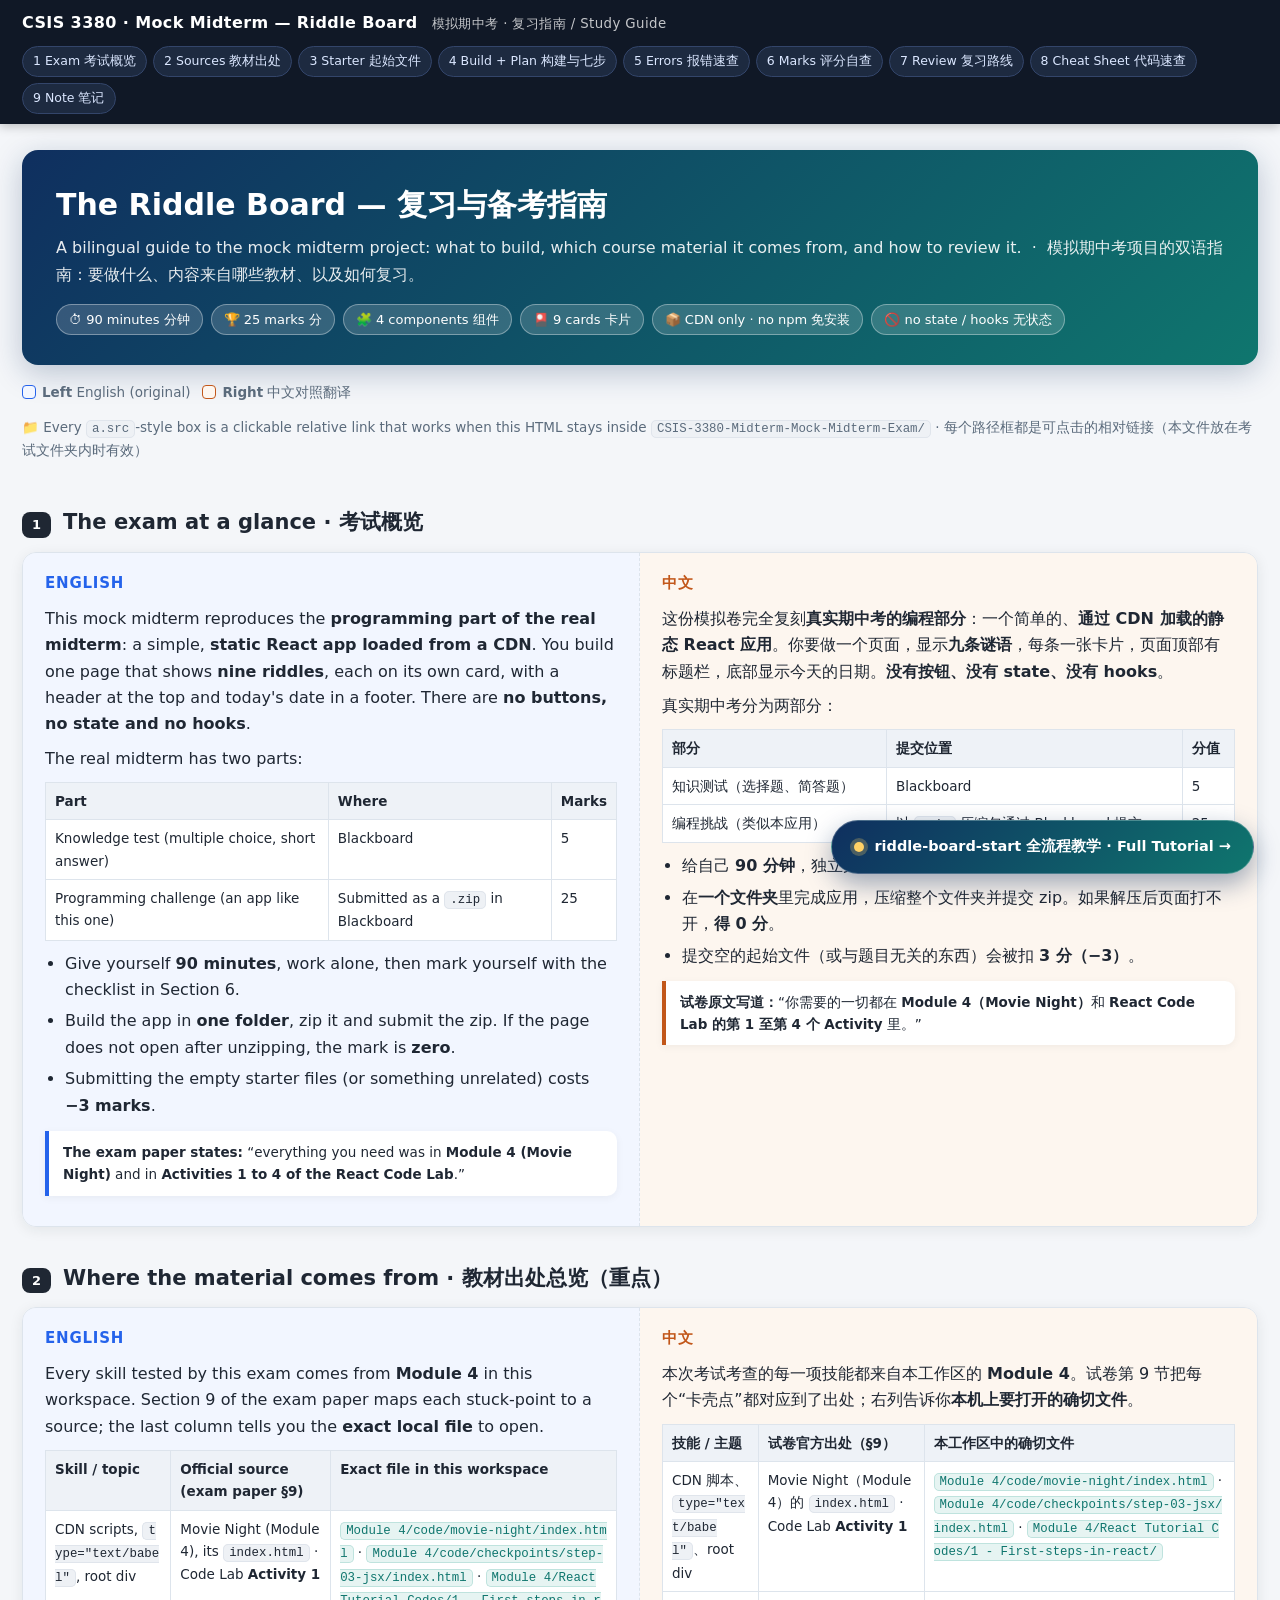
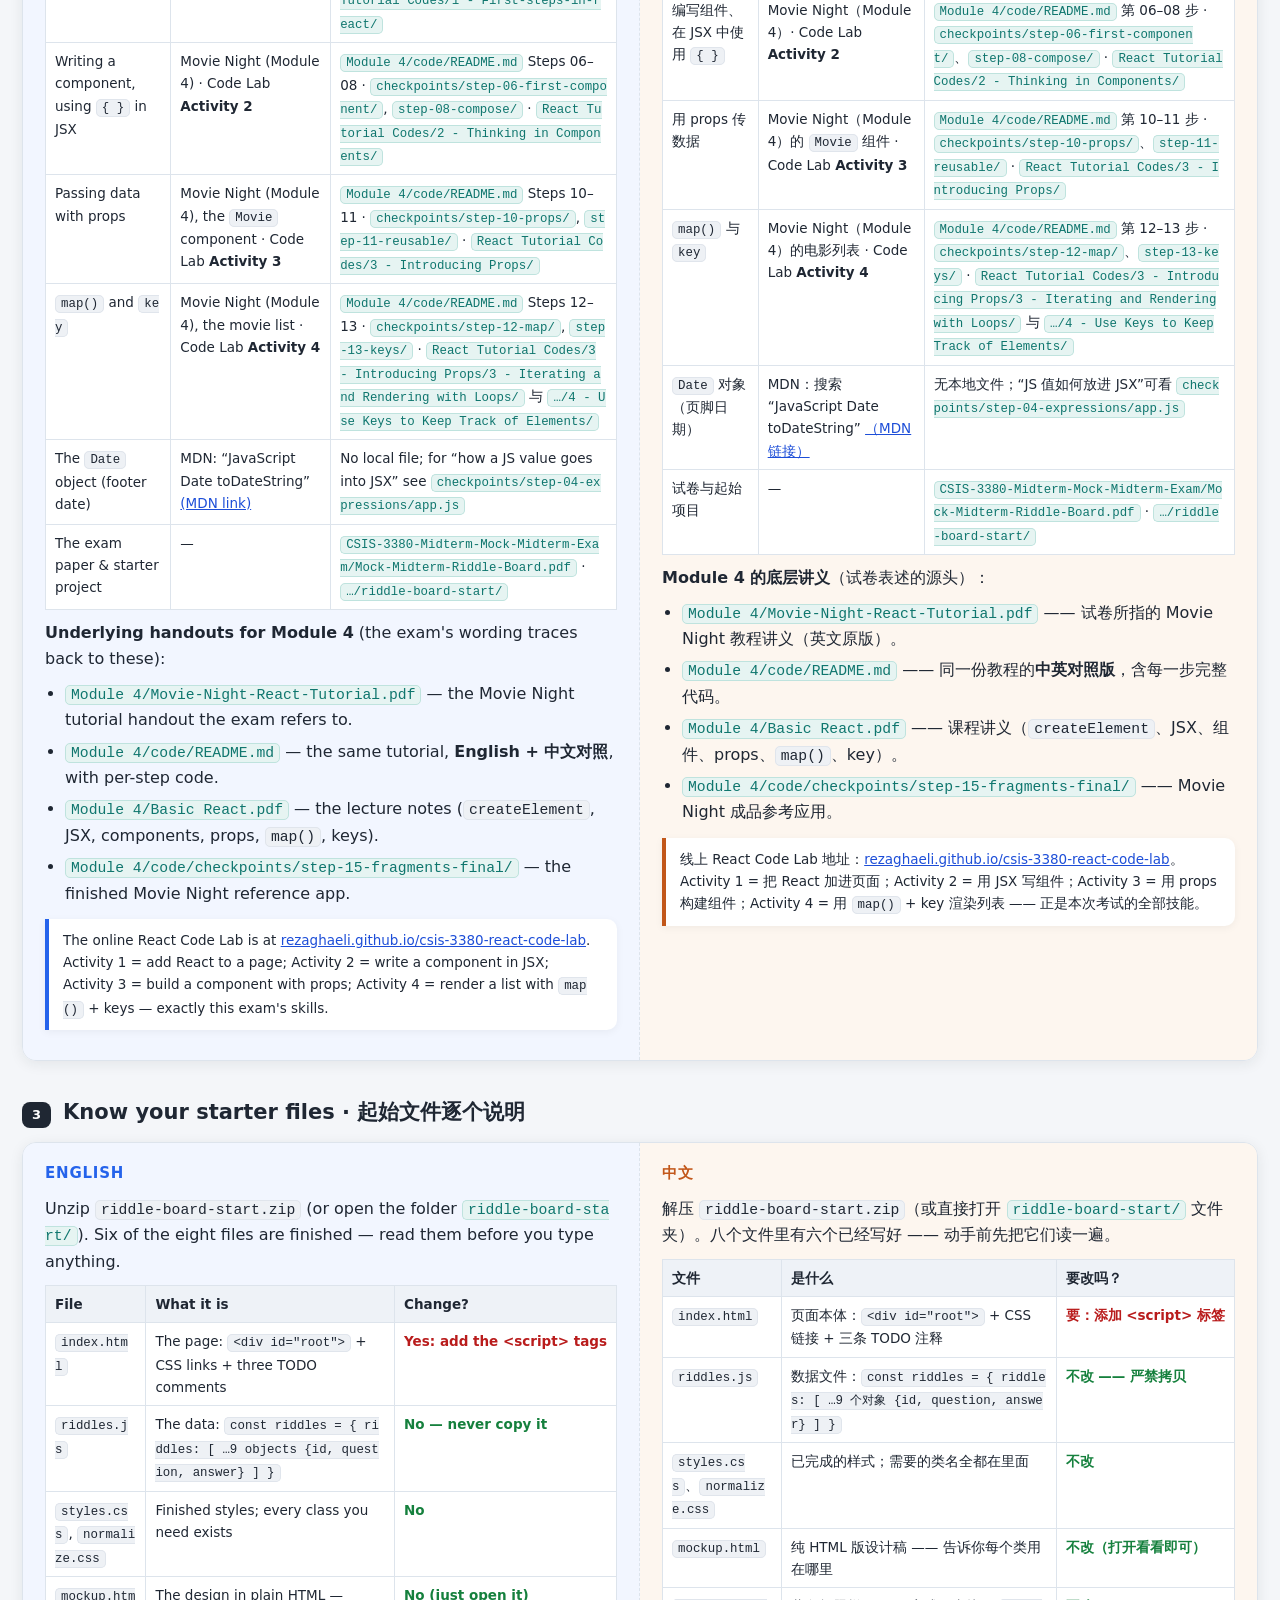
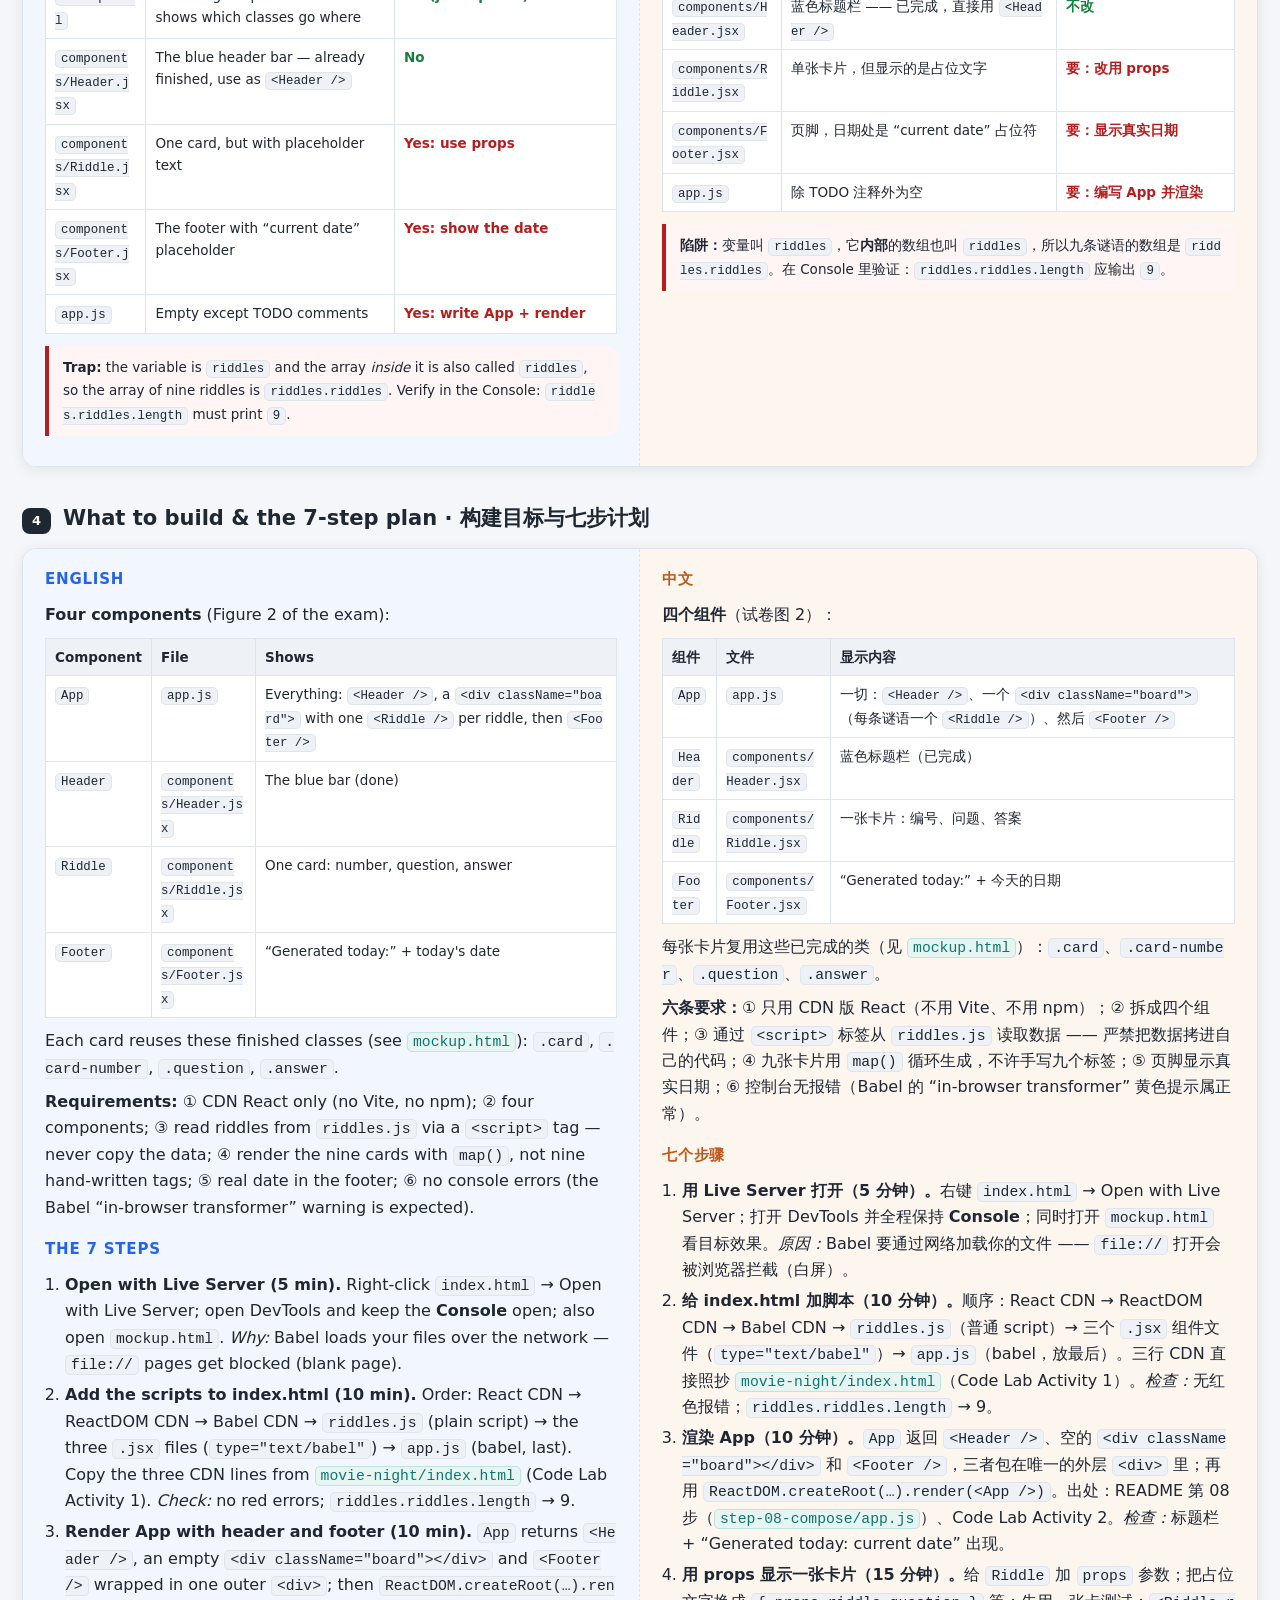
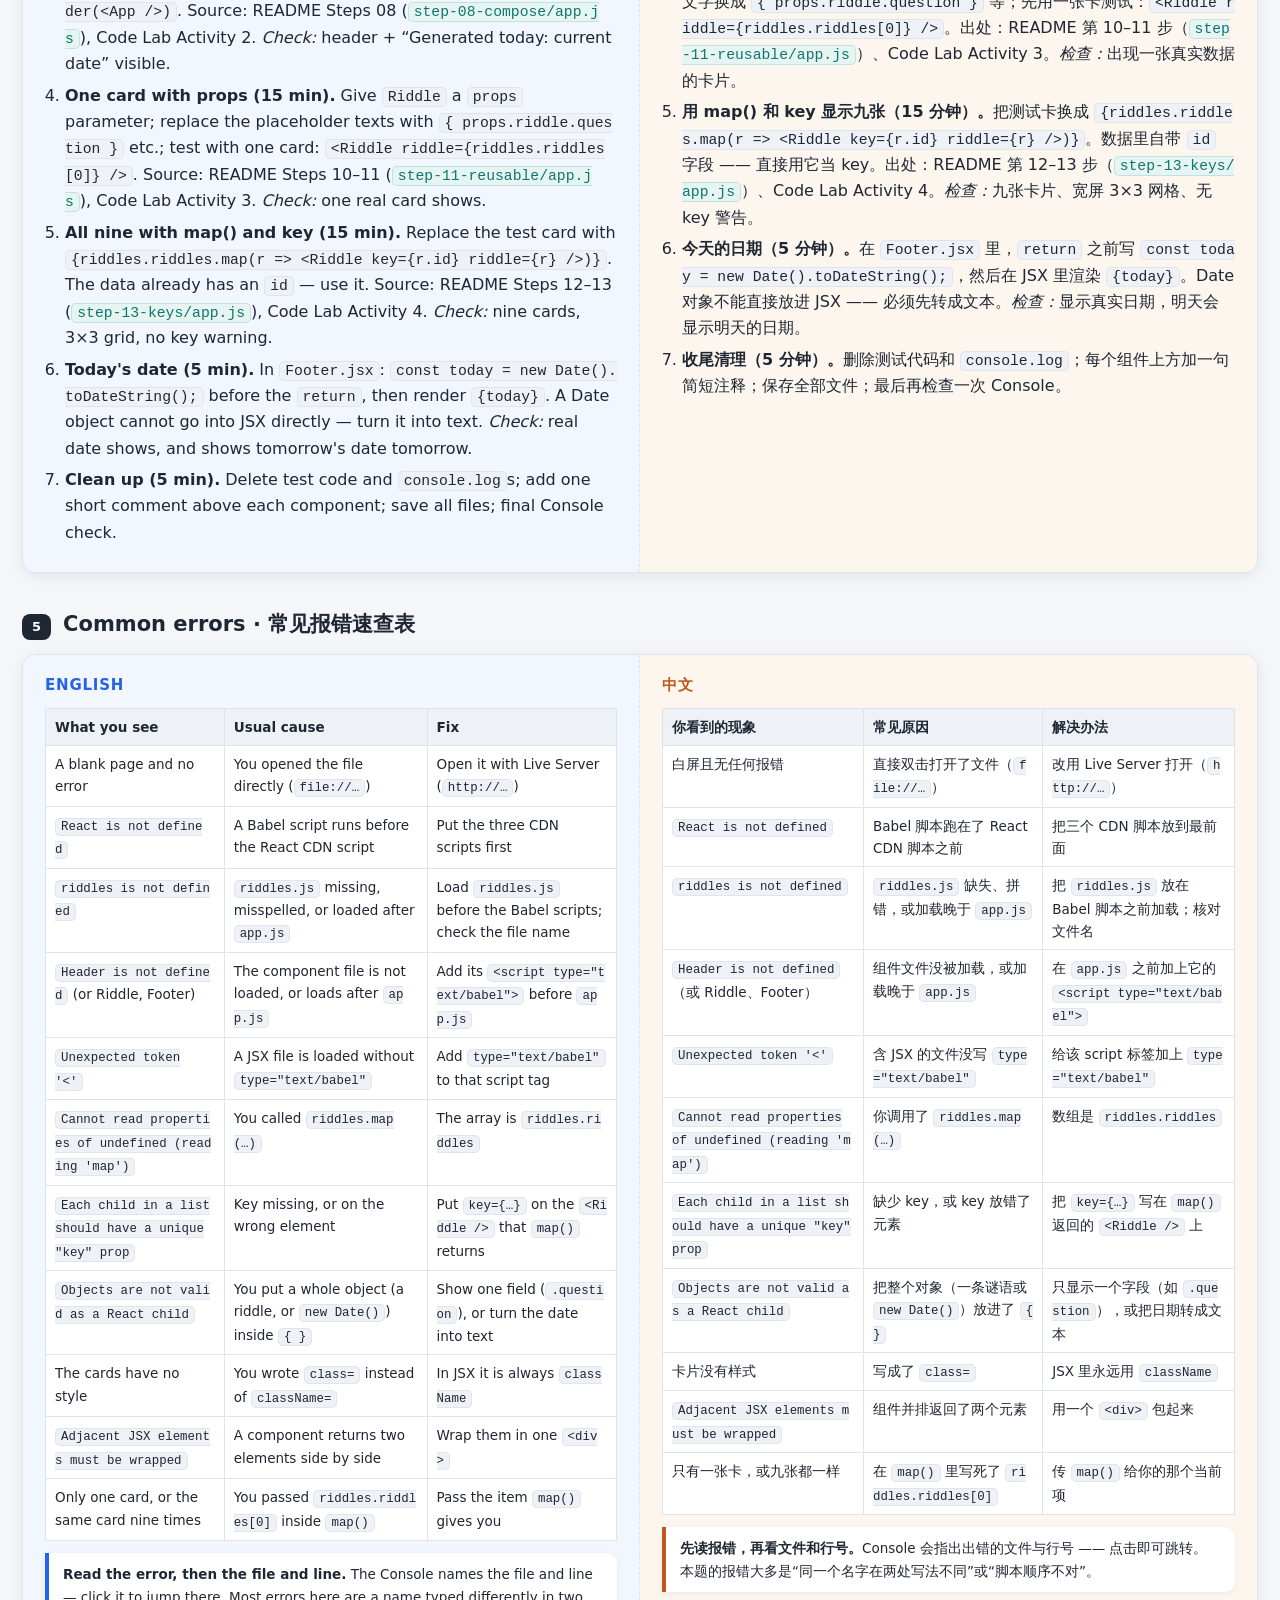
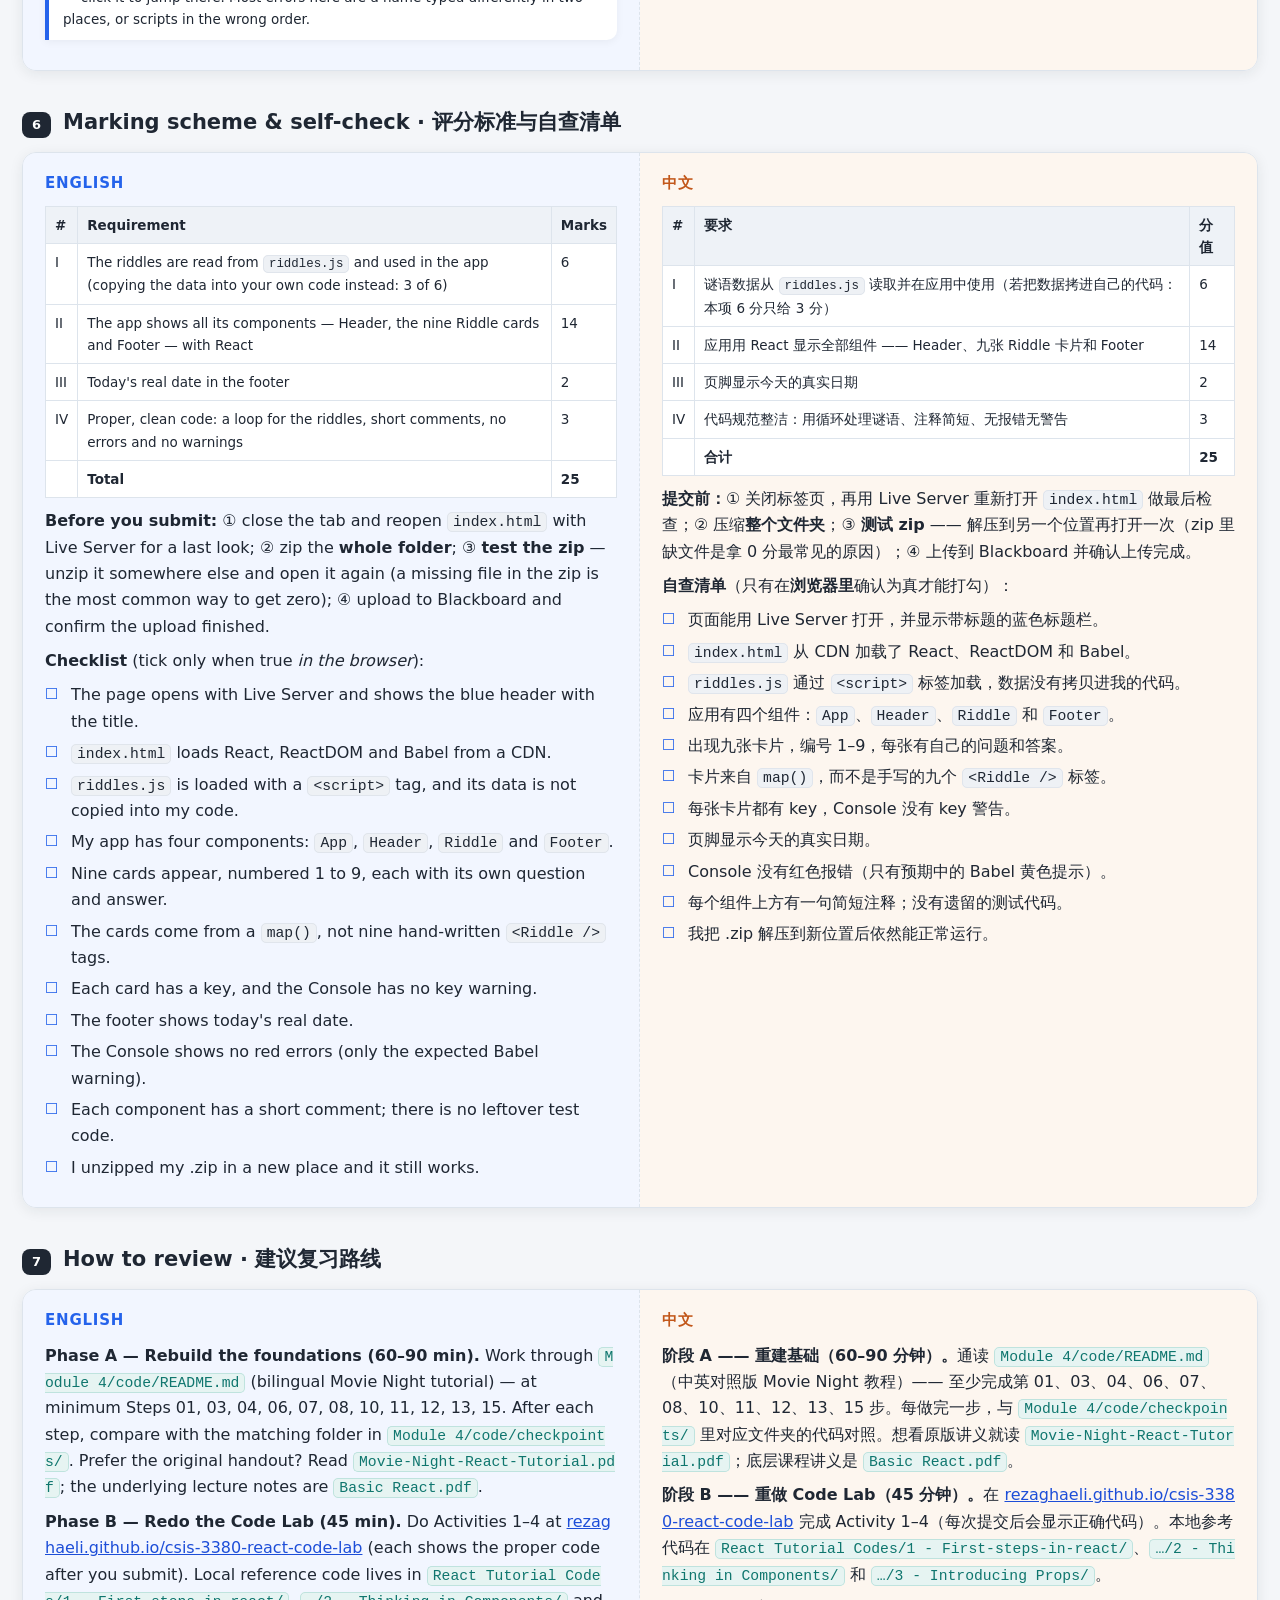
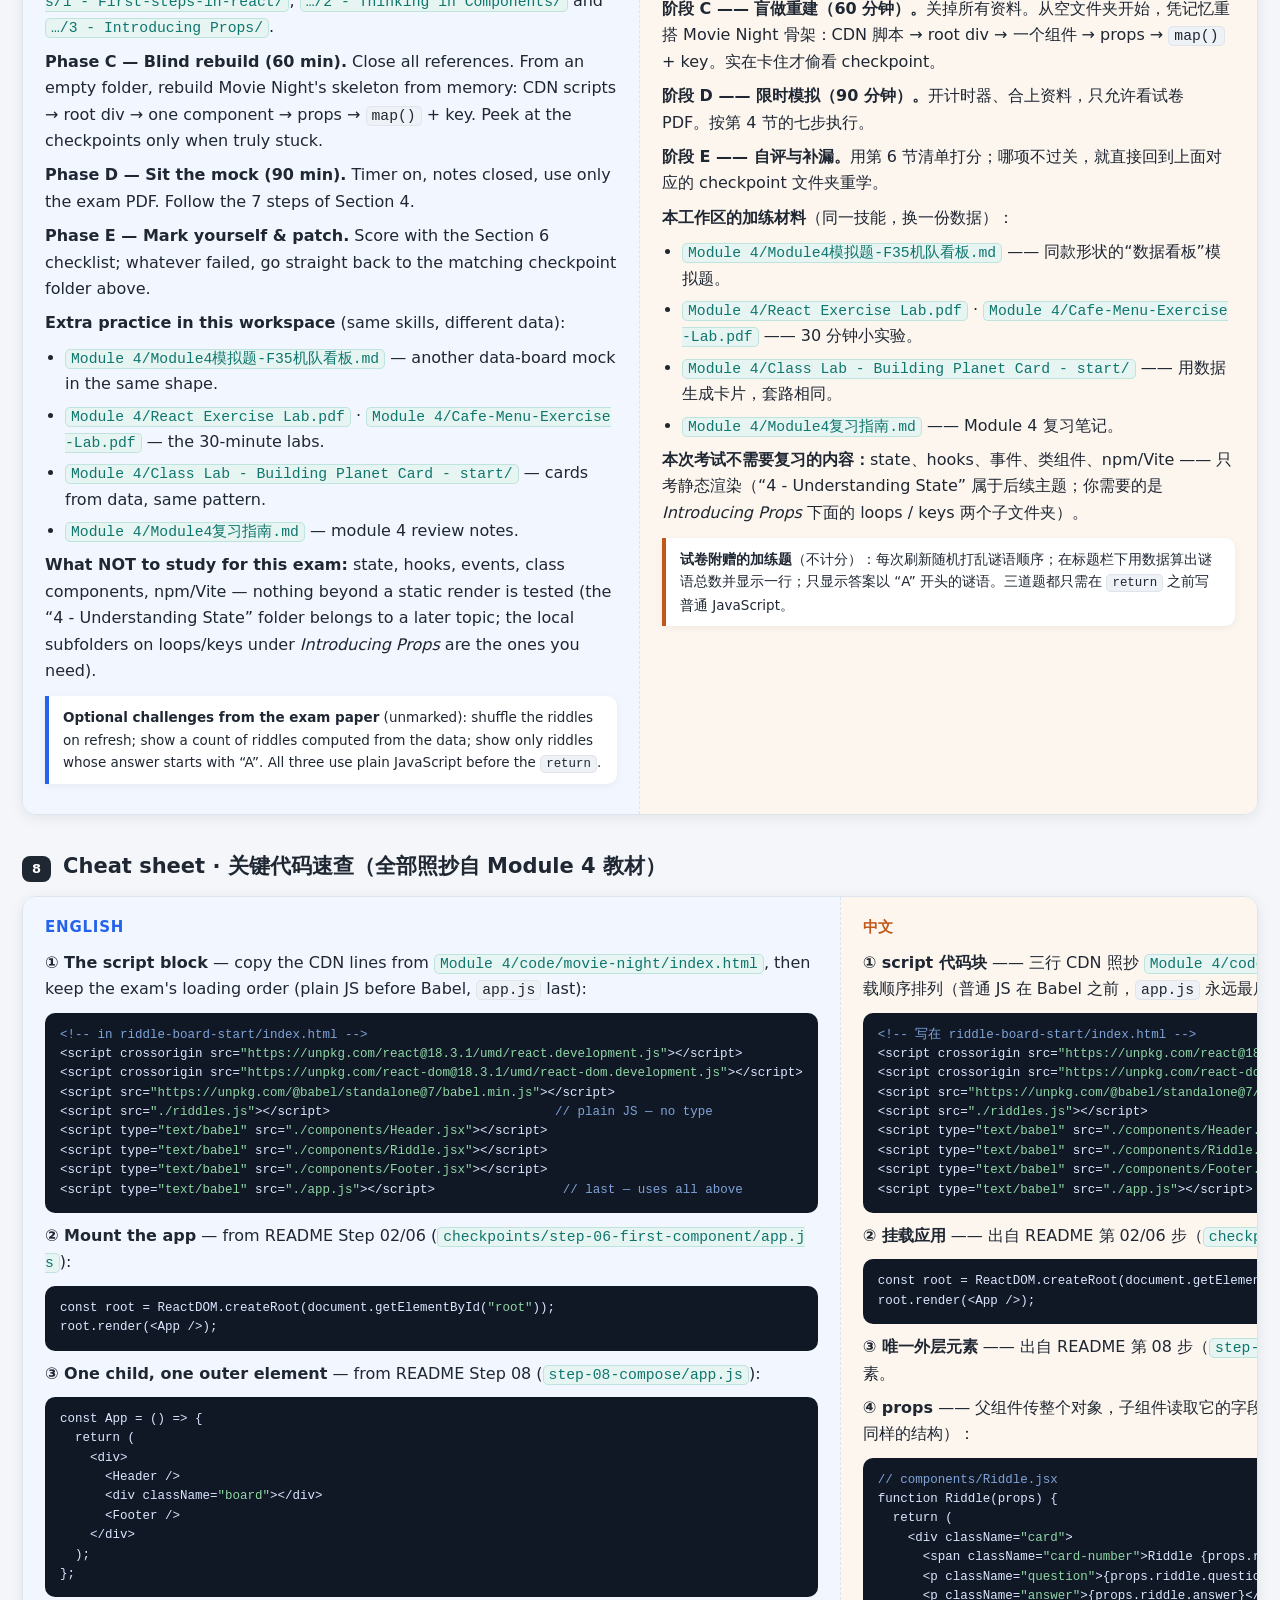
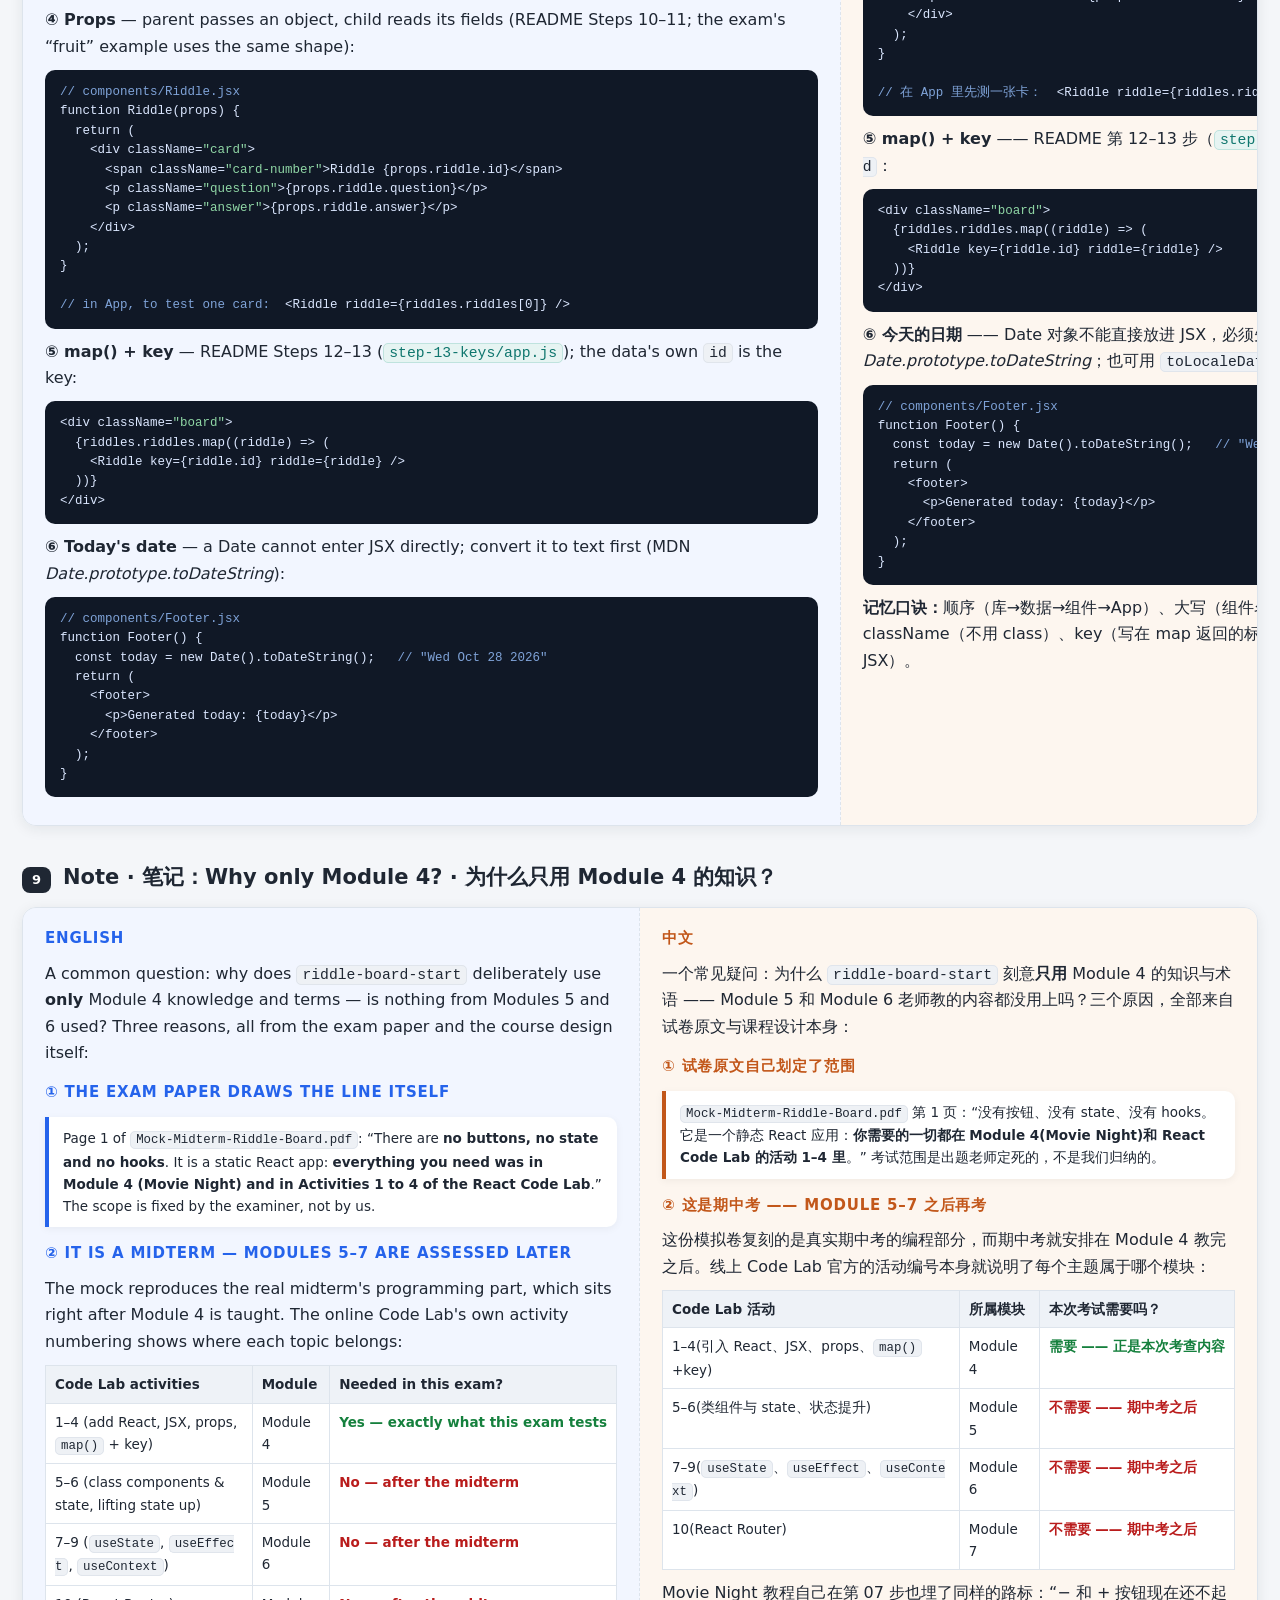
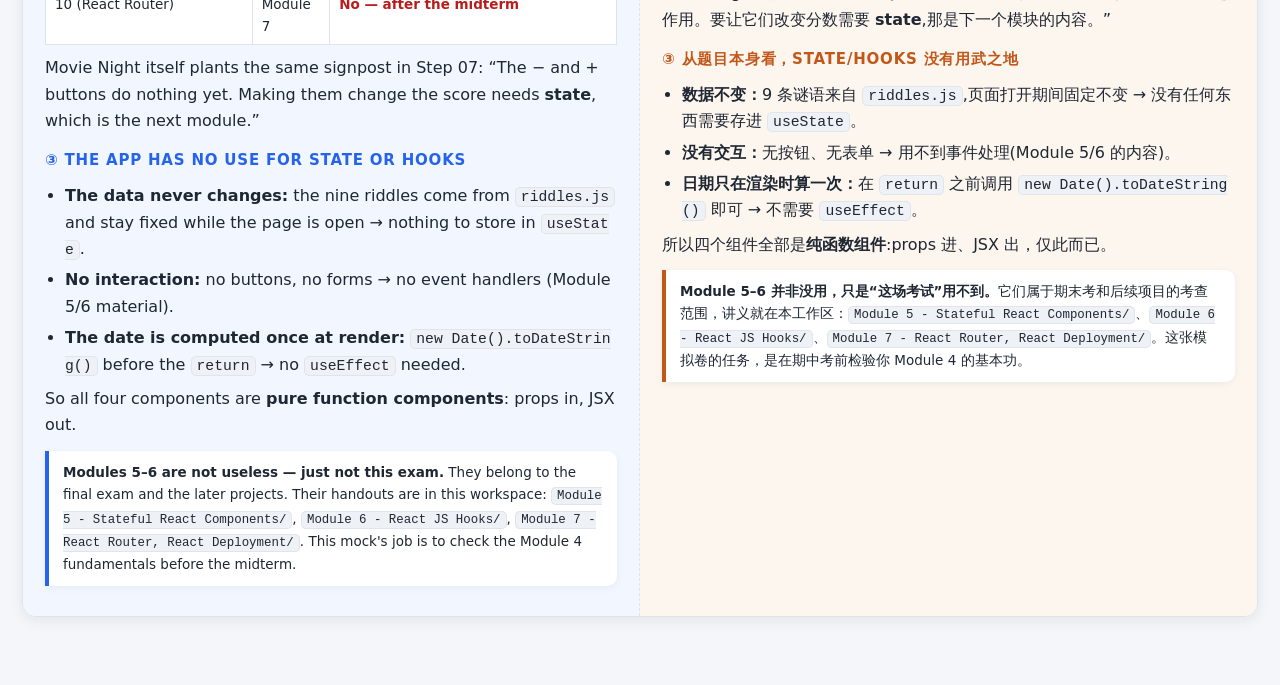
==== index.html @ f245076e "Add Riddle Board mock midterm study guide, step-by-step tutorial, exam paper and starter files" ====
<!DOCTYPE html>
<html lang="en">
<head>
<meta charset="UTF-8">
<meta name="viewport" content="width=device-width, initial-scale=1.0">
<title>Riddle Board 模拟期中考复习指南 · Mock Midterm Study Guide</title>
<style>
  :root{
    --ink:#1f2733; --muted:#5b6b7c; --bg:#f4f6f9; --card:#ffffff;
    --en:#2563eb; --en-bg:#f2f6ff; --zh:#c2571a; --zh-bg:#fdf6ef;
    --line:#dde4ec; --ok:#15803d; --warn:#b91c1c; --accent:#0f766e;
  }
  *{box-sizing:border-box}
  html{scroll-behavior:smooth}
  body{margin:0;font-family:"Segoe UI",system-ui,-apple-system,"PingFang SC","Microsoft YaHei",sans-serif;color:var(--ink);background:var(--bg);line-height:1.65}

  /* ---------- top bar ---------- */
  header.top{position:sticky;top:0;z-index:50;background:#101826;color:#fff;padding:10px 22px;display:flex;flex-wrap:wrap;gap:10px;align-items:center;box-shadow:0 2px 10px rgba(0,0,0,.25)}
  header.top .brand{font-weight:700;letter-spacing:.4px}
  header.top .brand small{opacity:.75;font-weight:400;margin-left:8px}
  nav.chips{display:flex;flex-wrap:wrap;gap:6px;margin-left:auto}
  nav.chips a{color:#dbe7ff;text-decoration:none;font-size:12.5px;padding:4px 10px;border-radius:99px;background:#1d2a40;border:1px solid #33456a}
  nav.chips a:hover{background:#2a3c5e}

  /* ---------- hero ---------- */
  .hero{max-width:1280px;margin:26px auto 0;padding:0 22px}
  .hero .box{background:linear-gradient(135deg,#0f2f5f,#0f766e);color:#fff;border-radius:16px;padding:30px 34px;box-shadow:0 8px 30px rgba(15,47,95,.25)}
  .hero h1{margin:0 0 6px;font-size:30px}
  .hero p.sub{margin:0;opacity:.9}
  .badges{margin-top:16px;display:flex;flex-wrap:wrap;gap:8px}
  .badges span{background:rgba(255,255,255,.16);border:1px solid rgba(255,255,255,.35);padding:4px 12px;border-radius:99px;font-size:13px}

  /* ---------- legend + toc note ---------- */
  .legend{max-width:1280px;margin:16px auto 0;padding:0 22px;display:flex;gap:12px;flex-wrap:wrap;align-items:center;color:var(--muted);font-size:13.5px}
  .legend .sw{display:inline-block;width:14px;height:14px;border-radius:4px;vertical-align:-2px;margin-right:6px;border:1px solid rgba(0,0,0,.12)}

  /* ---------- two-column rows ---------- */
  main{max-width:1280px;margin:0 auto;padding:10px 22px 60px}
  section{margin-top:34px}
  .sec-head{display:flex;align-items:baseline;gap:12px;margin-bottom:12px}
  .sec-head .no{background:var(--ink);color:#fff;border-radius:8px;padding:2px 10px;font-size:13px;font-weight:700}
  .sec-head h2{margin:0;font-size:21px}
  .duo{display:grid;grid-template-columns:1fr 1fr;border-radius:14px;overflow:hidden;box-shadow:0 3px 14px rgba(23,32,44,.08);border:1px solid var(--line)}
  .cell{padding:18px 22px;background:var(--card)}
  .cell.en{background:var(--en-bg);border-right:1px dashed var(--line)}
  .cell.zh{background:var(--zh-bg)}
  .cell h3{margin:0 0 10px;font-size:15px;text-transform:uppercase;letter-spacing:.8px}
  .cell.en h3{color:var(--en)} .cell.zh h3{color:var(--zh)}
  .cell p{margin:8px 0}
  .cell ul,.cell ol{margin:8px 0 8px 20px;padding:0}
  .cell li{margin:5px 0}
  @media (max-width:900px){ .duo{grid-template-columns:1fr} .cell.en{border-right:none;border-bottom:1px dashed var(--line)} }

  /* ---------- tables ---------- */
  table{width:100%;border-collapse:collapse;margin:10px 0;font-size:13.5px;background:#fff}
  th,td{border:1px solid var(--line);padding:7px 9px;text-align:left;vertical-align:top}
  th{background:#eef2f7;font-weight:700}
  td.yes{color:var(--warn);font-weight:600;white-space:nowrap}
  td.no{color:var(--ok);font-weight:600;white-space:nowrap}

  /* ---------- code ---------- */
  code{font-family:"SF Mono",Menlo,Consolas,monospace;font-size:.92em;background:#eef1f5;border:1px solid #e0e5ec;border-radius:5px;padding:1px 5px;word-break:break-all}
  pre{font-family:"SF Mono",Menlo,Consolas,monospace;font-size:12.5px;background:#101826;color:#dbe7ff;border-radius:10px;padding:13px 15px;overflow-x:auto;line-height:1.55;margin:10px 0}
  pre code{background:none;border:none;color:inherit;padding:0}
  pre .c{color:#7fa3d8} pre .k{color:#f2b134} pre .s{color:#8fd6a5}

  /* ---------- path links ---------- */
  a.src{font-family:"SF Mono",Menlo,Consolas,monospace;font-size:.92em;color:var(--accent);background:#e6f4f2;border:1px solid #bfe3de;border-radius:5px;padding:1px 5px;text-decoration:none;word-break:break-all}
  a.src:hover{background:#d3ebe7;text-decoration:underline}
  a.ext{color:#1d4ed8;text-decoration:underline;word-break:break-all}

  /* ---------- checklist ---------- */
  ul.check{list-style:none;margin-left:0}
  ul.check li{padding-left:26px;position:relative}
  ul.check li::before{content:"☐";position:absolute;left:0;color:var(--en);font-size:15px}

  /* ---------- tip / warn boxes ---------- */
  .note{border-left:4px solid var(--en);background:#fff;border-radius:0 10px 10px 0;padding:10px 14px;margin:12px 0;font-size:13.5px;box-shadow:0 2px 8px rgba(0,0,0,.05)}
  .note.zh-note{border-left-color:var(--zh)}
  .note b{color:inherit}
  .warnbox{border-left:4px solid var(--warn);background:#fff5f5;border-radius:0 10px 10px 0;padding:10px 14px;margin:12px 0;font-size:13.5px}

  /* ---------- footer ---------- */
  footer.page{max-width:1280px;margin:0 auto;padding:0 22px 40px;color:var(--muted);font-size:13px}

  /* ---------- floating tutorial button ---------- */
  .fab{position:fixed;right:26px;bottom:26px;z-index:99;display:flex;align-items:center;gap:10px;
       background:linear-gradient(135deg,#0f2f5f,#0f766e);color:#fff;text-decoration:none;
       padding:14px 22px;border-radius:999px;font-weight:700;font-size:14.5px;
       box-shadow:0 10px 26px rgba(15,47,95,.4);border:1px solid rgba(255,255,255,.25);
       transition:transform .15s ease, box-shadow .15s ease}
  .fab:hover{transform:translateY(-2px);box-shadow:0 14px 30px rgba(15,47,95,.5)}
  .fab .dot{width:10px;height:10px;border-radius:50%;background:#ffd166;box-shadow:0 0 0 4px rgba(255,209,102,.25);animation:pulse 1.8s infinite}
  @keyframes pulse{0%,100%{box-shadow:0 0 0 4px rgba(255,209,102,.25)}50%{box-shadow:0 0 0 8px rgba(255,209,102,.08)}}
  @media print{.fab{display:none}}

  /* ---------- print ---------- */
  @media print{
    header.top{position:static;background:#101826}
    .hero .box{box-shadow:none}
    section{break-inside:avoid-page}
    body{background:#fff}
    .duo{box-shadow:none}
  }
</style>
</head>
<body>

<header class="top">
  <div class="brand">CSIS 3380 · Mock Midterm — Riddle Board <small>模拟期中考 · 复习指南 / Study Guide</small></div>
  <nav class="chips">
    <a href="#s1">1 Exam 考试概览</a>
    <a href="#s2">2 Sources 教材出处</a>
    <a href="#s3">3 Starter 起始文件</a>
    <a href="#s4">4 Build + Plan 构建与七步</a>
    <a href="#s5">5 Errors 报错速查</a>
    <a href="#s6">6 Marks 评分自查</a>
    <a href="#s7">7 Review 复习路线</a>
    <a href="#s8">8 Cheat Sheet 代码速查</a>
    <a href="#s9">9 Note 笔记</a>
  </nav>
</header>

<div class="hero">
  <div class="box">
    <h1>The Riddle Board — 复习与备考指南</h1>
    <p class="sub">A bilingual guide to the mock midterm project: what to build, which course material it comes from, and how to review it. &nbsp;·&nbsp; 模拟期中考项目的双语指南：要做什么、内容来自哪些教材、以及如何复习。</p>
    <div class="badges">
      <span>⏱ 90 minutes 分钟</span><span>🏆 25 marks 分</span><span>🧩 4 components 组件</span><span>🎴 9 cards 卡片</span><span>📦 CDN only · no npm 免安装</span><span>🚫 no state / hooks 无状态</span>
    </div>
  </div>
</div>

<div class="legend">
  <span><span class="sw" style="background:var(--en-bg);border-color:var(--en)"></span><b>Left</b> English (original)</span>
  <span><span class="sw" style="background:var(--zh-bg);border-color:var(--zh)"></span><b>Right</b> 中文对照翻译</span>
  <span>📁 Every <code>a.src</code>-style box is a clickable relative link that works when this HTML stays inside <code>CSIS-3380-Midterm-Mock-Midterm-Exam/</code> · 每个路径框都是可点击的相对链接（本文件放在考试文件夹内时有效）</span>
</div>

<main>

<!-- ============ SECTION 1 ============ -->
<section id="s1">
  <div class="sec-head"><span class="no">1</span><h2>The exam at a glance · 考试概览</h2></div>
  <div class="duo">
    <div class="cell en">
      <h3>English</h3>
      <p>This mock midterm reproduces the <b>programming part of the real midterm</b>: a simple, <b>static React app loaded from a CDN</b>. You build one page that shows <b>nine riddles</b>, each on its own card, with a header at the top and today's date in a footer. There are <b>no buttons, no state and no hooks</b>.</p>
      <p>The real midterm has two parts:</p>
      <table>
        <tr><th>Part</th><th>Where</th><th>Marks</th></tr>
        <tr><td>Knowledge test (multiple choice, short answer)</td><td>Blackboard</td><td>5</td></tr>
        <tr><td>Programming challenge (an app like this one)</td><td>Submitted as a <code>.zip</code> in Blackboard</td><td>25</td></tr>
      </table>
      <ul>
        <li>Give yourself <b>90 minutes</b>, work alone, then mark yourself with the checklist in Section 6.</li>
        <li>Build the app in <b>one folder</b>, zip it and submit the zip. If the page does not open after unzipping, the mark is <b>zero</b>.</li>
        <li>Submitting the empty starter files (or something unrelated) costs <b>−3 marks</b>.</li>
      </ul>
      <div class="note"><b>The exam paper states:</b> “everything you need was in <b>Module 4 (Movie Night)</b> and in <b>Activities 1 to 4 of the React Code Lab</b>.”</div>
    </div>
    <div class="cell zh">
      <h3>中文</h3>
      <p>这份模拟卷完全复刻<b>真实期中考的编程部分</b>：一个简单的、<b>通过 CDN 加载的静态 React 应用</b>。你要做一个页面，显示<b>九条谜语</b>，每条一张卡片，页面顶部有标题栏，底部显示今天的日期。<b>没有按钮、没有 state、没有 hooks</b>。</p>
      <p>真实期中考分为两部分：</p>
      <table>
        <tr><th>部分</th><th>提交位置</th><th>分值</th></tr>
        <tr><td>知识测试（选择题、简答题）</td><td>Blackboard</td><td>5</td></tr>
        <tr><td>编程挑战（类似本应用）</td><td>以 <code>.zip</code> 压缩包通过 Blackboard 提交</td><td>25</td></tr>
      </table>
      <ul>
        <li>给自己 <b>90 分钟</b>，独立完成，然后按第 6 节的清单给自己打分。</li>
        <li>在<b>一个文件夹</b>里完成应用，压缩整个文件夹并提交 zip。如果解压后页面打不开，<b>得 0 分</b>。</li>
        <li>提交空的起始文件（或与题目无关的东西）会被扣 <b>3 分（−3）</b>。</li>
      </ul>
      <div class="note zh-note"><b>试卷原文写道：</b>“你需要的一切都在 <b>Module 4（Movie Night）</b>和 <b>React Code Lab 的第 1 至第 4 个 Activity</b> 里。”</div>
    </div>
  </div>
</section>

<!-- ============ SECTION 2 ============ -->
<section id="s2">
  <div class="sec-head"><span class="no">2</span><h2>Where the material comes from · 教材出处总览（重点）</h2></div>
  <div class="duo">
    <div class="cell en">
      <h3>English</h3>
      <p>Every skill tested by this exam comes from <b>Module 4</b> in this workspace. Section 9 of the exam paper maps each stuck-point to a source; the last column tells you the <b>exact local file</b> to open.</p>
      <table>
        <tr><th>Skill / topic</th><th>Official source (exam paper §9)</th><th>Exact file in this workspace</th></tr>
        <tr>
          <td>CDN scripts, <code>type="text/babel"</code>, root div</td>
          <td>Movie Night (Module 4), its <code>index.html</code> · Code Lab <b>Activity 1</b></td>
          <td><a class="src" href="../Module 4/code/movie-night/index.html">Module 4/code/movie-night/index.html</a> · <a class="src" href="../Module 4/code/checkpoints/step-03-jsx/index.html">Module 4/code/checkpoints/step-03-jsx/index.html</a> · <a class="src" href="../Module 4/React Tutorial Codes/1 - First-steps-in-react/">Module 4/React Tutorial Codes/1 - First-steps-in-react/</a></td>
        </tr>
        <tr>
          <td>Writing a component, using <code>{ }</code> in JSX</td>
          <td>Movie Night (Module 4) · Code Lab <b>Activity 2</b></td>
          <td><a class="src" href="../Module 4/code/README.md">Module 4/code/README.md</a> Steps 06–08 · <a class="src" href="../Module 4/code/checkpoints/step-06-first-component/">checkpoints/step-06-first-component/</a>, <a class="src" href="../Module 4/code/checkpoints/step-08-compose/">step-08-compose/</a> · <a class="src" href="../Module 4/React Tutorial Codes/2 - Thinking in Components/">React Tutorial Codes/2 - Thinking in Components/</a></td>
        </tr>
        <tr>
          <td>Passing data with props</td>
          <td>Movie Night (Module 4), the <code>Movie</code> component · Code Lab <b>Activity 3</b></td>
          <td><a class="src" href="../Module 4/code/README.md">Module 4/code/README.md</a> Steps 10–11 · <a class="src" href="../Module 4/code/checkpoints/step-10-props/">checkpoints/step-10-props/</a>, <a class="src" href="../Module 4/code/checkpoints/step-11-reusable/">step-11-reusable/</a> · <a class="src" href="../Module 4/React Tutorial Codes/3 - Introducing Props/">React Tutorial Codes/3 - Introducing Props/</a></td>
        </tr>
        <tr>
          <td><code>map()</code> and <code>key</code></td>
          <td>Movie Night (Module 4), the movie list · Code Lab <b>Activity 4</b></td>
          <td><a class="src" href="../Module 4/code/README.md">Module 4/code/README.md</a> Steps 12–13 · <a class="src" href="../Module 4/code/checkpoints/step-12-map/">checkpoints/step-12-map/</a>, <a class="src" href="../Module 4/code/checkpoints/step-13-keys/">step-13-keys/</a> · <a class="src" href="../Module 4/React Tutorial Codes/3 - Introducing Props/3 - Iterating and Rendering with Loops/scoreboard_final/">React Tutorial Codes/3 - Introducing Props/3 - Iterating and Rendering with Loops/</a> 与 <a class="src" href="../Module 4/React Tutorial Codes/3 - Introducing Props/4 - Use Keys to Keep Track of Elements/scoreboard_final/">…/4 - Use Keys to Keep Track of Elements/</a></td>
        </tr>
        <tr>
          <td>The <code>Date</code> object (footer date)</td>
          <td>MDN: “JavaScript Date toDateString” <a class="ext" href="https://developer.mozilla.org/en-US/docs/Web/JavaScript/Reference/Global_Objects/Date/toDateString">(MDN link)</a></td>
          <td>No local file; for “how a JS value goes into JSX” see <a class="src" href="../Module 4/code/checkpoints/step-04-expressions/app.js">checkpoints/step-04-expressions/app.js</a></td>
        </tr>
        <tr>
          <td>The exam paper &amp; starter project</td>
          <td>—</td>
          <td><a class="src" href="Mock-Midterm-Riddle-Board.pdf">CSIS-3380-Midterm-Mock-Midterm-Exam/Mock-Midterm-Riddle-Board.pdf</a> · <a class="src" href="riddle-board-start/index.html">…/riddle-board-start/</a></td>
        </tr>
      </table>
      <p><b>Underlying handouts for Module 4</b> (the exam's wording traces back to these):</p>
      <ul>
        <li><a class="src" href="../Module 4/Movie-Night-React-Tutorial.pdf">Module 4/Movie-Night-React-Tutorial.pdf</a> — the Movie Night tutorial handout the exam refers to.</li>
        <li><a class="src" href="../Module 4/code/README.md">Module 4/code/README.md</a> — the same tutorial, <b>English + 中文对照</b>, with per-step code.</li>
        <li><a class="src" href="../Module 4/Basic React.pdf">Module 4/Basic React.pdf</a> — the lecture notes (<code>createElement</code>, JSX, components, props, <code>map()</code>, keys).</li>
        <li><a class="src" href="../Module 4/code/checkpoints/step-15-fragments-final/index.html">Module 4/code/checkpoints/step-15-fragments-final/</a> — the finished Movie Night reference app.</li>
      </ul>
      <div class="note">The online React Code Lab is at <a class="ext" href="https://rezaghaeli.github.io/csis-3380-react-code-lab/">rezaghaeli.github.io/csis-3380-react-code-lab</a>. Activity 1 = add React to a page; Activity 2 = write a component in JSX; Activity 3 = build a component with props; Activity 4 = render a list with <code>map()</code> + keys — exactly this exam's skills.</div>
    </div>
    <div class="cell zh">
      <h3>中文</h3>
      <p>本次考试考查的每一项技能都来自本工作区的 <b>Module 4</b>。试卷第 9 节把每个“卡壳点”都对应到了出处；右列告诉你<b>本机上要打开的确切文件</b>。</p>
      <table>
        <tr><th>技能 / 主题</th><th>试卷官方出处（§9）</th><th>本工作区中的确切文件</th></tr>
        <tr>
          <td>CDN 脚本、<code>type="text/babel"</code>、root div</td>
          <td>Movie Night（Module 4）的 <code>index.html</code> · Code Lab <b>Activity 1</b></td>
          <td><a class="src" href="../Module 4/code/movie-night/index.html">Module 4/code/movie-night/index.html</a> · <a class="src" href="../Module 4/code/checkpoints/step-03-jsx/index.html">Module 4/code/checkpoints/step-03-jsx/index.html</a> · <a class="src" href="../Module 4/React Tutorial Codes/1 - First-steps-in-react/">Module 4/React Tutorial Codes/1 - First-steps-in-react/</a></td>
        </tr>
        <tr>
          <td>编写组件、在 JSX 中使用 <code>{ }</code></td>
          <td>Movie Night（Module 4）· Code Lab <b>Activity 2</b></td>
          <td><a class="src" href="../Module 4/code/README.md">Module 4/code/README.md</a> 第 06–08 步 · <a class="src" href="../Module 4/code/checkpoints/step-06-first-component/">checkpoints/step-06-first-component/</a>、<a class="src" href="../Module 4/code/checkpoints/step-08-compose/">step-08-compose/</a> · <a class="src" href="../Module 4/React Tutorial Codes/2 - Thinking in Components/">React Tutorial Codes/2 - Thinking in Components/</a></td>
        </tr>
        <tr>
          <td>用 props 传数据</td>
          <td>Movie Night（Module 4）的 <code>Movie</code> 组件 · Code Lab <b>Activity 3</b></td>
          <td><a class="src" href="../Module 4/code/README.md">Module 4/code/README.md</a> 第 10–11 步 · <a class="src" href="../Module 4/code/checkpoints/step-10-props/">checkpoints/step-10-props/</a>、<a class="src" href="../Module 4/code/checkpoints/step-11-reusable/">step-11-reusable/</a> · <a class="src" href="../Module 4/React Tutorial Codes/3 - Introducing Props/">React Tutorial Codes/3 - Introducing Props/</a></td>
        </tr>
        <tr>
          <td><code>map()</code> 与 <code>key</code></td>
          <td>Movie Night（Module 4）的电影列表 · Code Lab <b>Activity 4</b></td>
          <td><a class="src" href="../Module 4/code/README.md">Module 4/code/README.md</a> 第 12–13 步 · <a class="src" href="../Module 4/code/checkpoints/step-12-map/">checkpoints/step-12-map/</a>、<a class="src" href="../Module 4/code/checkpoints/step-13-keys/">step-13-keys/</a> · <a class="src" href="../Module 4/React Tutorial Codes/3 - Introducing Props/3 - Iterating and Rendering with Loops/scoreboard_final/">React Tutorial Codes/3 - Introducing Props/3 - Iterating and Rendering with Loops/</a> 与 <a class="src" href="../Module 4/React Tutorial Codes/3 - Introducing Props/4 - Use Keys to Keep Track of Elements/scoreboard_final/">…/4 - Use Keys to Keep Track of Elements/</a></td>
        </tr>
        <tr>
          <td><code>Date</code> 对象（页脚日期）</td>
          <td>MDN：搜索 “JavaScript Date toDateString” <a class="ext" href="https://developer.mozilla.org/en-US/docs/Web/JavaScript/Reference/Global_Objects/Date/toDateString">（MDN 链接）</a></td>
          <td>无本地文件；“JS 值如何放进 JSX”可看 <a class="src" href="../Module 4/code/checkpoints/step-04-expressions/app.js">checkpoints/step-04-expressions/app.js</a></td>
        </tr>
        <tr>
          <td>试卷与起始项目</td>
          <td>—</td>
          <td><a class="src" href="Mock-Midterm-Riddle-Board.pdf">CSIS-3380-Midterm-Mock-Midterm-Exam/Mock-Midterm-Riddle-Board.pdf</a> · <a class="src" href="riddle-board-start/index.html">…/riddle-board-start/</a></td>
        </tr>
      </table>
      <p><b>Module 4 的底层讲义</b>（试卷表述的源头）：</p>
      <ul>
        <li><a class="src" href="../Module 4/Movie-Night-React-Tutorial.pdf">Module 4/Movie-Night-React-Tutorial.pdf</a> —— 试卷所指的 Movie Night 教程讲义（英文原版）。</li>
        <li><a class="src" href="../Module 4/code/README.md">Module 4/code/README.md</a> —— 同一份教程的<b>中英对照版</b>，含每一步完整代码。</li>
        <li><a class="src" href="../Module 4/Basic React.pdf">Module 4/Basic React.pdf</a> —— 课程讲义（<code>createElement</code>、JSX、组件、props、<code>map()</code>、key）。</li>
        <li><a class="src" href="../Module 4/code/checkpoints/step-15-fragments-final/index.html">Module 4/code/checkpoints/step-15-fragments-final/</a> —— Movie Night 成品参考应用。</li>
      </ul>
      <div class="note zh-note">线上 React Code Lab 地址：<a class="ext" href="https://rezaghaeli.github.io/csis-3380-react-code-lab/">rezaghaeli.github.io/csis-3380-react-code-lab</a>。Activity 1 = 把 React 加进页面；Activity 2 = 用 JSX 写组件；Activity 3 = 用 props 构建组件；Activity 4 = 用 <code>map()</code> + key 渲染列表 —— 正是本次考试的全部技能。</div>
    </div>
  </div>
</section>

<!-- ============ SECTION 3 ============ -->
<section id="s3">
  <div class="sec-head"><span class="no">3</span><h2>Know your starter files · 起始文件逐个说明</h2></div>
  <div class="duo">
    <div class="cell en">
      <h3>English</h3>
      <p>Unzip <code>riddle-board-start.zip</code> (or open the folder <a class="src" href="riddle-board-start/index.html">riddle-board-start/</a>). Six of the eight files are finished — read them before you type anything.</p>
      <table>
        <tr><th>File</th><th>What it is</th><th>Change?</th></tr>
        <tr><td><code>index.html</code></td><td>The page: <code>&lt;div id="root"&gt;</code> + CSS links + three TODO comments</td><td class="yes">Yes: add the &lt;script&gt; tags</td></tr>
        <tr><td><code>riddles.js</code></td><td>The data: <code>const riddles = { riddles: [ …9 objects {id, question, answer} ] }</code></td><td class="no">No — never copy it</td></tr>
        <tr><td><code>styles.css</code>, <code>normalize.css</code></td><td>Finished styles; every class you need exists</td><td class="no">No</td></tr>
        <tr><td><code>mockup.html</code></td><td>The design in plain HTML — shows which classes go where</td><td class="no">No (just open it)</td></tr>
        <tr><td><code>components/Header.jsx</code></td><td>The blue header bar — already finished, use as <code>&lt;Header /&gt;</code></td><td class="no">No</td></tr>
        <tr><td><code>components/Riddle.jsx</code></td><td>One card, but with placeholder text</td><td class="yes">Yes: use props</td></tr>
        <tr><td><code>components/Footer.jsx</code></td><td>The footer with “current date” placeholder</td><td class="yes">Yes: show the date</td></tr>
        <tr><td><code>app.js</code></td><td>Empty except TODO comments</td><td class="yes">Yes: write App + render</td></tr>
      </table>
      <div class="warnbox"><b>Trap:</b> the variable is <code>riddles</code> and the array <em>inside</em> it is also called <code>riddles</code>, so the array of nine riddles is <code>riddles.riddles</code>. Verify in the Console: <code>riddles.riddles.length</code> must print <code>9</code>.</div>
    </div>
    <div class="cell zh">
      <h3>中文</h3>
      <p>解压 <code>riddle-board-start.zip</code>（或直接打开 <a class="src" href="riddle-board-start/index.html">riddle-board-start/</a> 文件夹）。八个文件里有六个已经写好 —— 动手前先把它们读一遍。</p>
      <table>
        <tr><th>文件</th><th>是什么</th><th>要改吗？</th></tr>
        <tr><td><code>index.html</code></td><td>页面本体：<code>&lt;div id="root"&gt;</code> + CSS 链接 + 三条 TODO 注释</td><td class="yes">要：添加 &lt;script&gt; 标签</td></tr>
        <tr><td><code>riddles.js</code></td><td>数据文件：<code>const riddles = { riddles: [ …9 个对象 {id, question, answer} ] }</code></td><td class="no">不改 —— 严禁拷贝</td></tr>
        <tr><td><code>styles.css</code>、<code>normalize.css</code></td><td>已完成的样式；需要的类名全都在里面</td><td class="no">不改</td></tr>
        <tr><td><code>mockup.html</code></td><td>纯 HTML 版设计稿 —— 告诉你每个类用在哪里</td><td class="no">不改（打开看看即可）</td></tr>
        <tr><td><code>components/Header.jsx</code></td><td>蓝色标题栏 —— 已完成，直接用 <code>&lt;Header /&gt;</code></td><td class="no">不改</td></tr>
        <tr><td><code>components/Riddle.jsx</code></td><td>单张卡片，但显示的是占位文字</td><td class="yes">要：改用 props</td></tr>
        <tr><td><code>components/Footer.jsx</code></td><td>页脚，日期处是 “current date” 占位符</td><td class="yes">要：显示真实日期</td></tr>
        <tr><td><code>app.js</code></td><td>除 TODO 注释外为空</td><td class="yes">要：编写 App 并渲染</td></tr>
      </table>
      <div class="warnbox"><b>陷阱：</b>变量叫 <code>riddles</code>，它<b>内部</b>的数组也叫 <code>riddles</code>，所以九条谜语的数组是 <code>riddles.riddles</code>。在 Console 里验证：<code>riddles.riddles.length</code> 应输出 <code>9</code>。</div>
    </div>
  </div>
</section>

<!-- ============ SECTION 4 ============ -->
<section id="s4">
  <div class="sec-head"><span class="no">4</span><h2>What to build &amp; the 7-step plan · 构建目标与七步计划</h2></div>
  <div class="duo">
    <div class="cell en">
      <h3>English</h3>
      <p><b>Four components</b> (Figure 2 of the exam):</p>
      <table>
        <tr><th>Component</th><th>File</th><th>Shows</th></tr>
        <tr><td><code>App</code></td><td><code>app.js</code></td><td>Everything: <code>&lt;Header /&gt;</code>, a <code>&lt;div className="board"&gt;</code> with one <code>&lt;Riddle /&gt;</code> per riddle, then <code>&lt;Footer /&gt;</code></td></tr>
        <tr><td><code>Header</code></td><td><code>components/Header.jsx</code></td><td>The blue bar (done)</td></tr>
        <tr><td><code>Riddle</code></td><td><code>components/Riddle.jsx</code></td><td>One card: number, question, answer</td></tr>
        <tr><td><code>Footer</code></td><td><code>components/Footer.jsx</code></td><td>“Generated today:” + today's date</td></tr>
      </table>
      <p>Each card reuses these finished classes (see <a class="src" href="riddle-board-start/mockup.html">mockup.html</a>): <code>.card</code>, <code>.card-number</code>, <code>.question</code>, <code>.answer</code>.</p>
      <p><b>Requirements:</b> ① CDN React only (no Vite, no npm); ② four components; ③ read riddles from <code>riddles.js</code> via a <code>&lt;script&gt;</code> tag — never copy the data; ④ render the nine cards with <code>map()</code>, not nine hand-written tags; ⑤ real date in the footer; ⑥ no console errors (the Babel “in-browser transformer” warning is expected).</p>
      <h3 style="margin-top:16px">The 7 steps</h3>
      <ol>
        <li><b>Open with Live Server (5 min).</b> Right-click <code>index.html</code> → Open with Live Server; open DevTools and keep the <b>Console</b> open; also open <code>mockup.html</code>. <em>Why:</em> Babel loads your files over the network — <code>file://</code> pages get blocked (blank page).</li>
        <li><b>Add the scripts to index.html (10 min).</b> Order: React CDN → ReactDOM CDN → Babel CDN → <code>riddles.js</code> (plain script) → the three <code>.jsx</code> files (<code>type="text/babel"</code>) → <code>app.js</code> (babel, last). Copy the three CDN lines from <a class="src" href="../Module 4/code/movie-night/index.html">movie-night/index.html</a> (Code Lab Activity 1). <em>Check:</em> no red errors; <code>riddles.riddles.length</code> → 9.</li>
        <li><b>Render App with header and footer (10 min).</b> <code>App</code> returns <code>&lt;Header /&gt;</code>, an empty <code>&lt;div className="board"&gt;&lt;/div&gt;</code> and <code>&lt;Footer /&gt;</code> wrapped in one outer <code>&lt;div&gt;</code>; then <code>ReactDOM.createRoot(…).render(&lt;App /&gt;)</code>. Source: README Steps 08 (<a class="src" href="../Module 4/code/checkpoints/step-08-compose/app.js">step-08-compose/app.js</a>), Code Lab Activity 2. <em>Check:</em> header + “Generated today: current date” visible.</li>
        <li><b>One card with props (15 min).</b> Give <code>Riddle</code> a <code>props</code> parameter; replace the placeholder texts with <code>{ props.riddle.question }</code> etc.; test with one card: <code>&lt;Riddle riddle={riddles.riddles[0]} /&gt;</code>. Source: README Steps 10–11 (<a class="src" href="../Module 4/code/checkpoints/step-11-reusable/app.js">step-11-reusable/app.js</a>), Code Lab Activity 3. <em>Check:</em> one real card shows.</li>
        <li><b>All nine with map() and key (15 min).</b> Replace the test card with <code>{riddles.riddles.map(r =&gt; &lt;Riddle key={r.id} riddle={r} /&gt;)}</code>. The data already has an <code>id</code> — use it. Source: README Steps 12–13 (<a class="src" href="../Module 4/code/checkpoints/step-13-keys/app.js">step-13-keys/app.js</a>), Code Lab Activity 4. <em>Check:</em> nine cards, 3×3 grid, no key warning.</li>
        <li><b>Today's date (5 min).</b> In <code>Footer.jsx</code>: <code>const today = new Date().toDateString();</code> before the <code>return</code>, then render <code>{today}</code>. A Date object cannot go into JSX directly — turn it into text. <em>Check:</em> real date shows, and shows tomorrow's date tomorrow.</li>
        <li><b>Clean up (5 min).</b> Delete test code and <code>console.log</code>s; add one short comment above each component; save all files; final Console check.</li>
      </ol>
    </div>
    <div class="cell zh">
      <h3>中文</h3>
      <p><b>四个组件</b>（试卷图 2）：</p>
      <table>
        <tr><th>组件</th><th>文件</th><th>显示内容</th></tr>
        <tr><td><code>App</code></td><td><code>app.js</code></td><td>一切：<code>&lt;Header /&gt;</code>、一个 <code>&lt;div className="board"&gt;</code>（每条谜语一个 <code>&lt;Riddle /&gt;</code>）、然后 <code>&lt;Footer /&gt;</code></td></tr>
        <tr><td><code>Header</code></td><td><code>components/Header.jsx</code></td><td>蓝色标题栏（已完成）</td></tr>
        <tr><td><code>Riddle</code></td><td><code>components/Riddle.jsx</code></td><td>一张卡片：编号、问题、答案</td></tr>
        <tr><td><code>Footer</code></td><td><code>components/Footer.jsx</code></td><td>“Generated today:” + 今天的日期</td></tr>
      </table>
      <p>每张卡片复用这些已完成的类（见 <a class="src" href="riddle-board-start/mockup.html">mockup.html</a>）：<code>.card</code>、<code>.card-number</code>、<code>.question</code>、<code>.answer</code>。</p>
      <p><b>六条要求：</b>① 只用 CDN 版 React（不用 Vite、不用 npm）；② 拆成四个组件；③ 通过 <code>&lt;script&gt;</code> 标签从 <code>riddles.js</code> 读取数据 —— 严禁把数据拷进自己的代码；④ 九张卡片用 <code>map()</code> 循环生成，不许手写九个标签；⑤ 页脚显示真实日期；⑥ 控制台无报错（Babel 的 “in-browser transformer” 黄色提示属正常）。</p>
      <h3 style="margin-top:16px">七个步骤</h3>
      <ol>
        <li><b>用 Live Server 打开（5 分钟）。</b>右键 <code>index.html</code> → Open with Live Server；打开 DevTools 并全程保持 <b>Console</b>；同时打开 <code>mockup.html</code> 看目标效果。<em>原因：</em>Babel 要通过网络加载你的文件 —— <code>file://</code> 打开会被浏览器拦截（白屏）。</li>
        <li><b>给 index.html 加脚本（10 分钟）。</b>顺序：React CDN → ReactDOM CDN → Babel CDN → <code>riddles.js</code>（普通 script）→ 三个 <code>.jsx</code> 组件文件（<code>type="text/babel"</code>）→ <code>app.js</code>（babel，放最后）。三行 CDN 直接照抄 <a class="src" href="../Module 4/code/movie-night/index.html">movie-night/index.html</a>（Code Lab Activity 1）。<em>检查：</em>无红色报错；<code>riddles.riddles.length</code> → 9。</li>
        <li><b>渲染 App（10 分钟）。</b><code>App</code> 返回 <code>&lt;Header /&gt;</code>、空的 <code>&lt;div className="board"&gt;&lt;/div&gt;</code> 和 <code>&lt;Footer /&gt;</code>，三者包在唯一的外层 <code>&lt;div&gt;</code> 里；再用 <code>ReactDOM.createRoot(…).render(&lt;App /&gt;)</code>。出处：README 第 08 步（<a class="src" href="../Module 4/code/checkpoints/step-08-compose/app.js">step-08-compose/app.js</a>）、Code Lab Activity 2。<em>检查：</em>标题栏 + “Generated today: current date” 出现。</li>
        <li><b>用 props 显示一张卡片（15 分钟）。</b>给 <code>Riddle</code> 加 <code>props</code> 参数；把占位文字换成 <code>{ props.riddle.question }</code> 等；先用一张卡测试：<code>&lt;Riddle riddle={riddles.riddles[0]} /&gt;</code>。出处：README 第 10–11 步（<a class="src" href="../Module 4/code/checkpoints/step-11-reusable/app.js">step-11-reusable/app.js</a>）、Code Lab Activity 3。<em>检查：</em>出现一张真实数据的卡片。</li>
        <li><b>用 map() 和 key 显示九张（15 分钟）。</b>把测试卡换成 <code>{riddles.riddles.map(r =&gt; &lt;Riddle key={r.id} riddle={r} /&gt;)}</code>。数据里自带 <code>id</code> 字段 —— 直接用它当 key。出处：README 第 12–13 步（<a class="src" href="../Module 4/code/checkpoints/step-13-keys/app.js">step-13-keys/app.js</a>）、Code Lab Activity 4。<em>检查：</em>九张卡片、宽屏 3×3 网格、无 key 警告。</li>
        <li><b>今天的日期（5 分钟）。</b>在 <code>Footer.jsx</code> 里，<code>return</code> 之前写 <code>const today = new Date().toDateString();</code>，然后在 JSX 里渲染 <code>{today}</code>。Date 对象不能直接放进 JSX —— 必须先转成文本。<em>检查：</em>显示真实日期，明天会显示明天的日期。</li>
        <li><b>收尾清理（5 分钟）。</b>删除测试代码和 <code>console.log</code>；每个组件上方加一句简短注释；保存全部文件；最后再检查一次 Console。</li>
      </ol>
    </div>
  </div>
</section>

<!-- ============ SECTION 5 ============ -->
<section id="s5">
  <div class="sec-head"><span class="no">5</span><h2>Common errors · 常见报错速查表</h2></div>
  <div class="duo">
    <div class="cell en">
      <h3>English</h3>
      <table>
        <tr><th>What you see</th><th>Usual cause</th><th>Fix</th></tr>
        <tr><td>A blank page and no error</td><td>You opened the file directly (<code>file://…</code>)</td><td>Open it with Live Server (<code>http://…</code>)</td></tr>
        <tr><td><code>React is not defined</code></td><td>A Babel script runs before the React CDN script</td><td>Put the three CDN scripts first</td></tr>
        <tr><td><code>riddles is not defined</code></td><td><code>riddles.js</code> missing, misspelled, or loaded after <code>app.js</code></td><td>Load <code>riddles.js</code> before the Babel scripts; check the file name</td></tr>
        <tr><td><code>Header is not defined</code> (or Riddle, Footer)</td><td>The component file is not loaded, or loads after <code>app.js</code></td><td>Add its <code>&lt;script type="text/babel"&gt;</code> before <code>app.js</code></td></tr>
        <tr><td><code>Unexpected token '&lt;'</code></td><td>A JSX file is loaded without <code>type="text/babel"</code></td><td>Add <code>type="text/babel"</code> to that script tag</td></tr>
        <tr><td><code>Cannot read properties of undefined (reading 'map')</code></td><td>You called <code>riddles.map(…)</code></td><td>The array is <code>riddles.riddles</code></td></tr>
        <tr><td><code>Each child in a list should have a unique "key" prop</code></td><td>Key missing, or on the wrong element</td><td>Put <code>key={…}</code> on the <code>&lt;Riddle /&gt;</code> that <code>map()</code> returns</td></tr>
        <tr><td><code>Objects are not valid as a React child</code></td><td>You put a whole object (a riddle, or <code>new Date()</code>) inside <code>{ }</code></td><td>Show one field (<code>.question</code>), or turn the date into text</td></tr>
        <tr><td>The cards have no style</td><td>You wrote <code>class=</code> instead of <code>className=</code></td><td>In JSX it is always <code>className</code></td></tr>
        <tr><td><code>Adjacent JSX elements must be wrapped</code></td><td>A component returns two elements side by side</td><td>Wrap them in one <code>&lt;div&gt;</code></td></tr>
        <tr><td>Only one card, or the same card nine times</td><td>You passed <code>riddles.riddles[0]</code> inside <code>map()</code></td><td>Pass the item <code>map()</code> gives you</td></tr>
      </table>
      <div class="note"><b>Read the error, then the file and line.</b> The Console names the file and line — click it to jump there. Most errors here are a name typed differently in two places, or scripts in the wrong order.</div>
    </div>
    <div class="cell zh">
      <h3>中文</h3>
      <table>
        <tr><th>你看到的现象</th><th>常见原因</th><th>解决办法</th></tr>
        <tr><td>白屏且无任何报错</td><td>直接双击打开了文件（<code>file://…</code>）</td><td>改用 Live Server 打开（<code>http://…</code>）</td></tr>
        <tr><td><code>React is not defined</code></td><td>Babel 脚本跑在了 React CDN 脚本之前</td><td>把三个 CDN 脚本放到最前面</td></tr>
        <tr><td><code>riddles is not defined</code></td><td><code>riddles.js</code> 缺失、拼错，或加载晚于 <code>app.js</code></td><td>把 <code>riddles.js</code> 放在 Babel 脚本之前加载；核对文件名</td></tr>
        <tr><td><code>Header is not defined</code>（或 Riddle、Footer）</td><td>组件文件没被加载，或加载晚于 <code>app.js</code></td><td>在 <code>app.js</code> 之前加上它的 <code>&lt;script type="text/babel"&gt;</code></td></tr>
        <tr><td><code>Unexpected token '&lt;'</code></td><td>含 JSX 的文件没写 <code>type="text/babel"</code></td><td>给该 script 标签加上 <code>type="text/babel"</code></td></tr>
        <tr><td><code>Cannot read properties of undefined (reading 'map')</code></td><td>你调用了 <code>riddles.map(…)</code></td><td>数组是 <code>riddles.riddles</code></td></tr>
        <tr><td><code>Each child in a list should have a unique "key" prop</code></td><td>缺少 key，或 key 放错了元素</td><td>把 <code>key={…}</code> 写在 <code>map()</code> 返回的 <code>&lt;Riddle /&gt;</code> 上</td></tr>
        <tr><td><code>Objects are not valid as a React child</code></td><td>把整个对象（一条谜语或 <code>new Date()</code>）放进了 <code>{ }</code></td><td>只显示一个字段（如 <code>.question</code>），或把日期转成文本</td></tr>
        <tr><td>卡片没有样式</td><td>写成了 <code>class=</code></td><td>JSX 里永远用 <code>className</code></td></tr>
        <tr><td><code>Adjacent JSX elements must be wrapped</code></td><td>组件并排返回了两个元素</td><td>用一个 <code>&lt;div&gt;</code> 包起来</td></tr>
        <tr><td>只有一张卡，或九张都一样</td><td>在 <code>map()</code> 里写死了 <code>riddles.riddles[0]</code></td><td>传 <code>map()</code> 给你的那个当前项</td></tr>
      </table>
      <div class="note zh-note"><b>先读报错，再看文件和行号。</b>Console 会指出出错的文件与行号 —— 点击即可跳转。本题的报错大多是“同一个名字在两处写法不同”或“脚本顺序不对”。</div>
    </div>
  </div>
</section>

<!-- ============ SECTION 6 ============ -->
<section id="s6">
  <div class="sec-head"><span class="no">6</span><h2>Marking scheme &amp; self-check · 评分标准与自查清单</h2></div>
  <div class="duo">
    <div class="cell en">
      <h3>English</h3>
      <table>
        <tr><th>#</th><th>Requirement</th><th>Marks</th></tr>
        <tr><td>I</td><td>The riddles are read from <code>riddles.js</code> and used in the app (copying the data into your own code instead: 3 of 6)</td><td>6</td></tr>
        <tr><td>II</td><td>The app shows all its components — Header, the nine Riddle cards and Footer — with React</td><td>14</td></tr>
        <tr><td>III</td><td>Today's real date in the footer</td><td>2</td></tr>
        <tr><td>IV</td><td>Proper, clean code: a loop for the riddles, short comments, no errors and no warnings</td><td>3</td></tr>
        <tr><td></td><td><b>Total</b></td><td><b>25</b></td></tr>
      </table>
      <p><b>Before you submit:</b> ① close the tab and reopen <code>index.html</code> with Live Server for a last look; ② zip the <b>whole folder</b>; ③ <b>test the zip</b> — unzip it somewhere else and open it again (a missing file in the zip is the most common way to get zero); ④ upload to Blackboard and confirm the upload finished.</p>
      <p><b>Checklist</b> (tick only when true <em>in the browser</em>):</p>
      <ul class="check">
        <li>The page opens with Live Server and shows the blue header with the title.</li>
        <li><code>index.html</code> loads React, ReactDOM and Babel from a CDN.</li>
        <li><code>riddles.js</code> is loaded with a <code>&lt;script&gt;</code> tag, and its data is not copied into my code.</li>
        <li>My app has four components: <code>App</code>, <code>Header</code>, <code>Riddle</code> and <code>Footer</code>.</li>
        <li>Nine cards appear, numbered 1 to 9, each with its own question and answer.</li>
        <li>The cards come from a <code>map()</code>, not nine hand-written <code>&lt;Riddle /&gt;</code> tags.</li>
        <li>Each card has a key, and the Console has no key warning.</li>
        <li>The footer shows today's real date.</li>
        <li>The Console shows no red errors (only the expected Babel warning).</li>
        <li>Each component has a short comment; there is no leftover test code.</li>
        <li>I unzipped my .zip in a new place and it still works.</li>
      </ul>
    </div>
    <div class="cell zh">
      <h3>中文</h3>
      <table>
        <tr><th>#</th><th>要求</th><th>分值</th></tr>
        <tr><td>I</td><td>谜语数据从 <code>riddles.js</code> 读取并在应用中使用（若把数据拷进自己的代码：本项 6 分只给 3 分）</td><td>6</td></tr>
        <tr><td>II</td><td>应用用 React 显示全部组件 —— Header、九张 Riddle 卡片和 Footer</td><td>14</td></tr>
        <tr><td>III</td><td>页脚显示今天的真实日期</td><td>2</td></tr>
        <tr><td>IV</td><td>代码规范整洁：用循环处理谜语、注释简短、无报错无警告</td><td>3</td></tr>
        <tr><td></td><td><b>合计</b></td><td><b>25</b></td></tr>
      </table>
      <p><b>提交前：</b>① 关闭标签页，再用 Live Server 重新打开 <code>index.html</code> 做最后检查；② 压缩<b>整个文件夹</b>；③ <b>测试 zip</b> —— 解压到另一个位置再打开一次（zip 里缺文件是拿 0 分最常见的原因）；④ 上传到 Blackboard 并确认上传完成。</p>
      <p><b>自查清单</b>（只有在<b>浏览器里</b>确认为真才能打勾）：</p>
      <ul class="check">
        <li>页面能用 Live Server 打开，并显示带标题的蓝色标题栏。</li>
        <li><code>index.html</code> 从 CDN 加载了 React、ReactDOM 和 Babel。</li>
        <li><code>riddles.js</code> 通过 <code>&lt;script&gt;</code> 标签加载，数据没有拷贝进我的代码。</li>
        <li>应用有四个组件：<code>App</code>、<code>Header</code>、<code>Riddle</code> 和 <code>Footer</code>。</li>
        <li>出现九张卡片，编号 1–9，每张有自己的问题和答案。</li>
        <li>卡片来自 <code>map()</code>，而不是手写的九个 <code>&lt;Riddle /&gt;</code> 标签。</li>
        <li>每张卡片都有 key，Console 没有 key 警告。</li>
        <li>页脚显示今天的真实日期。</li>
        <li>Console 没有红色报错（只有预期中的 Babel 黄色提示）。</li>
        <li>每个组件上方有一句简短注释；没有遗留的测试代码。</li>
        <li>我把 .zip 解压到新位置后依然能正常运行。</li>
      </ul>
    </div>
  </div>
</section>

<!-- ============ SECTION 7 ============ -->
<section id="s7">
  <div class="sec-head"><span class="no">7</span><h2>How to review · 建议复习路线</h2></div>
  <div class="duo">
    <div class="cell en">
      <h3>English</h3>
      <p><b>Phase A — Rebuild the foundations (60–90 min).</b> Work through <a class="src" href="../Module 4/code/README.md">Module 4/code/README.md</a> (bilingual Movie Night tutorial) — at minimum Steps 01, 03, 04, 06, 07, 08, 10, 11, 12, 13, 15. After each step, compare with the matching folder in <a class="src" href="../Module 4/code/checkpoints/step-15-fragments-final/">Module 4/code/checkpoints/</a>. Prefer the original handout? Read <a class="src" href="../Module 4/Movie-Night-React-Tutorial.pdf">Movie-Night-React-Tutorial.pdf</a>; the underlying lecture notes are <a class="src" href="../Module 4/Basic React.pdf">Basic React.pdf</a>.</p>
      <p><b>Phase B — Redo the Code Lab (45 min).</b> Do Activities 1–4 at <a class="ext" href="https://rezaghaeli.github.io/csis-3380-react-code-lab/">rezaghaeli.github.io/csis-3380-react-code-lab</a> (each shows the proper code after you submit). Local reference code lives in <a class="src" href="../Module 4/React Tutorial Codes/1 - First-steps-in-react/">React Tutorial Codes/1 - First-steps-in-react/</a>, <a class="src" href="../Module 4/React Tutorial Codes/2 - Thinking in Components/">…/2 - Thinking in Components/</a> and <a class="src" href="../Module 4/React Tutorial Codes/3 - Introducing Props/">…/3 - Introducing Props/</a>.</p>
      <p><b>Phase C — Blind rebuild (60 min).</b> Close all references. From an empty folder, rebuild Movie Night's skeleton from memory: CDN scripts → root div → one component → props → <code>map()</code> + key. Peek at the checkpoints only when truly stuck.</p>
      <p><b>Phase D — Sit the mock (90 min).</b> Timer on, notes closed, use only the exam PDF. Follow the 7 steps of Section 4.</p>
      <p><b>Phase E — Mark yourself &amp; patch.</b> Score with the Section 6 checklist; whatever failed, go straight back to the matching checkpoint folder above.</p>
      <p><b>Extra practice in this workspace</b> (same skills, different data):</p>
      <ul>
        <li><a class="src" href="../Module 4/Module4模拟题-F35机队看板.md">Module 4/Module4模拟题-F35机队看板.md</a> — another data-board mock in the same shape.</li>
        <li><a class="src" href="../Module 4/React Exercise Lab.pdf">Module 4/React Exercise Lab.pdf</a> · <a class="src" href="../Module 4/Cafe-Menu-Exercise-Lab.pdf">Module 4/Cafe-Menu-Exercise-Lab.pdf</a> — the 30-minute labs.</li>
        <li><a class="src" href="../Module 4/Class Lab - Building Planet Card - start/">Module 4/Class Lab - Building Planet Card - start/</a> — cards from data, same pattern.</li>
        <li><a class="src" href="../Module 4/Module4复习指南.md">Module 4/Module4复习指南.md</a> — module 4 review notes.</li>
      </ul>
      <p><b>What NOT to study for this exam:</b> state, hooks, events, class components, npm/Vite — nothing beyond a static render is tested (the “4 - Understanding State” folder belongs to a later topic; the local subfolders on loops/keys under <em>Introducing Props</em> are the ones you need).</p>
      <div class="note"><b>Optional challenges from the exam paper</b> (unmarked): shuffle the riddles on refresh; show a count of riddles computed from the data; show only riddles whose answer starts with “A”. All three use plain JavaScript before the <code>return</code>.</div>
    </div>
    <div class="cell zh">
      <h3>中文</h3>
      <p><b>阶段 A —— 重建基础（60–90 分钟）。</b>通读 <a class="src" href="../Module 4/code/README.md">Module 4/code/README.md</a>（中英对照版 Movie Night 教程）—— 至少完成第 01、03、04、06、07、08、10、11、12、13、15 步。每做完一步，与 <a class="src" href="../Module 4/code/checkpoints/step-15-fragments-final/">Module 4/code/checkpoints/</a> 里对应文件夹的代码对照。想看原版讲义就读 <a class="src" href="../Module 4/Movie-Night-React-Tutorial.pdf">Movie-Night-React-Tutorial.pdf</a>；底层课程讲义是 <a class="src" href="../Module 4/Basic React.pdf">Basic React.pdf</a>。</p>
      <p><b>阶段 B —— 重做 Code Lab（45 分钟）。</b>在 <a class="ext" href="https://rezaghaeli.github.io/csis-3380-react-code-lab/">rezaghaeli.github.io/csis-3380-react-code-lab</a> 完成 Activity 1–4（每次提交后会显示正确代码）。本地参考代码在 <a class="src" href="../Module 4/React Tutorial Codes/1 - First-steps-in-react/">React Tutorial Codes/1 - First-steps-in-react/</a>、<a class="src" href="../Module 4/React Tutorial Codes/2 - Thinking in Components/">…/2 - Thinking in Components/</a> 和 <a class="src" href="../Module 4/React Tutorial Codes/3 - Introducing Props/">…/3 - Introducing Props/</a>。</p>
      <p><b>阶段 C —— 盲做重建（60 分钟）。</b>关掉所有资料。从空文件夹开始，凭记忆重搭 Movie Night 骨架：CDN 脚本 → root div → 一个组件 → props → <code>map()</code> + key。实在卡住才偷看 checkpoint。</p>
      <p><b>阶段 D —— 限时模拟（90 分钟）。</b>开计时器、合上资料，只允许看试卷 PDF。按第 4 节的七步执行。</p>
      <p><b>阶段 E —— 自评与补漏。</b>用第 6 节清单打分；哪项不过关，就直接回到上面对应的 checkpoint 文件夹重学。</p>
      <p><b>本工作区的加练材料</b>（同一技能，换一份数据）：</p>
      <ul>
        <li><a class="src" href="../Module 4/Module4模拟题-F35机队看板.md">Module 4/Module4模拟题-F35机队看板.md</a> —— 同款形状的“数据看板”模拟题。</li>
        <li><a class="src" href="../Module 4/React Exercise Lab.pdf">Module 4/React Exercise Lab.pdf</a> · <a class="src" href="../Module 4/Cafe-Menu-Exercise-Lab.pdf">Module 4/Cafe-Menu-Exercise-Lab.pdf</a> —— 30 分钟小实验。</li>
        <li><a class="src" href="../Module 4/Class Lab - Building Planet Card - start/">Module 4/Class Lab - Building Planet Card - start/</a> —— 用数据生成卡片，套路相同。</li>
        <li><a class="src" href="../Module 4/Module4复习指南.md">Module 4/Module4复习指南.md</a> —— Module 4 复习笔记。</li>
      </ul>
      <p><b>本次考试不需要复习的内容：</b>state、hooks、事件、类组件、npm/Vite —— 只考静态渲染（“4 - Understanding State” 属于后续主题；你需要的是 <em>Introducing Props</em> 下面的 loops / keys 两个子文件夹）。</p>
      <div class="note zh-note"><b>试卷附赠的加练题</b>（不计分）：每次刷新随机打乱谜语顺序；在标题栏下用数据算出谜语总数并显示一行；只显示答案以 “A” 开头的谜语。三道题都只需在 <code>return</code> 之前写普通 JavaScript。</div>
    </div>
  </div>
</section>

<!-- ============ SECTION 8 ============ -->
<section id="s8">
  <div class="sec-head"><span class="no">8</span><h2>Cheat sheet · 关键代码速查（全部照抄自 Module 4 教材）</h2></div>
  <div class="duo">
    <div class="cell en">
      <h3>English</h3>
      <p><b>① The script block</b> — copy the CDN lines from <a class="src" href="../Module 4/code/movie-night/index.html">Module 4/code/movie-night/index.html</a>, then keep the exam's loading order (plain JS before Babel, <code>app.js</code> last):</p>
      <pre><span class="c">&lt;!-- in riddle-board-start/index.html --&gt;</span>
&lt;script crossorigin src=<span class="s">"https://unpkg.com/react@18.3.1/umd/react.development.js"</span>&gt;&lt;/script&gt;
&lt;script crossorigin src=<span class="s">"https://unpkg.com/react-dom@18.3.1/umd/react-dom.development.js"</span>&gt;&lt;/script&gt;
&lt;script src=<span class="s">"https://unpkg.com/@babel/standalone@7/babel.min.js"</span>&gt;&lt;/script&gt;
&lt;script src=<span class="s">"./riddles.js"</span>&gt;&lt;/script&gt;                              <span class="c">// plain JS — no type</span>
&lt;script type=<span class="s">"text/babel"</span> src=<span class="s">"./components/Header.jsx"</span>&gt;&lt;/script&gt;
&lt;script type=<span class="s">"text/babel"</span> src=<span class="s">"./components/Riddle.jsx"</span>&gt;&lt;/script&gt;
&lt;script type=<span class="s">"text/babel"</span> src=<span class="s">"./components/Footer.jsx"</span>&gt;&lt;/script&gt;
&lt;script type=<span class="s">"text/babel"</span> src=<span class="s">"./app.js"</span>&gt;&lt;/script&gt;                 <span class="c">// last — uses all above</span></pre>
      <p><b>② Mount the app</b> — from README Step 02/06 (<a class="src" href="../Module 4/code/checkpoints/step-06-first-component/app.js">checkpoints/step-06-first-component/app.js</a>):</p>
      <pre>const root = ReactDOM.createRoot(document.getElementById(<span class="s">"root"</span>));
root.render(&lt;App /&gt;);</pre>
      <p><b>③ One child, one outer element</b> — from README Step 08 (<a class="src" href="../Module 4/code/checkpoints/step-08-compose/app.js">step-08-compose/app.js</a>):</p>
      <pre>const App = () =&gt; {
  return (
    &lt;div&gt;
      &lt;Header /&gt;
      &lt;div className=<span class="s">"board"</span>&gt;&lt;/div&gt;
      &lt;Footer /&gt;
    &lt;/div&gt;
  );
};</pre>
      <p><b>④ Props</b> — parent passes an object, child reads its fields (README Steps 10–11; the exam's “fruit” example uses the same shape):</p>
      <pre><span class="c">// components/Riddle.jsx</span>
function Riddle(props) {
  return (
    &lt;div className=<span class="s">"card"</span>&gt;
      &lt;span className=<span class="s">"card-number"</span>&gt;Riddle {props.riddle.id}&lt;/span&gt;
      &lt;p className=<span class="s">"question"</span>&gt;{props.riddle.question}&lt;/p&gt;
      &lt;p className=<span class="s">"answer"</span>&gt;{props.riddle.answer}&lt;/p&gt;
    &lt;/div&gt;
  );
}

<span class="c">// in App, to test one card:</span>  &lt;Riddle riddle={riddles.riddles[0]} /&gt;</pre>
      <p><b>⑤ map() + key</b> — README Steps 12–13 (<a class="src" href="../Module 4/code/checkpoints/step-13-keys/app.js">step-13-keys/app.js</a>); the data's own <code>id</code> is the key:</p>
      <pre>&lt;div className=<span class="s">"board"</span>&gt;
  {riddles.riddles.map((riddle) =&gt; (
    &lt;Riddle key={riddle.id} riddle={riddle} /&gt;
  ))}
&lt;/div&gt;</pre>
      <p><b>⑥ Today's date</b> — a Date cannot enter JSX directly; convert it to text first (MDN <em>Date.prototype.toDateString</em>):</p>
      <pre><span class="c">// components/Footer.jsx</span>
function Footer() {
  const today = new Date().toDateString();   <span class="c">// "Wed Oct 28 2026"</span>
  return (
    &lt;footer&gt;
      &lt;p&gt;Generated today: {today}&lt;/p&gt;
    &lt;/footer&gt;
  );
}</pre>
    </div>
    <div class="cell zh">
      <h3>中文</h3>
      <p><b>① script 代码块</b> —— 三行 CDN 照抄 <a class="src" href="../Module 4/code/movie-night/index.html">Module 4/code/movie-night/index.html</a>，然后按考试规定的加载顺序排列（普通 JS 在 Babel 之前，<code>app.js</code> 永远最后）：</p>
      <pre><span class="c">&lt;!-- 写在 riddle-board-start/index.html --&gt;</span>
&lt;script crossorigin src=<span class="s">"https://unpkg.com/react@18.3.1/umd/react.development.js"</span>&gt;&lt;/script&gt;
&lt;script crossorigin src=<span class="s">"https://unpkg.com/react-dom@18.3.1/umd/react-dom.development.js"</span>&gt;&lt;/script&gt;
&lt;script src=<span class="s">"https://unpkg.com/@babel/standalone@7/babel.min.js"</span>&gt;&lt;/script&gt;
&lt;script src=<span class="s">"./riddles.js"</span>&gt;&lt;/script&gt;                              <span class="c">// 普通 JS —— 不加 type</span>
&lt;script type=<span class="s">"text/babel"</span> src=<span class="s">"./components/Header.jsx"</span>&gt;&lt;/script&gt;
&lt;script type=<span class="s">"text/babel"</span> src=<span class="s">"./components/Riddle.jsx"</span>&gt;&lt;/script&gt;
&lt;script type=<span class="s">"text/babel"</span> src=<span class="s">"./components/Footer.jsx"</span>&gt;&lt;/script&gt;
&lt;script type=<span class="s">"text/babel"</span> src=<span class="s">"./app.js"</span>&gt;&lt;/script&gt;                 <span class="c">// 最后 —— 它用到上面所有文件</span></pre>
      <p><b>② 挂载应用</b> —— 出自 README 第 02/06 步（<a class="src" href="../Module 4/code/checkpoints/step-06-first-component/app.js">checkpoints/step-06-first-component/app.js</a>）：</p>
      <pre>const root = ReactDOM.createRoot(document.getElementById(<span class="s">"root"</span>));
root.render(&lt;App /&gt;);</pre>
      <p><b>③ 唯一外层元素</b> —— 出自 README 第 08 步（<a class="src" href="../Module 4/code/checkpoints/step-08-compose/app.js">step-08-compose/app.js</a>）：组件必须返回一个外层元素。</p>
      <p><b>④ props</b> —— 父组件传整个对象，子组件读取它的字段（README 第 10–11 步；试卷里的“水果”示例是同样的结构）：</p>
      <pre><span class="c">// components/Riddle.jsx</span>
function Riddle(props) {
  return (
    &lt;div className=<span class="s">"card"</span>&gt;
      &lt;span className=<span class="s">"card-number"</span>&gt;Riddle {props.riddle.id}&lt;/span&gt;
      &lt;p className=<span class="s">"question"</span>&gt;{props.riddle.question}&lt;/p&gt;
      &lt;p className=<span class="s">"answer"</span>&gt;{props.riddle.answer}&lt;/p&gt;
    &lt;/div&gt;
  );
}

<span class="c">// 在 App 里先测一张卡：</span>  &lt;Riddle riddle={riddles.riddles[0]} /&gt;</pre>
      <p><b>⑤ map() + key</b> —— README 第 12–13 步（<a class="src" href="../Module 4/code/checkpoints/step-13-keys/app.js">step-13-keys/app.js</a>）；key 直接用数据自带的 <code>id</code>：</p>
      <pre>&lt;div className=<span class="s">"board"</span>&gt;
  {riddles.riddles.map((riddle) =&gt; (
    &lt;Riddle key={riddle.id} riddle={riddle} /&gt;
  ))}
&lt;/div&gt;</pre>
      <p><b>⑥ 今天的日期</b> —— Date 对象不能直接放进 JSX，必须先转成文本（MDN <em>Date.prototype.toDateString</em>；也可用 <code>toLocaleDateString()</code> 得到 "10/28/2026" 风格）：</p>
      <pre><span class="c">// components/Footer.jsx</span>
function Footer() {
  const today = new Date().toDateString();   <span class="c">// "Wed Oct 28 2026"</span>
  return (
    &lt;footer&gt;
      &lt;p&gt;Generated today: {today}&lt;/p&gt;
    &lt;/footer&gt;
  );
}</pre>
      <p><b>记忆口诀：</b>顺序（库→数据→组件→App）、大写（组件名首字母大写）、一层（返回唯一外层元素）、className（不用 class）、key（写在 map 返回的标签上）、文本（对象和日期都要先变成文本再进 JSX）。</p>
    </div>
  </div>
</section>

<!-- ============ SECTION 9 ============ -->
<section id="s9">
  <div class="sec-head"><span class="no">9</span><h2>Note · 笔记：Why only Module 4? · 为什么只用 Module 4 的知识？</h2></div>
  <div class="duo">
    <div class="cell en">
      <h3>English</h3>
      <p>A common question: why does <code>riddle-board-start</code> deliberately use <b>only</b> Module 4 knowledge and terms — is nothing from Modules 5 and 6 used? Three reasons, all from the exam paper and the course design itself:</p>
      <h3 style="margin-top:14px">① The exam paper draws the line itself</h3>
      <div class="note">Page 1 of <code>Mock-Midterm-Riddle-Board.pdf</code>: “There are <b>no buttons, no state and no hooks</b>. It is a static React app: <b>everything you need was in Module 4 (Movie Night) and in Activities 1 to 4 of the React Code Lab</b>.” The scope is fixed by the examiner, not by us.</div>
      <h3 style="margin-top:14px">② It is a midterm — Modules 5–7 are assessed later</h3>
      <p>The mock reproduces the real midterm's programming part, which sits right after Module 4 is taught. The online Code Lab's own activity numbering shows where each topic belongs:</p>
      <table>
        <tr><th>Code Lab activities</th><th>Module</th><th>Needed in this exam?</th></tr>
        <tr><td>1–4 (add React, JSX, props, <code>map()</code> + key)</td><td>Module 4</td><td class="no">Yes — exactly what this exam tests</td></tr>
        <tr><td>5–6 (class components &amp; state, lifting state up)</td><td>Module 5</td><td class="yes">No — after the midterm</td></tr>
        <tr><td>7–9 (<code>useState</code>, <code>useEffect</code>, <code>useContext</code>)</td><td>Module 6</td><td class="yes">No — after the midterm</td></tr>
        <tr><td>10 (React Router)</td><td>Module 7</td><td class="yes">No — after the midterm</td></tr>
      </table>
      <p>Movie Night itself plants the same signpost in Step 07: “The − and + buttons do nothing yet. Making them change the score needs <b>state</b>, which is the next module.”</p>
      <h3 style="margin-top:14px">③ The app has no use for state or hooks</h3>
      <ul>
        <li><b>The data never changes:</b> the nine riddles come from <code>riddles.js</code> and stay fixed while the page is open → nothing to store in <code>useState</code>.</li>
        <li><b>No interaction:</b> no buttons, no forms → no event handlers (Module 5/6 material).</li>
        <li><b>The date is computed once at render:</b> <code>new Date().toDateString()</code> before the <code>return</code> → no <code>useEffect</code> needed.</li>
      </ul>
      <p>So all four components are <b>pure function components</b>: props in, JSX out.</p>
      <div class="note"><b>Modules 5–6 are not useless — just not this exam.</b> They belong to the final exam and the later projects. Their handouts are in this workspace: <code>Module 5 - Stateful React Components/</code>, <code>Module 6 - React JS Hooks/</code>, <code>Module 7 - React Router, React Deployment/</code>. This mock's job is to check the Module 4 fundamentals before the midterm.</div>
    </div>
    <div class="cell zh">
      <h3>中文</h3>
      <p>一个常见疑问：为什么 <code>riddle-board-start</code> 刻意<b>只用</b> Module 4 的知识与术语 —— Module 5 和 Module 6 老师教的内容都没用上吗？三个原因，全部来自试卷原文与课程设计本身：</p>
      <h3 style="margin-top:14px">① 试卷原文自己划定了范围</h3>
      <div class="note zh-note"><code>Mock-Midterm-Riddle-Board.pdf</code> 第 1 页：“没有按钮、没有 state、没有 hooks。它是一个静态 React 应用：<b>你需要的一切都在 Module 4(Movie Night)和 React Code Lab 的活动 1–4 里</b>。” 考试范围是出题老师定死的，不是我们归纳的。</div>
      <h3 style="margin-top:14px">② 这是期中考 —— Module 5–7 之后再考</h3>
      <p>这份模拟卷复刻的是真实期中考的编程部分，而期中考就安排在 Module 4 教完之后。线上 Code Lab 官方的活动编号本身就说明了每个主题属于哪个模块：</p>
      <table>
        <tr><th>Code Lab 活动</th><th>所属模块</th><th>本次考试需要吗？</th></tr>
        <tr><td>1–4(引入 React、JSX、props、<code>map()</code>+key)</td><td>Module 4</td><td class="no">需要 —— 正是本次考查内容</td></tr>
        <tr><td>5–6(类组件与 state、状态提升)</td><td>Module 5</td><td class="yes">不需要 —— 期中考之后</td></tr>
        <tr><td>7–9(<code>useState</code>、<code>useEffect</code>、<code>useContext</code>)</td><td>Module 6</td><td class="yes">不需要 —— 期中考之后</td></tr>
        <tr><td>10(React Router)</td><td>Module 7</td><td class="yes">不需要 —— 期中考之后</td></tr>
      </table>
      <p>Movie Night 教程自己在第 07 步也埋了同样的路标：“− 和 + 按钮现在还不起作用。要让它们改变分数需要 <b>state</b>,那是下一个模块的内容。”</p>
      <h3 style="margin-top:14px">③ 从题目本身看，state/hooks 没有用武之地</h3>
      <ul>
        <li><b>数据不变：</b>9 条谜语来自 <code>riddles.js</code>,页面打开期间固定不变 → 没有任何东西需要存进 <code>useState</code>。</li>
        <li><b>没有交互：</b>无按钮、无表单 → 用不到事件处理(Module 5/6 的内容)。</li>
        <li><b>日期只在渲染时算一次：</b>在 <code>return</code> 之前调用 <code>new Date().toDateString()</code> 即可 → 不需要 <code>useEffect</code>。</li>
      </ul>
      <p>所以四个组件全部是<b>纯函数组件</b>:props 进、JSX 出，仅此而已。</p>
      <div class="note zh-note"><b>Module 5–6 并非没用，只是“这场考试”用不到。</b>它们属于期末考和后续项目的考查范围，讲义就在本工作区：<code>Module 5 - Stateful React Components/</code>、<code>Module 6 - React JS Hooks/</code>、<code>Module 7 - React Router, React Deployment/</code>。这张模拟卷的任务，是在期中考前检验你 Module 4 的基本功。</div>
    </div>
  </div>
</section>

</main>

<footer class="page">
  <p>Source of this guide · 本指南依据：<code>CSIS-3380-Midterm-Mock-Midterm-Exam/Mock-Midterm-Riddle-Board.pdf</code>（exam rules, steps, errors, marking — 试卷原文）、<code>riddle-board-start/</code>（starter files — 起始文件实测）、<code>Module 4/code/README.md</code> 与 <code>Module 4/code/checkpoints/</code>（Movie Night 教程及分步代码）、<code>Module 4/React Tutorial Codes/</code>（React Code Lab 本地参考）、线上 <a class="ext" href="https://rezaghaeli.github.io/csis-3380-react-code-lab/">csis-3380-react-code-lab</a>（Activity 1–4）。</p>
</footer>

<a class="fab" href="Riddle-Board-Tutorial.html" title="Open the step-by-step tutorial · 打开全流程教学">
  <span class="dot"></span>riddle-board-start 全流程教学 · Full Tutorial →
</a>

</body>
</html>
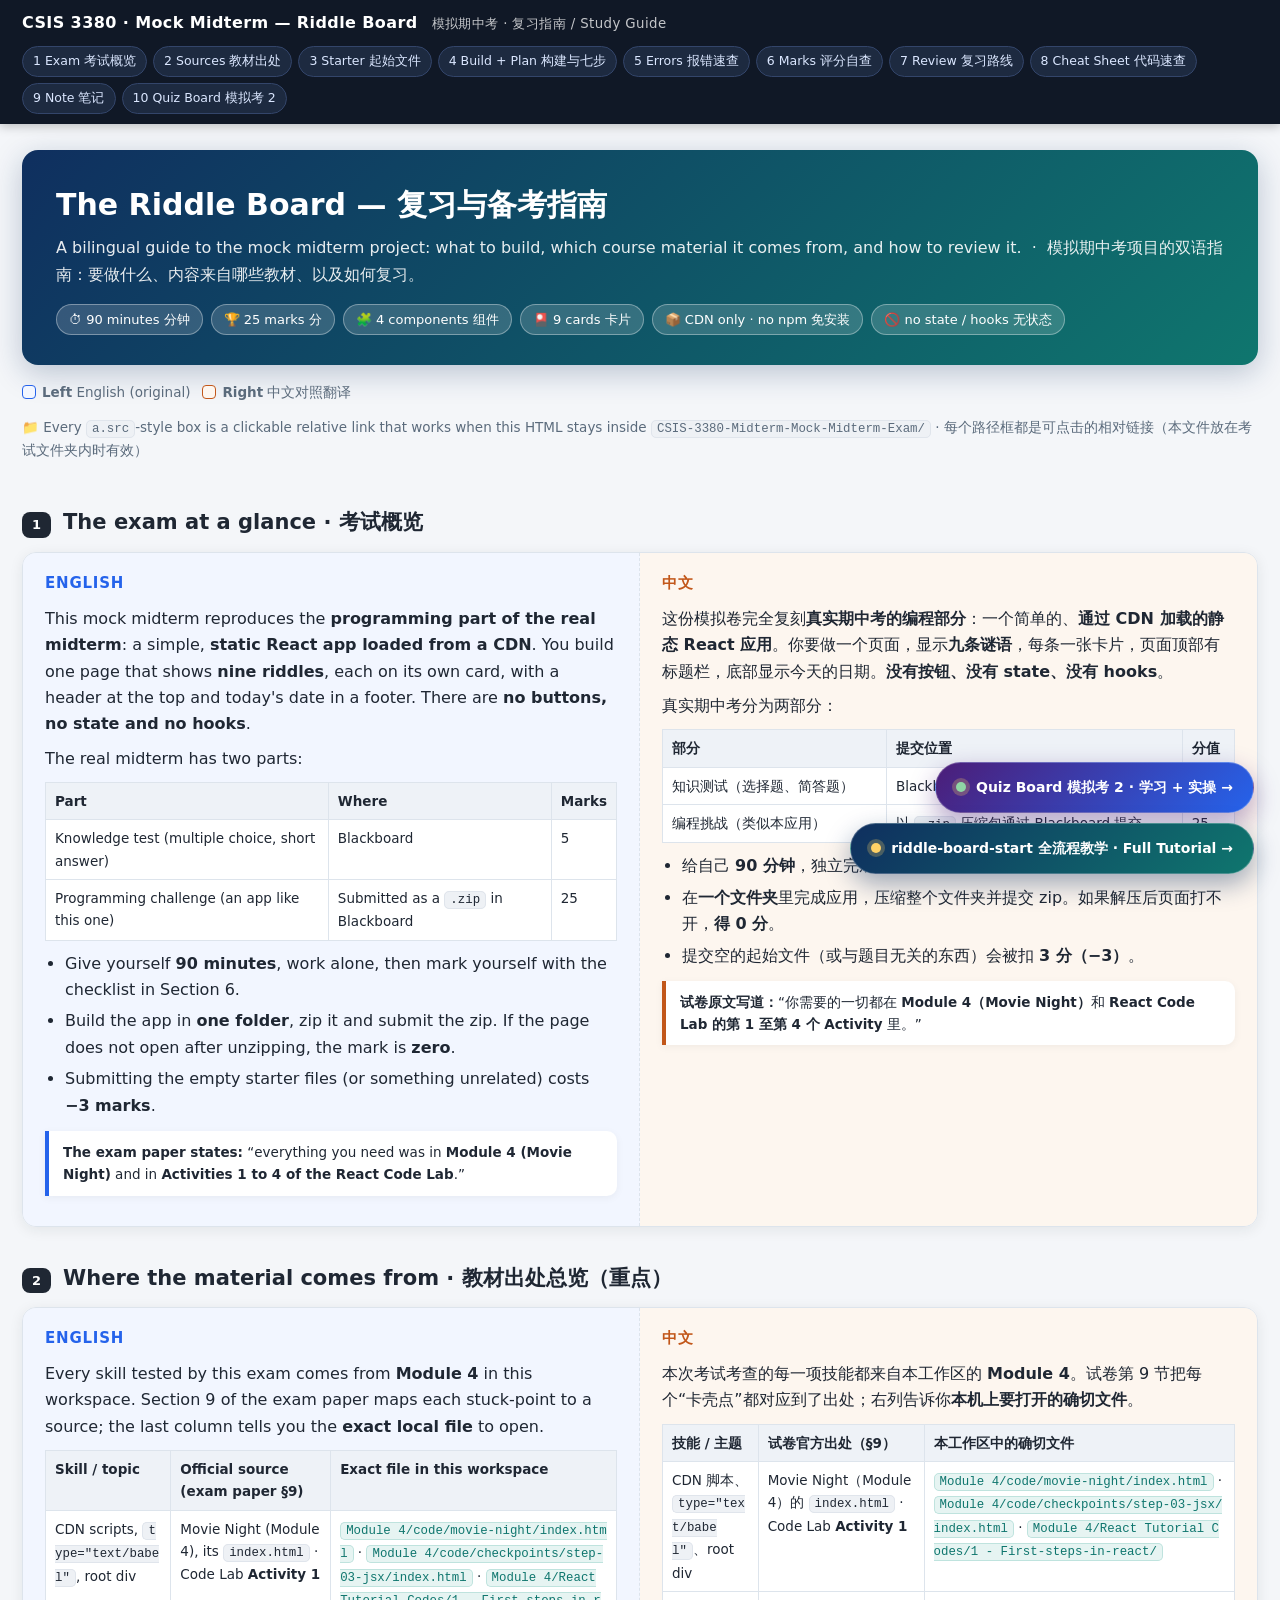
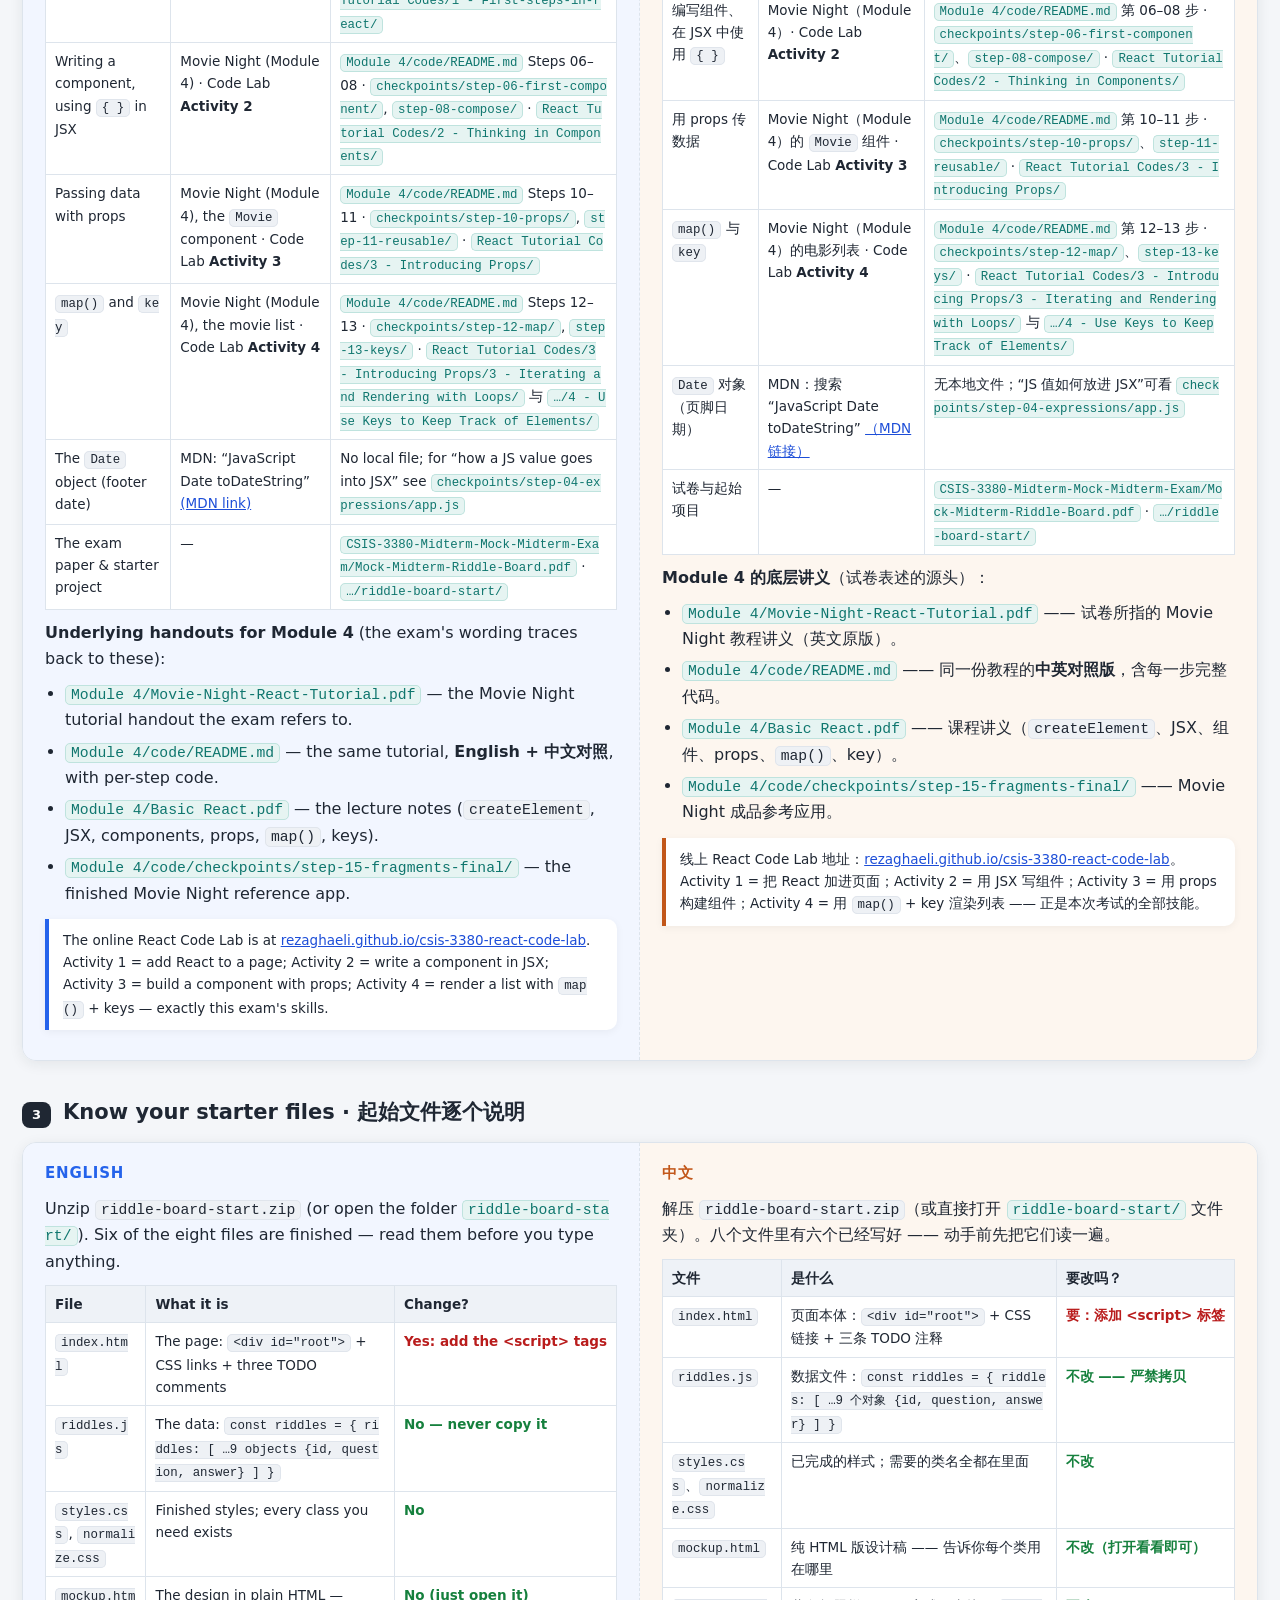
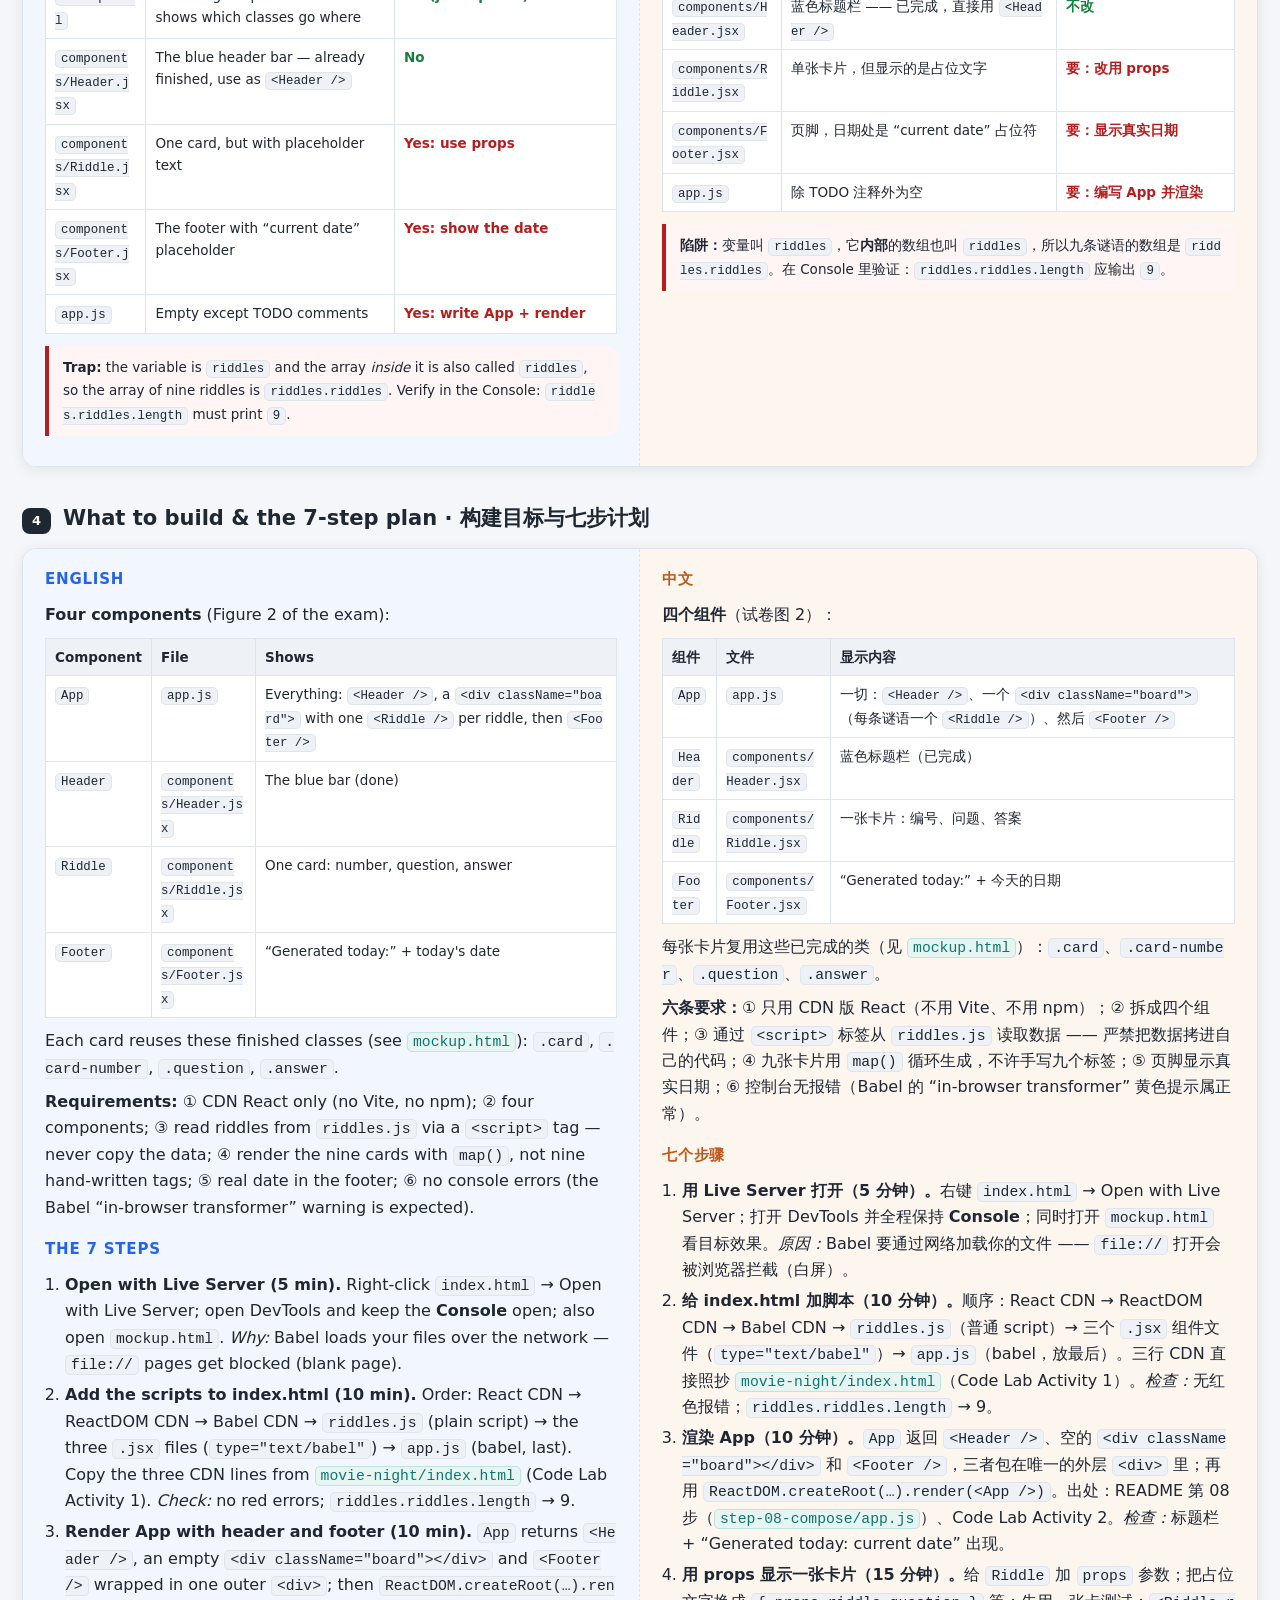
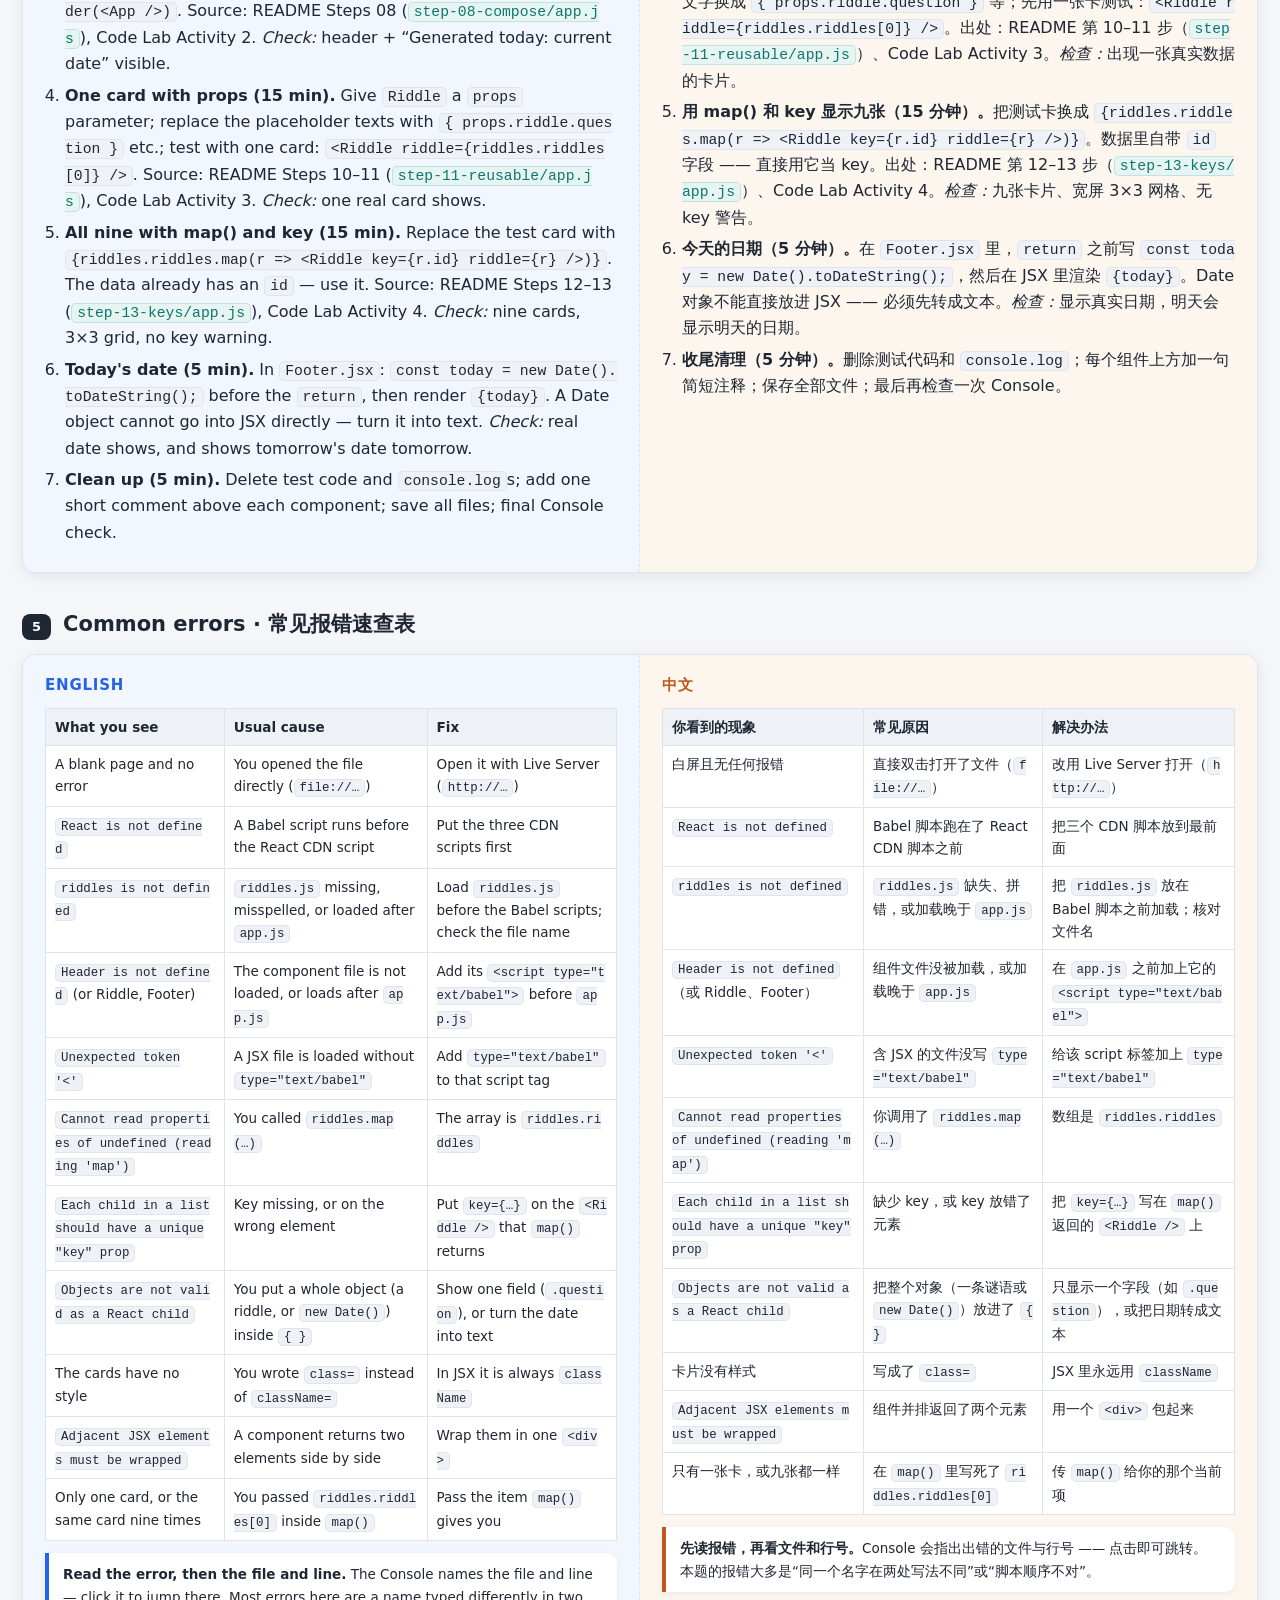
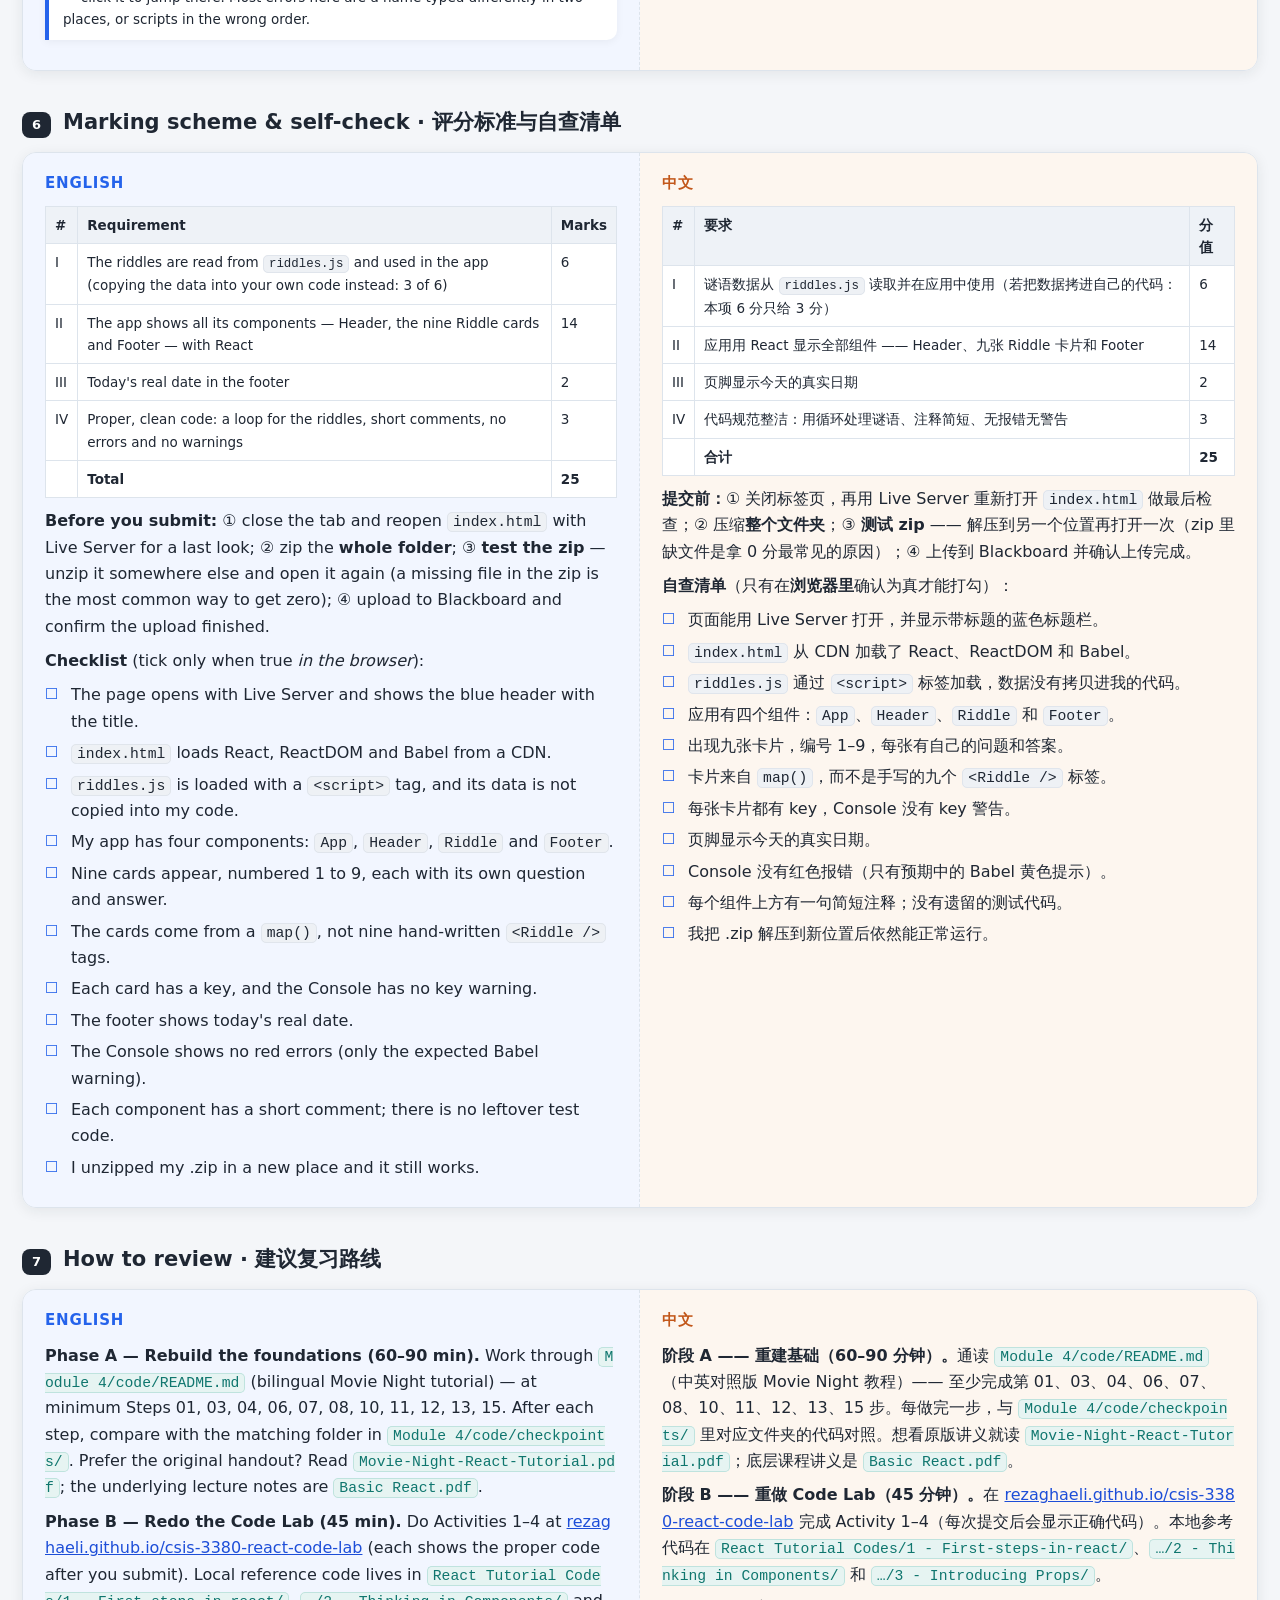
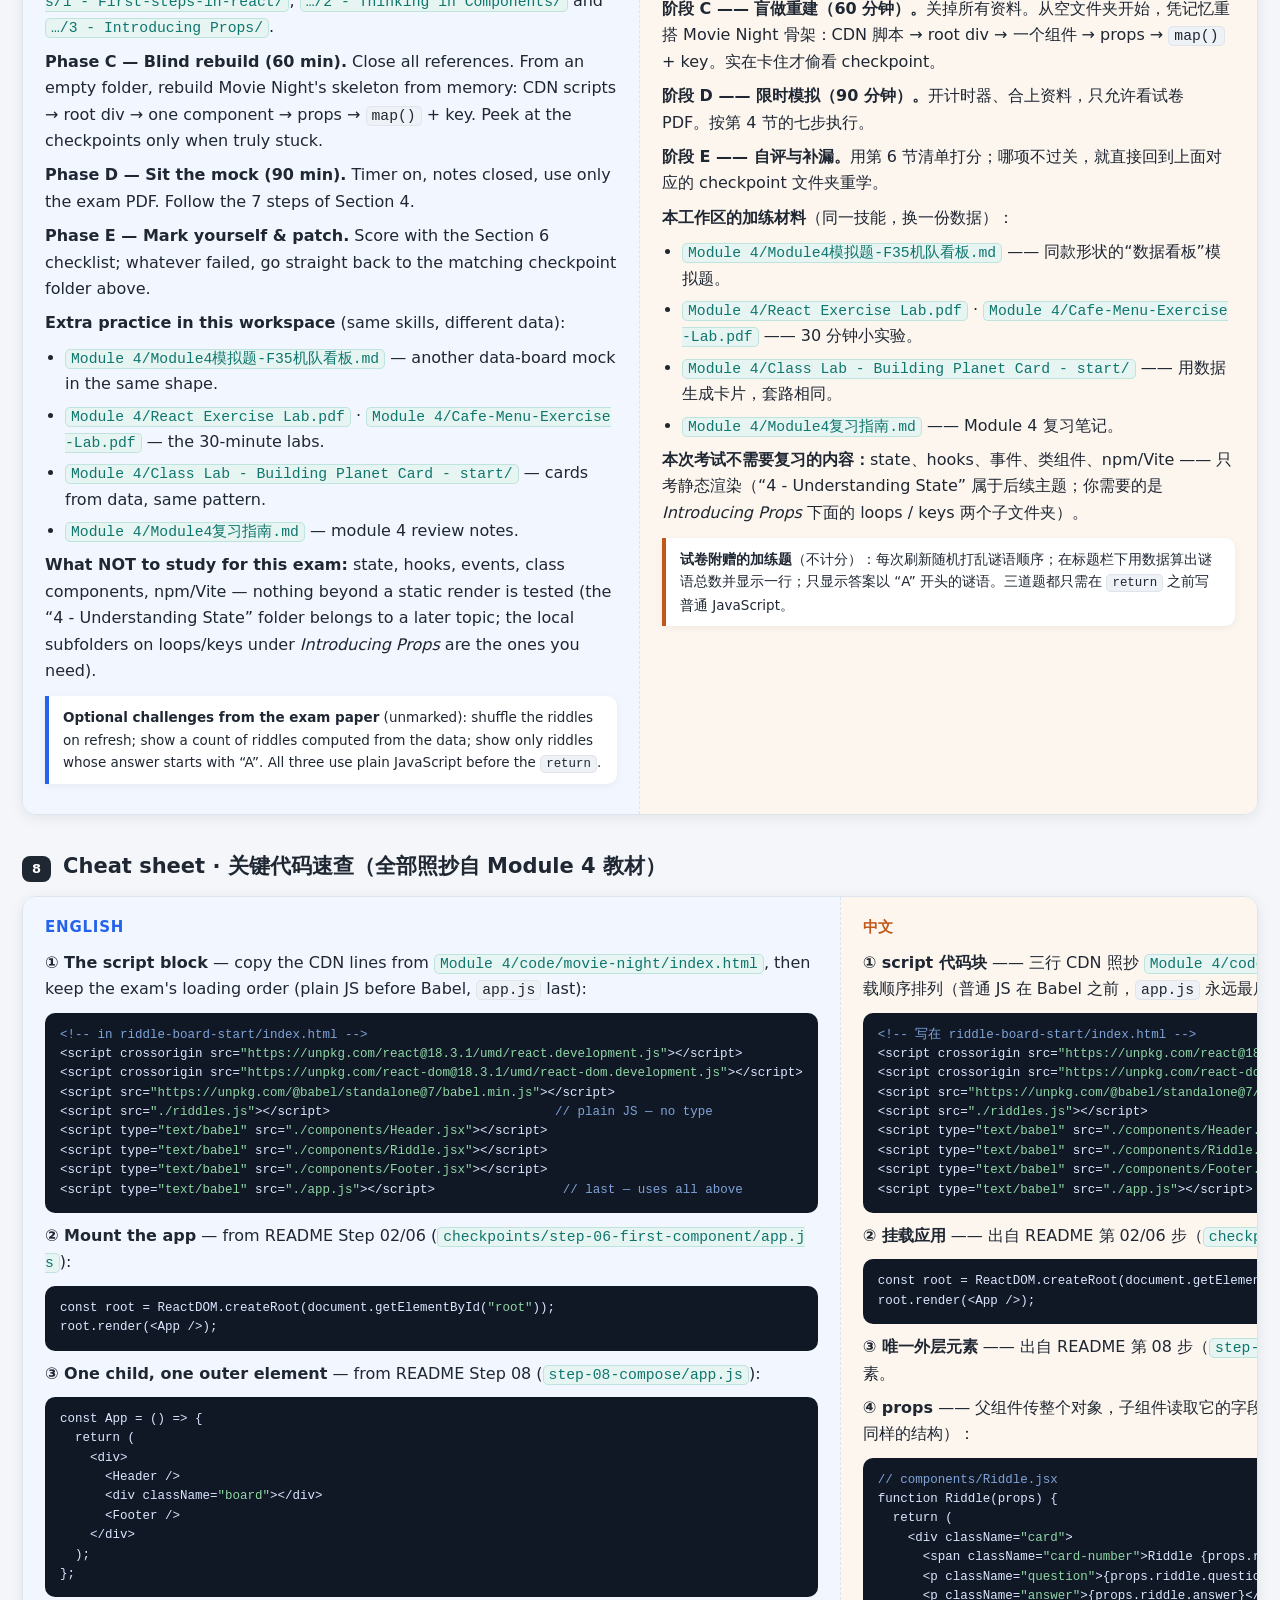
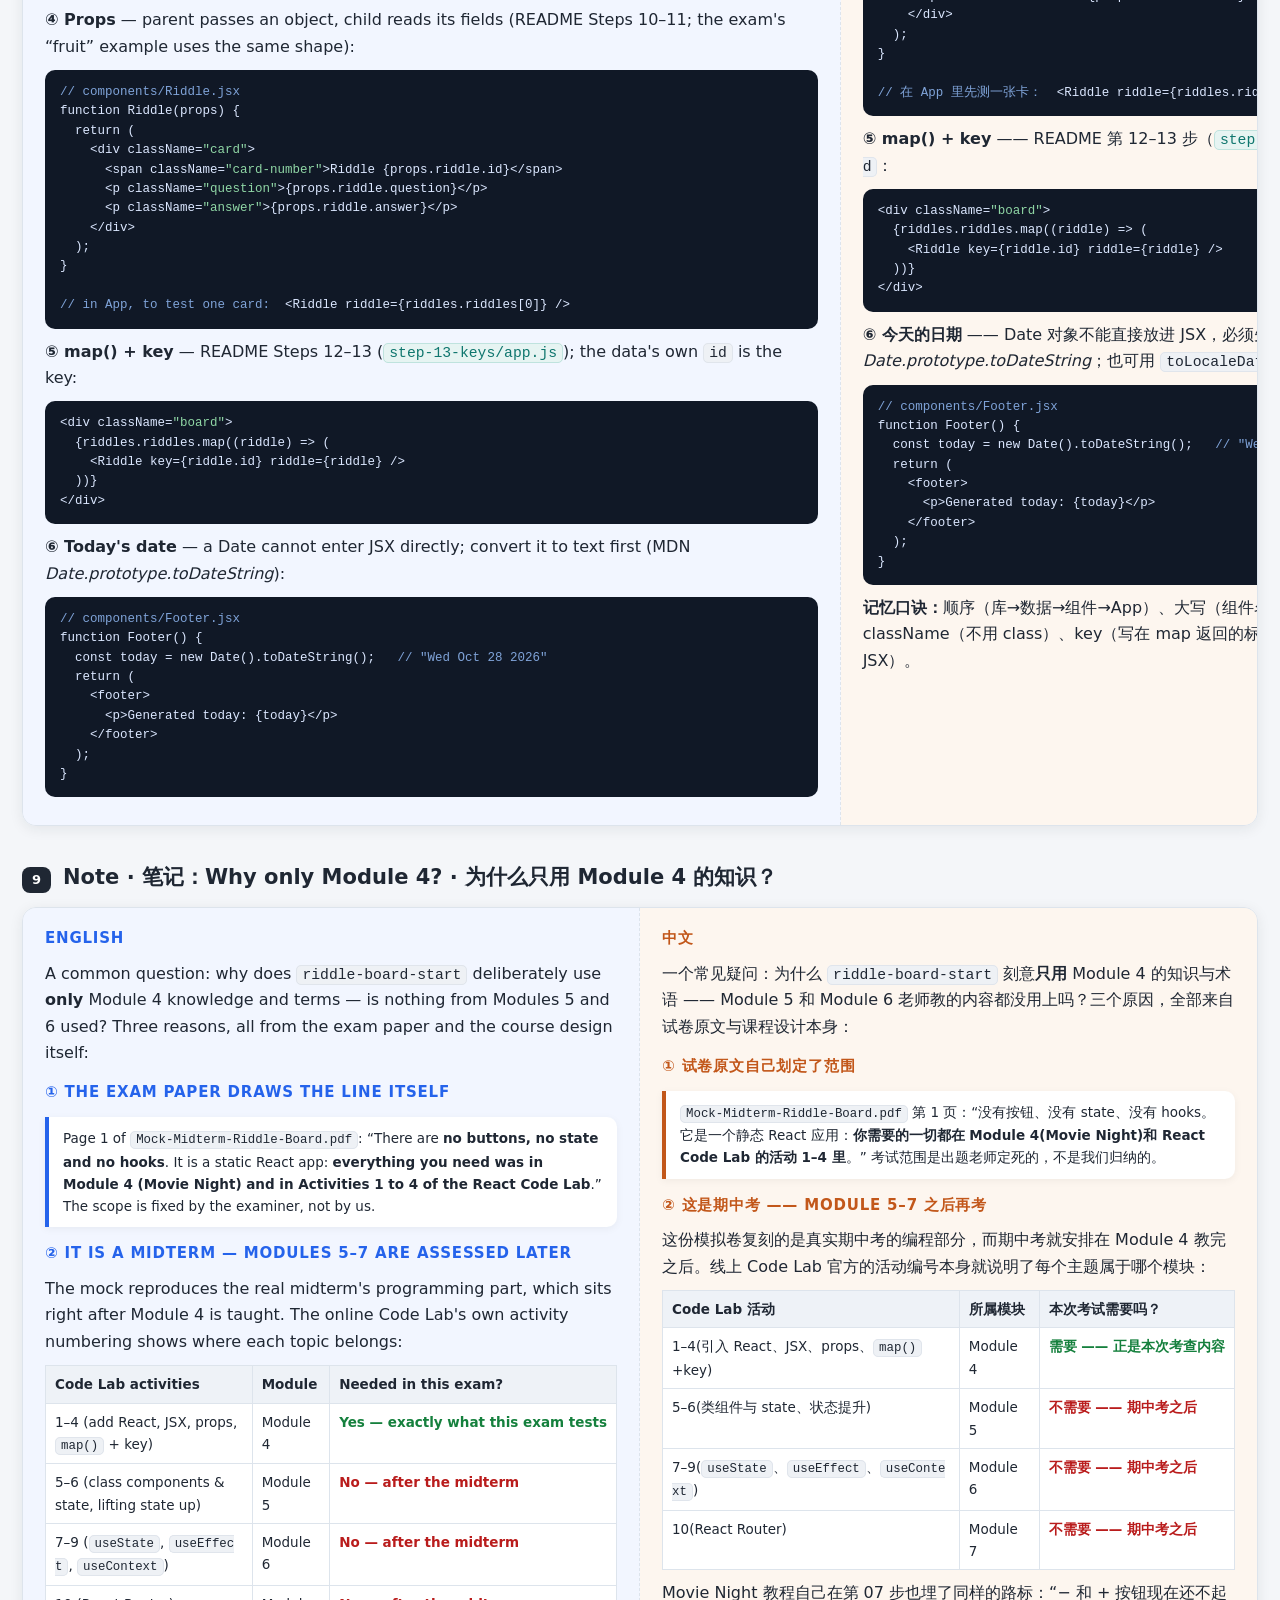
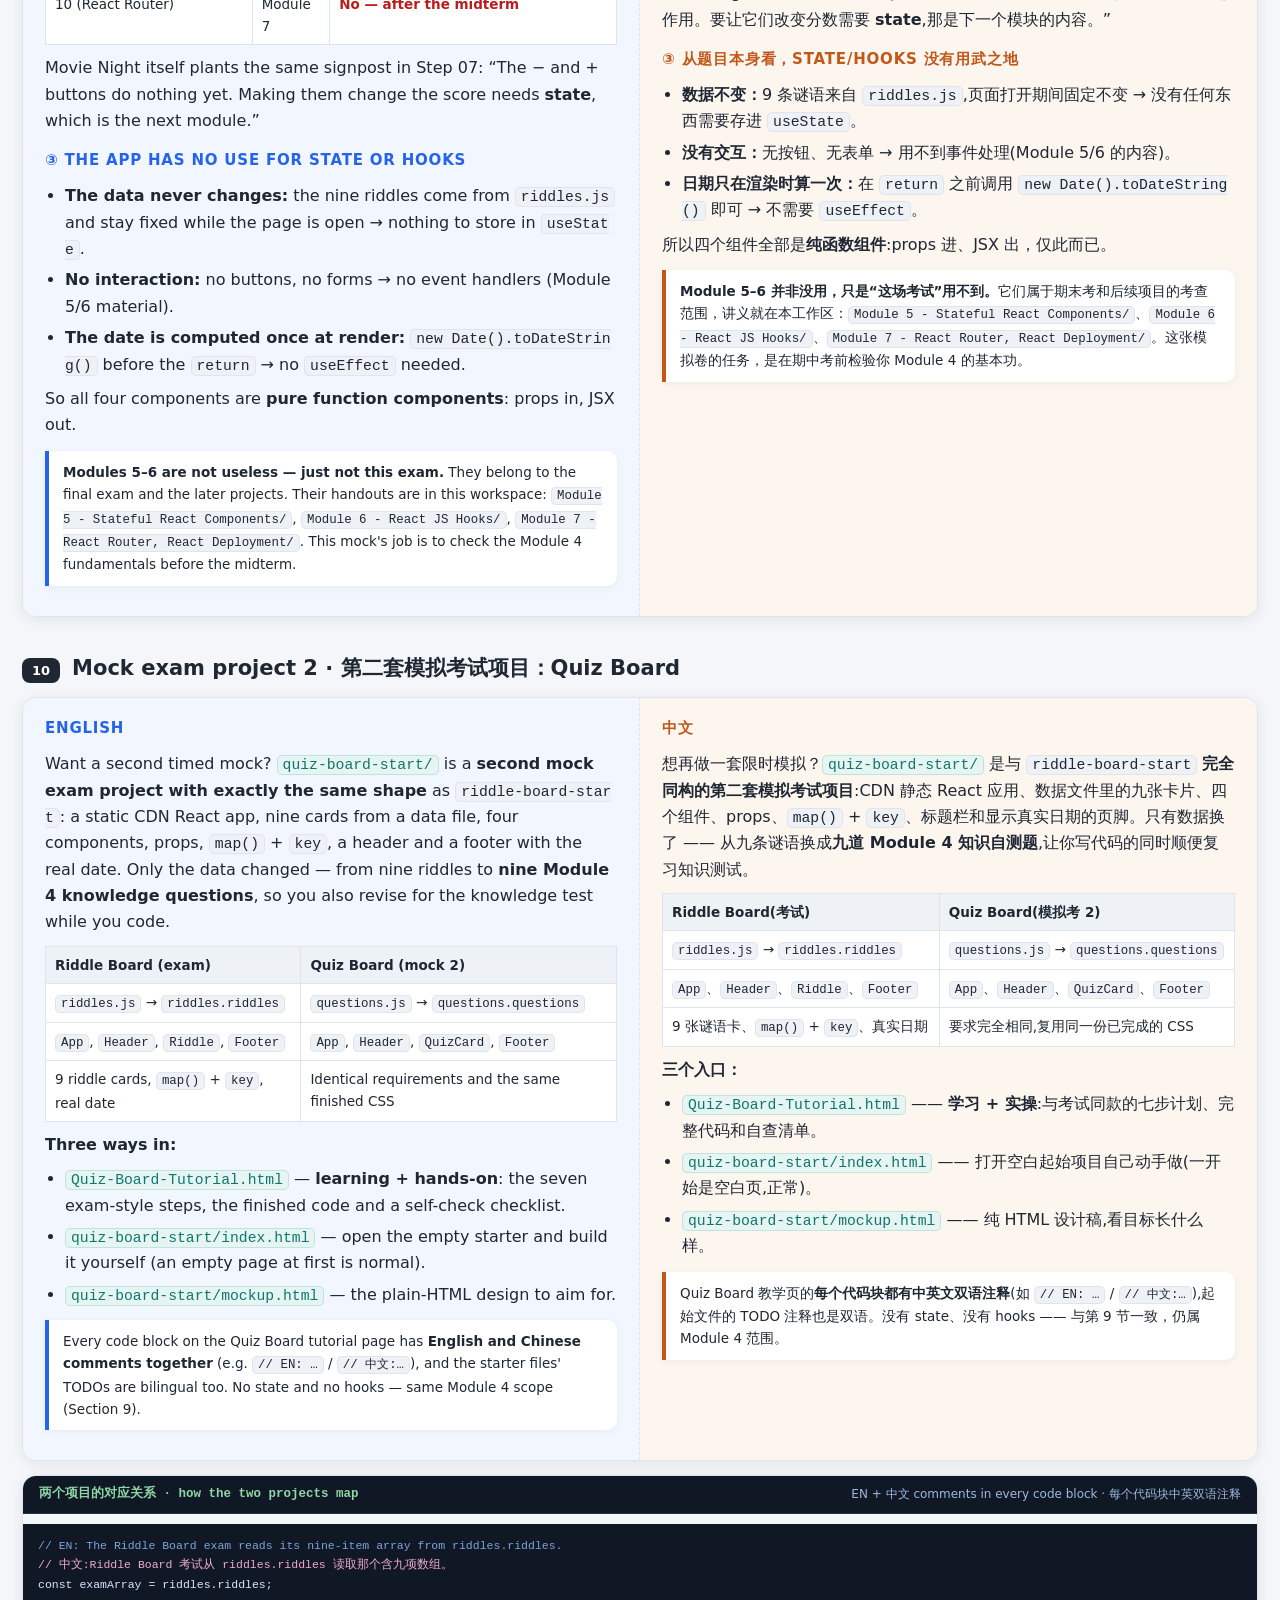
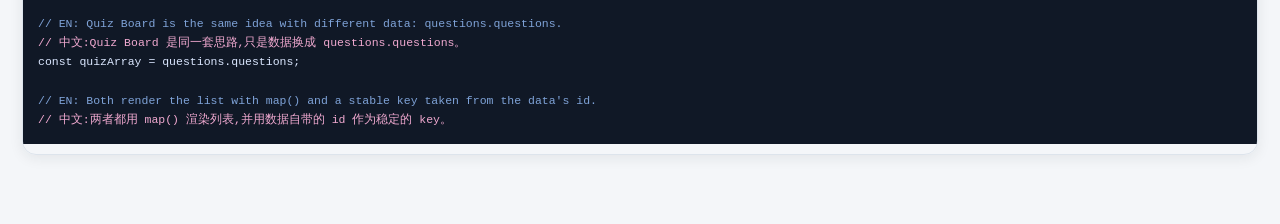
==== commit 710a6225: "Add Quiz Board mock exam 2: starter project, bilingual-comment tutorial and guide section" ====
--- a/index.html
+++ b/index.html
@@ -62,7 +62,12 @@
   code{font-family:"SF Mono",Menlo,Consolas,monospace;font-size:.92em;background:#eef1f5;border:1px solid #e0e5ec;border-radius:5px;padding:1px 5px;word-break:break-all}
   pre{font-family:"SF Mono",Menlo,Consolas,monospace;font-size:12.5px;background:#101826;color:#dbe7ff;border-radius:10px;padding:13px 15px;overflow-x:auto;line-height:1.55;margin:10px 0}
   pre code{background:none;border:none;color:inherit;padding:0}
-  pre .c{color:#7fa3d8} pre .k{color:#f2b134} pre .s{color:#8fd6a5}
+  pre .c{color:#7fa3d8} pre .z{color:#f0a9d0} pre .k{color:#f2b134} pre .s{color:#8fd6a5}
+  .codecard{margin-top:14px;border-radius:14px;overflow:hidden;border:1px solid var(--line);box-shadow:0 3px 14px rgba(23,32,44,.08)}
+  .codecard .cc-head{display:flex;gap:12px;align-items:center;justify-content:space-between;flex-wrap:wrap;background:#101826;color:#cdd9ec;padding:8px 16px;font-size:12.5px;border-bottom:1px solid #24324a}
+  .codecard .cc-head .file{font-family:"SF Mono",Menlo,Consolas,monospace;color:#8fd6a5;font-weight:700}
+  .codecard .cc-head .src{color:#9db8dd;font-size:12px}
+  .codecard pre{border-radius:0}
 
   /* ---------- path links ---------- */
   a.src{font-family:"SF Mono",Menlo,Consolas,monospace;font-size:.92em;color:var(--accent);background:#e6f4f2;border:1px solid #bfe3de;border-radius:5px;padding:1px 5px;text-decoration:none;word-break:break-all}
@@ -83,16 +88,20 @@
   /* ---------- footer ---------- */
   footer.page{max-width:1280px;margin:0 auto;padding:0 22px 40px;color:var(--muted);font-size:13px}
 
-  /* ---------- floating tutorial button ---------- */
-  .fab{position:fixed;right:26px;bottom:26px;z-index:99;display:flex;align-items:center;gap:10px;
+  /* ---------- floating tutorial buttons ---------- */
+  .fabs{position:fixed;right:26px;bottom:26px;z-index:99;display:flex;flex-direction:column;align-items:flex-end;gap:10px}
+  .fab{display:flex;align-items:center;gap:10px;
        background:linear-gradient(135deg,#0f2f5f,#0f766e);color:#fff;text-decoration:none;
-       padding:14px 22px;border-radius:999px;font-weight:700;font-size:14.5px;
+       padding:13px 20px;border-radius:999px;font-weight:700;font-size:14px;
        box-shadow:0 10px 26px rgba(15,47,95,.4);border:1px solid rgba(255,255,255,.25);
        transition:transform .15s ease, box-shadow .15s ease}
+  .fab.alt{background:linear-gradient(135deg,#4c1d78,#2563eb);box-shadow:0 10px 26px rgba(76,29,120,.4)}
   .fab:hover{transform:translateY(-2px);box-shadow:0 14px 30px rgba(15,47,95,.5)}
+  .fab.alt:hover{box-shadow:0 14px 30px rgba(76,29,120,.5)}
   .fab .dot{width:10px;height:10px;border-radius:50%;background:#ffd166;box-shadow:0 0 0 4px rgba(255,209,102,.25);animation:pulse 1.8s infinite}
+  .fab.alt .dot{background:#8fd6a5}
   @keyframes pulse{0%,100%{box-shadow:0 0 0 4px rgba(255,209,102,.25)}50%{box-shadow:0 0 0 8px rgba(255,209,102,.08)}}
-  @media print{.fab{display:none}}
+  @media print{.fabs{display:none}}
 
   /* ---------- print ---------- */
   @media print{
@@ -118,6 +127,7 @@
     <a href="#s7">7 Review 复习路线</a>
     <a href="#s8">8 Cheat Sheet 代码速查</a>
     <a href="#s9">9 Note 笔记</a>
+    <a href="#s10">10 Quiz Board 模拟考 2</a>
   </nav>
 </header>
 
@@ -674,15 +684,77 @@
   </div>
 </section>
 
+<!-- ============ SECTION 10 ============ -->
+<section id="s10">
+  <div class="sec-head"><span class="no">10</span><h2>Mock exam project 2 · 第二套模拟考试项目：Quiz Board</h2></div>
+  <div class="duo">
+    <div class="cell en">
+      <h3>English</h3>
+      <p>Want a second timed mock? <a class="src" href="quiz-board-start/index.html">quiz-board-start/</a> is a <b>second mock exam project with exactly the same shape</b> as <code>riddle-board-start</code>: a static CDN React app, nine cards from a data file, four components, props, <code>map()</code> + <code>key</code>, a header and a footer with the real date. Only the data changed — from nine riddles to <b>nine Module 4 knowledge questions</b>, so you also revise for the knowledge test while you code.</p>
+      <table>
+        <tr><th>Riddle Board (exam)</th><th>Quiz Board (mock 2)</th></tr>
+        <tr><td><code>riddles.js</code> → <code>riddles.riddles</code></td><td><code>questions.js</code> → <code>questions.questions</code></td></tr>
+        <tr><td><code>App</code>, <code>Header</code>, <code>Riddle</code>, <code>Footer</code></td><td><code>App</code>, <code>Header</code>, <code>QuizCard</code>, <code>Footer</code></td></tr>
+        <tr><td>9 riddle cards, <code>map()</code> + <code>key</code>, real date</td><td>Identical requirements and the same finished CSS</td></tr>
+      </table>
+      <p><b>Three ways in:</b></p>
+      <ul>
+        <li><a class="src" href="Quiz-Board-Tutorial.html">Quiz-Board-Tutorial.html</a> — <b>learning + hands-on</b>: the seven exam-style steps, the finished code and a self-check checklist.</li>
+        <li><a class="src" href="quiz-board-start/index.html">quiz-board-start/index.html</a> — open the empty starter and build it yourself (an empty page at first is normal).</li>
+        <li><a class="src" href="quiz-board-start/mockup.html">quiz-board-start/mockup.html</a> — the plain-HTML design to aim for.</li>
+      </ul>
+      <div class="note">Every code block on the Quiz Board tutorial page has <b>English and Chinese comments together</b> (e.g. <code>// EN: …</code> / <code>// 中文:…</code>), and the starter files' TODOs are bilingual too. No state and no hooks — same Module 4 scope (Section 9).</div>
+    </div>
+    <div class="cell zh">
+      <h3>中文</h3>
+      <p>想再做一套限时模拟？<a class="src" href="quiz-board-start/index.html">quiz-board-start/</a> 是与 <code>riddle-board-start</code> <b>完全同构的第二套模拟考试项目</b>:CDN 静态 React 应用、数据文件里的九张卡片、四个组件、props、<code>map()</code> + <code>key</code>、标题栏和显示真实日期的页脚。只有数据换了 —— 从九条谜语换成<b>九道 Module 4 知识自测题</b>,让你写代码的同时顺便复习知识测试。</p>
+      <table>
+        <tr><th>Riddle Board(考试)</th><th>Quiz Board(模拟考 2)</th></tr>
+        <tr><td><code>riddles.js</code> → <code>riddles.riddles</code></td><td><code>questions.js</code> → <code>questions.questions</code></td></tr>
+        <tr><td><code>App</code>、<code>Header</code>、<code>Riddle</code>、<code>Footer</code></td><td><code>App</code>、<code>Header</code>、<code>QuizCard</code>、<code>Footer</code></td></tr>
+        <tr><td>9 张谜语卡、<code>map()</code> + <code>key</code>、真实日期</td><td>要求完全相同,复用同一份已完成的 CSS</td></tr>
+      </table>
+      <p><b>三个入口：</b></p>
+      <ul>
+        <li><a class="src" href="Quiz-Board-Tutorial.html">Quiz-Board-Tutorial.html</a> —— <b>学习 + 实操</b>:与考试同款的七步计划、完整代码和自查清单。</li>
+        <li><a class="src" href="quiz-board-start/index.html">quiz-board-start/index.html</a> —— 打开空白起始项目自己动手做(一开始是空白页,正常)。</li>
+        <li><a class="src" href="quiz-board-start/mockup.html">quiz-board-start/mockup.html</a> —— 纯 HTML 设计稿,看目标长什么样。</li>
+      </ul>
+      <div class="note zh-note">Quiz Board 教学页的<b>每个代码块都有中英文双语注释</b>(如 <code>// EN: …</code> / <code>// 中文:…</code>),起始文件的 TODO 注释也是双语。没有 state、没有 hooks —— 与第 9 节一致，仍属 Module 4 范围。</div>
+    </div>
+  </div>
+  <div class="codecard">
+    <div class="cc-head">
+      <span class="file">两个项目的对应关系 · how the two projects map</span>
+      <span class="src">EN + 中文 comments in every code block · 每个代码块中英双语注释</span>
+    </div>
+    <pre><code><span class="c">// EN: The Riddle Board exam reads its nine-item array from riddles.riddles.</span>
+<span class="z">// 中文:Riddle Board 考试从 riddles.riddles 读取那个含九项数组。</span>
+const examArray = riddles.riddles;
+
+<span class="c">// EN: Quiz Board is the same idea with different data: questions.questions.</span>
+<span class="z">// 中文:Quiz Board 是同一套思路,只是数据换成 questions.questions。</span>
+const quizArray = questions.questions;
+
+<span class="c">// EN: Both render the list with map() and a stable key taken from the data's id.</span>
+<span class="z">// 中文:两者都用 map() 渲染列表,并用数据自带的 id 作为稳定的 key。</span></code></pre>
+  </div>
+</section>
+
 </main>
 
 <footer class="page">
   <p>Source of this guide · 本指南依据：<code>CSIS-3380-Midterm-Mock-Midterm-Exam/Mock-Midterm-Riddle-Board.pdf</code>（exam rules, steps, errors, marking — 试卷原文）、<code>riddle-board-start/</code>（starter files — 起始文件实测）、<code>Module 4/code/README.md</code> 与 <code>Module 4/code/checkpoints/</code>（Movie Night 教程及分步代码）、<code>Module 4/React Tutorial Codes/</code>（React Code Lab 本地参考）、线上 <a class="ext" href="https://rezaghaeli.github.io/csis-3380-react-code-lab/">csis-3380-react-code-lab</a>（Activity 1–4）。</p>
 </footer>
 
-<a class="fab" href="Riddle-Board-Tutorial.html" title="Open the step-by-step tutorial · 打开全流程教学">
-  <span class="dot"></span>riddle-board-start 全流程教学 · Full Tutorial →
-</a>
+<div class="fabs">
+  <a class="fab alt" href="Quiz-Board-Tutorial.html" title="Quiz Board mock exam 2: learn and practice · 模拟考 2:学习与实操">
+    <span class="dot"></span>Quiz Board 模拟考 2 · 学习 + 实操 →
+  </a>
+  <a class="fab" href="Riddle-Board-Tutorial.html" title="Open the step-by-step tutorial · 打开全流程教学">
+    <span class="dot"></span>riddle-board-start 全流程教学 · Full Tutorial →
+  </a>
+</div>
 
 </body>
 </html>
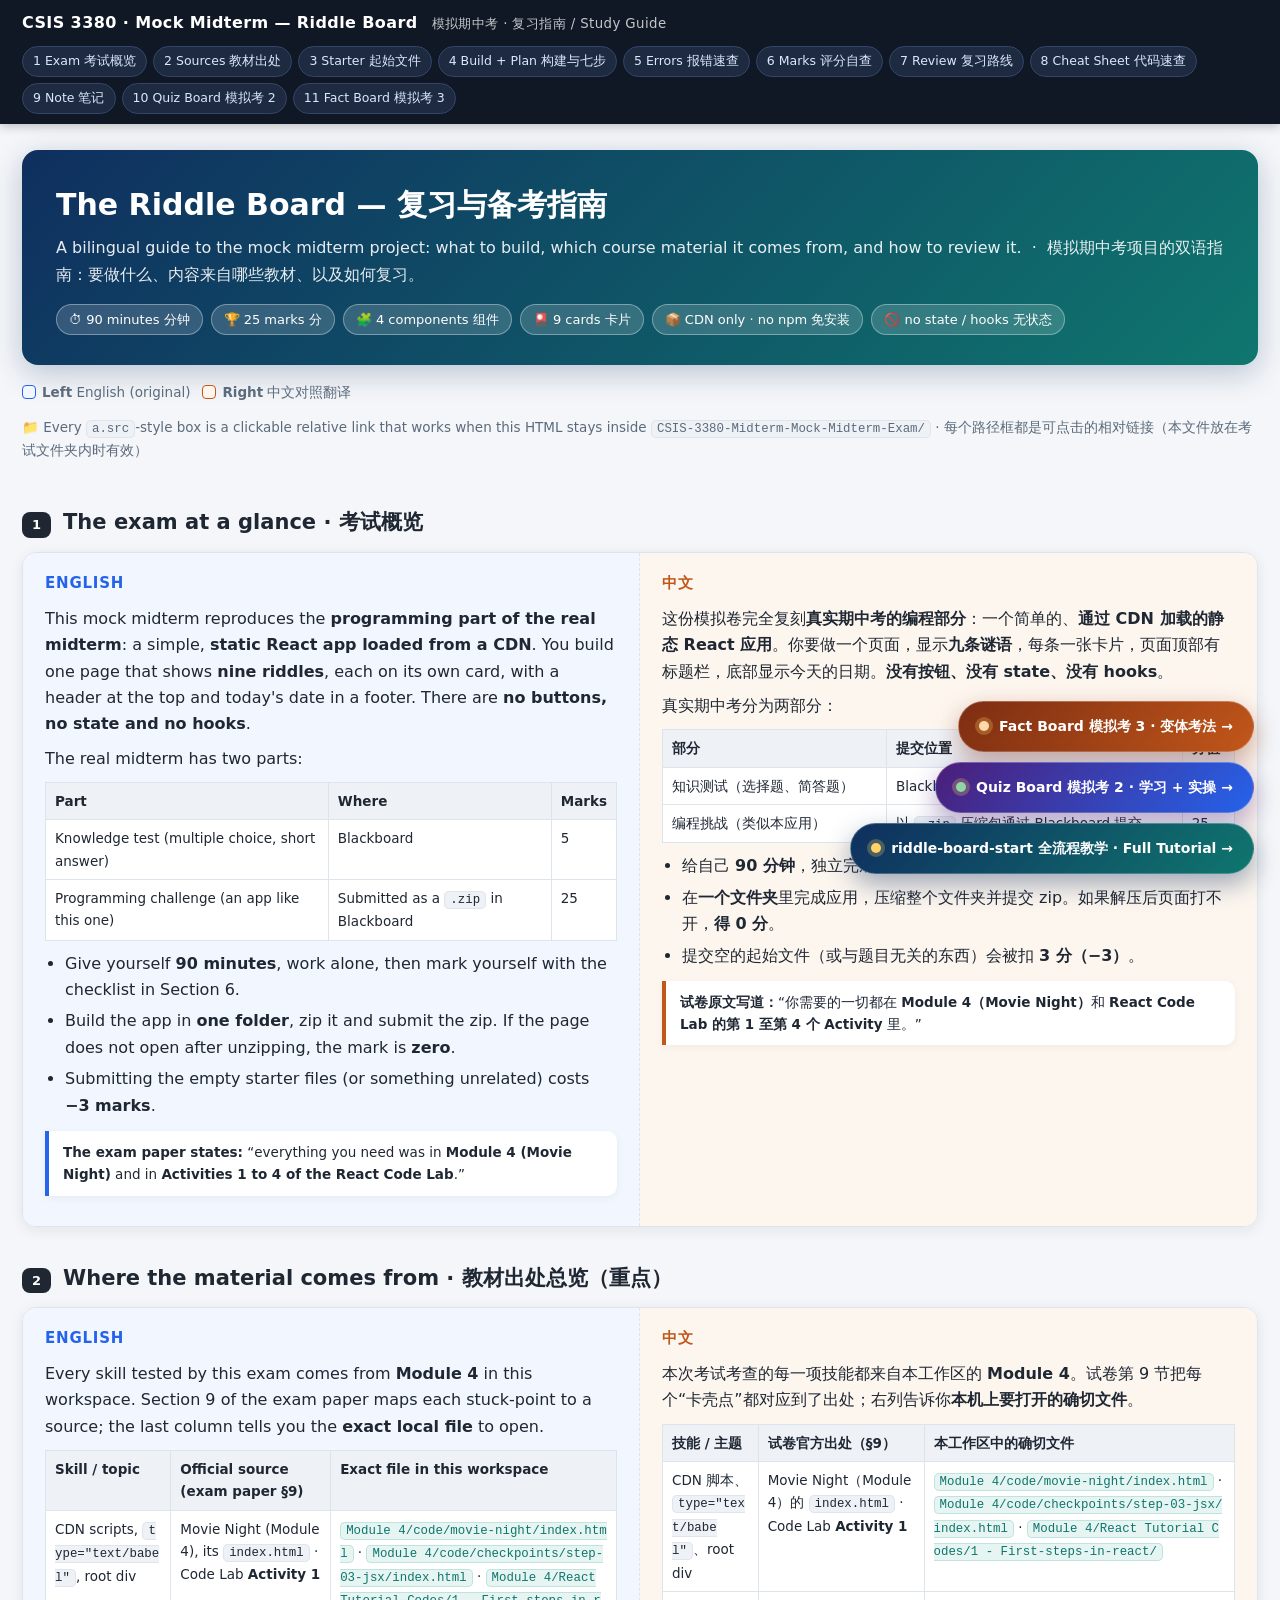
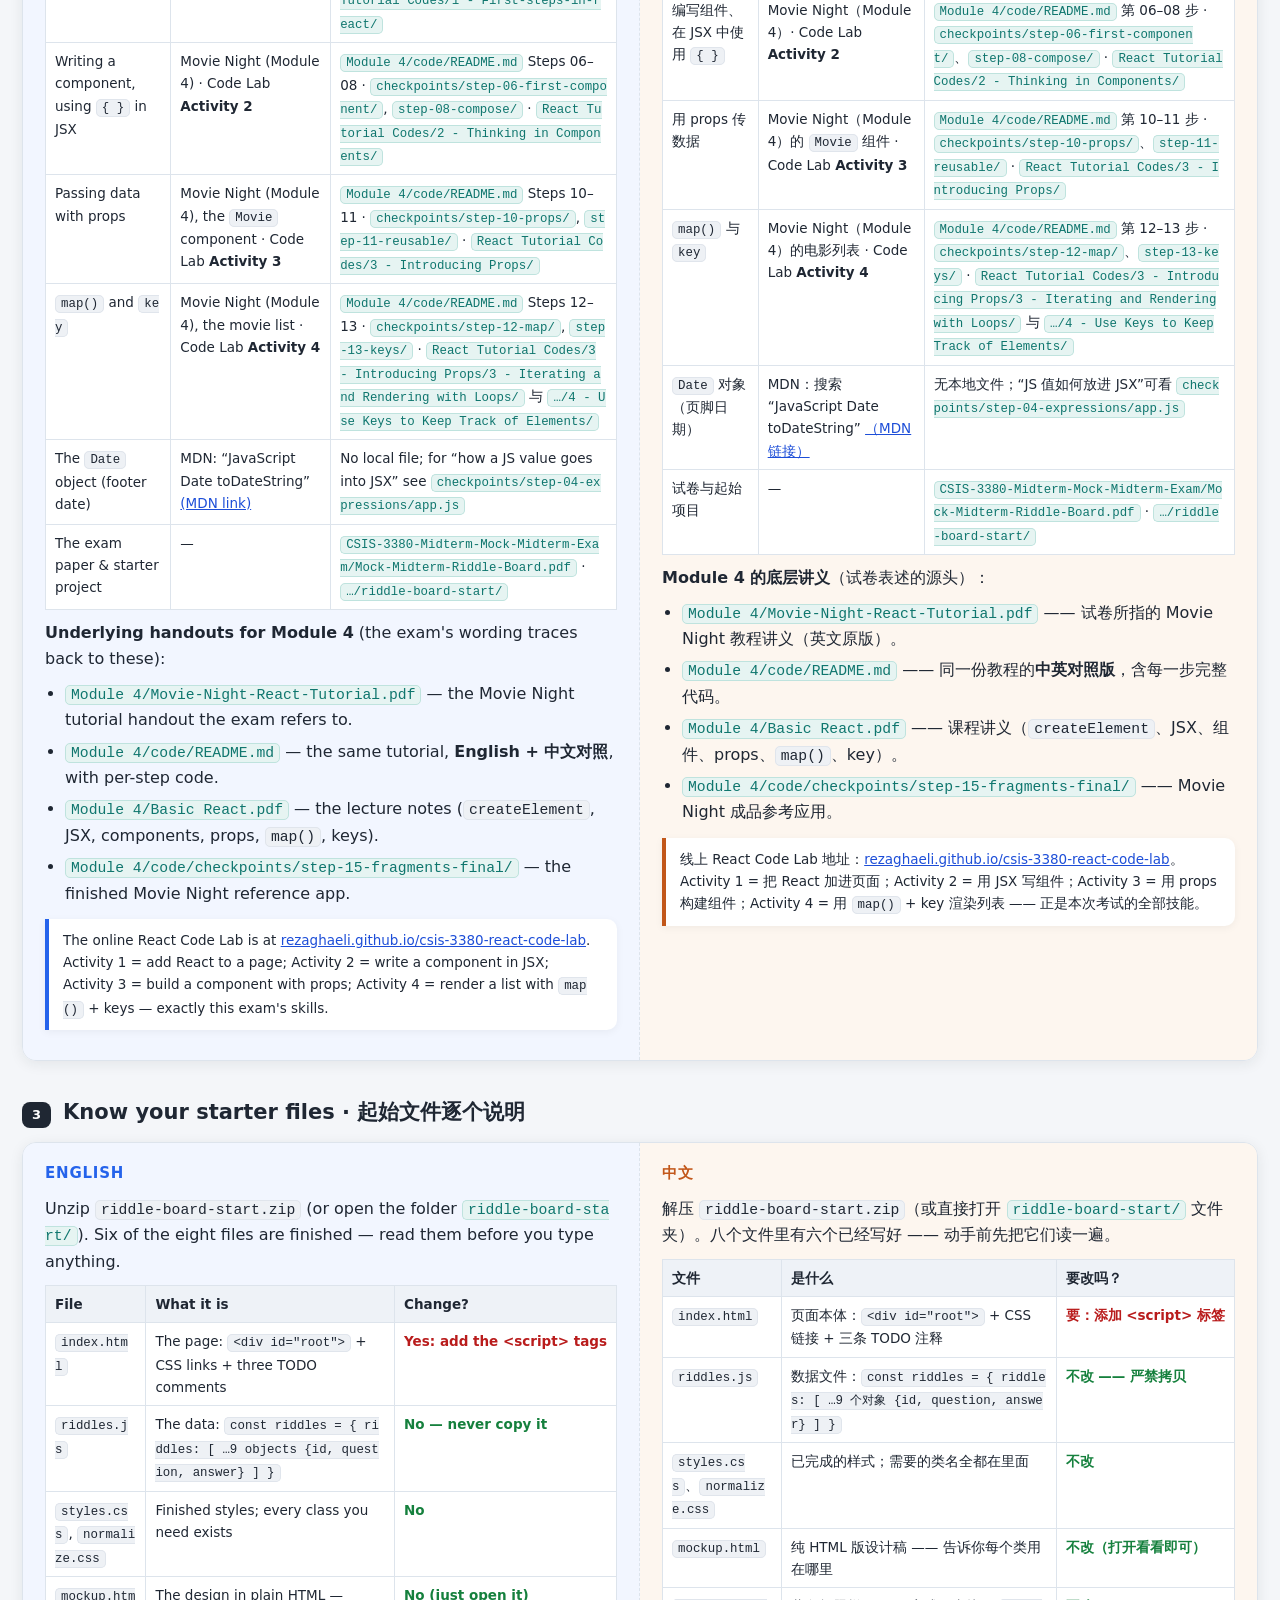
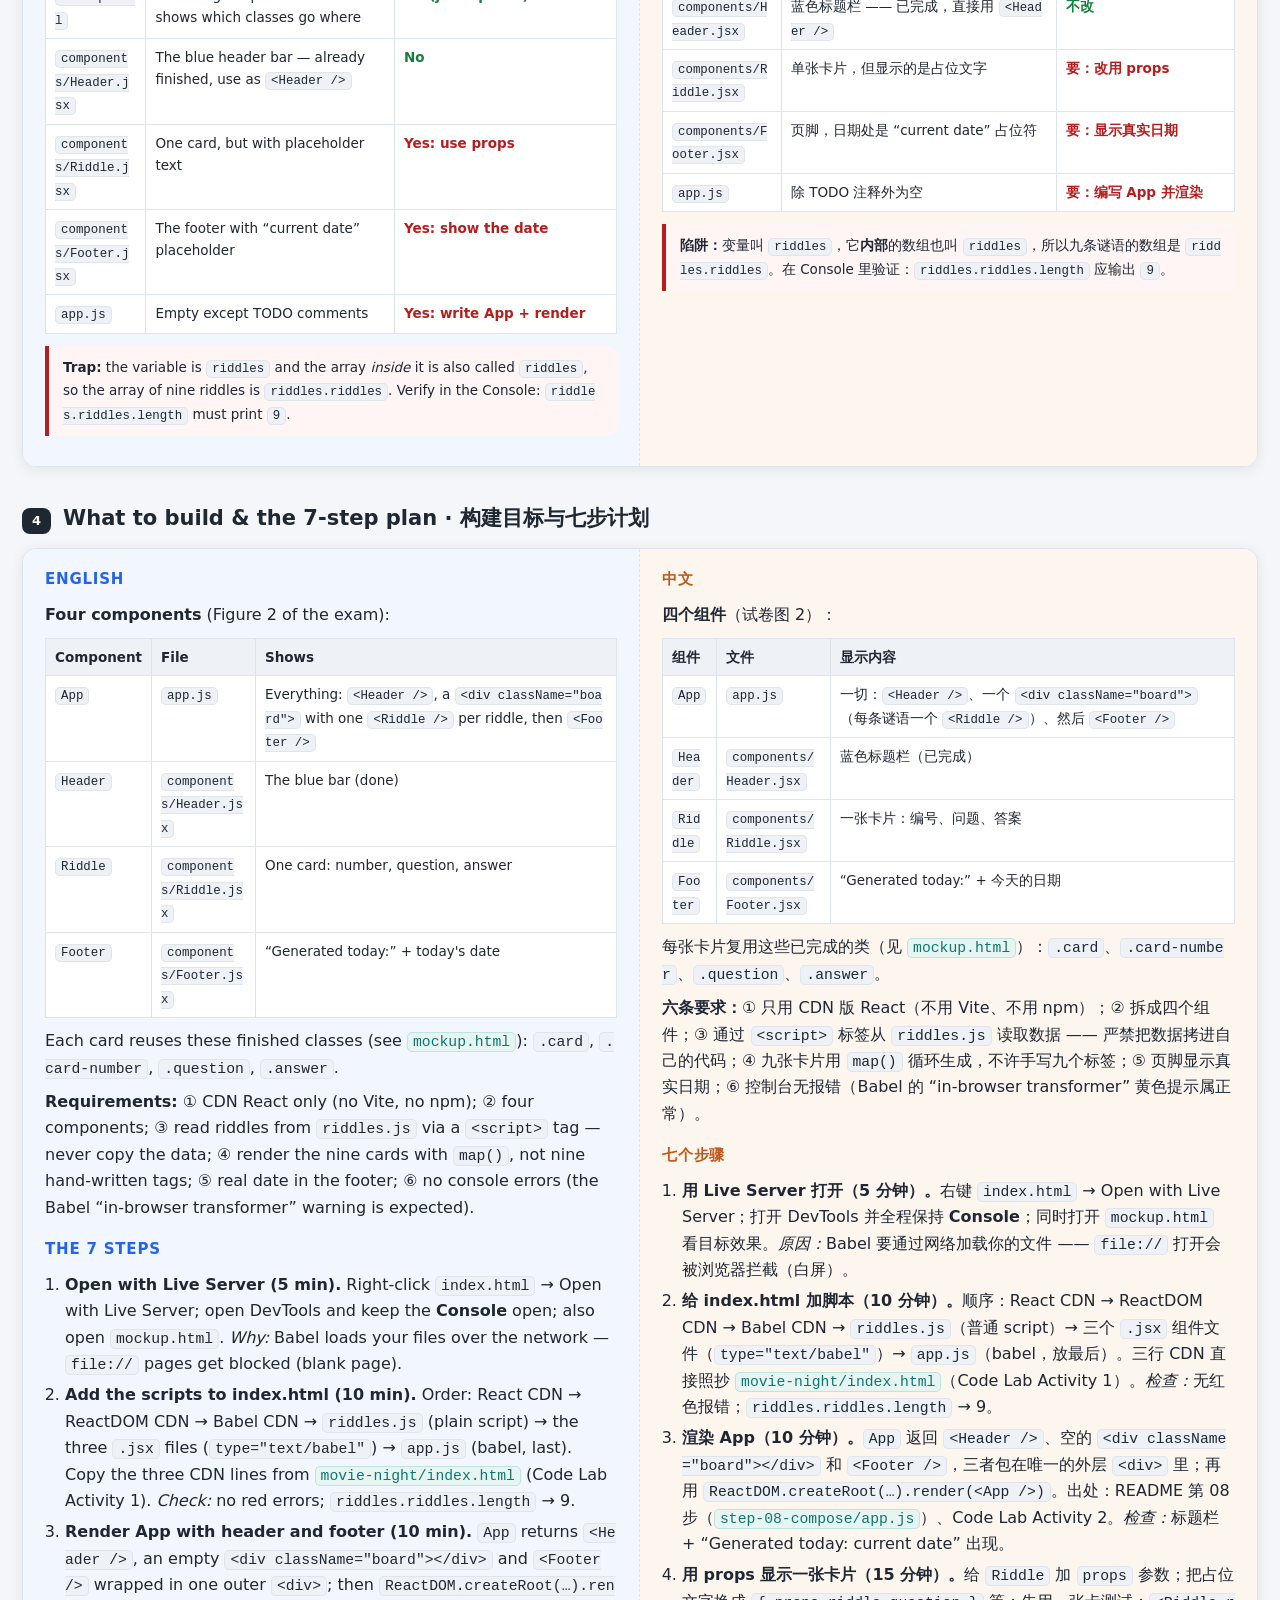
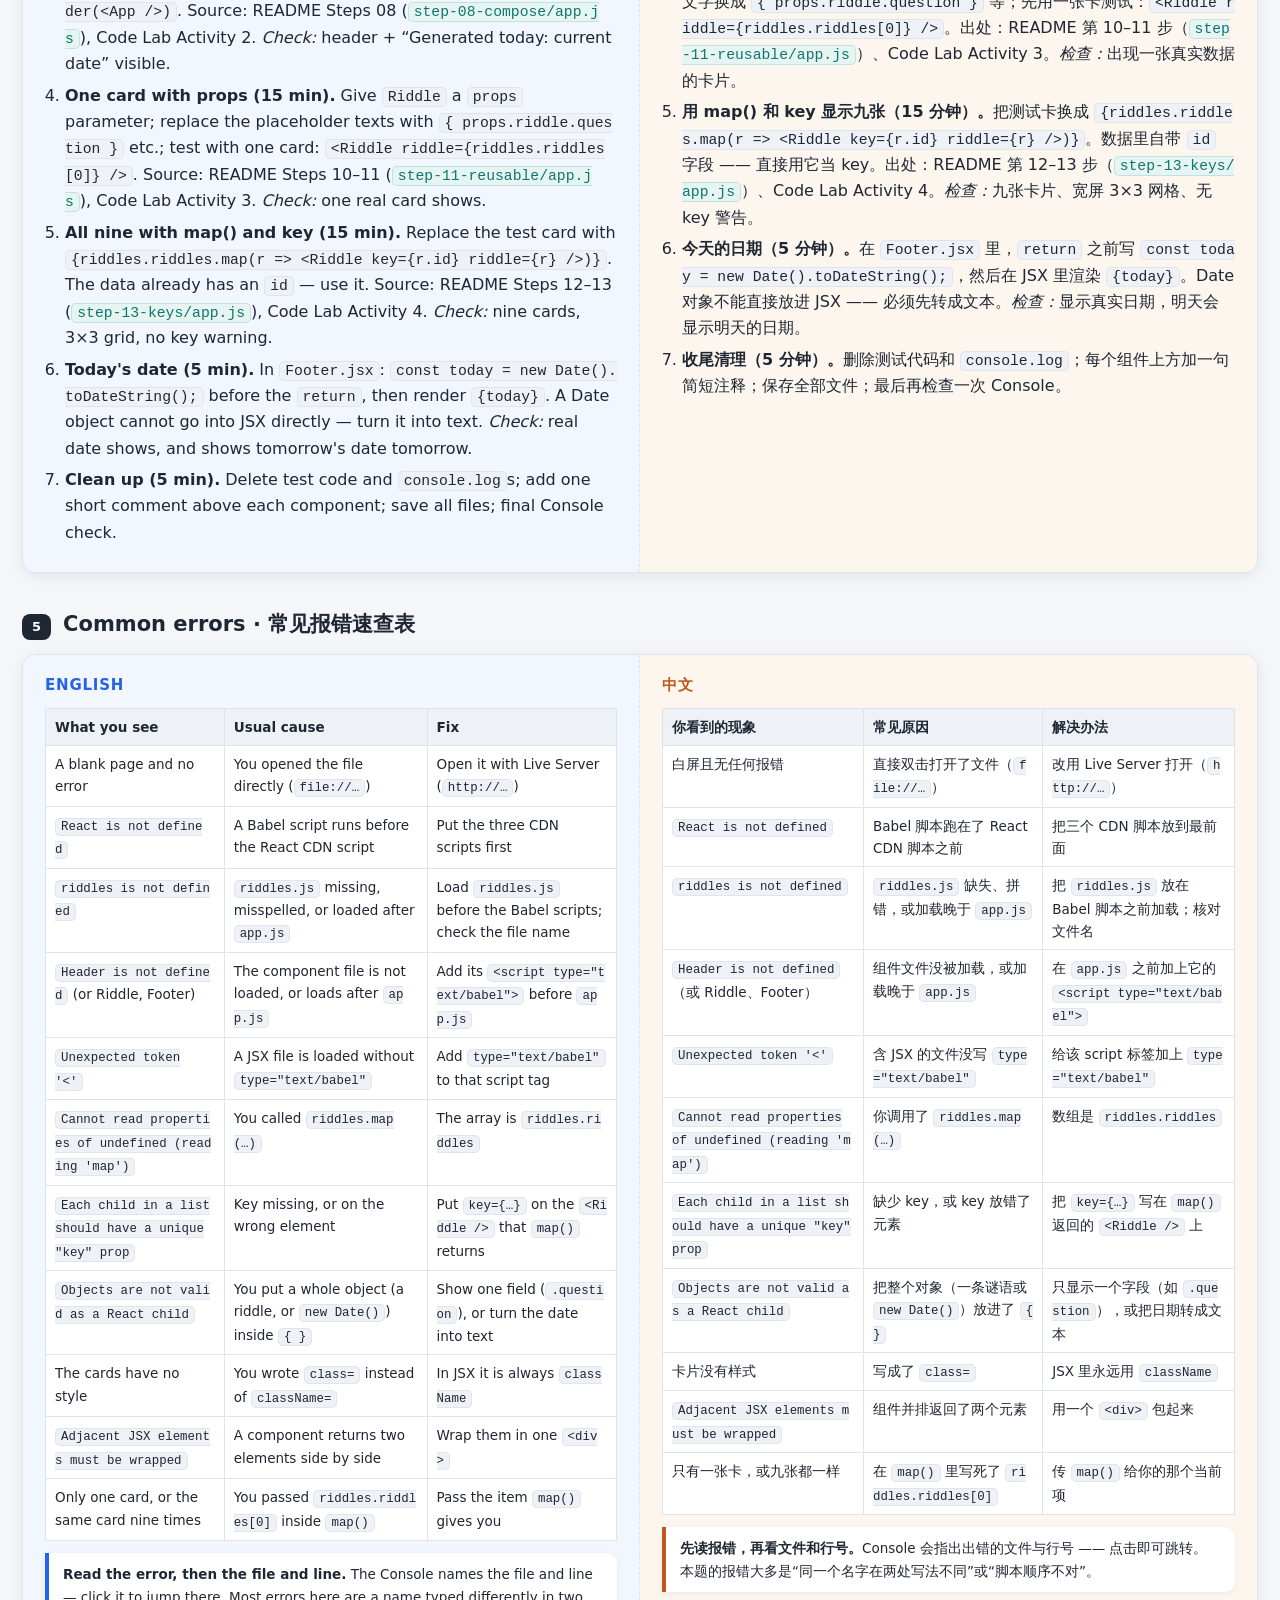
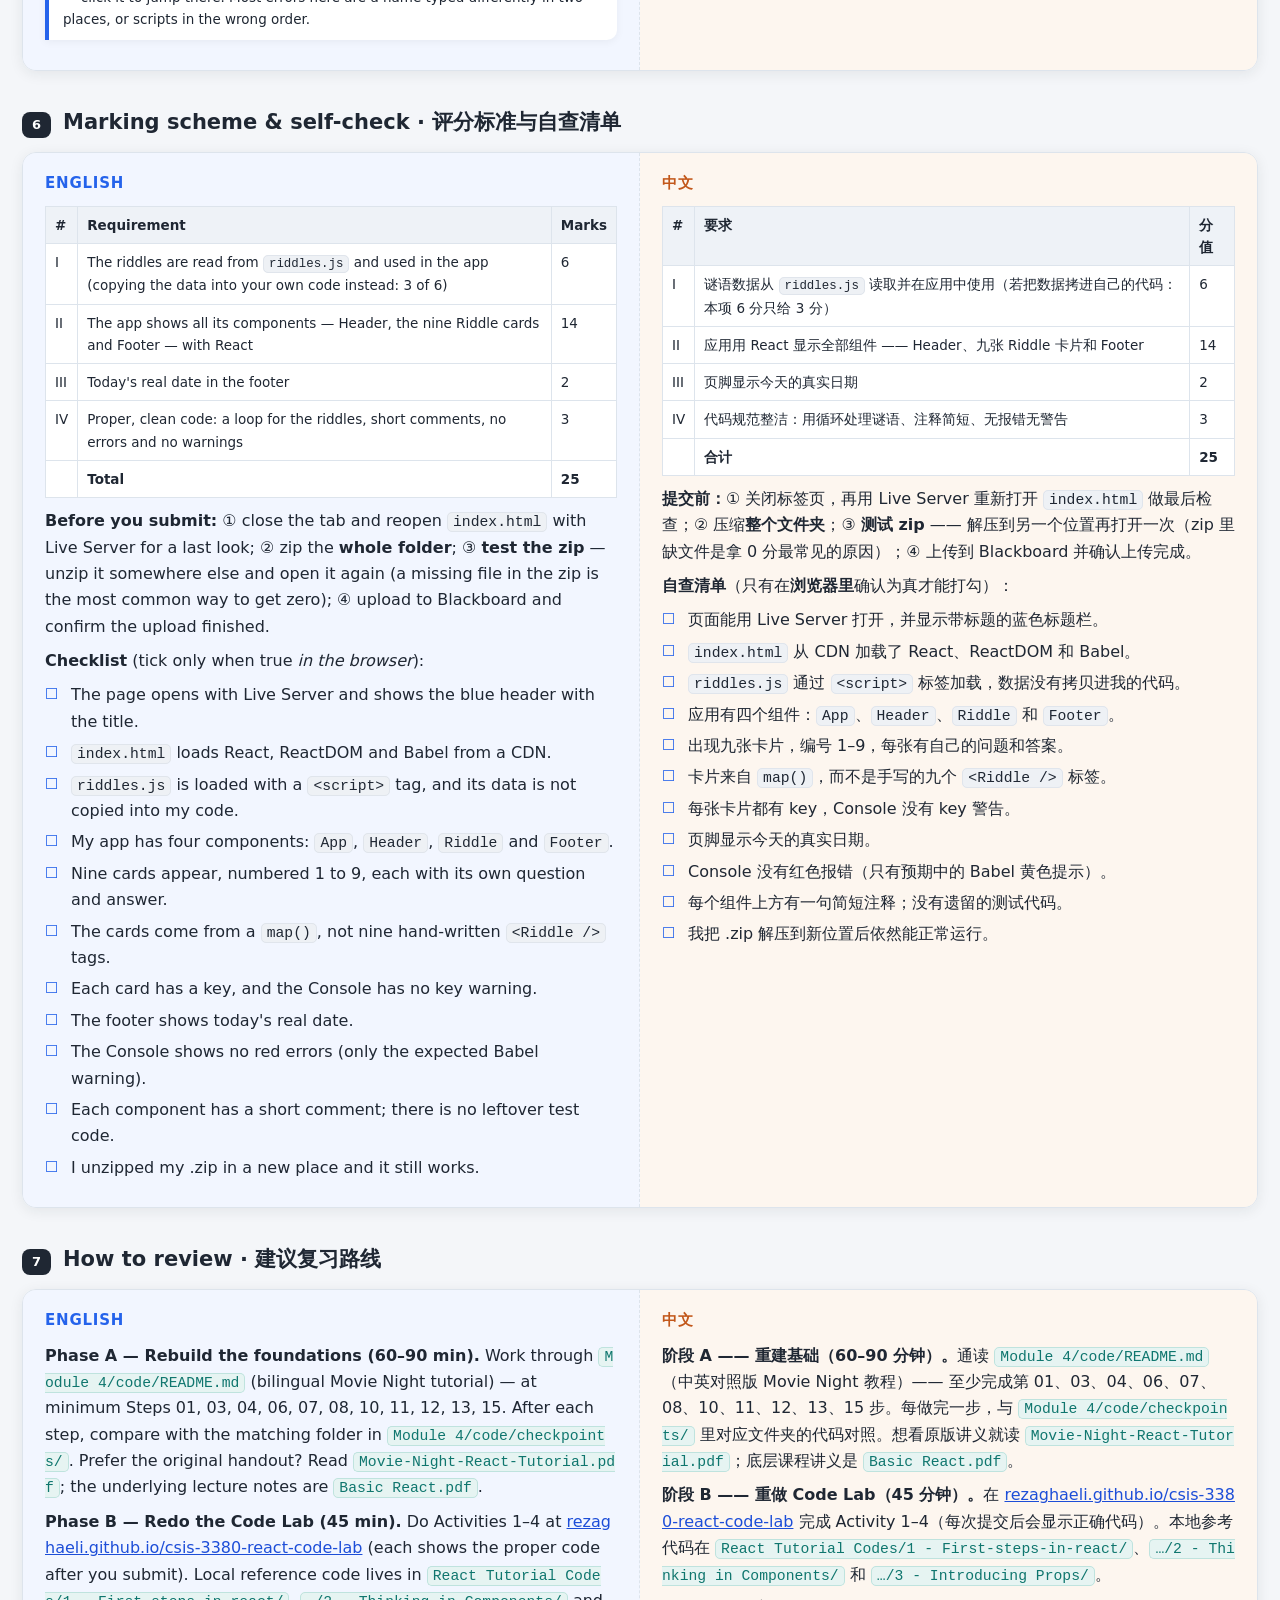
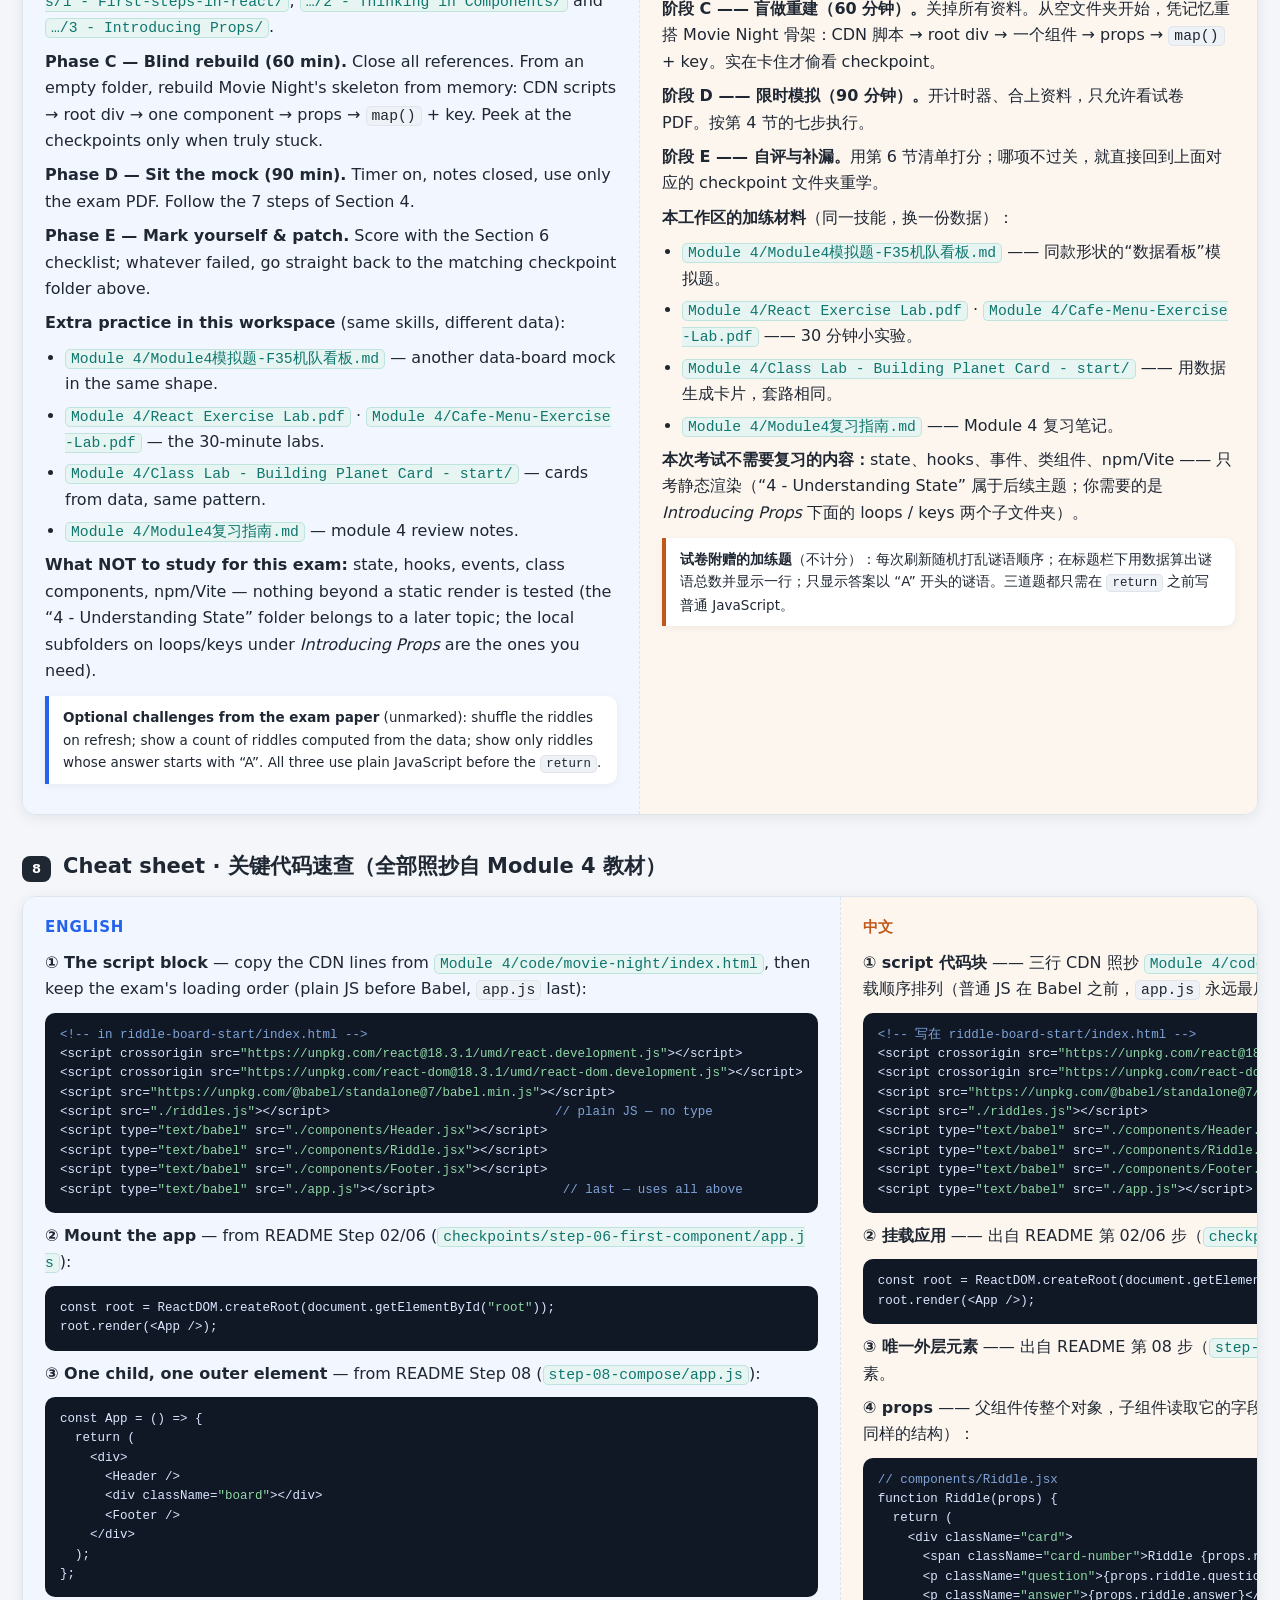
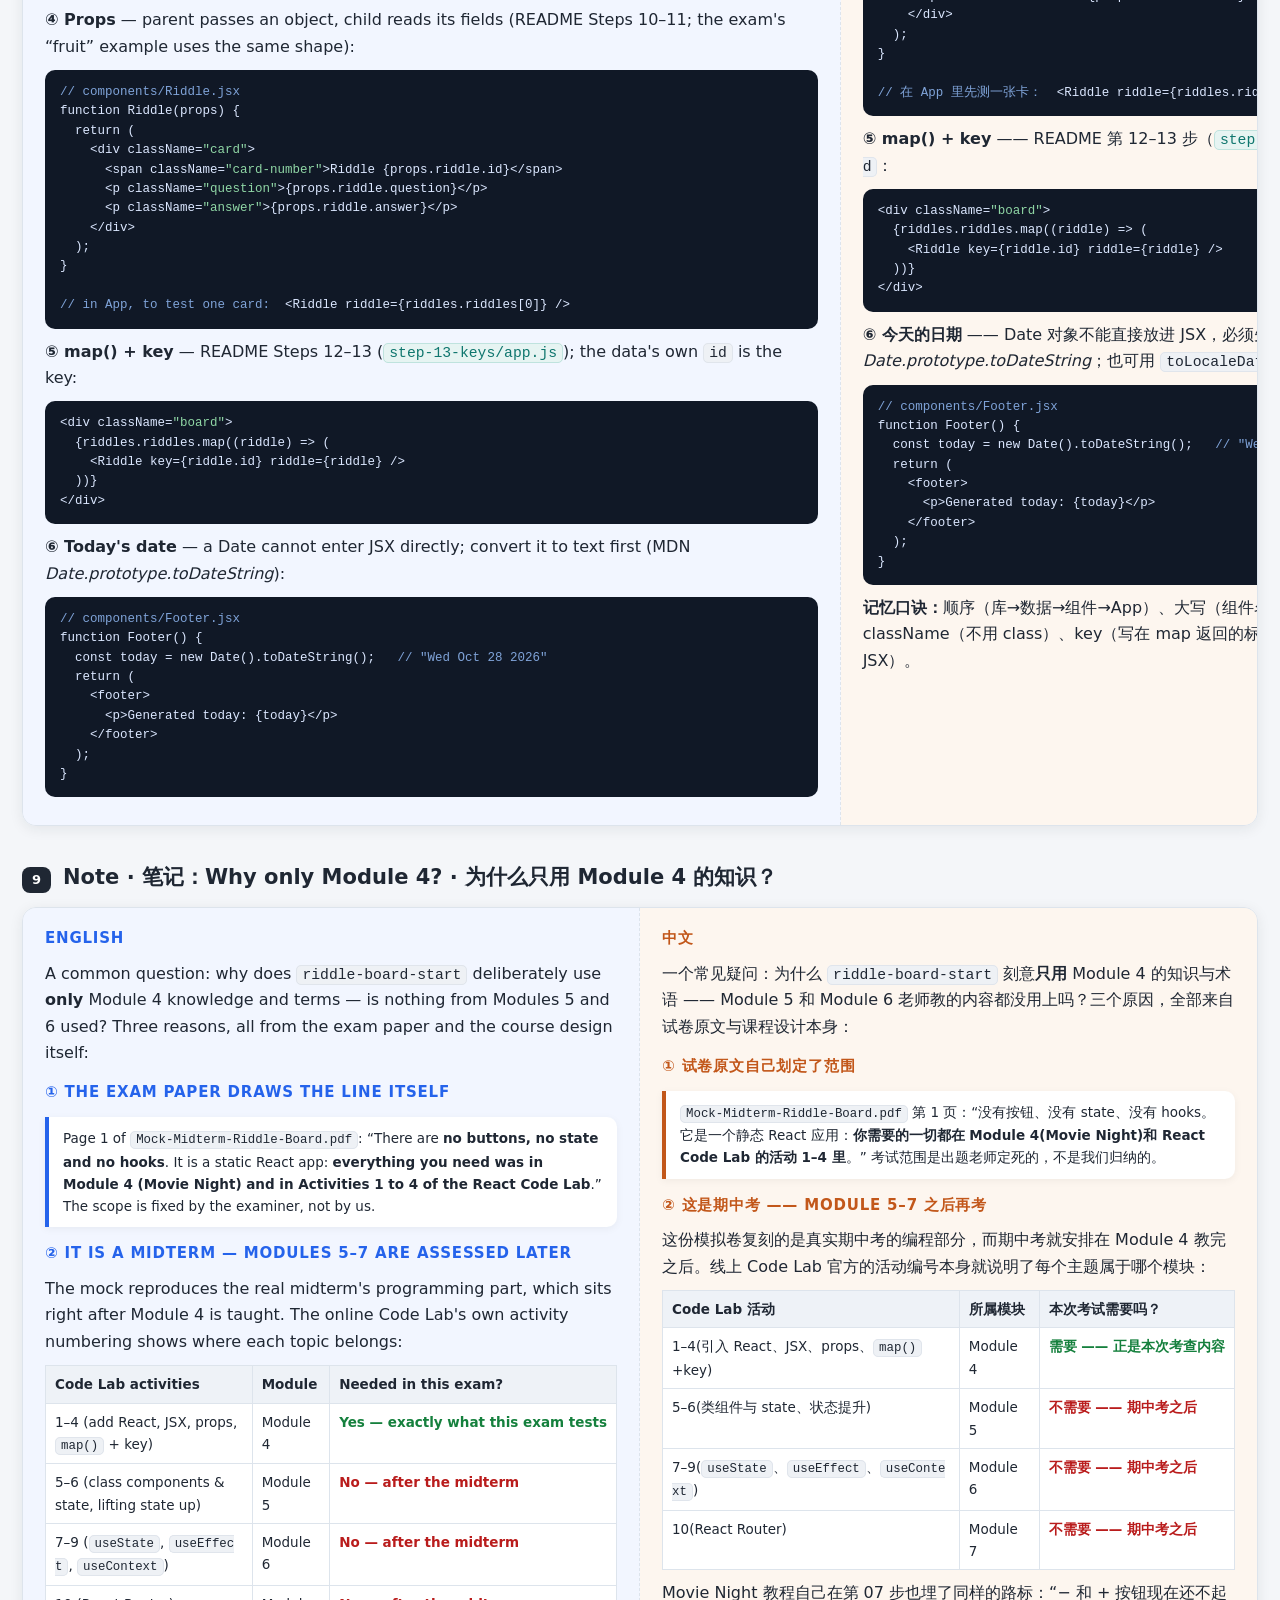
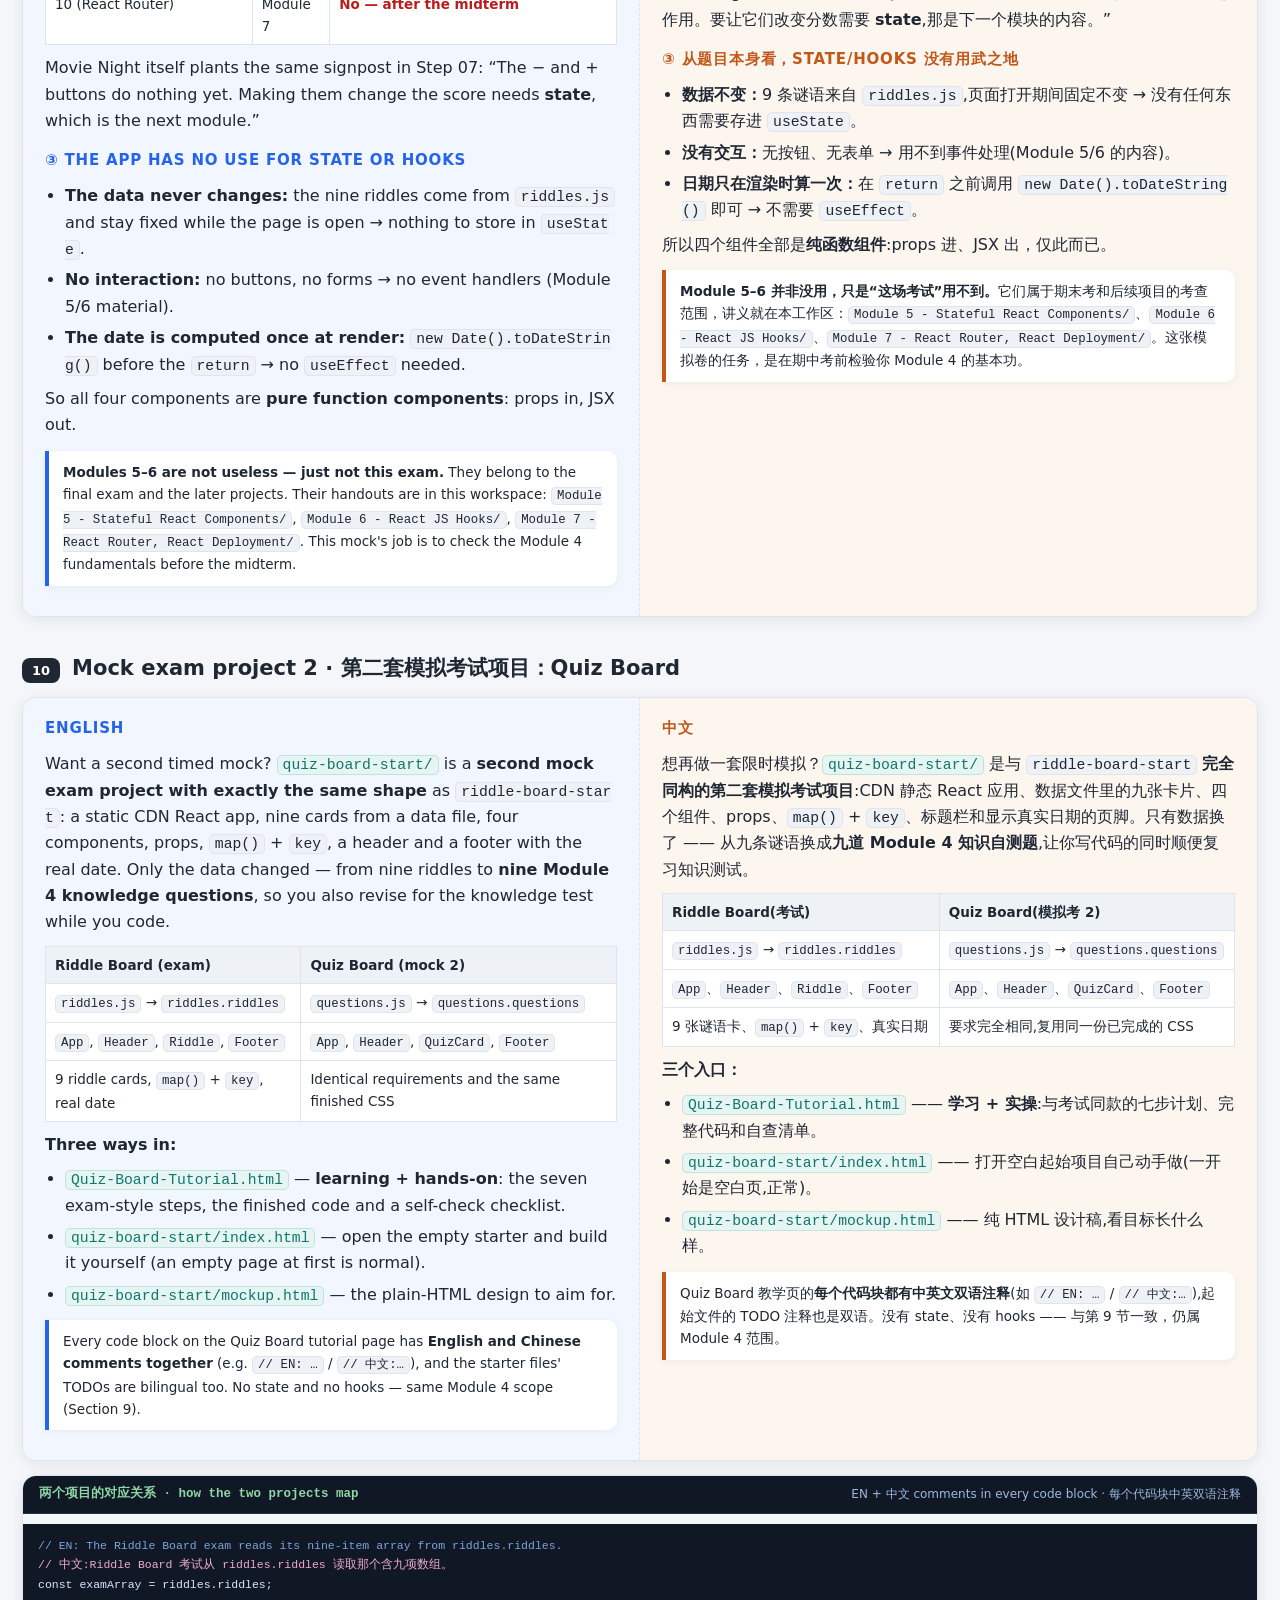
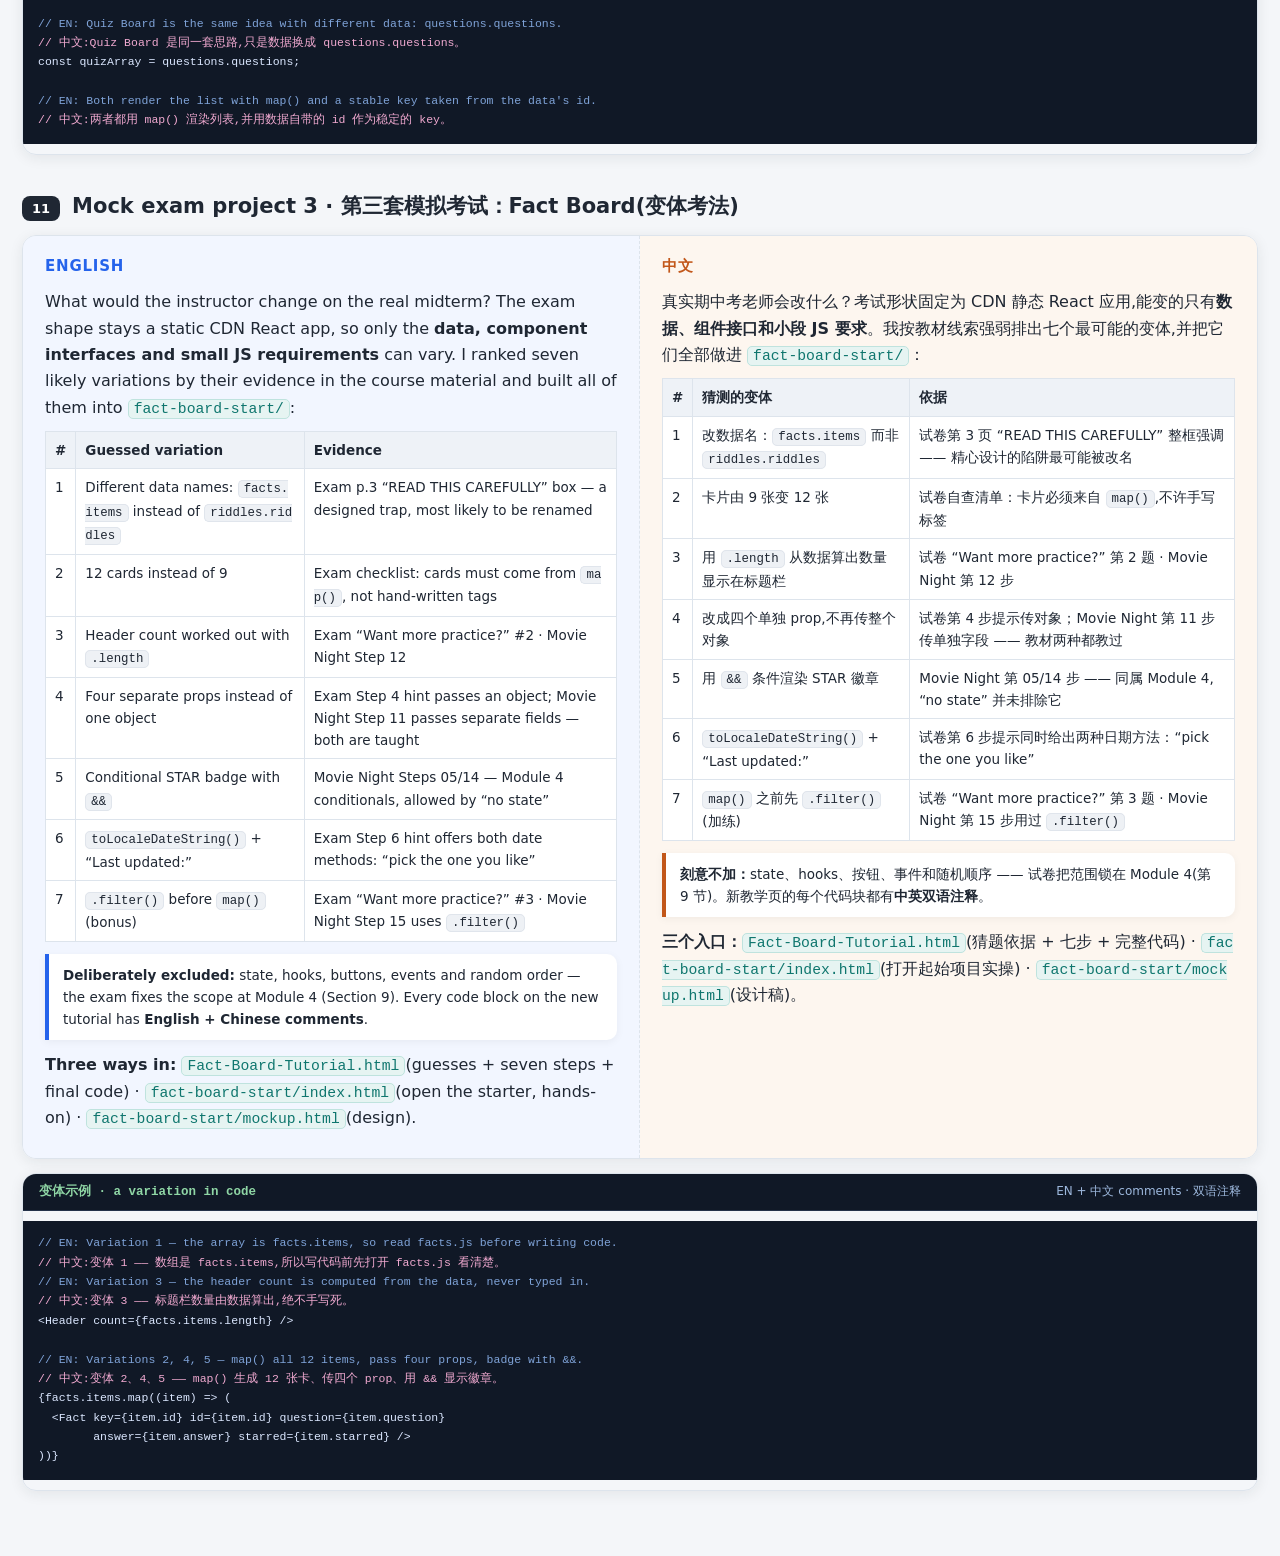
==== commit 88a30ce0: "Add Fact Board mock exam 3: predicted exam variations, starter project, bilingual-comment tutorial a" ====
--- a/index.html
+++ b/index.html
@@ -100,6 +100,9 @@
   .fab.alt:hover{box-shadow:0 14px 30px rgba(76,29,120,.5)}
   .fab .dot{width:10px;height:10px;border-radius:50%;background:#ffd166;box-shadow:0 0 0 4px rgba(255,209,102,.25);animation:pulse 1.8s infinite}
   .fab.alt .dot{background:#8fd6a5}
+  .fab.third{background:linear-gradient(135deg,#7c2d12,#c2571a);box-shadow:0 10px 26px rgba(124,45,18,.4)}
+  .fab.third:hover{box-shadow:0 14px 30px rgba(124,45,18,.5)}
+  .fab.third .dot{background:#ffd8a8}
   @keyframes pulse{0%,100%{box-shadow:0 0 0 4px rgba(255,209,102,.25)}50%{box-shadow:0 0 0 8px rgba(255,209,102,.08)}}
   @media print{.fabs{display:none}}
 
@@ -128,6 +131,7 @@
     <a href="#s8">8 Cheat Sheet 代码速查</a>
     <a href="#s9">9 Note 笔记</a>
     <a href="#s10">10 Quiz Board 模拟考 2</a>
+    <a href="#s11">11 Fact Board 模拟考 3</a>
   </nav>
 </header>
 
@@ -741,6 +745,63 @@
   </div>
 </section>
 
+<!-- ============ SECTION 11 ============ -->
+<section id="s11">
+  <div class="sec-head"><span class="no">11</span><h2>Mock exam project 3 · 第三套模拟考试：Fact Board(变体考法)</h2></div>
+  <div class="duo">
+    <div class="cell en">
+      <h3>English</h3>
+      <p>What would the instructor change on the real midterm? The exam shape stays a static CDN React app, so only the <b>data, component interfaces and small JS requirements</b> can vary. I ranked seven likely variations by their evidence in the course material and built all of them into <a class="src" href="fact-board-start/index.html">fact-board-start/</a>:</p>
+      <table>
+        <tr><th>#</th><th>Guessed variation</th><th>Evidence</th></tr>
+        <tr><td>1</td><td>Different data names: <code>facts.items</code> instead of <code>riddles.riddles</code></td><td>Exam p.3 “READ THIS CAREFULLY” box — a designed trap, most likely to be renamed</td></tr>
+        <tr><td>2</td><td>12 cards instead of 9</td><td>Exam checklist: cards must come from <code>map()</code>, not hand-written tags</td></tr>
+        <tr><td>3</td><td>Header count worked out with <code>.length</code></td><td>Exam “Want more practice?” #2 · Movie Night Step 12</td></tr>
+        <tr><td>4</td><td>Four separate props instead of one object</td><td>Exam Step 4 hint passes an object; Movie Night Step 11 passes separate fields — both are taught</td></tr>
+        <tr><td>5</td><td>Conditional STAR badge with <code>&amp;&amp;</code></td><td>Movie Night Steps 05/14 — Module 4 conditionals, allowed by “no state”</td></tr>
+        <tr><td>6</td><td><code>toLocaleDateString()</code> + “Last updated:”</td><td>Exam Step 6 hint offers both date methods: “pick the one you like”</td></tr>
+        <tr><td>7</td><td><code>.filter()</code> before <code>map()</code> (bonus)</td><td>Exam “Want more practice?” #3 · Movie Night Step 15 uses <code>.filter()</code></td></tr>
+      </table>
+      <div class="note"><b>Deliberately excluded:</b> state, hooks, buttons, events and random order — the exam fixes the scope at Module 4 (Section 9). Every code block on the new tutorial has <b>English + Chinese comments</b>.</div>
+      <p><b>Three ways in:</b> <a class="src" href="Fact-Board-Tutorial.html">Fact-Board-Tutorial.html</a>(guesses + seven steps + final code) · <a class="src" href="fact-board-start/index.html">fact-board-start/index.html</a>(open the starter, hands-on) · <a class="src" href="fact-board-start/mockup.html">fact-board-start/mockup.html</a>(design).</p>
+    </div>
+    <div class="cell zh">
+      <h3>中文</h3>
+      <p>真实期中考老师会改什么？考试形状固定为 CDN 静态 React 应用,能变的只有<b>数据、组件接口和小段 JS 要求</b>。我按教材线索强弱排出七个最可能的变体,并把它们全部做进 <a class="src" href="fact-board-start/index.html">fact-board-start/</a>：</p>
+      <table>
+        <tr><th>#</th><th>猜测的变体</th><th>依据</th></tr>
+        <tr><td>1</td><td>改数据名：<code>facts.items</code> 而非 <code>riddles.riddles</code></td><td>试卷第 3 页 “READ THIS CAREFULLY” 整框强调 —— 精心设计的陷阱最可能被改名</td></tr>
+        <tr><td>2</td><td>卡片由 9 张变 12 张</td><td>试卷自查清单：卡片必须来自 <code>map()</code>,不许手写标签</td></tr>
+        <tr><td>3</td><td>用 <code>.length</code> 从数据算出数量显示在标题栏</td><td>试卷 “Want more practice?” 第 2 题 · Movie Night 第 12 步</td></tr>
+        <tr><td>4</td><td>改成四个单独 prop,不再传整个对象</td><td>试卷第 4 步提示传对象；Movie Night 第 11 步传单独字段 —— 教材两种都教过</td></tr>
+        <tr><td>5</td><td>用 <code>&amp;&amp;</code> 条件渲染 STAR 徽章</td><td>Movie Night 第 05/14 步 —— 同属 Module 4, “no state” 并未排除它</td></tr>
+        <tr><td>6</td><td><code>toLocaleDateString()</code> + “Last updated:”</td><td>试卷第 6 步提示同时给出两种日期方法：“pick the one you like”</td></tr>
+        <tr><td>7</td><td><code>map()</code> 之前先 <code>.filter()</code>(加练)</td><td>试卷 “Want more practice?” 第 3 题 · Movie Night 第 15 步用过 <code>.filter()</code></td></tr>
+      </table>
+      <div class="note zh-note"><b>刻意不加：</b>state、hooks、按钮、事件和随机顺序 —— 试卷把范围锁在 Module 4(第 9 节)。新教学页的每个代码块都有<b>中英双语注释</b>。</div>
+      <p><b>三个入口：</b><a class="src" href="Fact-Board-Tutorial.html">Fact-Board-Tutorial.html</a>(猜题依据 + 七步 + 完整代码) · <a class="src" href="fact-board-start/index.html">fact-board-start/index.html</a>(打开起始项目实操) · <a class="src" href="fact-board-start/mockup.html">fact-board-start/mockup.html</a>(设计稿)。</p>
+    </div>
+  </div>
+  <div class="codecard">
+    <div class="cc-head">
+      <span class="file">变体示例 · a variation in code</span>
+      <span class="src">EN + 中文 comments · 双语注释</span>
+    </div>
+    <pre><code><span class="c">// EN: Variation 1 — the array is facts.items, so read facts.js before writing code.</span>
+<span class="z">// 中文:变体 1 —— 数组是 facts.items,所以写代码前先打开 facts.js 看清楚。</span>
+<span class="c">// EN: Variation 3 — the header count is computed from the data, never typed in.</span>
+<span class="z">// 中文:变体 3 —— 标题栏数量由数据算出,绝不手写死。</span>
+&lt;Header count={facts.items.length} /&gt;
+
+<span class="c">// EN: Variations 2, 4, 5 — map() all 12 items, pass four props, badge with &amp;&amp;.</span>
+<span class="z">// 中文:变体 2、4、5 —— map() 生成 12 张卡、传四个 prop、用 &amp;&amp; 显示徽章。</span>
+{facts.items.map((item) =&gt; (
+  &lt;Fact key={item.id} id={item.id} question={item.question}
+        answer={item.answer} starred={item.starred} /&gt;
+))}</code></pre>
+  </div>
+</section>
+
 </main>
 
 <footer class="page">
@@ -748,6 +809,9 @@
 </footer>
 
 <div class="fabs">
+  <a class="fab third" href="Fact-Board-Tutorial.html" title="Fact Board mock exam 3: exam variations · 模拟考 3:变体考法">
+    <span class="dot"></span>Fact Board 模拟考 3 · 变体考法 →
+  </a>
   <a class="fab alt" href="Quiz-Board-Tutorial.html" title="Quiz Board mock exam 2: learn and practice · 模拟考 2:学习与实操">
     <span class="dot"></span>Quiz Board 模拟考 2 · 学习 + 实操 →
   </a>
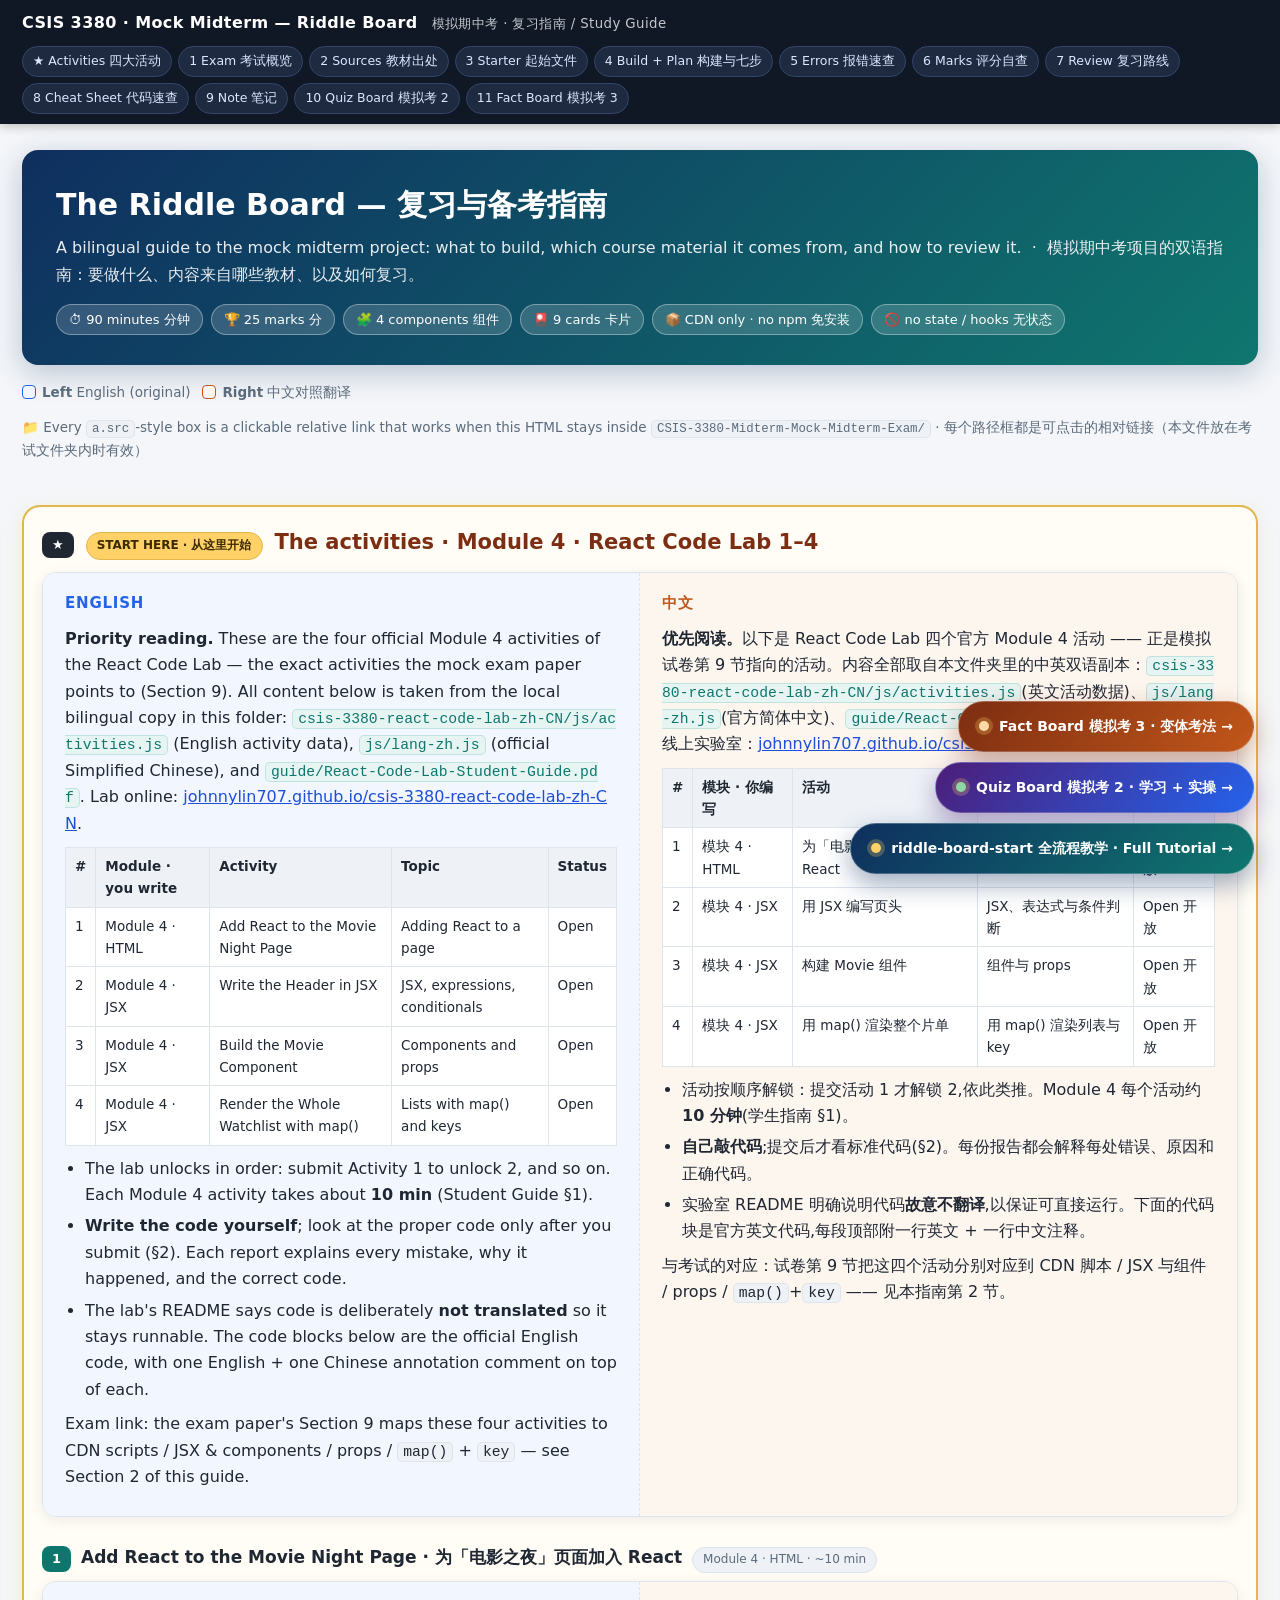
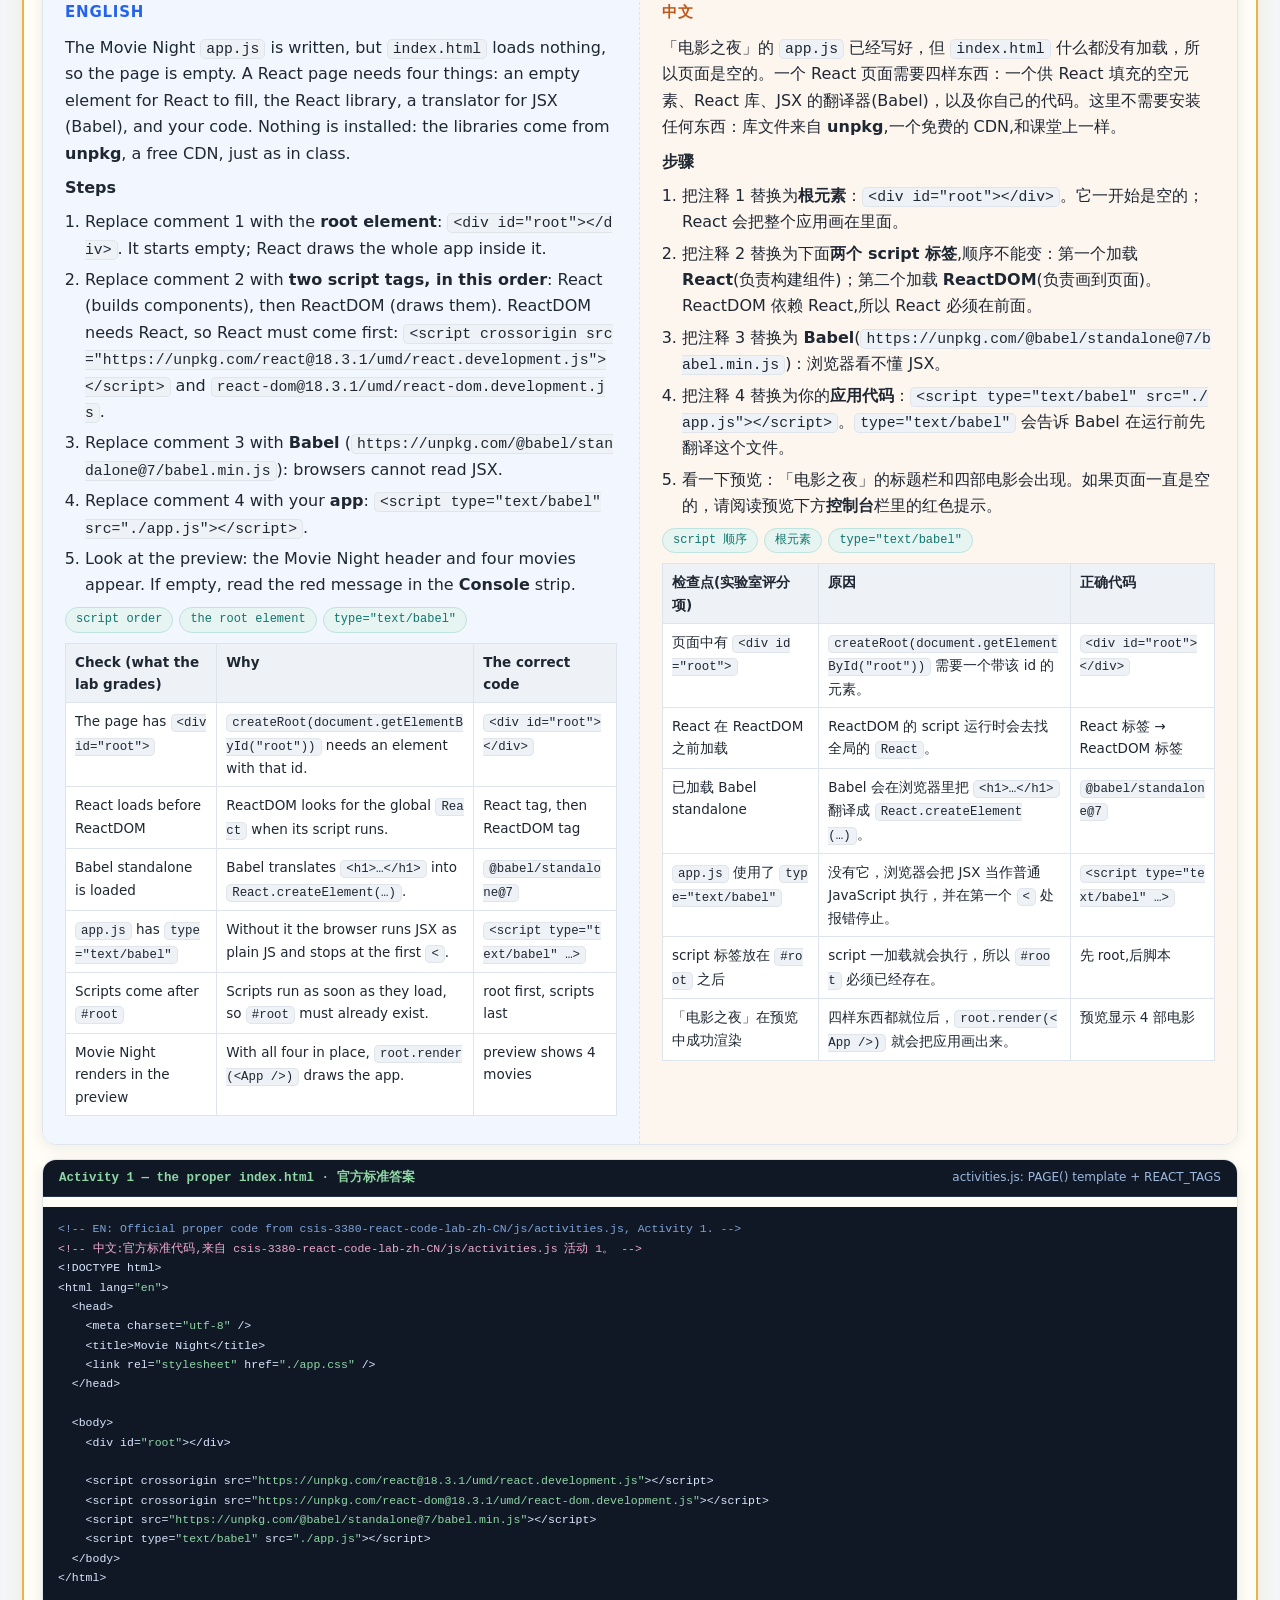
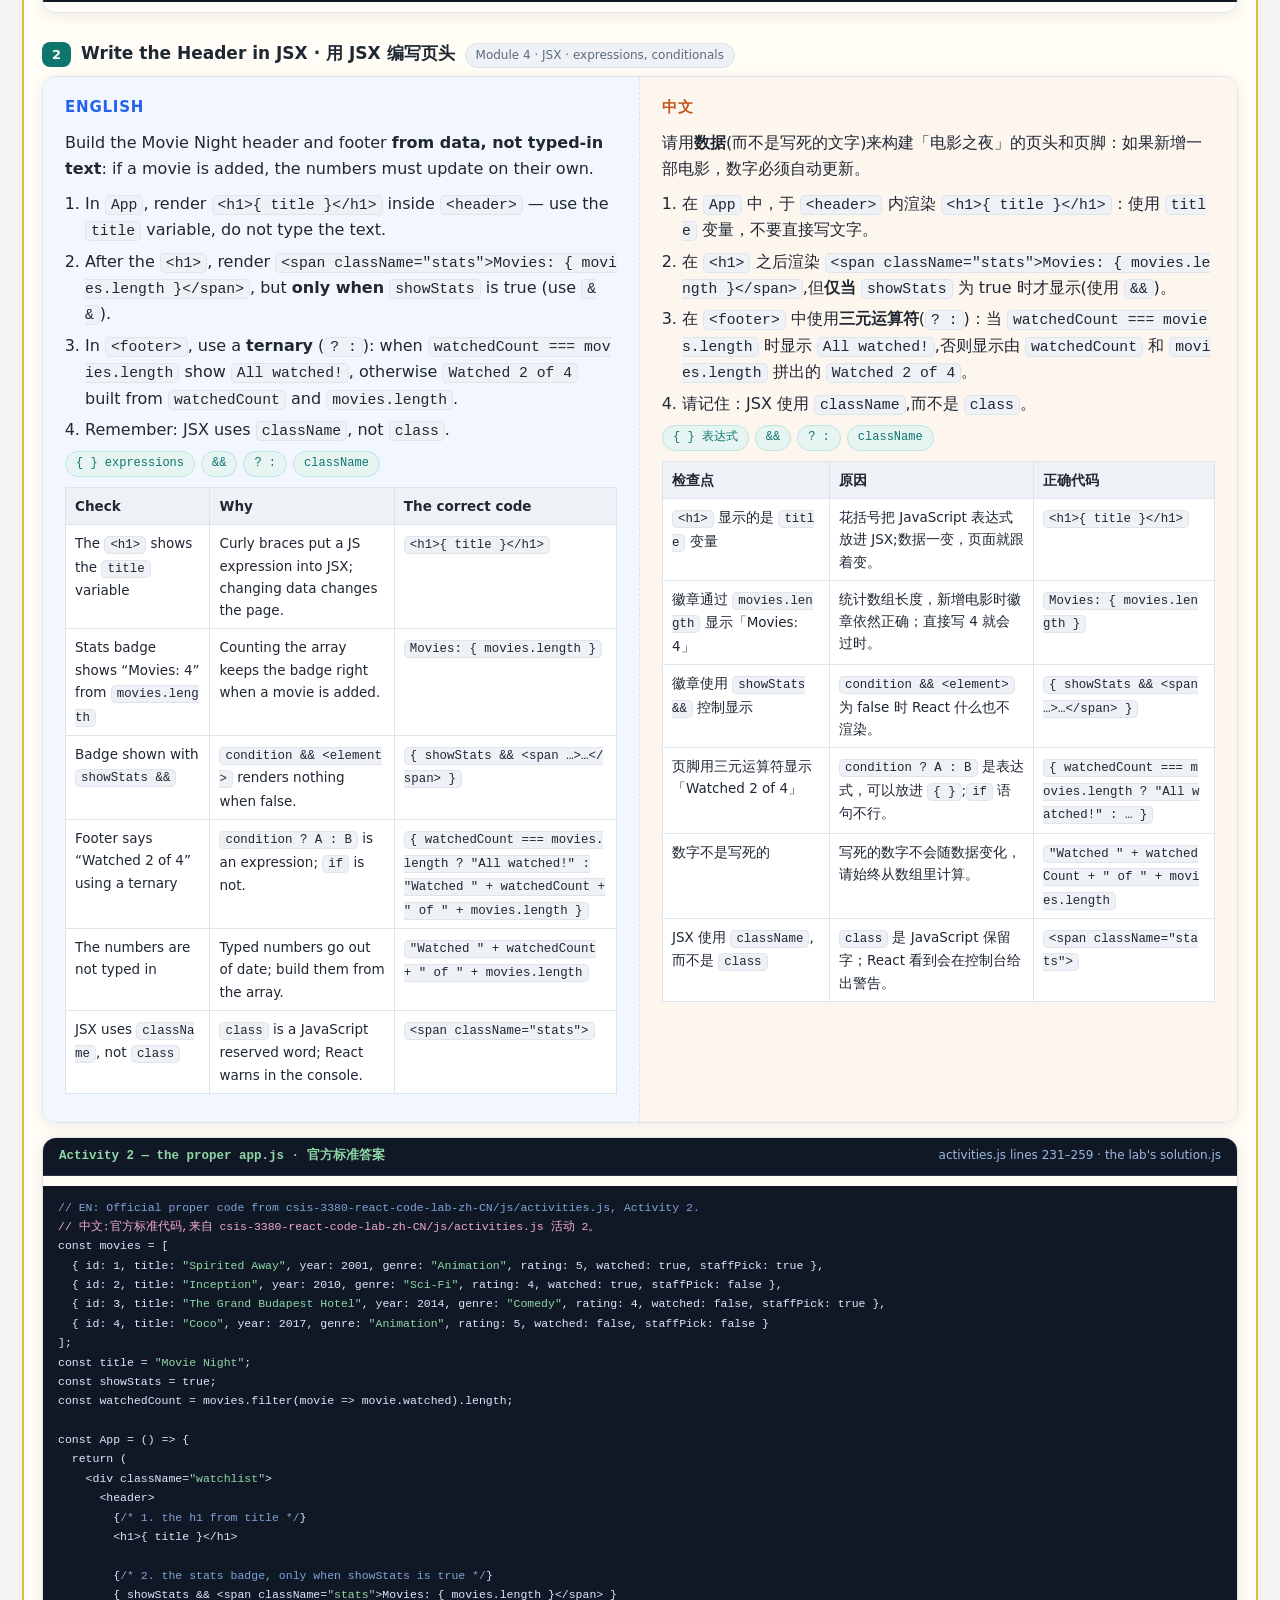
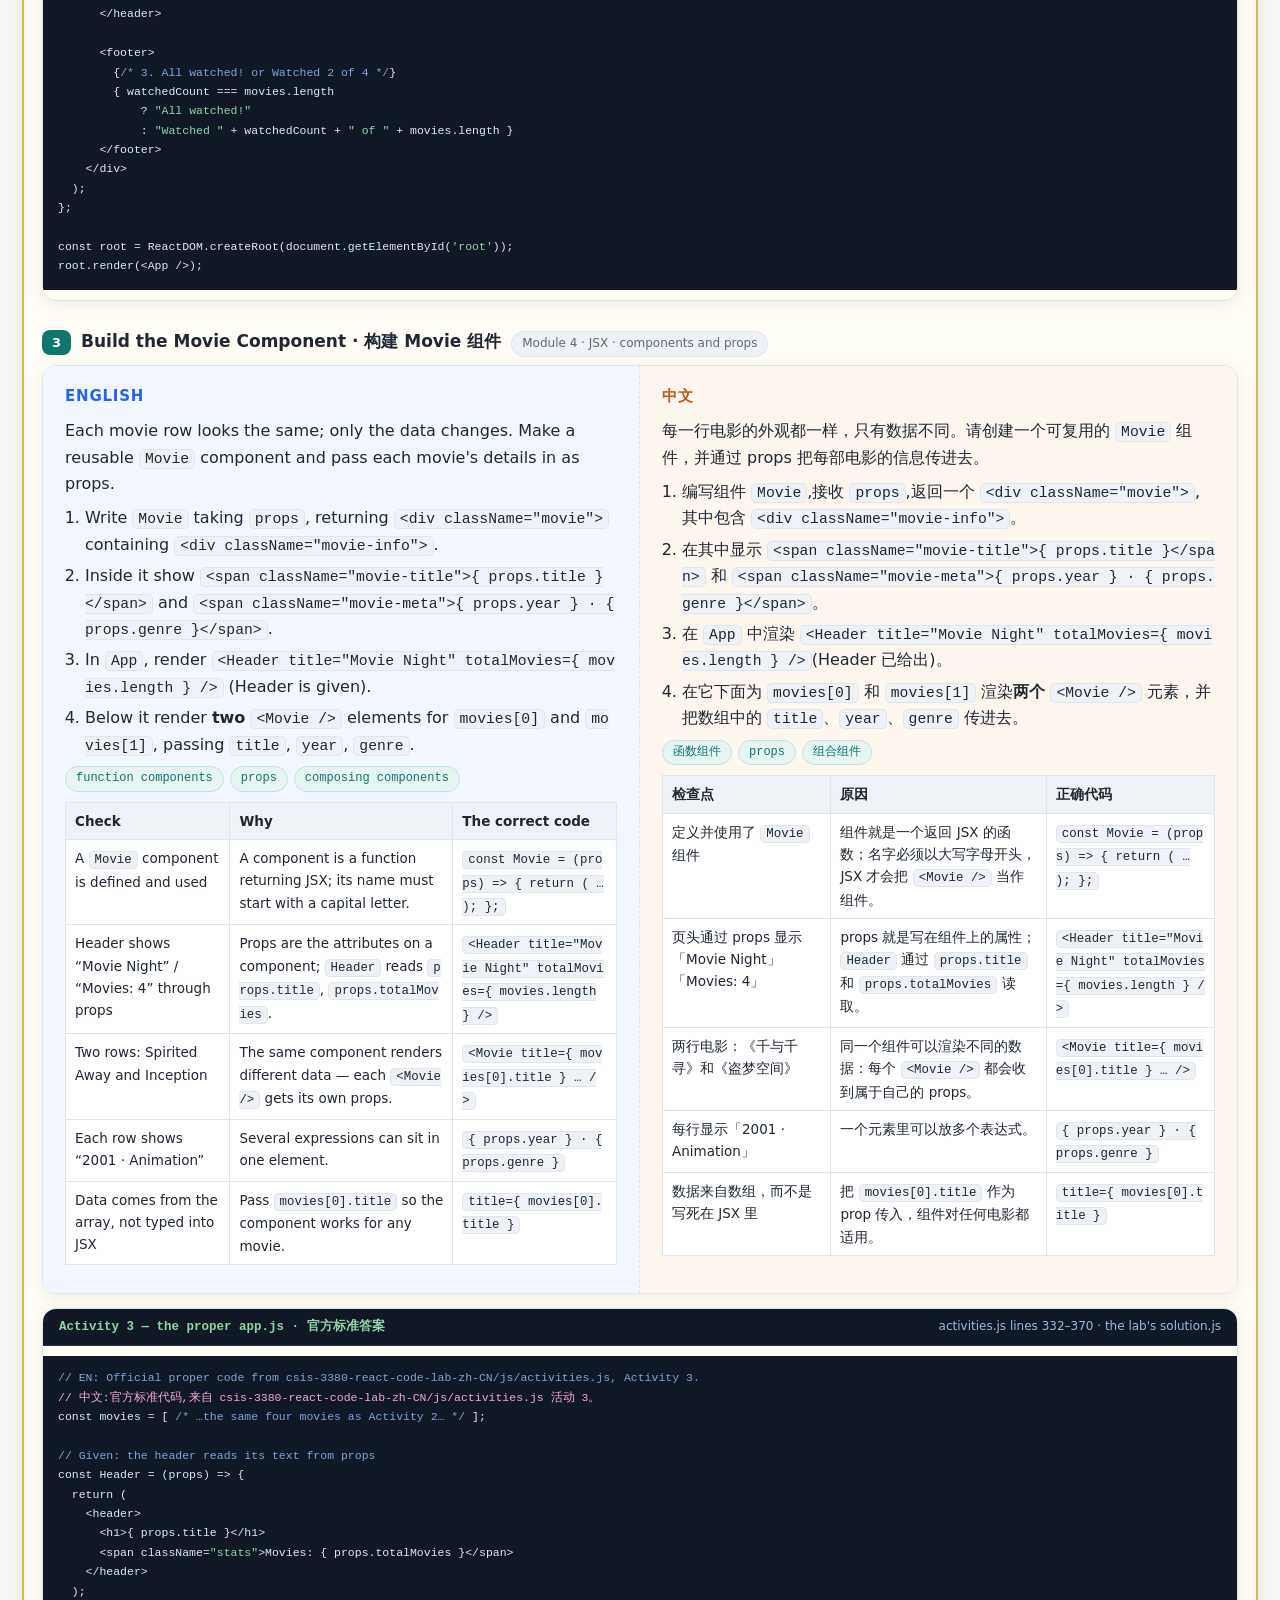
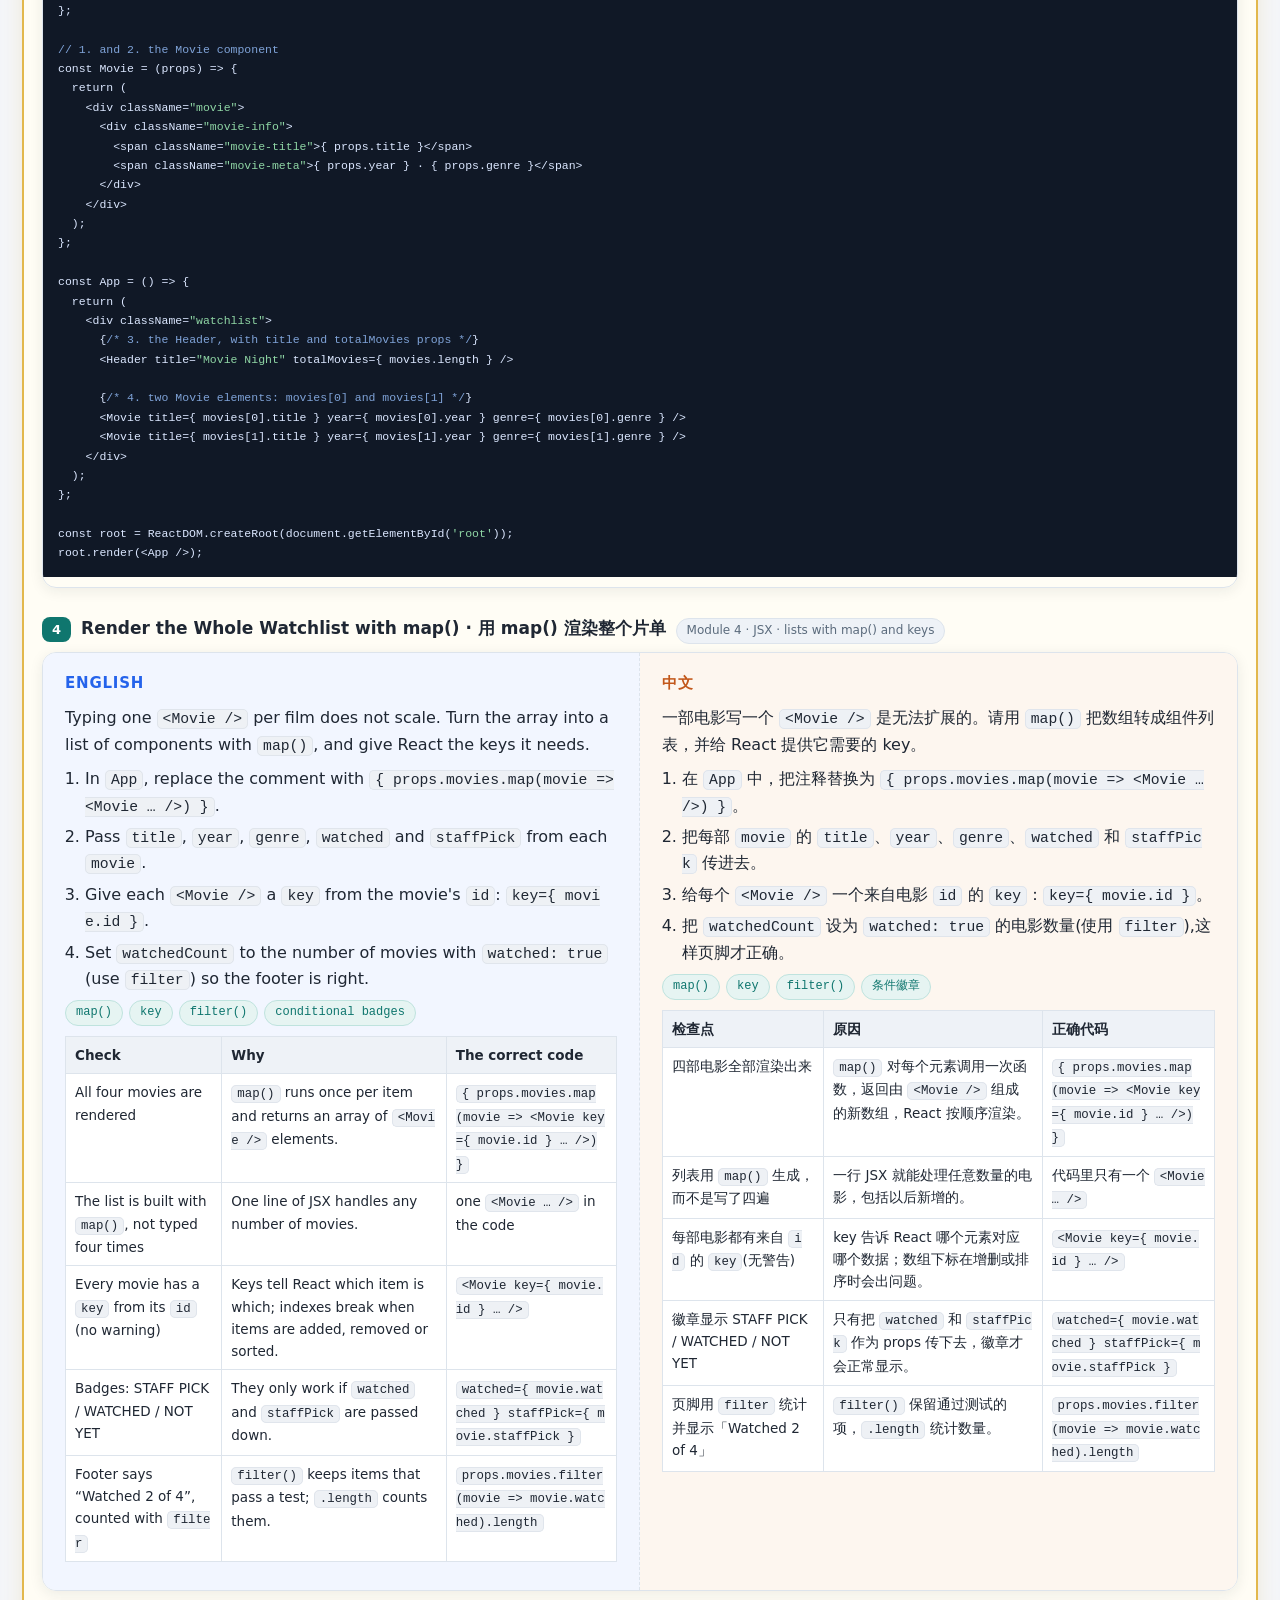
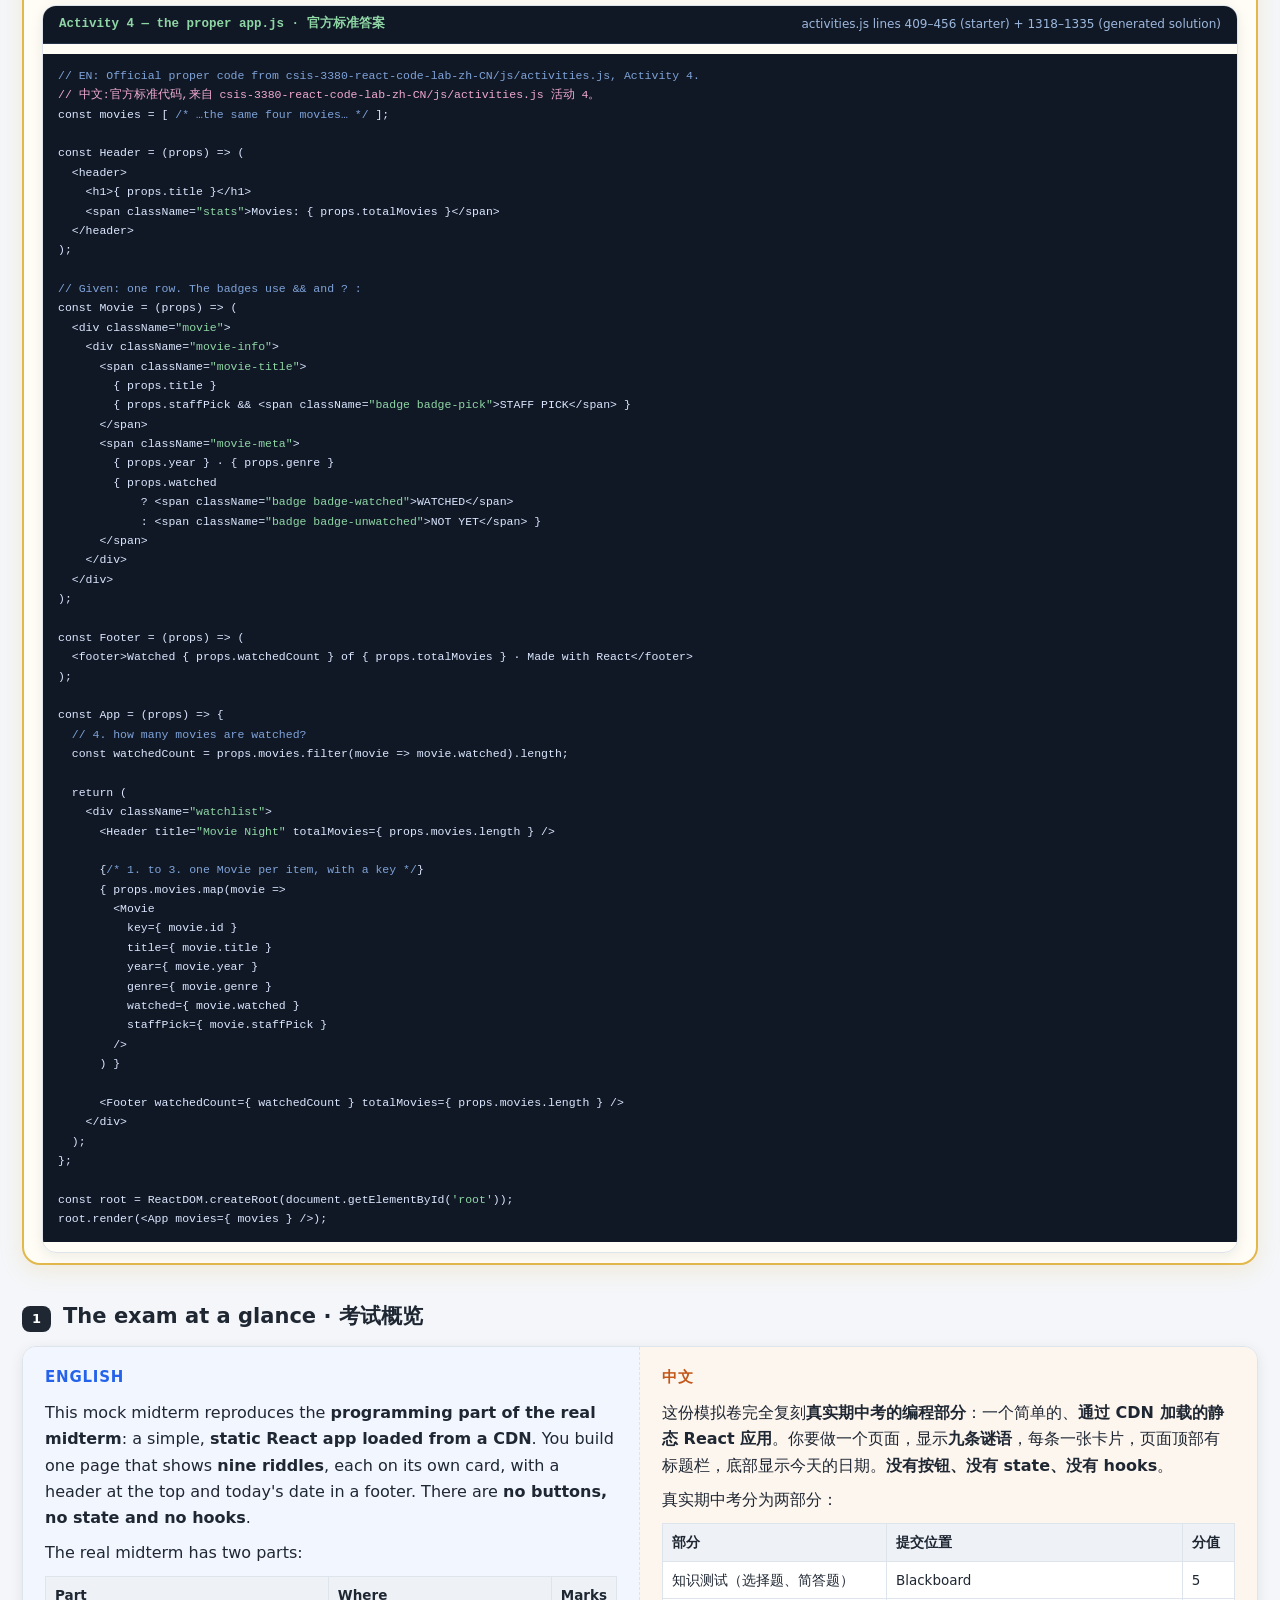
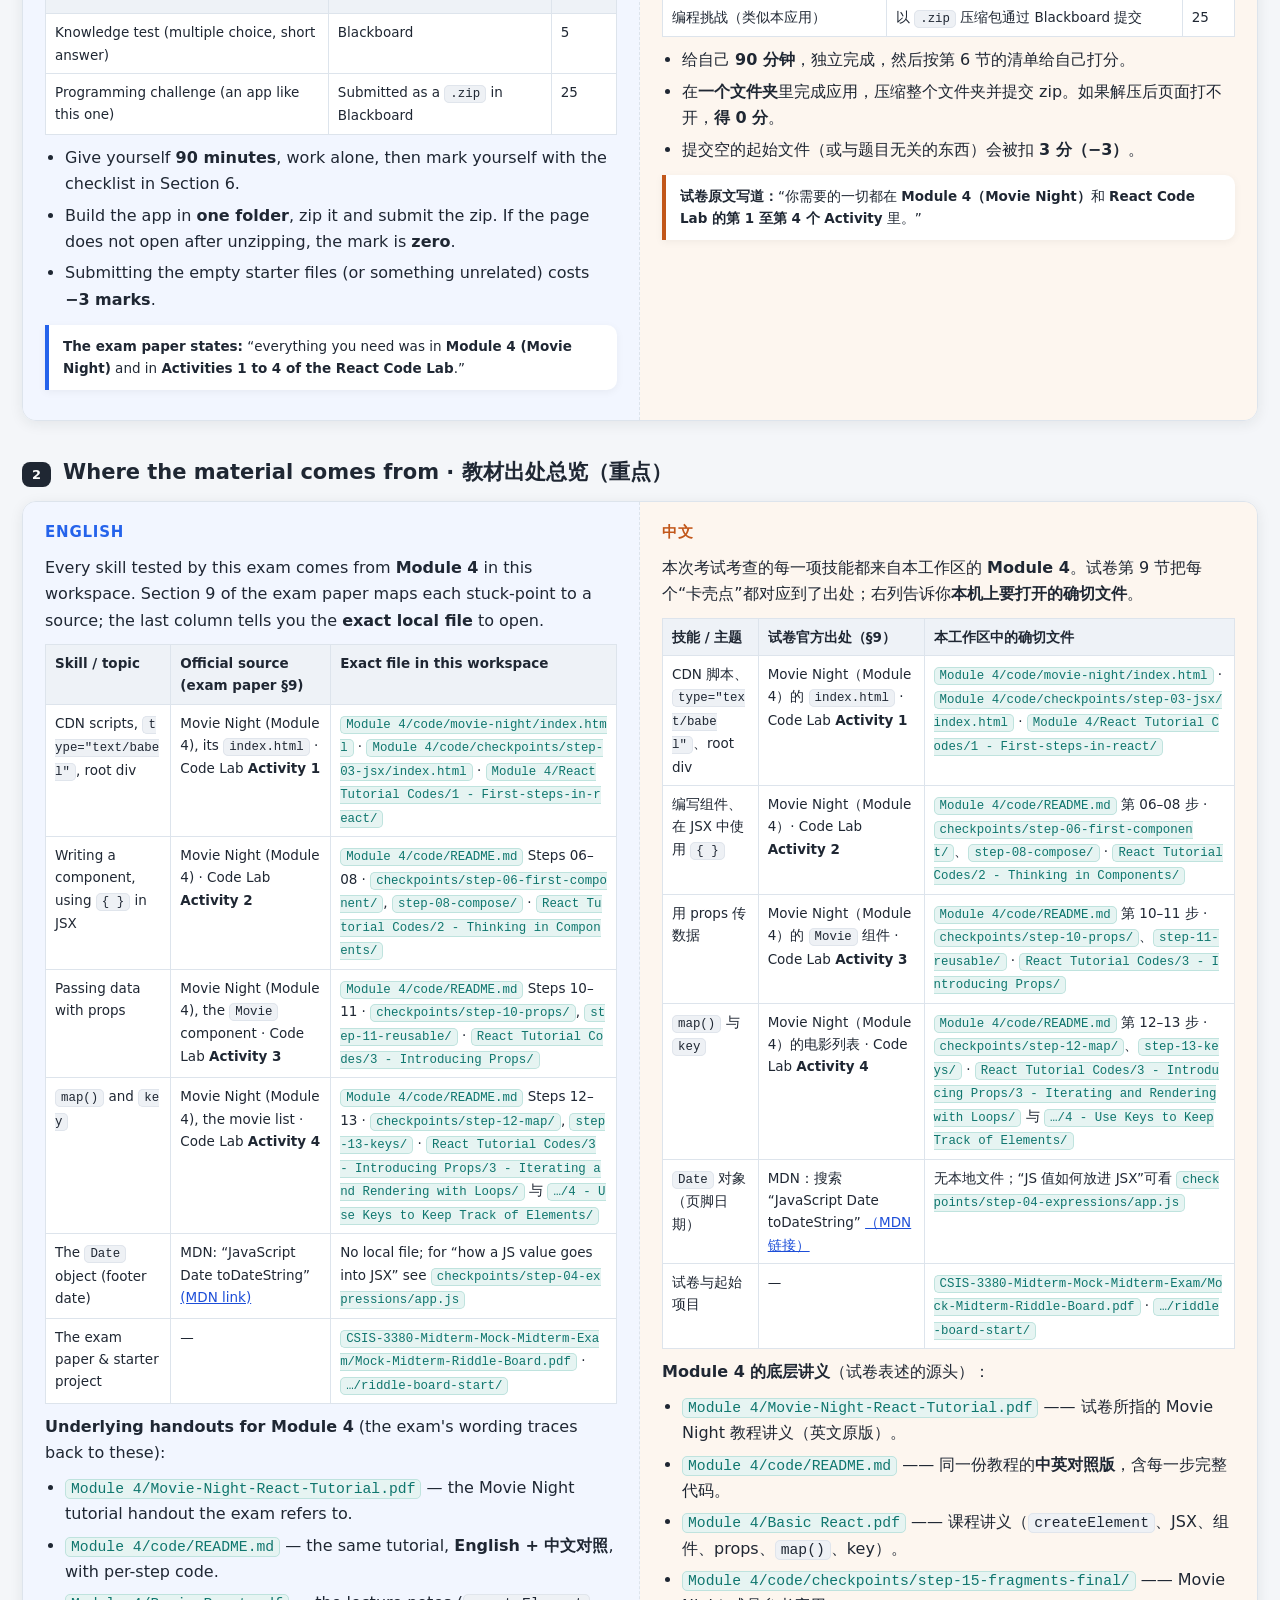
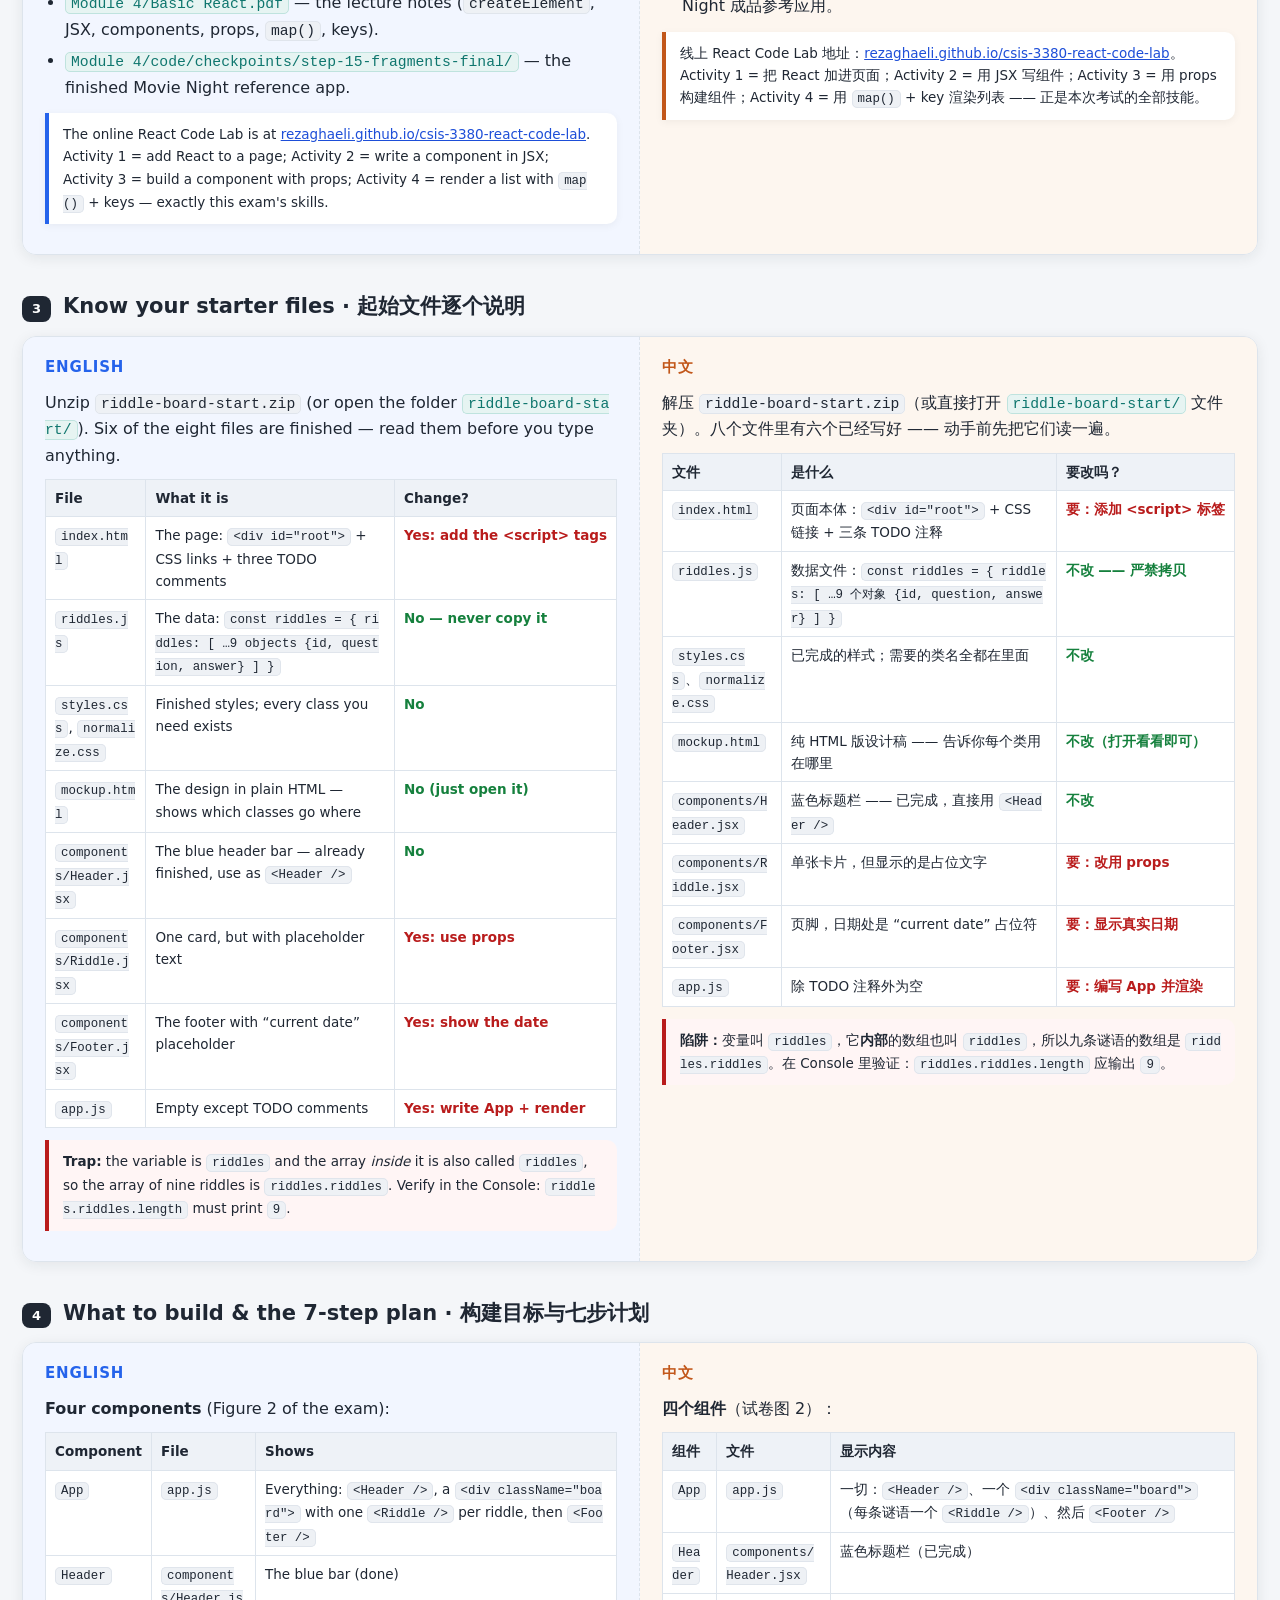
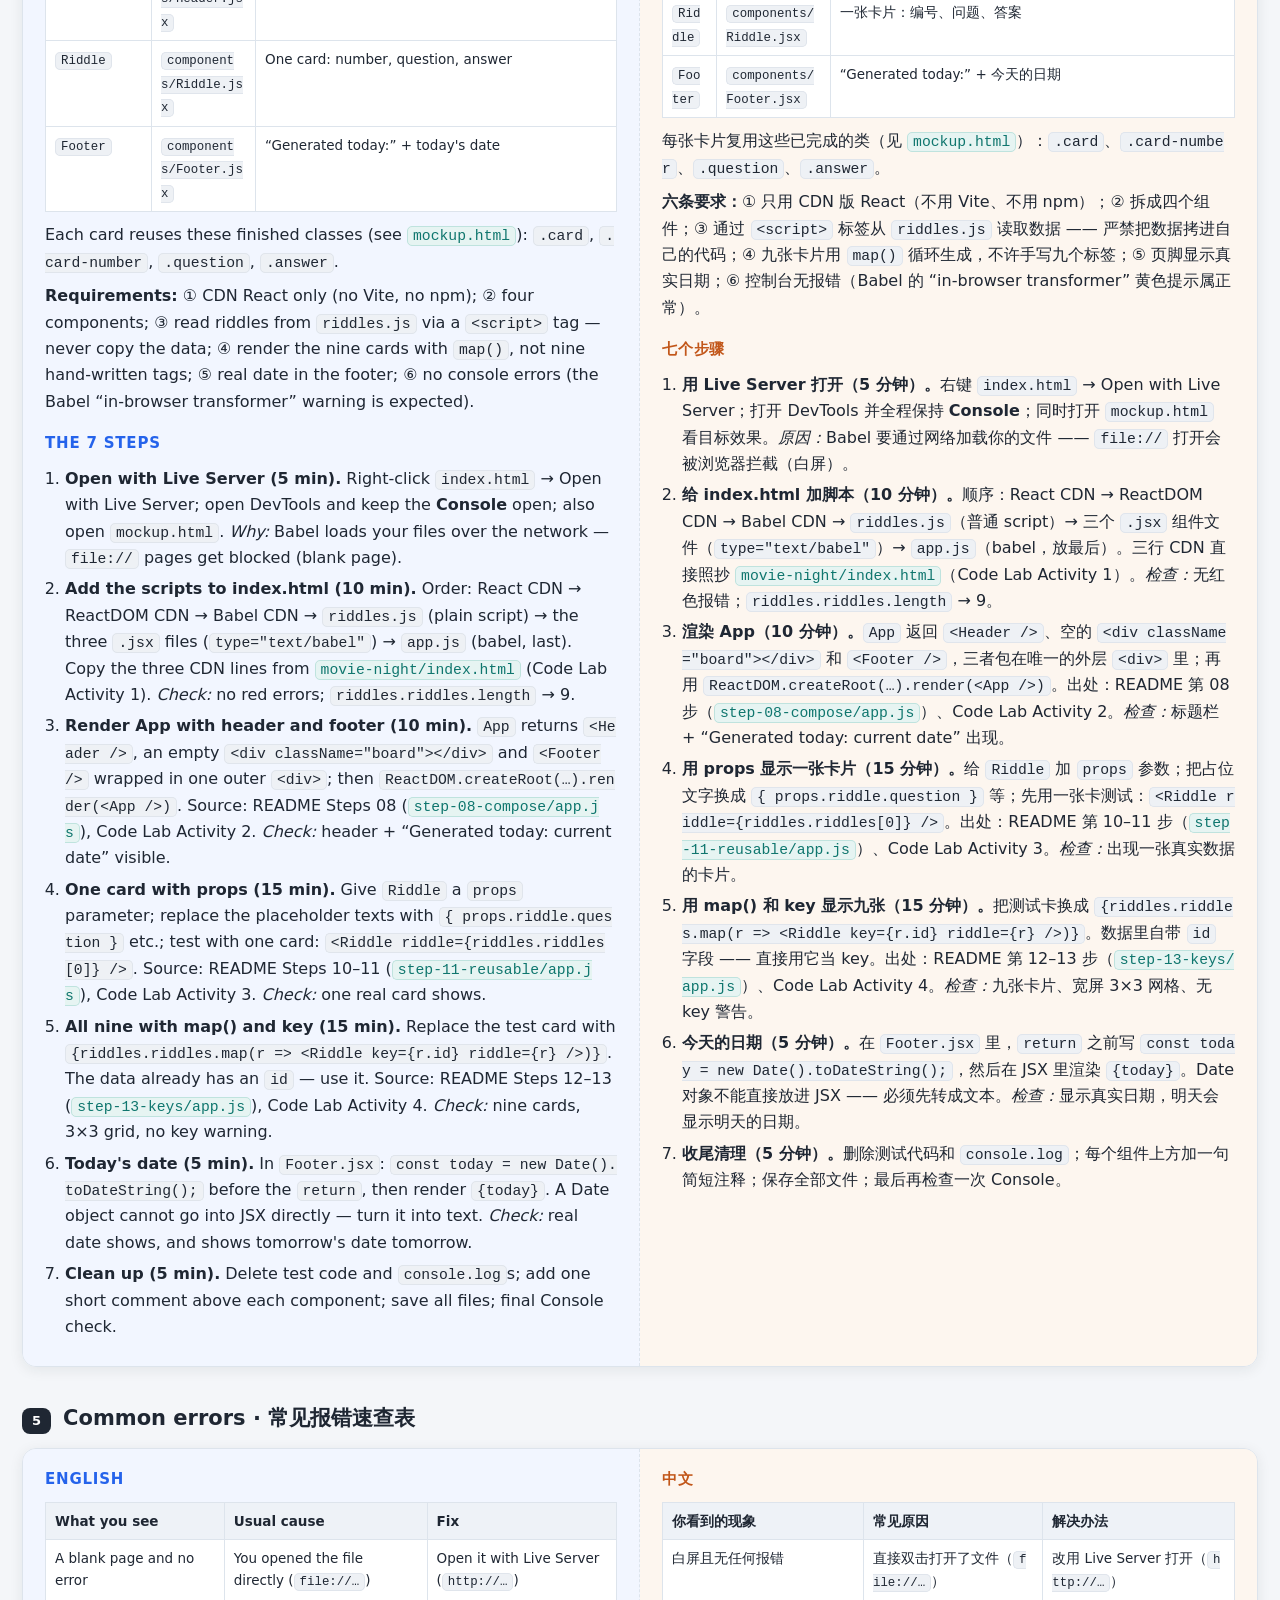
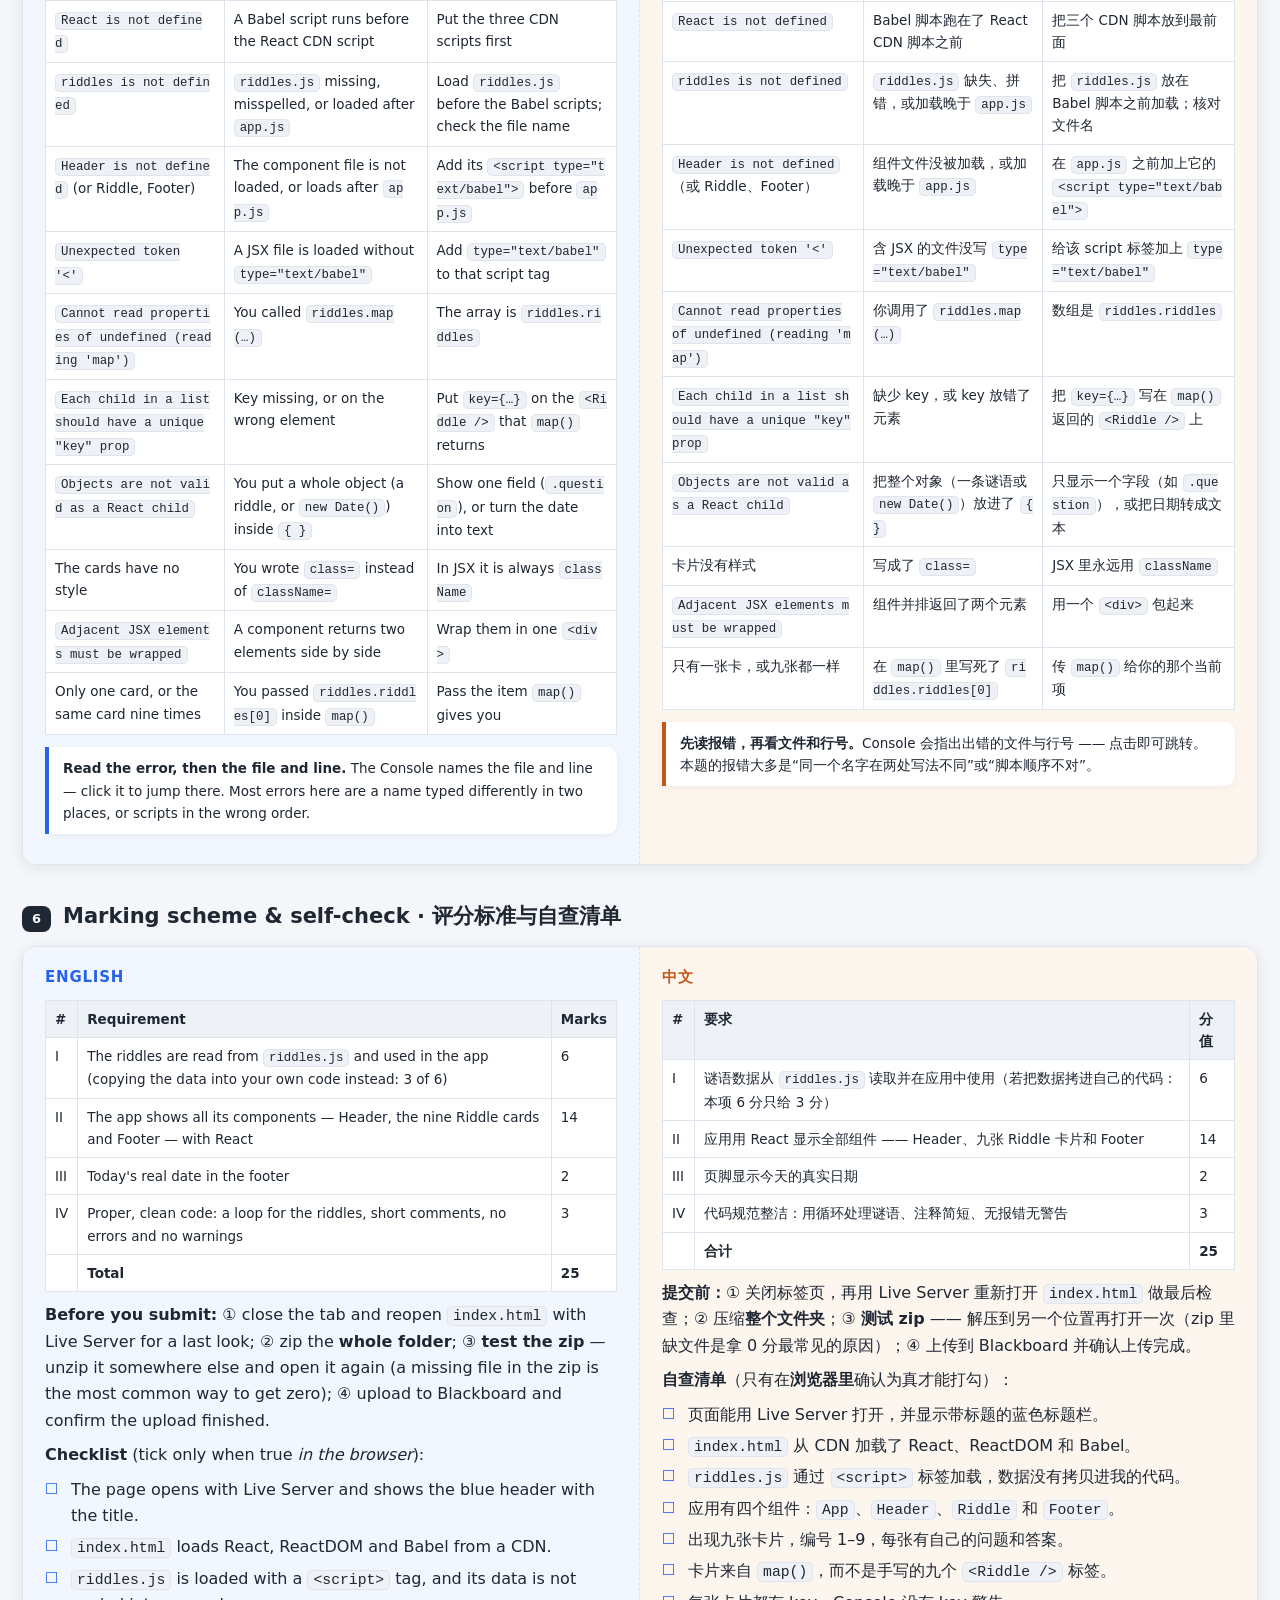
==== commit cb3f2333: "Add Code Lab Module 4 activities to top of guide; audit Riddle Board tutorial against activities 1-4" ====
--- a/index.html
+++ b/index.html
@@ -106,6 +106,17 @@
   @keyframes pulse{0%,100%{box-shadow:0 0 0 4px rgba(255,209,102,.25)}50%{box-shadow:0 0 0 8px rgba(255,209,102,.08)}}
   @media print{.fabs{display:none}}
 
+  /* ---------- priority: Code Lab activities ---------- */
+  .priority{border:2px solid #e2b84d;border-radius:18px;padding:18px 18px 10px;background:#fffdf5;box-shadow:0 6px 22px rgba(226,184,77,.18)}
+  .priority > .sec-head h2{color:#7c2d12}
+  .startbadge{background:#ffd166;color:#3b2a00;font-weight:800;font-size:12px;padding:3px 10px;border-radius:99px;border:1px solid #e2b84d}
+  .act-head{display:flex;align-items:baseline;gap:10px;margin:26px 0 8px;flex-wrap:wrap}
+  .act-head .no{background:#0f766e;color:#fff;border-radius:8px;padding:2px 10px;font-size:13px;font-weight:700}
+  .act-head .tag{background:#eef2f7;color:var(--muted);border:1px solid var(--line);border-radius:99px;padding:2px 10px;font-size:12px}
+  .act-head h3{margin:0;font-size:17px}
+  .skills{display:flex;flex-wrap:wrap;gap:6px;margin:8px 0}
+  .skills span{background:#e6f4f2;color:var(--accent);border:1px solid #bfe3de;border-radius:99px;padding:2px 10px;font-size:12px;font-family:"SF Mono",Menlo,Consolas,monospace}
+
   /* ---------- print ---------- */
   @media print{
     header.top{position:static;background:#101826}
@@ -121,6 +132,7 @@
 <header class="top">
   <div class="brand">CSIS 3380 · Mock Midterm — Riddle Board <small>模拟期中考 · 复习指南 / Study Guide</small></div>
   <nav class="chips">
+    <a href="#activities">★ Activities 四大活动</a>
     <a href="#s1">1 Exam 考试概览</a>
     <a href="#s2">2 Sources 教材出处</a>
     <a href="#s3">3 Starter 起始文件</a>
@@ -152,6 +164,394 @@
 </div>
 
 <main>
+
+<!-- ============ PRIORITY: CODE LAB ACTIVITIES 1–4 ============ -->
+<section id="activities" class="priority">
+  <div class="sec-head"><span class="no">★</span><span class="startbadge">START HERE · 从这里开始</span><h2>The activities · Module 4 · React Code Lab 1–4</h2></div>
+  <div class="duo">
+    <div class="cell en">
+      <h3>English</h3>
+      <p><b>Priority reading.</b> These are the four official Module 4 activities of the React Code Lab — the exact activities the mock exam paper points to (Section 9). All content below is taken from the local bilingual copy in this folder: <a class="src" href="csis-3380-react-code-lab-zh-CN/js/activities.js">csis-3380-react-code-lab-zh-CN/js/activities.js</a> (English activity data), <a class="src" href="csis-3380-react-code-lab-zh-CN/js/lang-zh.js">js/lang-zh.js</a> (official Simplified Chinese), and <a class="src" href="csis-3380-react-code-lab-zh-CN/guide/React-Code-Lab-Student-Guide.pdf">guide/React-Code-Lab-Student-Guide.pdf</a>. Lab online: <a class="ext" href="https://johnnylin707.github.io/csis-3380-react-code-lab-zh-CN/">johnnylin707.github.io/csis-3380-react-code-lab-zh-CN</a>.</p>
+      <table>
+        <tr><th>#</th><th>Module · you write</th><th>Activity</th><th>Topic</th><th>Status</th></tr>
+        <tr><td>1</td><td>Module 4 · HTML</td><td>Add React to the Movie Night Page</td><td>Adding React to a page</td><td>Open</td></tr>
+        <tr><td>2</td><td>Module 4 · JSX</td><td>Write the Header in JSX</td><td>JSX, expressions, conditionals</td><td>Open</td></tr>
+        <tr><td>3</td><td>Module 4 · JSX</td><td>Build the Movie Component</td><td>Components and props</td><td>Open</td></tr>
+        <tr><td>4</td><td>Module 4 · JSX</td><td>Render the Whole Watchlist with map()</td><td>Lists with map() and keys</td><td>Open</td></tr>
+      </table>
+      <ul>
+        <li>The lab unlocks in order: submit Activity 1 to unlock 2, and so on. Each Module 4 activity takes about <b>10 min</b> (Student Guide §1).</li>
+        <li><b>Write the code yourself</b>; look at the proper code only after you submit (§2). Each report explains every mistake, why it happened, and the correct code.</li>
+        <li>The lab's README says code is deliberately <b>not translated</b> so it stays runnable. The code blocks below are the official English code, with one English + one Chinese annotation comment on top of each.</li>
+      </ul>
+      <p>Exam link: the exam paper's Section 9 maps these four activities to CDN scripts / JSX &amp; components / props / <code>map()</code> + <code>key</code> — see Section 2 of this guide.</p>
+    </div>
+    <div class="cell zh">
+      <h3>中文</h3>
+      <p><b>优先阅读。</b>以下是 React Code Lab 四个官方 Module 4 活动 —— 正是模拟试卷第 9 节指向的活动。内容全部取自本文件夹里的中英双语副本：<a class="src" href="csis-3380-react-code-lab-zh-CN/js/activities.js">csis-3380-react-code-lab-zh-CN/js/activities.js</a>(英文活动数据)、<a class="src" href="csis-3380-react-code-lab-zh-CN/js/lang-zh.js">js/lang-zh.js</a>(官方简体中文)、<a class="src" href="csis-3380-react-code-lab-zh-CN/guide/React-Code-Lab-Student-Guide.pdf">guide/React-Code-Lab-Student-Guide.pdf</a>。线上实验室：<a class="ext" href="https://johnnylin707.github.io/csis-3380-react-code-lab-zh-CN/">johnnylin707.github.io/csis-3380-react-code-lab-zh-CN</a>。</p>
+      <table>
+        <tr><th>#</th><th>模块 · 你编写</th><th>活动</th><th>主题</th><th>状态</th></tr>
+        <tr><td>1</td><td>模块 4 · HTML</td><td>为「电影之夜」页面加入 React</td><td>在页面中加入 React</td><td>Open 开放</td></tr>
+        <tr><td>2</td><td>模块 4 · JSX</td><td>用 JSX 编写页头</td><td>JSX、表达式与条件判断</td><td>Open 开放</td></tr>
+        <tr><td>3</td><td>模块 4 · JSX</td><td>构建 Movie 组件</td><td>组件与 props</td><td>Open 开放</td></tr>
+        <tr><td>4</td><td>模块 4 · JSX</td><td>用 map() 渲染整个片单</td><td>用 map() 渲染列表与 key</td><td>Open 开放</td></tr>
+      </table>
+      <ul>
+        <li>活动按顺序解锁：提交活动 1 才解锁 2,依此类推。Module 4 每个活动约 <b>10 分钟</b>(学生指南 §1)。</li>
+        <li><b>自己敲代码</b>;提交后才看标准代码(§2)。每份报告都会解释每处错误、原因和正确代码。</li>
+        <li>实验室 README 明确说明代码<b>故意不翻译</b>,以保证可直接运行。下面的代码块是官方英文代码,每段顶部附一行英文 + 一行中文注释。</li>
+      </ul>
+      <p>与考试的对应：试卷第 9 节把这四个活动分别对应到 CDN 脚本 / JSX 与组件 / props / <code>map()</code>+<code>key</code> —— 见本指南第 2 节。</p>
+    </div>
+  </div>
+
+  <!-- ---------------- Activity 1 ---------------- -->
+  <div class="act-head"><span class="no">1</span><h3>Add React to the Movie Night Page · 为「电影之夜」页面加入 React</h3><span class="tag">Module 4 · HTML · ~10 min</span></div>
+  <div class="duo">
+    <div class="cell en">
+      <h3>English</h3>
+      <p>The Movie Night <code>app.js</code> is written, but <code>index.html</code> loads nothing, so the page is empty. A React page needs four things: an empty element for React to fill, the React library, a translator for JSX (Babel), and your code. Nothing is installed: the libraries come from <b>unpkg</b>, a free CDN, just as in class.</p>
+      <p><b>Steps</b></p>
+      <ol>
+        <li>Replace comment 1 with the <b>root element</b>: <code>&lt;div id="root"&gt;&lt;/div&gt;</code>. It starts empty; React draws the whole app inside it.</li>
+        <li>Replace comment 2 with <b>two script tags, in this order</b>: React (builds components), then ReactDOM (draws them). ReactDOM needs React, so React must come first: <code>&lt;script crossorigin src="https://unpkg.com/react@18.3.1/umd/react.development.js"&gt;&lt;/script&gt;</code> and <code>react-dom@18.3.1/umd/react-dom.development.js</code>.</li>
+        <li>Replace comment 3 with <b>Babel</b> (<code>https://unpkg.com/@babel/standalone@7/babel.min.js</code>): browsers cannot read JSX.</li>
+        <li>Replace comment 4 with your <b>app</b>: <code>&lt;script type="text/babel" src="./app.js"&gt;&lt;/script&gt;</code>.</li>
+        <li>Look at the preview: the Movie Night header and four movies appear. If empty, read the red message in the <b>Console</b> strip.</li>
+      </ol>
+      <div class="skills"><span>script order</span><span>the root element</span><span>type="text/babel"</span></div>
+      <table>
+        <tr><th>Check (what the lab grades)</th><th>Why</th><th>The correct code</th></tr>
+        <tr><td>The page has <code>&lt;div id="root"&gt;</code></td><td><code>createRoot(document.getElementById("root"))</code> needs an element with that id.</td><td><code>&lt;div id="root"&gt;&lt;/div&gt;</code></td></tr>
+        <tr><td>React loads before ReactDOM</td><td>ReactDOM looks for the global <code>React</code> when its script runs.</td><td>React tag, then ReactDOM tag</td></tr>
+        <tr><td>Babel standalone is loaded</td><td>Babel translates <code>&lt;h1&gt;…&lt;/h1&gt;</code> into <code>React.createElement(…)</code>.</td><td><code>@babel/standalone@7</code></td></tr>
+        <tr><td><code>app.js</code> has <code>type="text/babel"</code></td><td>Without it the browser runs JSX as plain JS and stops at the first <code>&lt;</code>.</td><td><code>&lt;script type="text/babel" …&gt;</code></td></tr>
+        <tr><td>Scripts come after <code>#root</code></td><td>Scripts run as soon as they load, so <code>#root</code> must already exist.</td><td>root first, scripts last</td></tr>
+        <tr><td>Movie Night renders in the preview</td><td>With all four in place, <code>root.render(&lt;App /&gt;)</code> draws the app.</td><td>preview shows 4 movies</td></tr>
+      </table>
+    </div>
+    <div class="cell zh">
+      <h3>中文</h3>
+      <p>「电影之夜」的 <code>app.js</code> 已经写好，但 <code>index.html</code> 什么都没有加载，所以页面是空的。一个 React 页面需要四样东西：一个供 React 填充的空元素、React 库、JSX 的翻译器(Babel)，以及你自己的代码。这里不需要安装任何东西：库文件来自 <b>unpkg</b>,一个免费的 CDN,和课堂上一样。</p>
+      <p><b>步骤</b></p>
+      <ol>
+        <li>把注释 1 替换为<b>根元素</b>：<code>&lt;div id="root"&gt;&lt;/div&gt;</code>。它一开始是空的；React 会把整个应用画在里面。</li>
+        <li>把注释 2 替换为下面<b>两个 script 标签</b>,顺序不能变：第一个加载 <b>React</b>(负责构建组件)；第二个加载 <b>ReactDOM</b>(负责画到页面)。ReactDOM 依赖 React,所以 React 必须在前面。</li>
+        <li>把注释 3 替换为 <b>Babel</b>(<code>https://unpkg.com/@babel/standalone@7/babel.min.js</code>)：浏览器看不懂 JSX。</li>
+        <li>把注释 4 替换为你的<b>应用代码</b>：<code>&lt;script type="text/babel" src="./app.js"&gt;&lt;/script&gt;</code>。<code>type="text/babel"</code> 会告诉 Babel 在运行前先翻译这个文件。</li>
+        <li>看一下预览：「电影之夜」的标题栏和四部电影会出现。如果页面一直是空的，请阅读预览下方<b>控制台</b>栏里的红色提示。</li>
+      </ol>
+      <div class="skills"><span>script 顺序</span><span>根元素</span><span>type="text/babel"</span></div>
+      <table>
+        <tr><th>检查点(实验室评分项)</th><th>原因</th><th>正确代码</th></tr>
+        <tr><td>页面中有 <code>&lt;div id="root"&gt;</code></td><td><code>createRoot(document.getElementById("root"))</code> 需要一个带该 id 的元素。</td><td><code>&lt;div id="root"&gt;&lt;/div&gt;</code></td></tr>
+        <tr><td>React 在 ReactDOM 之前加载</td><td>ReactDOM 的 script 运行时会去找全局的 <code>React</code>。</td><td>React 标签 → ReactDOM 标签</td></tr>
+        <tr><td>已加载 Babel standalone</td><td>Babel 会在浏览器里把 <code>&lt;h1&gt;…&lt;/h1&gt;</code> 翻译成 <code>React.createElement(…)</code>。</td><td><code>@babel/standalone@7</code></td></tr>
+        <tr><td><code>app.js</code> 使用了 <code>type="text/babel"</code></td><td>没有它，浏览器会把 JSX 当作普通 JavaScript 执行，并在第一个 <code>&lt;</code> 处报错停止。</td><td><code>&lt;script type="text/babel" …&gt;</code></td></tr>
+        <tr><td>script 标签放在 <code>#root</code> 之后</td><td>script 一加载就会执行，所以 <code>#root</code> 必须已经存在。</td><td>先 root,后脚本</td></tr>
+        <tr><td>「电影之夜」在预览中成功渲染</td><td>四样东西都就位后，<code>root.render(&lt;App /&gt;)</code> 就会把应用画出来。</td><td>预览显示 4 部电影</td></tr>
+      </table>
+    </div>
+  </div>
+  <div class="codecard">
+    <div class="cc-head"><span class="file">Activity 1 — the proper index.html · 官方标准答案</span><span class="src">activities.js: PAGE() template + REACT_TAGS</span></div>
+    <pre><code><span class="c">&lt;!-- EN: Official proper code from csis-3380-react-code-lab-zh-CN/js/activities.js, Activity 1. --&gt;</span>
+<span class="z">&lt;!-- 中文:官方标准代码,来自 csis-3380-react-code-lab-zh-CN/js/activities.js 活动 1。 --&gt;</span>
+&lt;!DOCTYPE html&gt;
+&lt;html lang=<span class="s">"en"</span>&gt;
+  &lt;head&gt;
+    &lt;meta charset=<span class="s">"utf-8"</span> /&gt;
+    &lt;title&gt;Movie Night&lt;/title&gt;
+    &lt;link rel=<span class="s">"stylesheet"</span> href=<span class="s">"./app.css"</span> /&gt;
+  &lt;/head&gt;
+
+  &lt;body&gt;
+    &lt;div id=<span class="s">"root"</span>&gt;&lt;/div&gt;
+
+    &lt;script crossorigin src=<span class="s">"https://unpkg.com/react@18.3.1/umd/react.development.js"</span>&gt;&lt;/script&gt;
+    &lt;script crossorigin src=<span class="s">"https://unpkg.com/react-dom@18.3.1/umd/react-dom.development.js"</span>&gt;&lt;/script&gt;
+    &lt;script src=<span class="s">"https://unpkg.com/@babel/standalone@7/babel.min.js"</span>&gt;&lt;/script&gt;
+    &lt;script type=<span class="s">"text/babel"</span> src=<span class="s">"./app.js"</span>&gt;&lt;/script&gt;
+  &lt;/body&gt;
+&lt;/html&gt;</code></pre>
+  </div>
+
+  <!-- ---------------- Activity 2 ---------------- -->
+  <div class="act-head"><span class="no">2</span><h3>Write the Header in JSX · 用 JSX 编写页头</h3><span class="tag">Module 4 · JSX · expressions, conditionals</span></div>
+  <div class="duo">
+    <div class="cell en">
+      <h3>English</h3>
+      <p>Build the Movie Night header and footer <b>from data, not typed-in text</b>: if a movie is added, the numbers must update on their own.</p>
+      <ol>
+        <li>In <code>App</code>, render <code>&lt;h1&gt;{ title }&lt;/h1&gt;</code> inside <code>&lt;header&gt;</code> — use the <code>title</code> variable, do not type the text.</li>
+        <li>After the <code>&lt;h1&gt;</code>, render <code>&lt;span className="stats"&gt;Movies: { movies.length }&lt;/span&gt;</code>, but <b>only when</b> <code>showStats</code> is true (use <code>&amp;&amp;</code>).</li>
+        <li>In <code>&lt;footer&gt;</code>, use a <b>ternary</b> (<code>? :</code>): when <code>watchedCount === movies.length</code> show <code>All watched!</code>, otherwise <code>Watched 2 of 4</code> built from <code>watchedCount</code> and <code>movies.length</code>.</li>
+        <li>Remember: JSX uses <code>className</code>, not <code>class</code>.</li>
+      </ol>
+      <div class="skills"><span>{ } expressions</span><span>&amp;&amp;</span><span>? :</span><span>className</span></div>
+      <table>
+        <tr><th>Check</th><th>Why</th><th>The correct code</th></tr>
+        <tr><td>The <code>&lt;h1&gt;</code> shows the <code>title</code> variable</td><td>Curly braces put a JS expression into JSX; changing data changes the page.</td><td><code>&lt;h1&gt;{ title }&lt;/h1&gt;</code></td></tr>
+        <tr><td>Stats badge shows “Movies: 4” from <code>movies.length</code></td><td>Counting the array keeps the badge right when a movie is added.</td><td><code>Movies: { movies.length }</code></td></tr>
+        <tr><td>Badge shown with <code>showStats &amp;&amp;</code></td><td><code>condition &amp;&amp; &lt;element&gt;</code> renders nothing when false.</td><td><code>{ showStats &amp;&amp; &lt;span …&gt;…&lt;/span&gt; }</code></td></tr>
+        <tr><td>Footer says “Watched 2 of 4” using a ternary</td><td><code>condition ? A : B</code> is an expression; <code>if</code> is not.</td><td><code>{ watchedCount === movies.length ? "All watched!" : "Watched " + watchedCount + " of " + movies.length }</code></td></tr>
+        <tr><td>The numbers are not typed in</td><td>Typed numbers go out of date; build them from the array.</td><td><code>"Watched " + watchedCount + " of " + movies.length</code></td></tr>
+        <tr><td>JSX uses <code>className</code>, not <code>class</code></td><td><code>class</code> is a JavaScript reserved word; React warns in the console.</td><td><code>&lt;span className="stats"&gt;</code></td></tr>
+      </table>
+    </div>
+    <div class="cell zh">
+      <h3>中文</h3>
+      <p>请用<b>数据</b>(而不是写死的文字)来构建「电影之夜」的页头和页脚：如果新增一部电影，数字必须自动更新。</p>
+      <ol>
+        <li>在 <code>App</code> 中，于 <code>&lt;header&gt;</code> 内渲染 <code>&lt;h1&gt;{ title }&lt;/h1&gt;</code>：使用 <code>title</code> 变量，不要直接写文字。</li>
+        <li>在 <code>&lt;h1&gt;</code> 之后渲染 <code>&lt;span className="stats"&gt;Movies: { movies.length }&lt;/span&gt;</code>,但<b>仅当</b> <code>showStats</code> 为 true 时才显示(使用 <code>&amp;&amp;</code>)。</li>
+        <li>在 <code>&lt;footer&gt;</code> 中使用<b>三元运算符</b>(<code>? :</code>)：当 <code>watchedCount === movies.length</code> 时显示 <code>All watched!</code>,否则显示由 <code>watchedCount</code> 和 <code>movies.length</code> 拼出的 <code>Watched 2 of 4</code>。</li>
+        <li>请记住：JSX 使用 <code>className</code>,而不是 <code>class</code>。</li>
+      </ol>
+      <div class="skills"><span>{ } 表达式</span><span>&amp;&amp;</span><span>? :</span><span>className</span></div>
+      <table>
+        <tr><th>检查点</th><th>原因</th><th>正确代码</th></tr>
+        <tr><td><code>&lt;h1&gt;</code> 显示的是 <code>title</code> 变量</td><td>花括号把 JavaScript 表达式放进 JSX;数据一变，页面就跟着变。</td><td><code>&lt;h1&gt;{ title }&lt;/h1&gt;</code></td></tr>
+        <tr><td>徽章通过 <code>movies.length</code> 显示「Movies: 4」</td><td>统计数组长度，新增电影时徽章依然正确；直接写 4 就会过时。</td><td><code>Movies: { movies.length }</code></td></tr>
+        <tr><td>徽章使用 <code>showStats &amp;&amp;</code> 控制显示</td><td><code>condition &amp;&amp; &lt;element&gt;</code> 为 false 时 React 什么也不渲染。</td><td><code>{ showStats &amp;&amp; &lt;span …&gt;…&lt;/span&gt; }</code></td></tr>
+        <tr><td>页脚用三元运算符显示「Watched 2 of 4」</td><td><code>condition ? A : B</code> 是表达式，可以放进 <code>{ }</code>;<code>if</code> 语句不行。</td><td><code>{ watchedCount === movies.length ? "All watched!" : … }</code></td></tr>
+        <tr><td>数字不是写死的</td><td>写死的数字不会随数据变化，请始终从数组里计算。</td><td><code>"Watched " + watchedCount + " of " + movies.length</code></td></tr>
+        <tr><td>JSX 使用 <code>className</code>,而不是 <code>class</code></td><td><code>class</code> 是 JavaScript 保留字；React 看到会在控制台给出警告。</td><td><code>&lt;span className="stats"&gt;</code></td></tr>
+      </table>
+    </div>
+  </div>
+  <div class="codecard">
+    <div class="cc-head"><span class="file">Activity 2 — the proper app.js · 官方标准答案</span><span class="src">activities.js lines 231–259 · the lab's solution.js</span></div>
+    <pre><code><span class="c">// EN: Official proper code from csis-3380-react-code-lab-zh-CN/js/activities.js, Activity 2.</span>
+<span class="z">// 中文:官方标准代码,来自 csis-3380-react-code-lab-zh-CN/js/activities.js 活动 2。</span>
+const movies = [
+  { id: 1, title: <span class="s">"Spirited Away"</span>, year: 2001, genre: <span class="s">"Animation"</span>, rating: 5, watched: true, staffPick: true },
+  { id: 2, title: <span class="s">"Inception"</span>, year: 2010, genre: <span class="s">"Sci-Fi"</span>, rating: 4, watched: true, staffPick: false },
+  { id: 3, title: <span class="s">"The Grand Budapest Hotel"</span>, year: 2014, genre: <span class="s">"Comedy"</span>, rating: 4, watched: false, staffPick: true },
+  { id: 4, title: <span class="s">"Coco"</span>, year: 2017, genre: <span class="s">"Animation"</span>, rating: 5, watched: false, staffPick: false }
+];
+const title = <span class="s">"Movie Night"</span>;
+const showStats = true;
+const watchedCount = movies.filter(movie =&gt; movie.watched).length;
+
+const App = () =&gt; {
+  return (
+    &lt;div className=<span class="s">"watchlist"</span>&gt;
+      &lt;header&gt;
+        {<span class="c">/* 1. the h1 from title */</span>}
+        &lt;h1&gt;{ title }&lt;/h1&gt;
+
+        {<span class="c">/* 2. the stats badge, only when showStats is true */</span>}
+        { showStats &amp;&amp; &lt;span className=<span class="s">"stats"</span>&gt;Movies: { movies.length }&lt;/span&gt; }
+      &lt;/header&gt;
+
+      &lt;footer&gt;
+        {<span class="c">/* 3. All watched! or Watched 2 of 4 */</span>}
+        { watchedCount === movies.length
+            ? <span class="s">"All watched!"</span>
+            : <span class="s">"Watched "</span> + watchedCount + <span class="s">" of "</span> + movies.length }
+      &lt;/footer&gt;
+    &lt;/div&gt;
+  );
+};
+
+const root = ReactDOM.createRoot(document.getElementById(<span class="s">'root'</span>));
+root.render(&lt;App /&gt;);</code></pre>
+  </div>
+
+  <!-- ---------------- Activity 3 ---------------- -->
+  <div class="act-head"><span class="no">3</span><h3>Build the Movie Component · 构建 Movie 组件</h3><span class="tag">Module 4 · JSX · components and props</span></div>
+  <div class="duo">
+    <div class="cell en">
+      <h3>English</h3>
+      <p>Each movie row looks the same; only the data changes. Make a reusable <code>Movie</code> component and pass each movie's details in as props.</p>
+      <ol>
+        <li>Write <code>Movie</code> taking <code>props</code>, returning <code>&lt;div className="movie"&gt;</code> containing <code>&lt;div className="movie-info"&gt;</code>.</li>
+        <li>Inside it show <code>&lt;span className="movie-title"&gt;{ props.title }&lt;/span&gt;</code> and <code>&lt;span className="movie-meta"&gt;{ props.year } · { props.genre }&lt;/span&gt;</code>.</li>
+        <li>In <code>App</code>, render <code>&lt;Header title="Movie Night" totalMovies={ movies.length } /&gt;</code> (Header is given).</li>
+        <li>Below it render <b>two</b> <code>&lt;Movie /&gt;</code> elements for <code>movies[0]</code> and <code>movies[1]</code>, passing <code>title</code>, <code>year</code>, <code>genre</code>.</li>
+      </ol>
+      <div class="skills"><span>function components</span><span>props</span><span>composing components</span></div>
+      <table>
+        <tr><th>Check</th><th>Why</th><th>The correct code</th></tr>
+        <tr><td>A <code>Movie</code> component is defined and used</td><td>A component is a function returning JSX; its name must start with a capital letter.</td><td><code>const Movie = (props) =&gt; { return ( … ); };</code></td></tr>
+        <tr><td>Header shows “Movie Night” / “Movies: 4” through props</td><td>Props are the attributes on a component; <code>Header</code> reads <code>props.title</code>, <code>props.totalMovies</code>.</td><td><code>&lt;Header title="Movie Night" totalMovies={ movies.length } /&gt;</code></td></tr>
+        <tr><td>Two rows: Spirited Away and Inception</td><td>The same component renders different data — each <code>&lt;Movie /&gt;</code> gets its own props.</td><td><code>&lt;Movie title={ movies[0].title } … /&gt;</code></td></tr>
+        <tr><td>Each row shows “2001 · Animation”</td><td>Several expressions can sit in one element.</td><td><code>{ props.year } · { props.genre }</code></td></tr>
+        <tr><td>Data comes from the array, not typed into JSX</td><td>Pass <code>movies[0].title</code> so the component works for any movie.</td><td><code>title={ movies[0].title }</code></td></tr>
+      </table>
+    </div>
+    <div class="cell zh">
+      <h3>中文</h3>
+      <p>每一行电影的外观都一样，只有数据不同。请创建一个可复用的 <code>Movie</code> 组件，并通过 props 把每部电影的信息传进去。</p>
+      <ol>
+        <li>编写组件 <code>Movie</code>,接收 <code>props</code>,返回一个 <code>&lt;div className="movie"&gt;</code>,其中包含 <code>&lt;div className="movie-info"&gt;</code>。</li>
+        <li>在其中显示 <code>&lt;span className="movie-title"&gt;{ props.title }&lt;/span&gt;</code> 和 <code>&lt;span className="movie-meta"&gt;{ props.year } · { props.genre }&lt;/span&gt;</code>。</li>
+        <li>在 <code>App</code> 中渲染 <code>&lt;Header title="Movie Night" totalMovies={ movies.length } /&gt;</code>(Header 已给出)。</li>
+        <li>在它下面为 <code>movies[0]</code> 和 <code>movies[1]</code> 渲染<b>两个</b> <code>&lt;Movie /&gt;</code> 元素，并把数组中的 <code>title</code>、<code>year</code>、<code>genre</code> 传进去。</li>
+      </ol>
+      <div class="skills"><span>函数组件</span><span>props</span><span>组合组件</span></div>
+      <table>
+        <tr><th>检查点</th><th>原因</th><th>正确代码</th></tr>
+        <tr><td>定义并使用了 <code>Movie</code> 组件</td><td>组件就是一个返回 JSX 的函数；名字必须以大写字母开头，JSX 才会把 <code>&lt;Movie /&gt;</code> 当作组件。</td><td><code>const Movie = (props) =&gt; { return ( … ); };</code></td></tr>
+        <tr><td>页头通过 props 显示「Movie Night」「Movies: 4」</td><td>props 就是写在组件上的属性；<code>Header</code> 通过 <code>props.title</code> 和 <code>props.totalMovies</code> 读取。</td><td><code>&lt;Header title="Movie Night" totalMovies={ movies.length } /&gt;</code></td></tr>
+        <tr><td>两行电影：《千与千寻》和《盗梦空间》</td><td>同一个组件可以渲染不同的数据：每个 <code>&lt;Movie /&gt;</code> 都会收到属于自己的 props。</td><td><code>&lt;Movie title={ movies[0].title } … /&gt;</code></td></tr>
+        <tr><td>每行显示「2001 · Animation」</td><td>一个元素里可以放多个表达式。</td><td><code>{ props.year } · { props.genre }</code></td></tr>
+        <tr><td>数据来自数组，而不是写死在 JSX 里</td><td>把 <code>movies[0].title</code> 作为 prop 传入，组件对任何电影都适用。</td><td><code>title={ movies[0].title }</code></td></tr>
+      </table>
+    </div>
+  </div>
+  <div class="codecard">
+    <div class="cc-head"><span class="file">Activity 3 — the proper app.js · 官方标准答案</span><span class="src">activities.js lines 332–370 · the lab's solution.js</span></div>
+    <pre><code><span class="c">// EN: Official proper code from csis-3380-react-code-lab-zh-CN/js/activities.js, Activity 3.</span>
+<span class="z">// 中文:官方标准代码,来自 csis-3380-react-code-lab-zh-CN/js/activities.js 活动 3。</span>
+const movies = [ <span class="c">/* …the same four movies as Activity 2… */</span> ];
+
+<span class="c">// Given: the header reads its text from props</span>
+const Header = (props) =&gt; {
+  return (
+    &lt;header&gt;
+      &lt;h1&gt;{ props.title }&lt;/h1&gt;
+      &lt;span className=<span class="s">"stats"</span>&gt;Movies: { props.totalMovies }&lt;/span&gt;
+    &lt;/header&gt;
+  );
+};
+
+<span class="c">// 1. and 2. the Movie component</span>
+const Movie = (props) =&gt; {
+  return (
+    &lt;div className=<span class="s">"movie"</span>&gt;
+      &lt;div className=<span class="s">"movie-info"</span>&gt;
+        &lt;span className=<span class="s">"movie-title"</span>&gt;{ props.title }&lt;/span&gt;
+        &lt;span className=<span class="s">"movie-meta"</span>&gt;{ props.year } · { props.genre }&lt;/span&gt;
+      &lt;/div&gt;
+    &lt;/div&gt;
+  );
+};
+
+const App = () =&gt; {
+  return (
+    &lt;div className=<span class="s">"watchlist"</span>&gt;
+      {<span class="c">/* 3. the Header, with title and totalMovies props */</span>}
+      &lt;Header title=<span class="s">"Movie Night"</span> totalMovies={ movies.length } /&gt;
+
+      {<span class="c">/* 4. two Movie elements: movies[0] and movies[1] */</span>}
+      &lt;Movie title={ movies[0].title } year={ movies[0].year } genre={ movies[0].genre } /&gt;
+      &lt;Movie title={ movies[1].title } year={ movies[1].year } genre={ movies[1].genre } /&gt;
+    &lt;/div&gt;
+  );
+};
+
+const root = ReactDOM.createRoot(document.getElementById(<span class="s">'root'</span>));
+root.render(&lt;App /&gt;);</code></pre>
+  </div>
+
+  <!-- ---------------- Activity 4 ---------------- -->
+  <div class="act-head"><span class="no">4</span><h3>Render the Whole Watchlist with map() · 用 map() 渲染整个片单</h3><span class="tag">Module 4 · JSX · lists with map() and keys</span></div>
+  <div class="duo">
+    <div class="cell en">
+      <h3>English</h3>
+      <p>Typing one <code>&lt;Movie /&gt;</code> per film does not scale. Turn the array into a list of components with <code>map()</code>, and give React the keys it needs.</p>
+      <ol>
+        <li>In <code>App</code>, replace the comment with <code>{ props.movies.map(movie =&gt; &lt;Movie … /&gt;) }</code>.</li>
+        <li>Pass <code>title</code>, <code>year</code>, <code>genre</code>, <code>watched</code> and <code>staffPick</code> from each <code>movie</code>.</li>
+        <li>Give each <code>&lt;Movie /&gt;</code> a <code>key</code> from the movie's <code>id</code>: <code>key={ movie.id }</code>.</li>
+        <li>Set <code>watchedCount</code> to the number of movies with <code>watched: true</code> (use <code>filter</code>) so the footer is right.</li>
+      </ol>
+      <div class="skills"><span>map()</span><span>key</span><span>filter()</span><span>conditional badges</span></div>
+      <table>
+        <tr><th>Check</th><th>Why</th><th>The correct code</th></tr>
+        <tr><td>All four movies are rendered</td><td><code>map()</code> runs once per item and returns an array of <code>&lt;Movie /&gt;</code> elements.</td><td><code>{ props.movies.map(movie =&gt; &lt;Movie key={ movie.id } … /&gt;) }</code></td></tr>
+        <tr><td>The list is built with <code>map()</code>, not typed four times</td><td>One line of JSX handles any number of movies.</td><td>one <code>&lt;Movie … /&gt;</code> in the code</td></tr>
+        <tr><td>Every movie has a <code>key</code> from its <code>id</code> (no warning)</td><td>Keys tell React which item is which; indexes break when items are added, removed or sorted.</td><td><code>&lt;Movie key={ movie.id } … /&gt;</code></td></tr>
+        <tr><td>Badges: STAFF PICK / WATCHED / NOT YET</td><td>They only work if <code>watched</code> and <code>staffPick</code> are passed down.</td><td><code>watched={ movie.watched } staffPick={ movie.staffPick }</code></td></tr>
+        <tr><td>Footer says “Watched 2 of 4”, counted with <code>filter</code></td><td><code>filter()</code> keeps items that pass a test; <code>.length</code> counts them.</td><td><code>props.movies.filter(movie =&gt; movie.watched).length</code></td></tr>
+      </table>
+    </div>
+    <div class="cell zh">
+      <h3>中文</h3>
+      <p>一部电影写一个 <code>&lt;Movie /&gt;</code> 是无法扩展的。请用 <code>map()</code> 把数组转成组件列表，并给 React 提供它需要的 key。</p>
+      <ol>
+        <li>在 <code>App</code> 中，把注释替换为 <code>{ props.movies.map(movie =&gt; &lt;Movie … /&gt;) }</code>。</li>
+        <li>把每部 <code>movie</code> 的 <code>title</code>、<code>year</code>、<code>genre</code>、<code>watched</code> 和 <code>staffPick</code> 传进去。</li>
+        <li>给每个 <code>&lt;Movie /&gt;</code> 一个来自电影 <code>id</code> 的 <code>key</code>：<code>key={ movie.id }</code>。</li>
+        <li>把 <code>watchedCount</code> 设为 <code>watched: true</code> 的电影数量(使用 <code>filter</code>),这样页脚才正确。</li>
+      </ol>
+      <div class="skills"><span>map()</span><span>key</span><span>filter()</span><span>条件徽章</span></div>
+      <table>
+        <tr><th>检查点</th><th>原因</th><th>正确代码</th></tr>
+        <tr><td>四部电影全部渲染出来</td><td><code>map()</code> 对每个元素调用一次函数，返回由 <code>&lt;Movie /&gt;</code> 组成的新数组，React 按顺序渲染。</td><td><code>{ props.movies.map(movie =&gt; &lt;Movie key={ movie.id } … /&gt;) }</code></td></tr>
+        <tr><td>列表用 <code>map()</code> 生成，而不是写了四遍</td><td>一行 JSX 就能处理任意数量的电影，包括以后新增的。</td><td>代码里只有一个 <code>&lt;Movie … /&gt;</code></td></tr>
+        <tr><td>每部电影都有来自 <code>id</code> 的 <code>key</code>(无警告)</td><td>key 告诉 React 哪个元素对应哪个数据；数组下标在增删或排序时会出问题。</td><td><code>&lt;Movie key={ movie.id } … /&gt;</code></td></tr>
+        <tr><td>徽章显示 STAFF PICK / WATCHED / NOT YET</td><td>只有把 <code>watched</code> 和 <code>staffPick</code> 作为 props 传下去，徽章才会正常显示。</td><td><code>watched={ movie.watched } staffPick={ movie.staffPick }</code></td></tr>
+        <tr><td>页脚用 <code>filter</code> 统计并显示「Watched 2 of 4」</td><td><code>filter()</code> 保留通过测试的项，<code>.length</code> 统计数量。</td><td><code>props.movies.filter(movie =&gt; movie.watched).length</code></td></tr>
+      </table>
+    </div>
+  </div>
+  <div class="codecard">
+    <div class="cc-head"><span class="file">Activity 4 — the proper app.js · 官方标准答案</span><span class="src">activities.js lines 409–456 (starter) + 1318–1335 (generated solution)</span></div>
+    <pre><code><span class="c">// EN: Official proper code from csis-3380-react-code-lab-zh-CN/js/activities.js, Activity 4.</span>
+<span class="z">// 中文:官方标准代码,来自 csis-3380-react-code-lab-zh-CN/js/activities.js 活动 4。</span>
+const movies = [ <span class="c">/* …the same four movies… */</span> ];
+
+const Header = (props) =&gt; (
+  &lt;header&gt;
+    &lt;h1&gt;{ props.title }&lt;/h1&gt;
+    &lt;span className=<span class="s">"stats"</span>&gt;Movies: { props.totalMovies }&lt;/span&gt;
+  &lt;/header&gt;
+);
+
+<span class="c">// Given: one row. The badges use &amp;&amp; and ? :</span>
+const Movie = (props) =&gt; (
+  &lt;div className=<span class="s">"movie"</span>&gt;
+    &lt;div className=<span class="s">"movie-info"</span>&gt;
+      &lt;span className=<span class="s">"movie-title"</span>&gt;
+        { props.title }
+        { props.staffPick &amp;&amp; &lt;span className=<span class="s">"badge badge-pick"</span>&gt;STAFF PICK&lt;/span&gt; }
+      &lt;/span&gt;
+      &lt;span className=<span class="s">"movie-meta"</span>&gt;
+        { props.year } · { props.genre }
+        { props.watched
+            ? &lt;span className=<span class="s">"badge badge-watched"</span>&gt;WATCHED&lt;/span&gt;
+            : &lt;span className=<span class="s">"badge badge-unwatched"</span>&gt;NOT YET&lt;/span&gt; }
+      &lt;/span&gt;
+    &lt;/div&gt;
+  &lt;/div&gt;
+);
+
+const Footer = (props) =&gt; (
+  &lt;footer&gt;Watched { props.watchedCount } of { props.totalMovies } · Made with React&lt;/footer&gt;
+);
+
+const App = (props) =&gt; {
+  <span class="c">// 4. how many movies are watched?</span>
+  const watchedCount = props.movies.filter(movie =&gt; movie.watched).length;
+
+  return (
+    &lt;div className=<span class="s">"watchlist"</span>&gt;
+      &lt;Header title=<span class="s">"Movie Night"</span> totalMovies={ props.movies.length } /&gt;
+
+      {<span class="c">/* 1. to 3. one Movie per item, with a key */</span>}
+      { props.movies.map(movie =&gt;
+        &lt;Movie
+          key={ movie.id }
+          title={ movie.title }
+          year={ movie.year }
+          genre={ movie.genre }
+          watched={ movie.watched }
+          staffPick={ movie.staffPick }
+        /&gt;
+      ) }
+
+      &lt;Footer watchedCount={ watchedCount } totalMovies={ props.movies.length } /&gt;
+    &lt;/div&gt;
+  );
+};
+
+const root = ReactDOM.createRoot(document.getElementById(<span class="s">'root'</span>));
+root.render(&lt;App movies={ movies } /&gt;);</code></pre>
+  </div>
+</section>
 
 <!-- ============ SECTION 1 ============ -->
 <section id="s1">
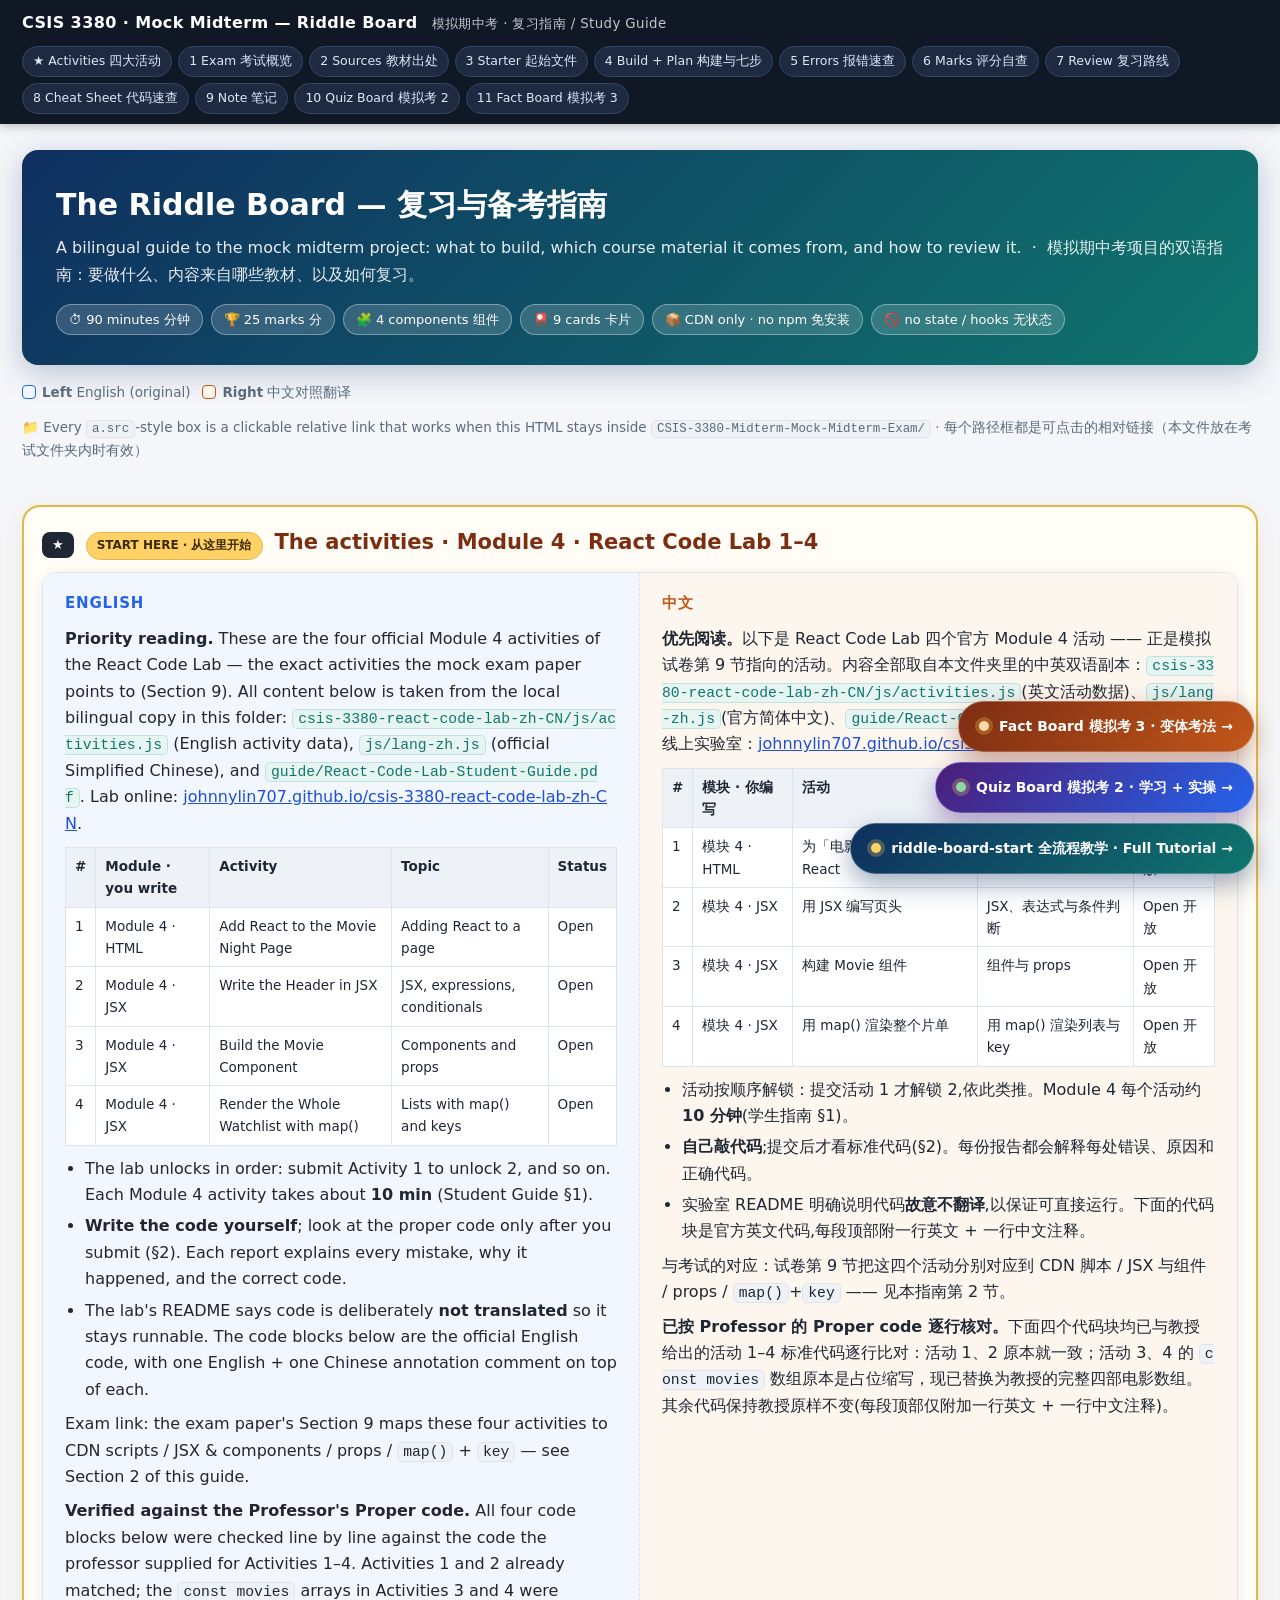
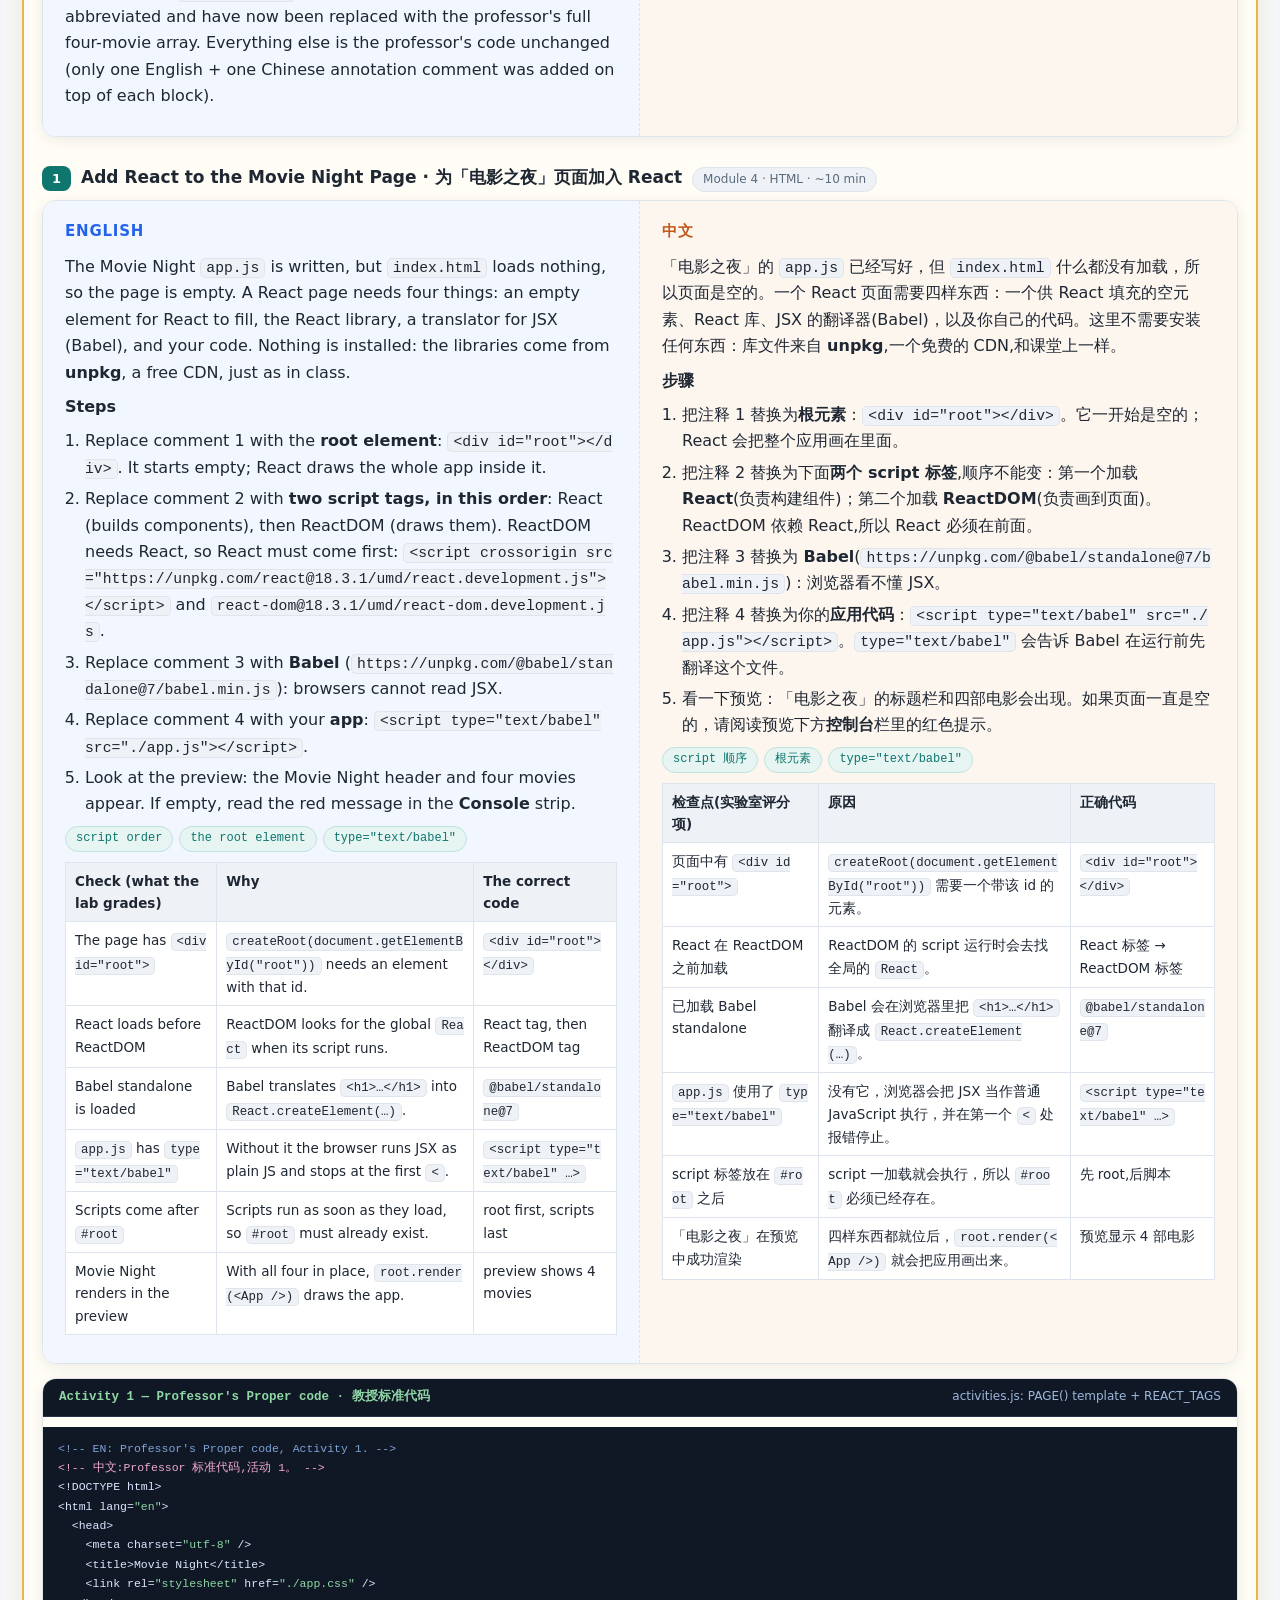
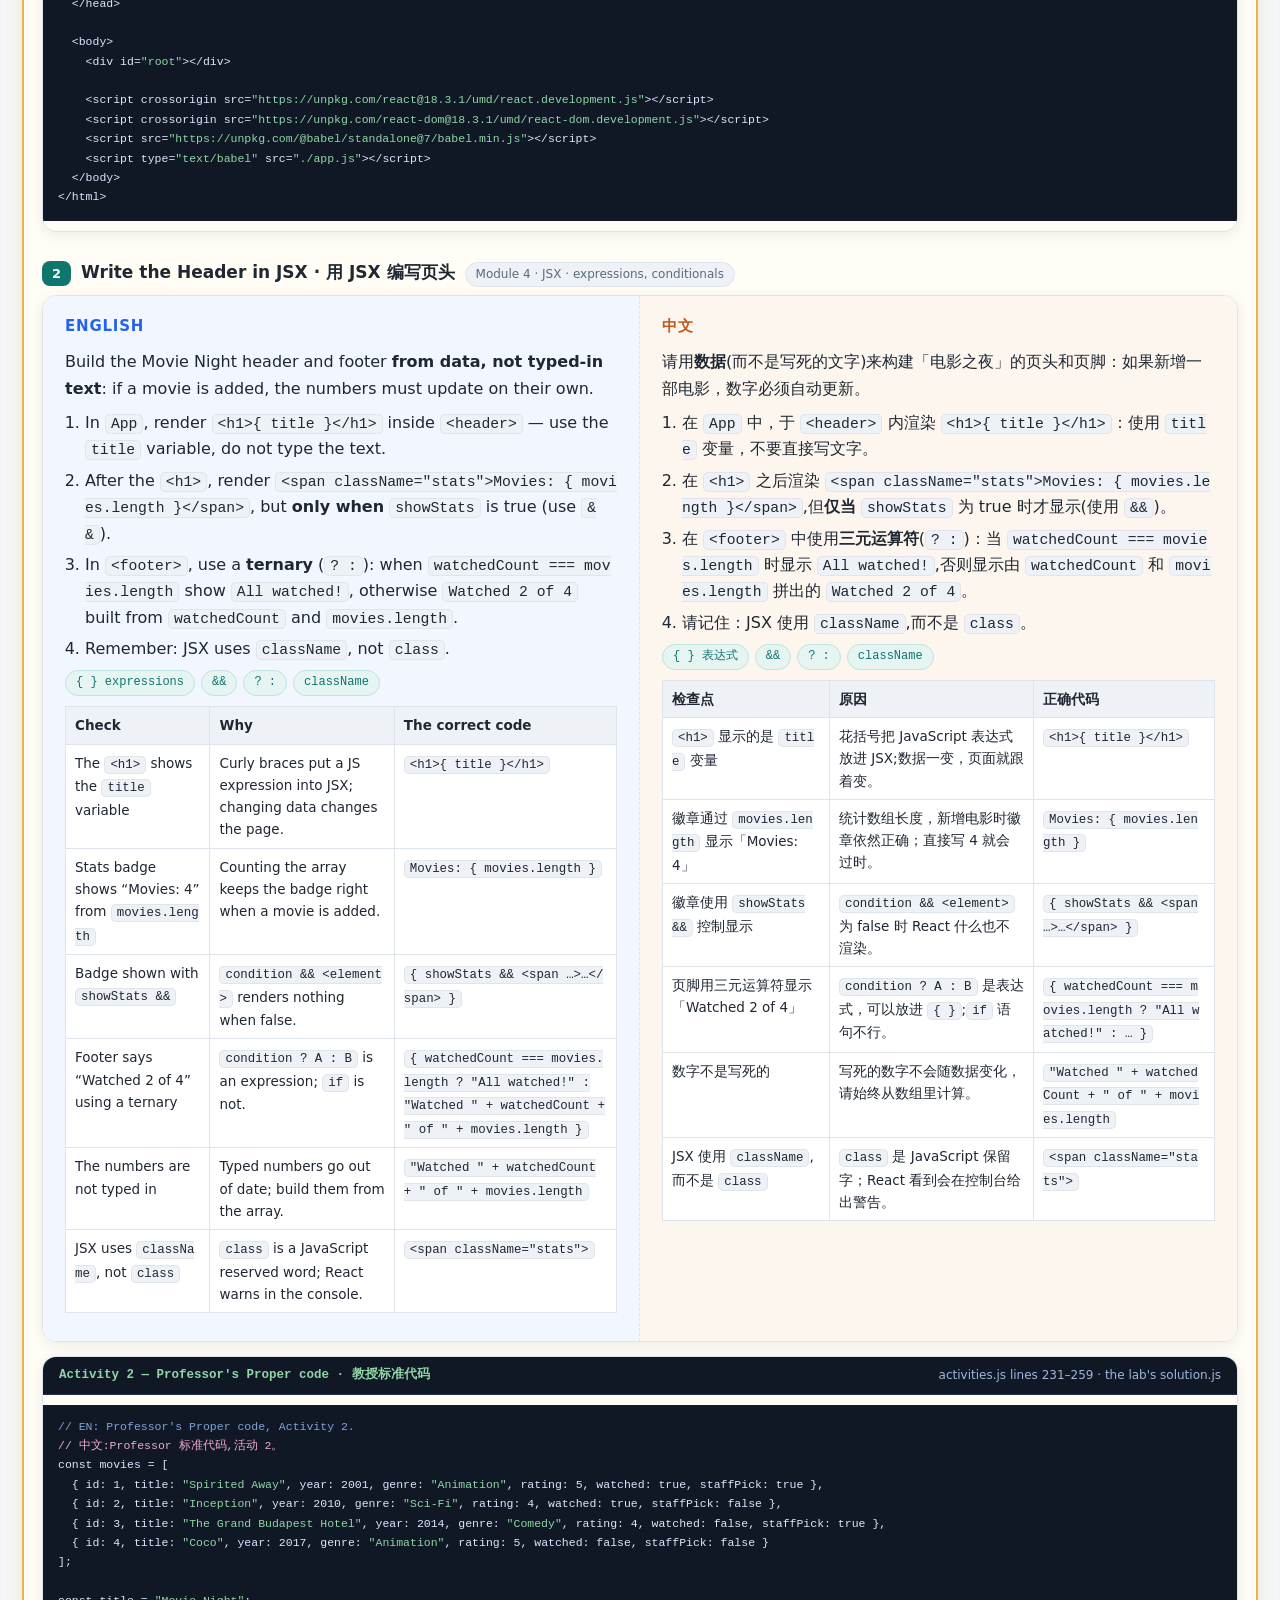
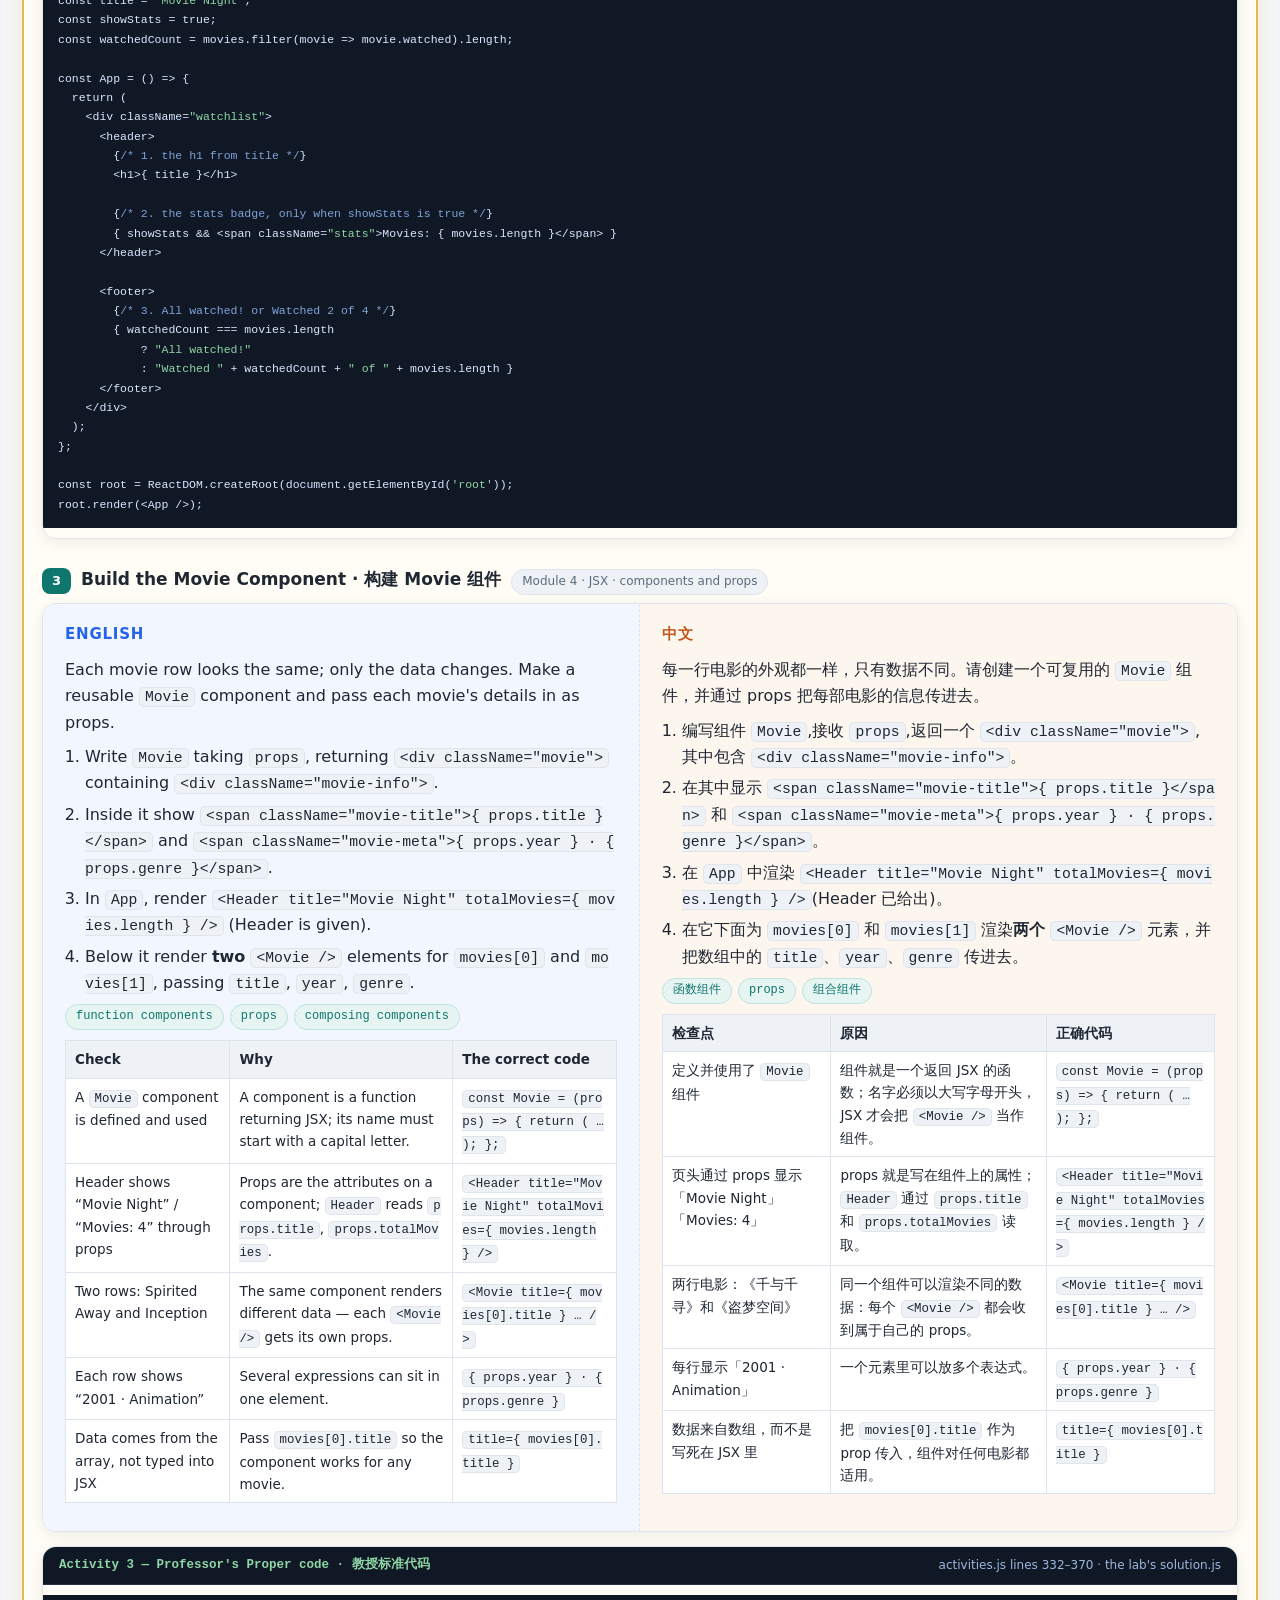
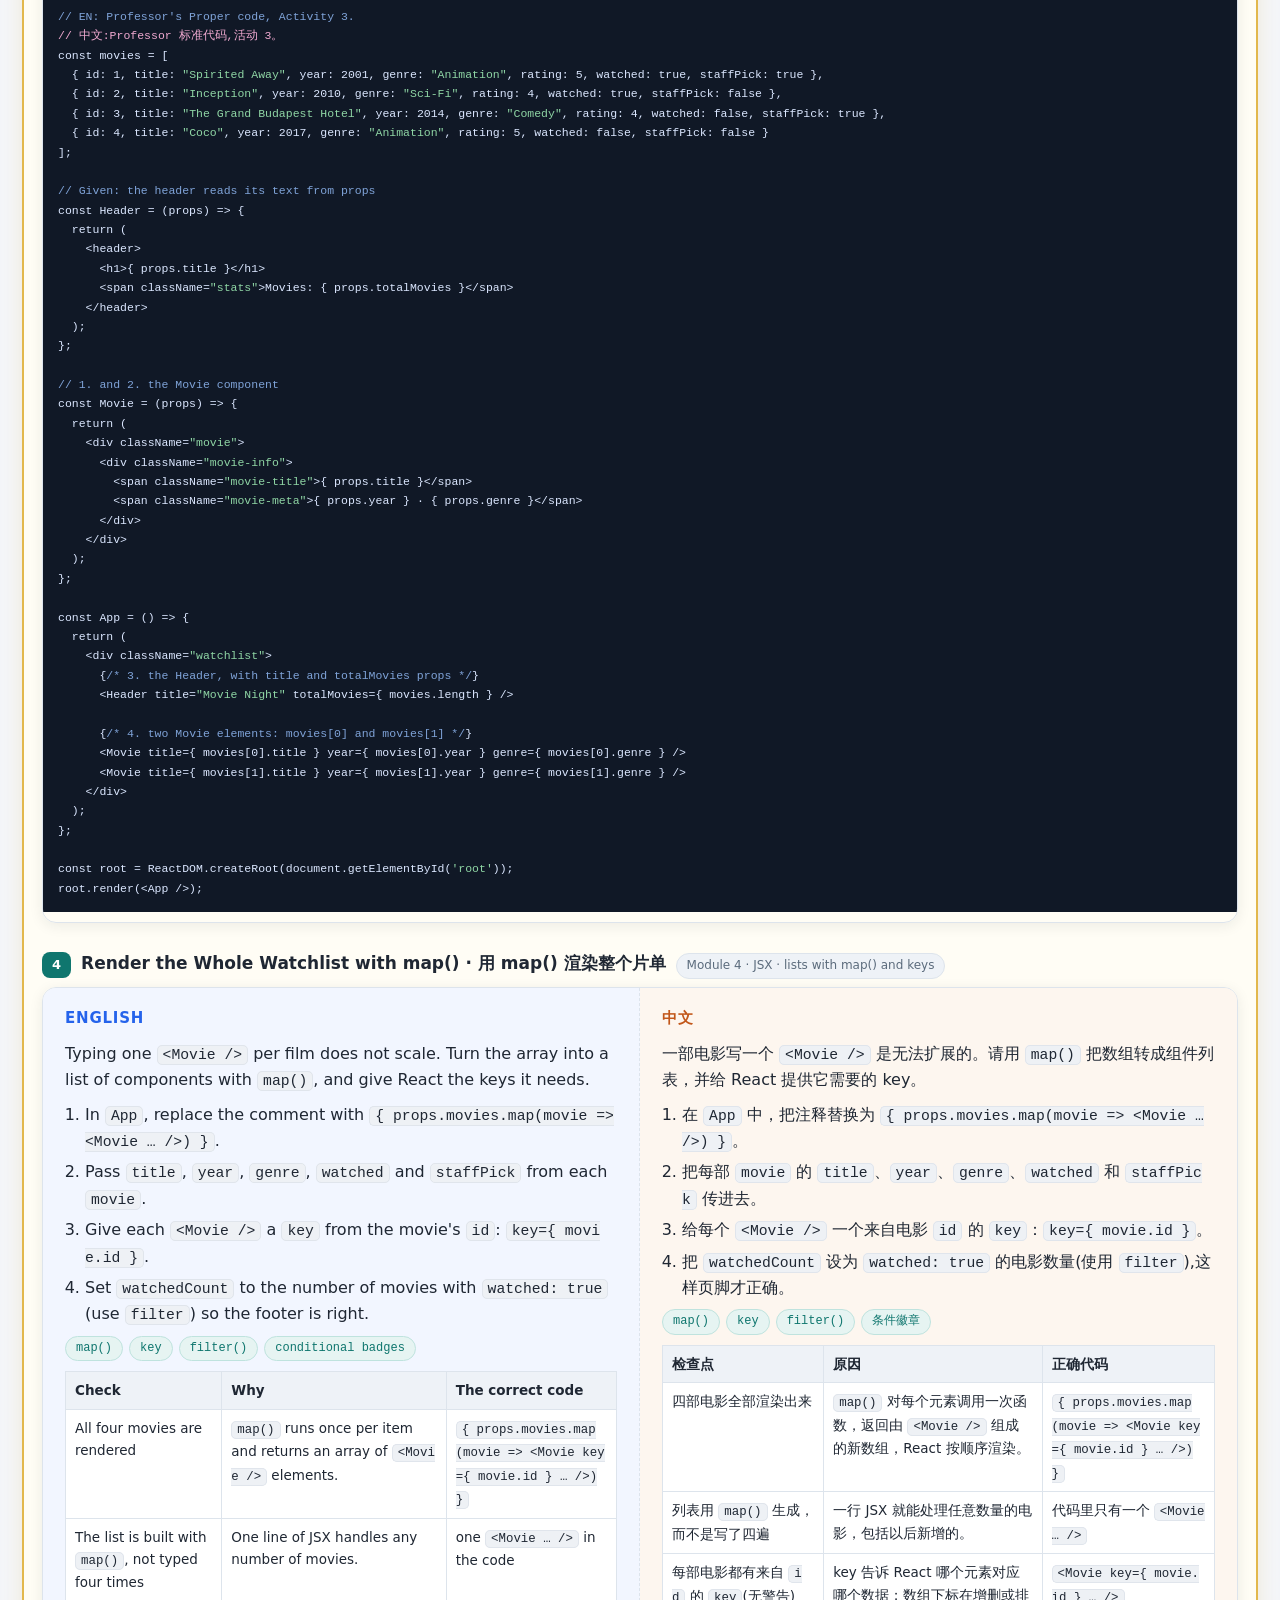
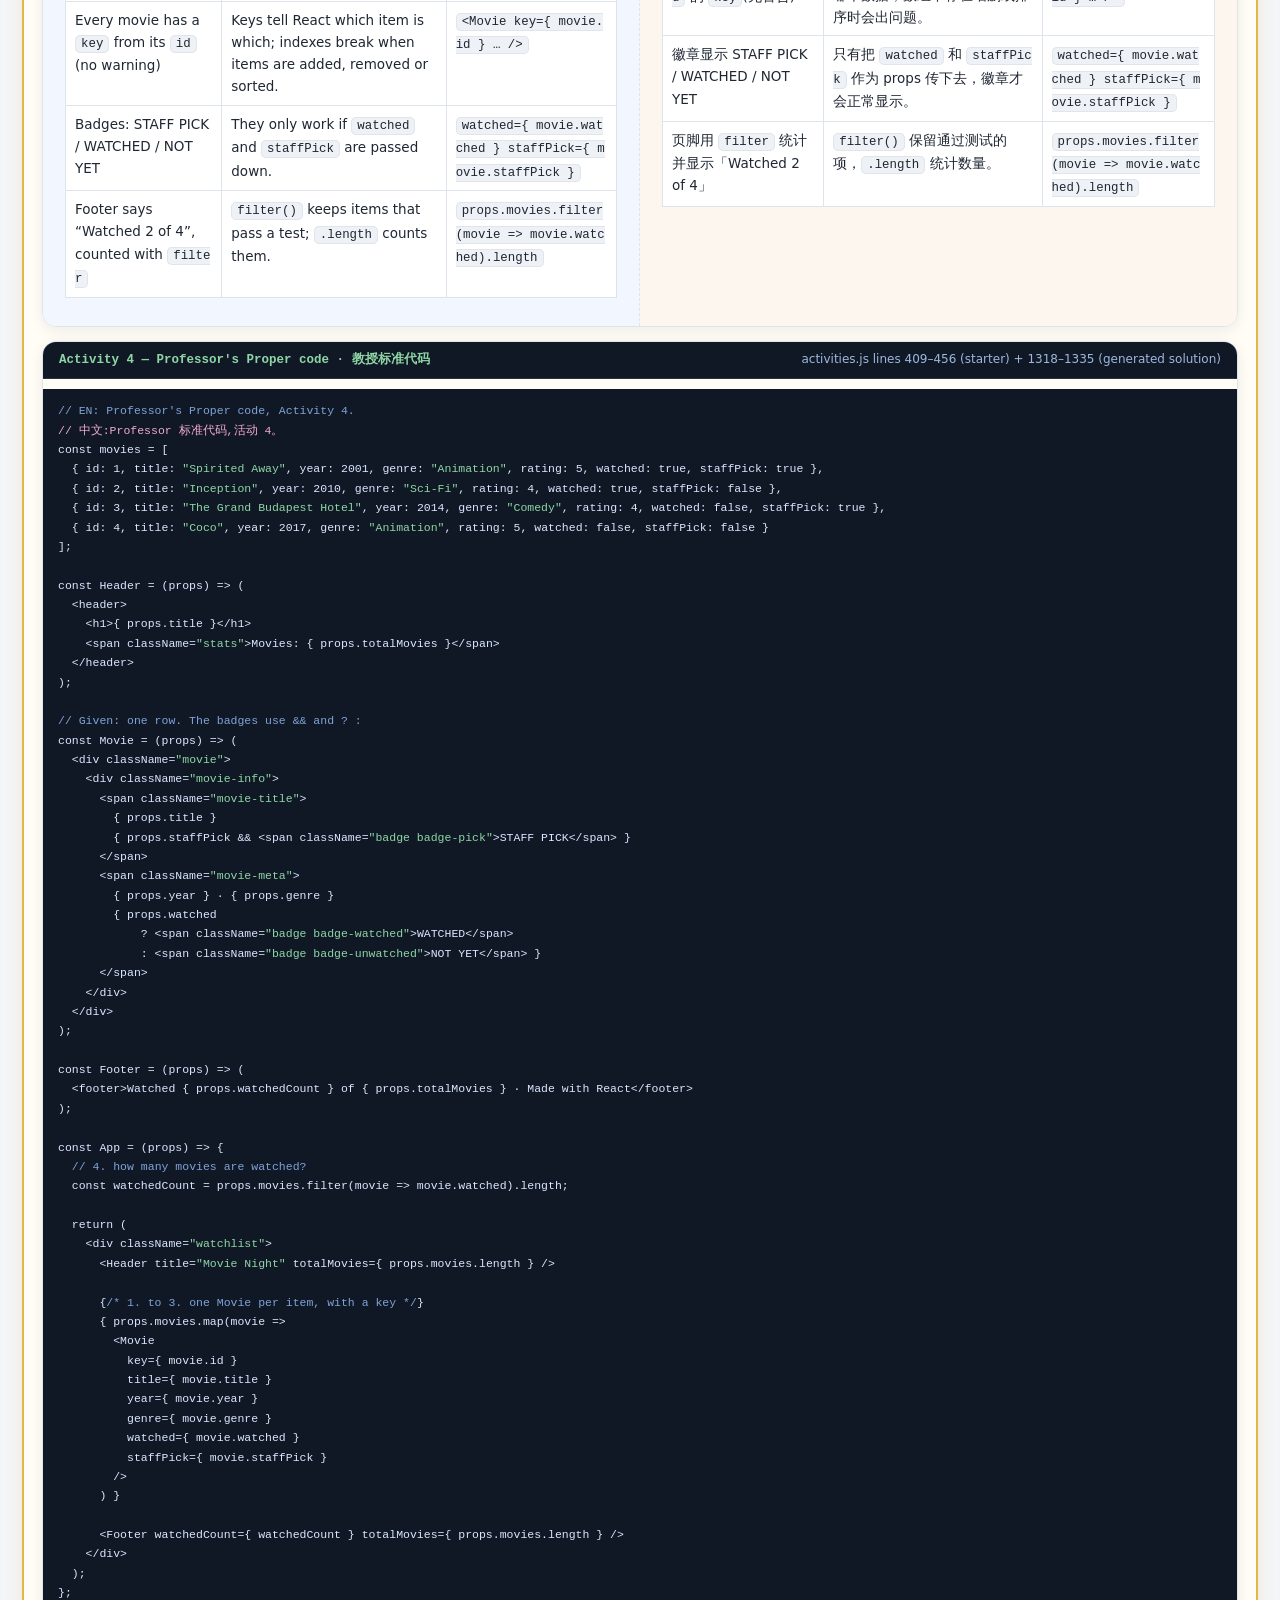
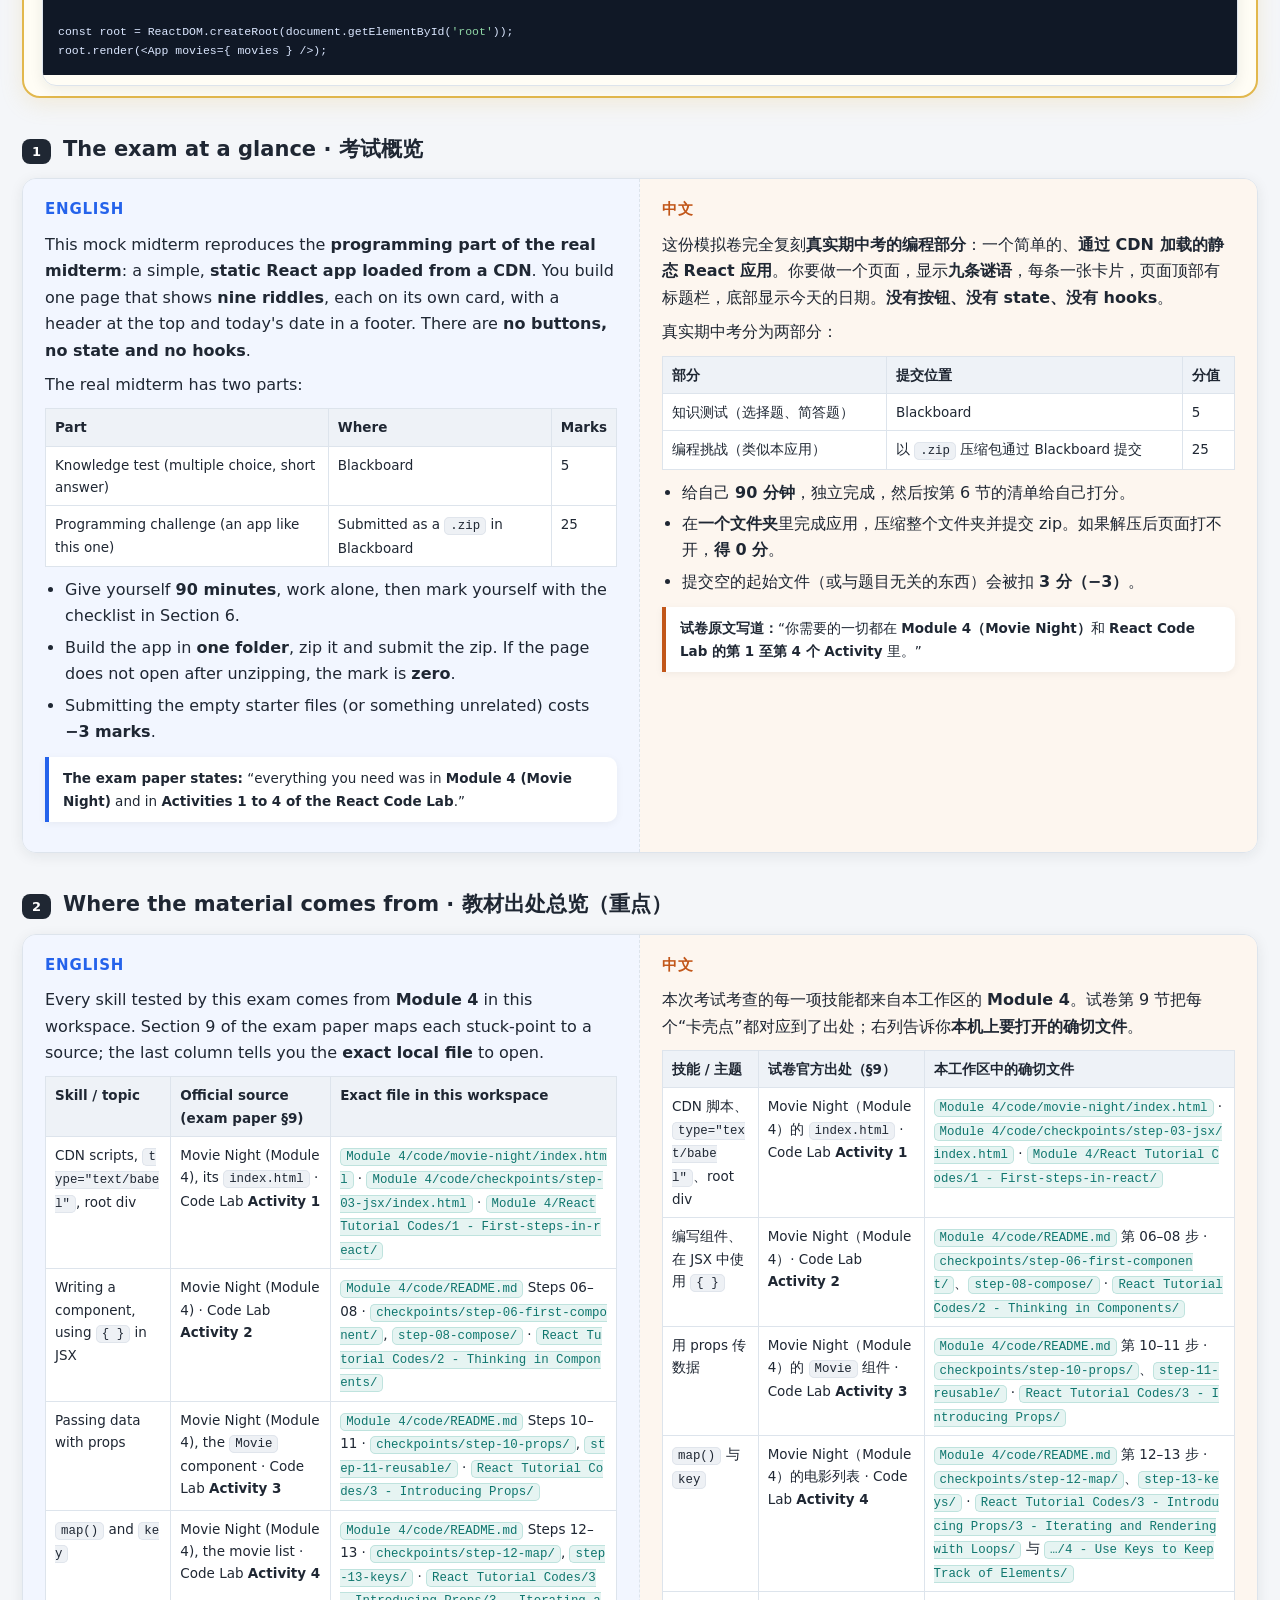
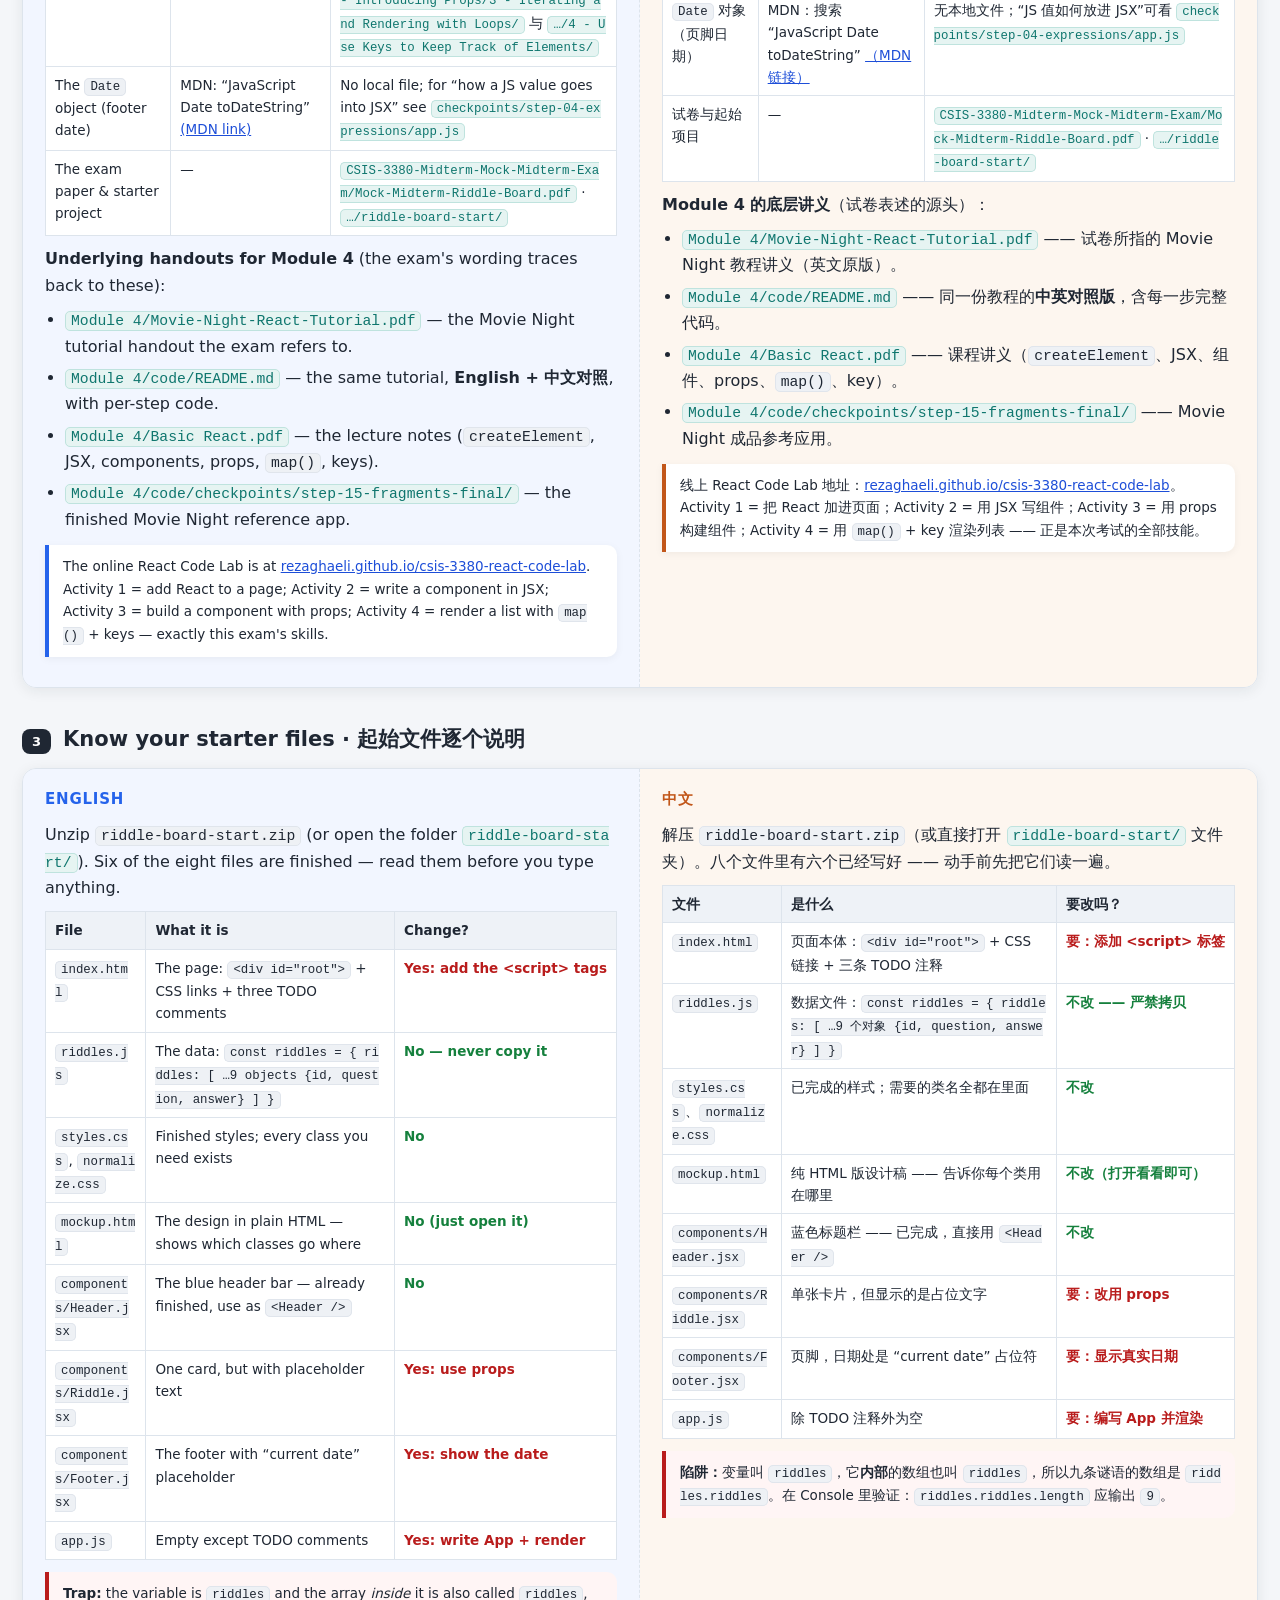
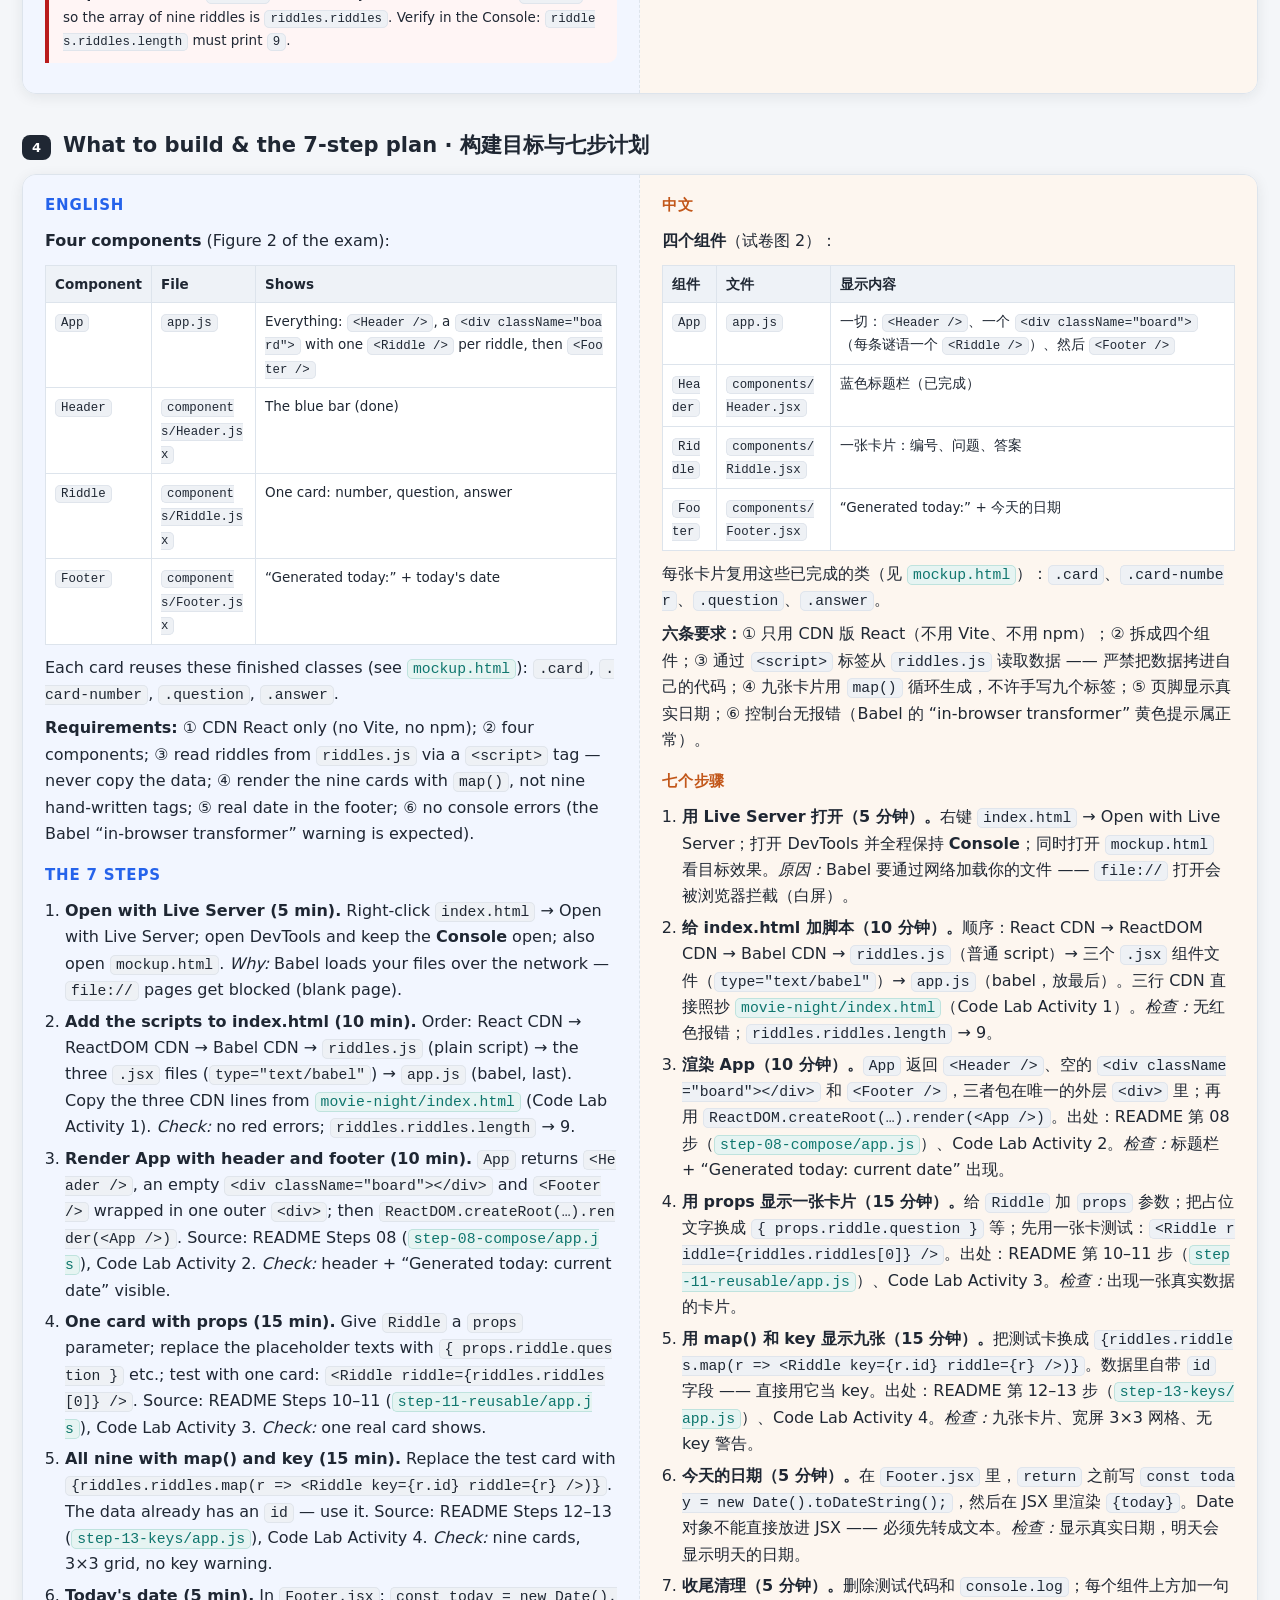
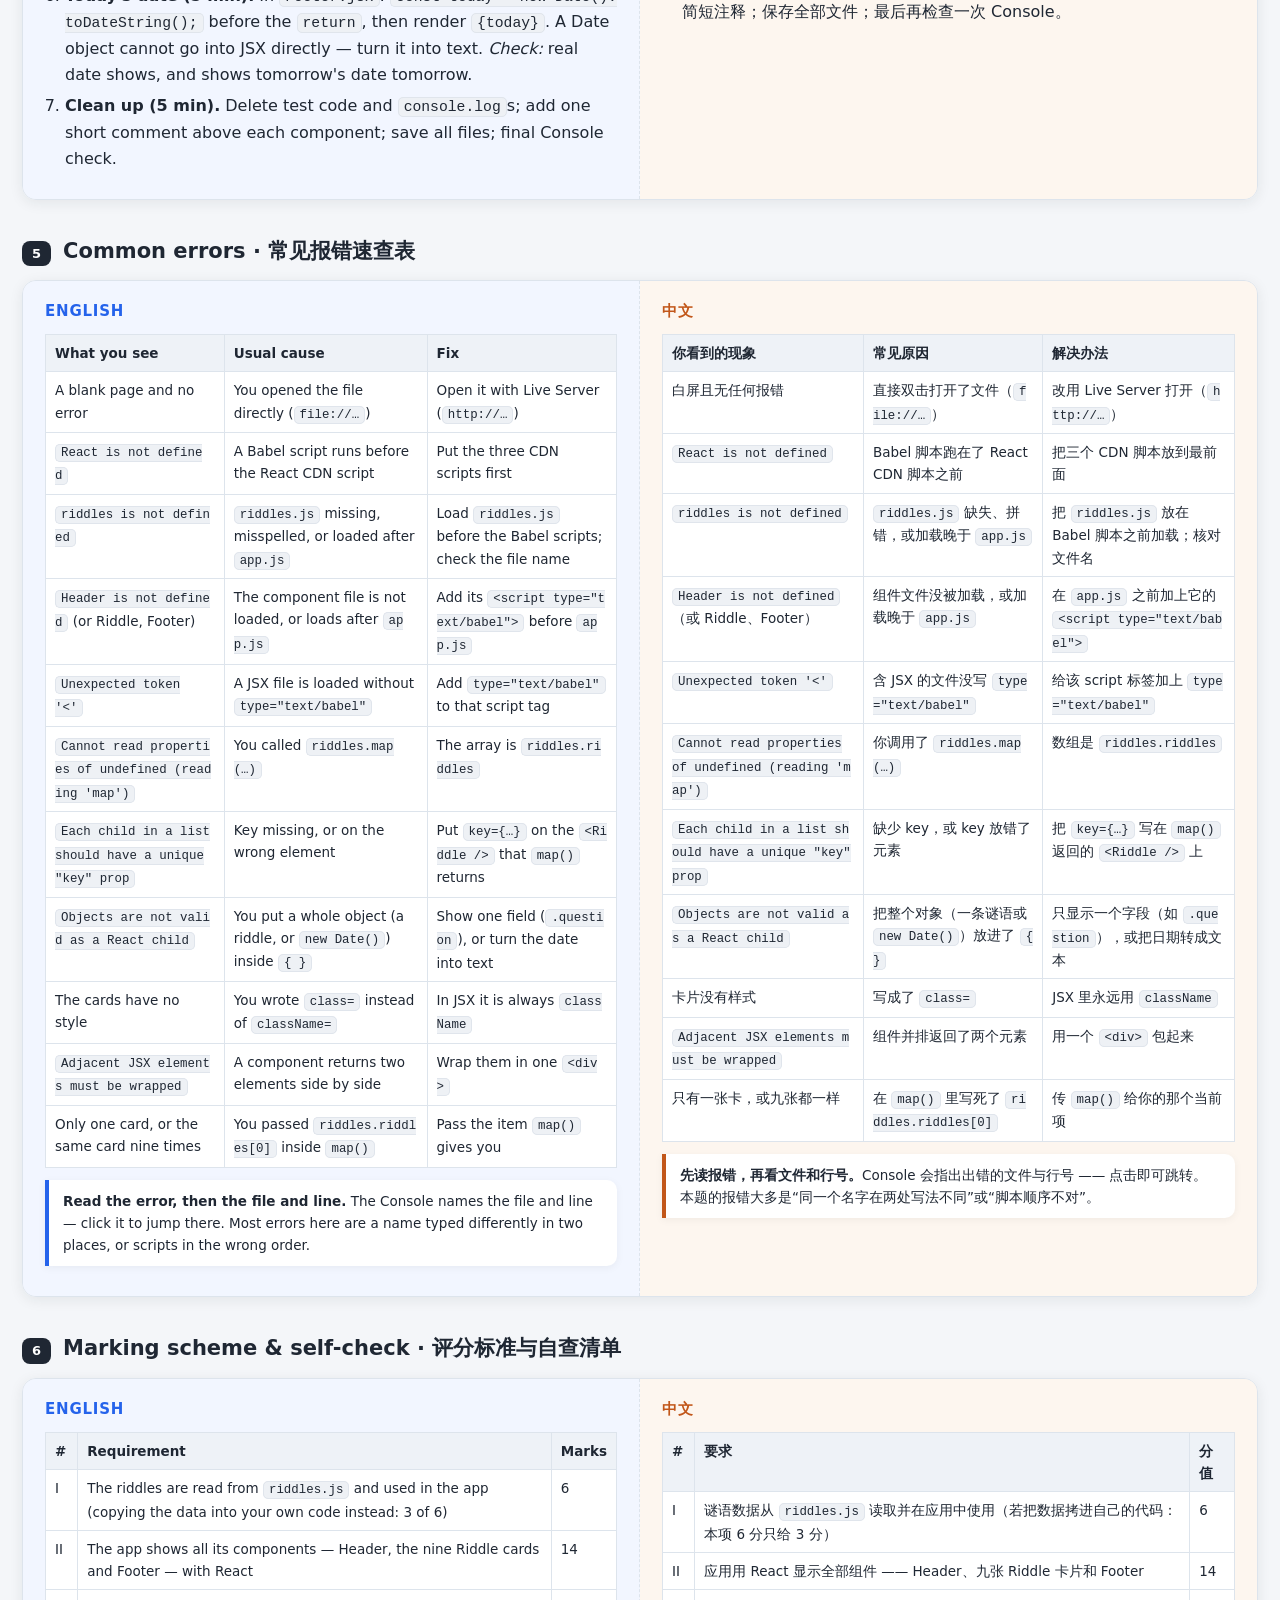
==== commit eaadb50f: "Sync Code Lab activities 1-4 code blocks with Professor's Proper code" ====
--- a/index.html
+++ b/index.html
@@ -185,6 +185,7 @@
         <li>The lab's README says code is deliberately <b>not translated</b> so it stays runnable. The code blocks below are the official English code, with one English + one Chinese annotation comment on top of each.</li>
       </ul>
       <p>Exam link: the exam paper's Section 9 maps these four activities to CDN scripts / JSX &amp; components / props / <code>map()</code> + <code>key</code> — see Section 2 of this guide.</p>
+      <p><b>Verified against the Professor's Proper code.</b> All four code blocks below were checked line by line against the code the professor supplied for Activities 1–4. Activities 1 and 2 already matched; the <code>const movies</code> arrays in Activities 3 and 4 were abbreviated and have now been replaced with the professor's full four-movie array. Everything else is the professor's code unchanged (only one English + one Chinese annotation comment was added on top of each block).</p>
     </div>
     <div class="cell zh">
       <h3>中文</h3>
@@ -202,6 +203,7 @@
         <li>实验室 README 明确说明代码<b>故意不翻译</b>,以保证可直接运行。下面的代码块是官方英文代码,每段顶部附一行英文 + 一行中文注释。</li>
       </ul>
       <p>与考试的对应：试卷第 9 节把这四个活动分别对应到 CDN 脚本 / JSX 与组件 / props / <code>map()</code>+<code>key</code> —— 见本指南第 2 节。</p>
+      <p><b>已按 Professor 的 Proper code 逐行核对。</b>下面四个代码块均已与教授给出的活动 1–4 标准代码逐行比对：活动 1、2 原本就一致；活动 3、4 的 <code>const movies</code> 数组原本是占位缩写，现已替换为教授的完整四部电影数组。其余代码保持教授原样不变(每段顶部仅附加一行英文 + 一行中文注释)。</p>
     </div>
   </div>
 
@@ -254,9 +256,9 @@
     </div>
   </div>
   <div class="codecard">
-    <div class="cc-head"><span class="file">Activity 1 — the proper index.html · 官方标准答案</span><span class="src">activities.js: PAGE() template + REACT_TAGS</span></div>
-    <pre><code><span class="c">&lt;!-- EN: Official proper code from csis-3380-react-code-lab-zh-CN/js/activities.js, Activity 1. --&gt;</span>
-<span class="z">&lt;!-- 中文:官方标准代码,来自 csis-3380-react-code-lab-zh-CN/js/activities.js 活动 1。 --&gt;</span>
+    <div class="cc-head"><span class="file">Activity 1 — Professor's Proper code · 教授标准代码</span><span class="src">activities.js: PAGE() template + REACT_TAGS</span></div>
+    <pre><code><span class="c">&lt;!-- EN: Professor's Proper code, Activity 1. --&gt;</span>
+<span class="z">&lt;!-- 中文:Professor 标准代码,活动 1。 --&gt;</span>
 &lt;!DOCTYPE html&gt;
 &lt;html lang=<span class="s">"en"</span>&gt;
   &lt;head&gt;
@@ -321,15 +323,16 @@
     </div>
   </div>
   <div class="codecard">
-    <div class="cc-head"><span class="file">Activity 2 — the proper app.js · 官方标准答案</span><span class="src">activities.js lines 231–259 · the lab's solution.js</span></div>
-    <pre><code><span class="c">// EN: Official proper code from csis-3380-react-code-lab-zh-CN/js/activities.js, Activity 2.</span>
-<span class="z">// 中文:官方标准代码,来自 csis-3380-react-code-lab-zh-CN/js/activities.js 活动 2。</span>
+    <div class="cc-head"><span class="file">Activity 2 — Professor's Proper code · 教授标准代码</span><span class="src">activities.js lines 231–259 · the lab's solution.js</span></div>
+    <pre><code><span class="c">// EN: Professor's Proper code, Activity 2.</span>
+<span class="z">// 中文:Professor 标准代码,活动 2。</span>
 const movies = [
   { id: 1, title: <span class="s">"Spirited Away"</span>, year: 2001, genre: <span class="s">"Animation"</span>, rating: 5, watched: true, staffPick: true },
   { id: 2, title: <span class="s">"Inception"</span>, year: 2010, genre: <span class="s">"Sci-Fi"</span>, rating: 4, watched: true, staffPick: false },
   { id: 3, title: <span class="s">"The Grand Budapest Hotel"</span>, year: 2014, genre: <span class="s">"Comedy"</span>, rating: 4, watched: false, staffPick: true },
   { id: 4, title: <span class="s">"Coco"</span>, year: 2017, genre: <span class="s">"Animation"</span>, rating: 5, watched: false, staffPick: false }
 ];
+
 const title = <span class="s">"Movie Night"</span>;
 const showStats = true;
 const watchedCount = movies.filter(movie =&gt; movie.watched).length;
@@ -402,10 +405,15 @@
     </div>
   </div>
   <div class="codecard">
-    <div class="cc-head"><span class="file">Activity 3 — the proper app.js · 官方标准答案</span><span class="src">activities.js lines 332–370 · the lab's solution.js</span></div>
-    <pre><code><span class="c">// EN: Official proper code from csis-3380-react-code-lab-zh-CN/js/activities.js, Activity 3.</span>
-<span class="z">// 中文:官方标准代码,来自 csis-3380-react-code-lab-zh-CN/js/activities.js 活动 3。</span>
-const movies = [ <span class="c">/* …the same four movies as Activity 2… */</span> ];
+    <div class="cc-head"><span class="file">Activity 3 — Professor's Proper code · 教授标准代码</span><span class="src">activities.js lines 332–370 · the lab's solution.js</span></div>
+    <pre><code><span class="c">// EN: Professor's Proper code, Activity 3.</span>
+<span class="z">// 中文:Professor 标准代码,活动 3。</span>
+const movies = [
+  { id: 1, title: <span class="s">"Spirited Away"</span>, year: 2001, genre: <span class="s">"Animation"</span>, rating: 5, watched: true, staffPick: true },
+  { id: 2, title: <span class="s">"Inception"</span>, year: 2010, genre: <span class="s">"Sci-Fi"</span>, rating: 4, watched: true, staffPick: false },
+  { id: 3, title: <span class="s">"The Grand Budapest Hotel"</span>, year: 2014, genre: <span class="s">"Comedy"</span>, rating: 4, watched: false, staffPick: true },
+  { id: 4, title: <span class="s">"Coco"</span>, year: 2017, genre: <span class="s">"Animation"</span>, rating: 5, watched: false, staffPick: false }
+];
 
 <span class="c">// Given: the header reads its text from props</span>
 const Header = (props) =&gt; {
@@ -489,10 +497,15 @@
     </div>
   </div>
   <div class="codecard">
-    <div class="cc-head"><span class="file">Activity 4 — the proper app.js · 官方标准答案</span><span class="src">activities.js lines 409–456 (starter) + 1318–1335 (generated solution)</span></div>
-    <pre><code><span class="c">// EN: Official proper code from csis-3380-react-code-lab-zh-CN/js/activities.js, Activity 4.</span>
-<span class="z">// 中文:官方标准代码,来自 csis-3380-react-code-lab-zh-CN/js/activities.js 活动 4。</span>
-const movies = [ <span class="c">/* …the same four movies… */</span> ];
+    <div class="cc-head"><span class="file">Activity 4 — Professor's Proper code · 教授标准代码</span><span class="src">activities.js lines 409–456 (starter) + 1318–1335 (generated solution)</span></div>
+    <pre><code><span class="c">// EN: Professor's Proper code, Activity 4.</span>
+<span class="z">// 中文:Professor 标准代码,活动 4。</span>
+const movies = [
+  { id: 1, title: <span class="s">"Spirited Away"</span>, year: 2001, genre: <span class="s">"Animation"</span>, rating: 5, watched: true, staffPick: true },
+  { id: 2, title: <span class="s">"Inception"</span>, year: 2010, genre: <span class="s">"Sci-Fi"</span>, rating: 4, watched: true, staffPick: false },
+  { id: 3, title: <span class="s">"The Grand Budapest Hotel"</span>, year: 2014, genre: <span class="s">"Comedy"</span>, rating: 4, watched: false, staffPick: true },
+  { id: 4, title: <span class="s">"Coco"</span>, year: 2017, genre: <span class="s">"Animation"</span>, rating: 5, watched: false, staffPick: false }
+];
 
 const Header = (props) =&gt; (
   &lt;header&gt;
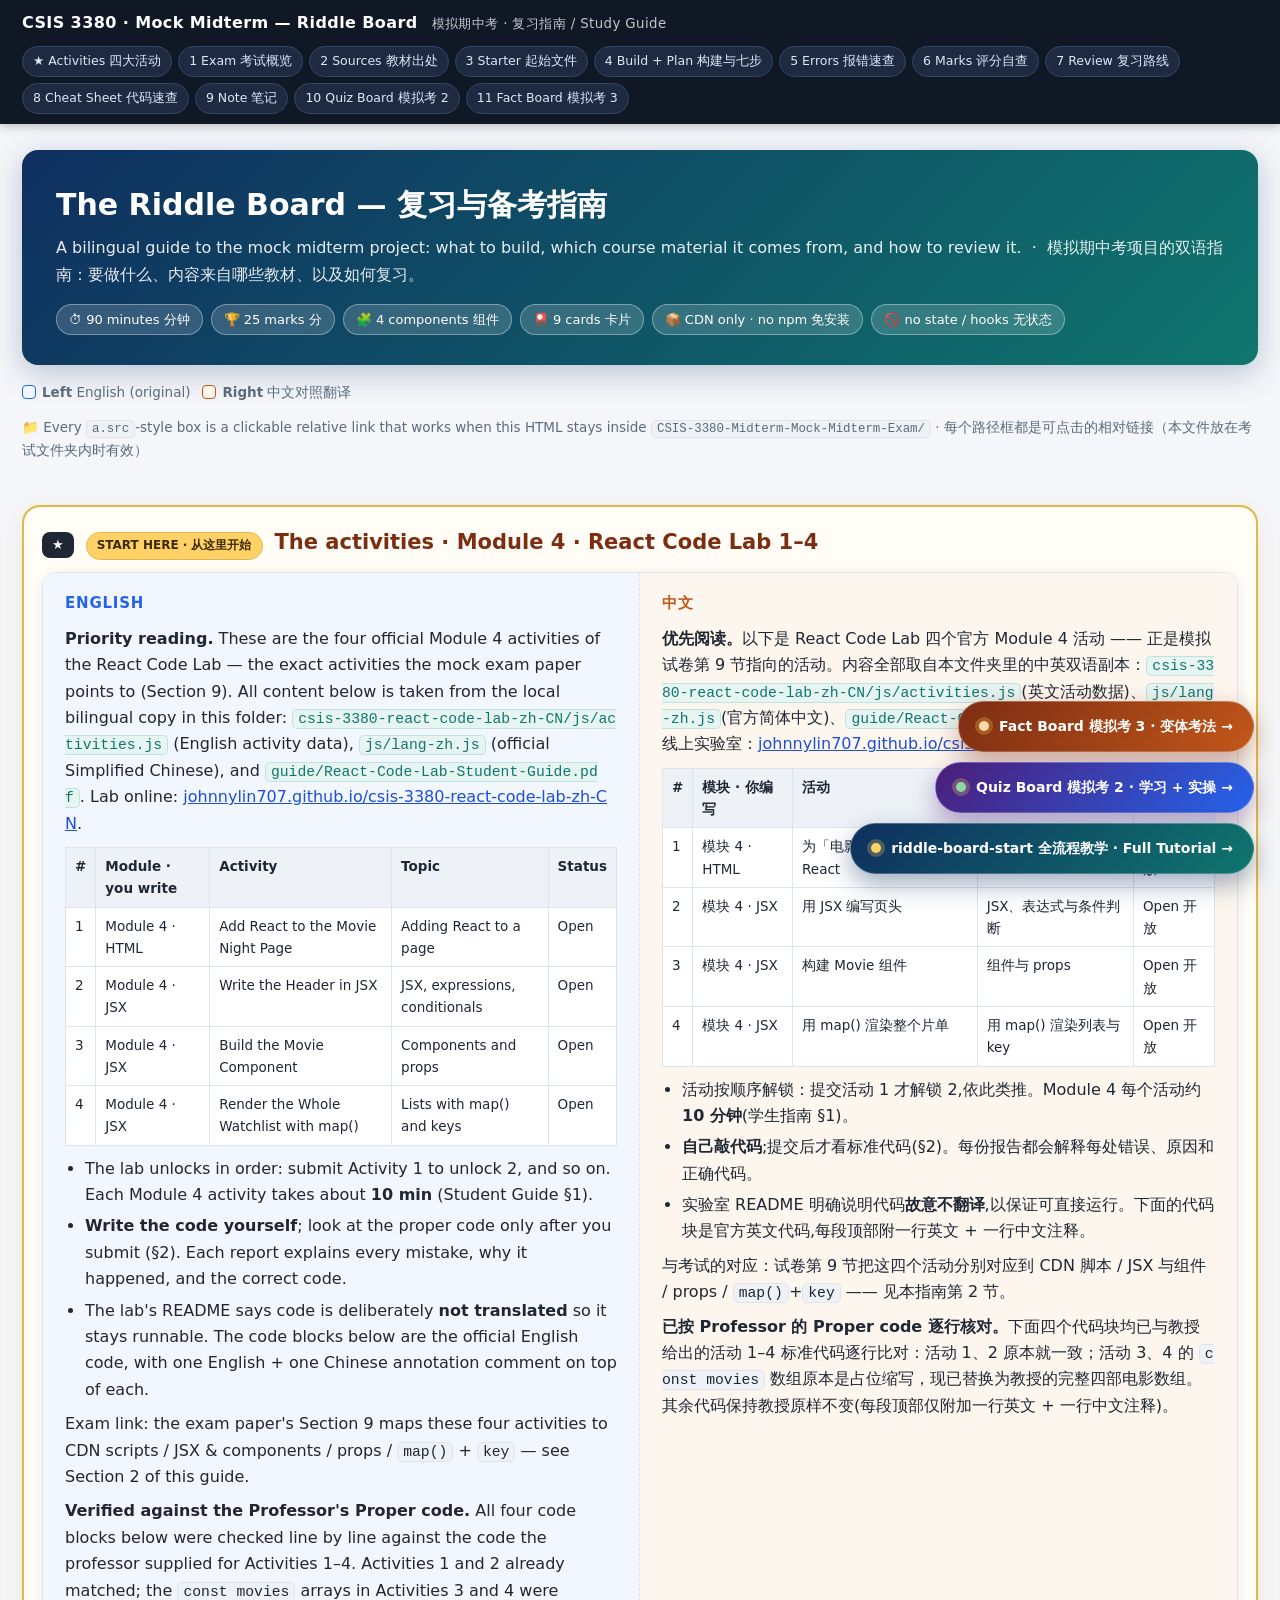
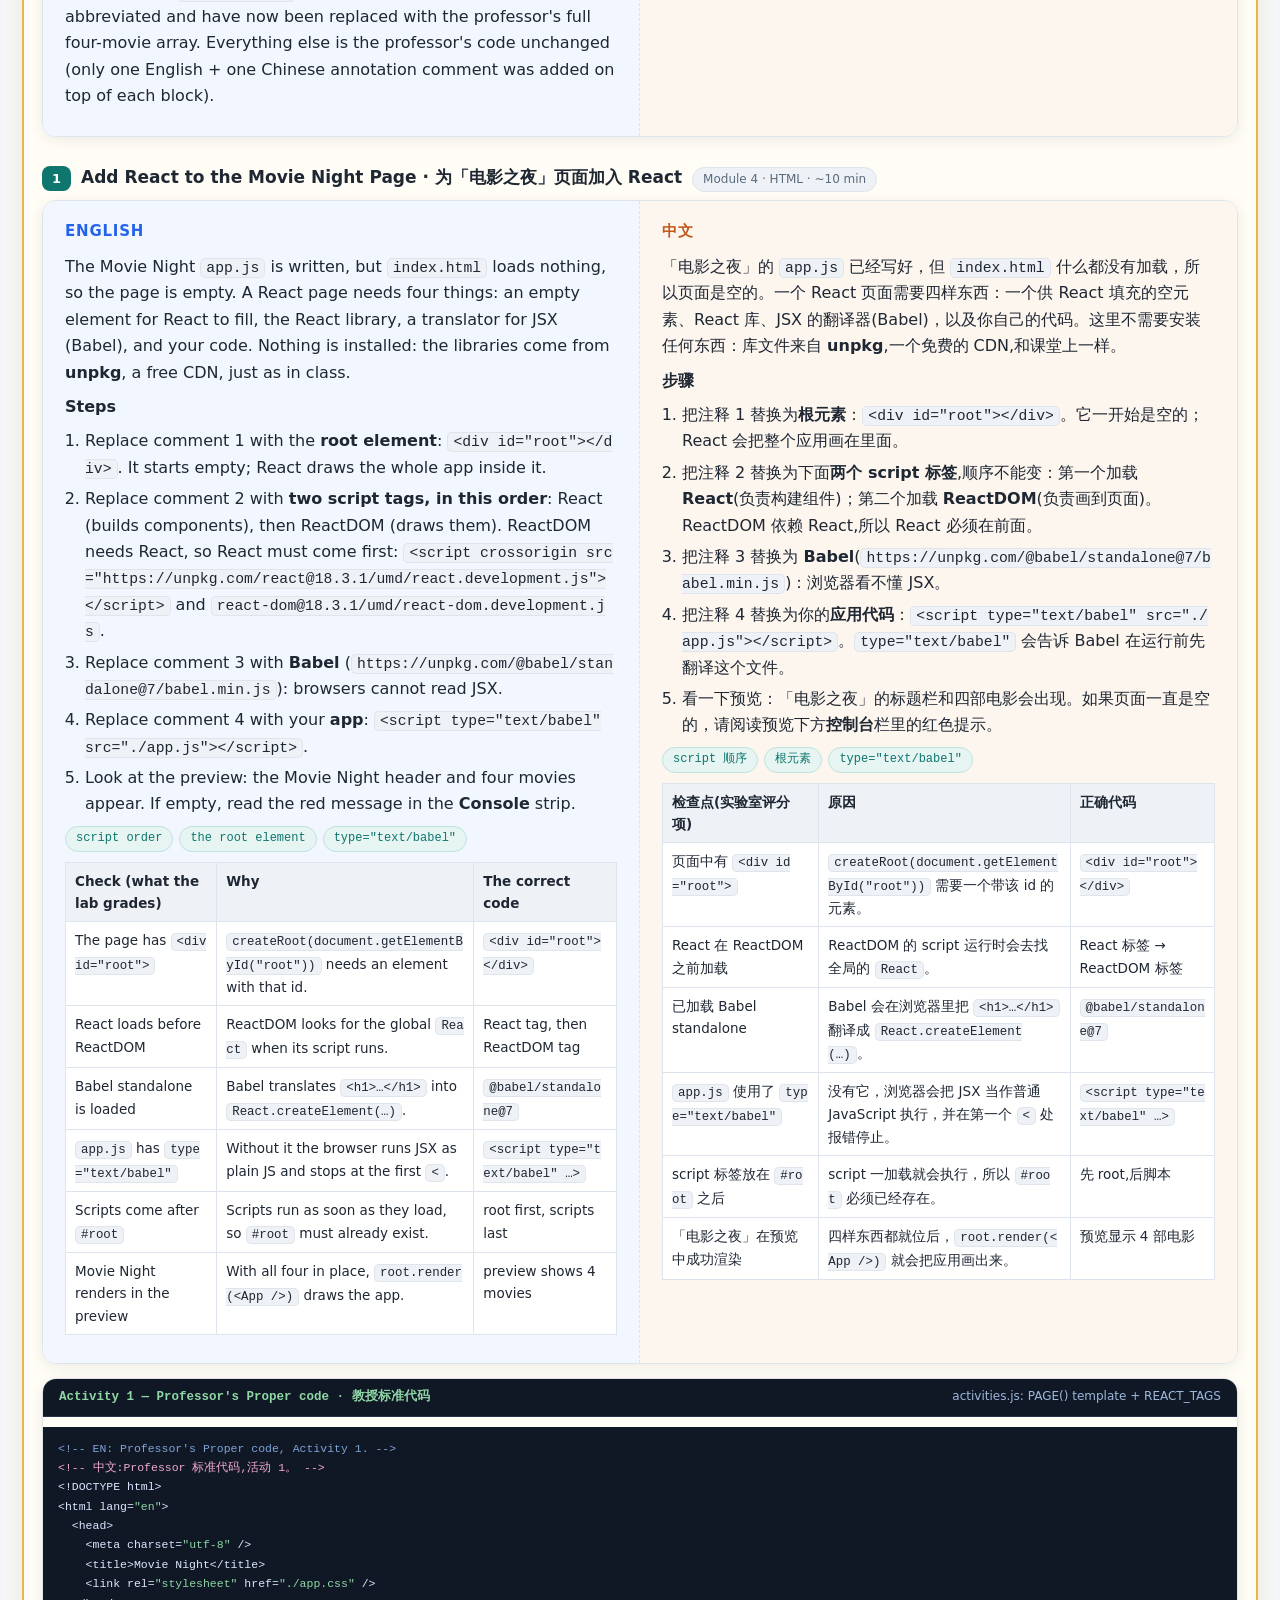
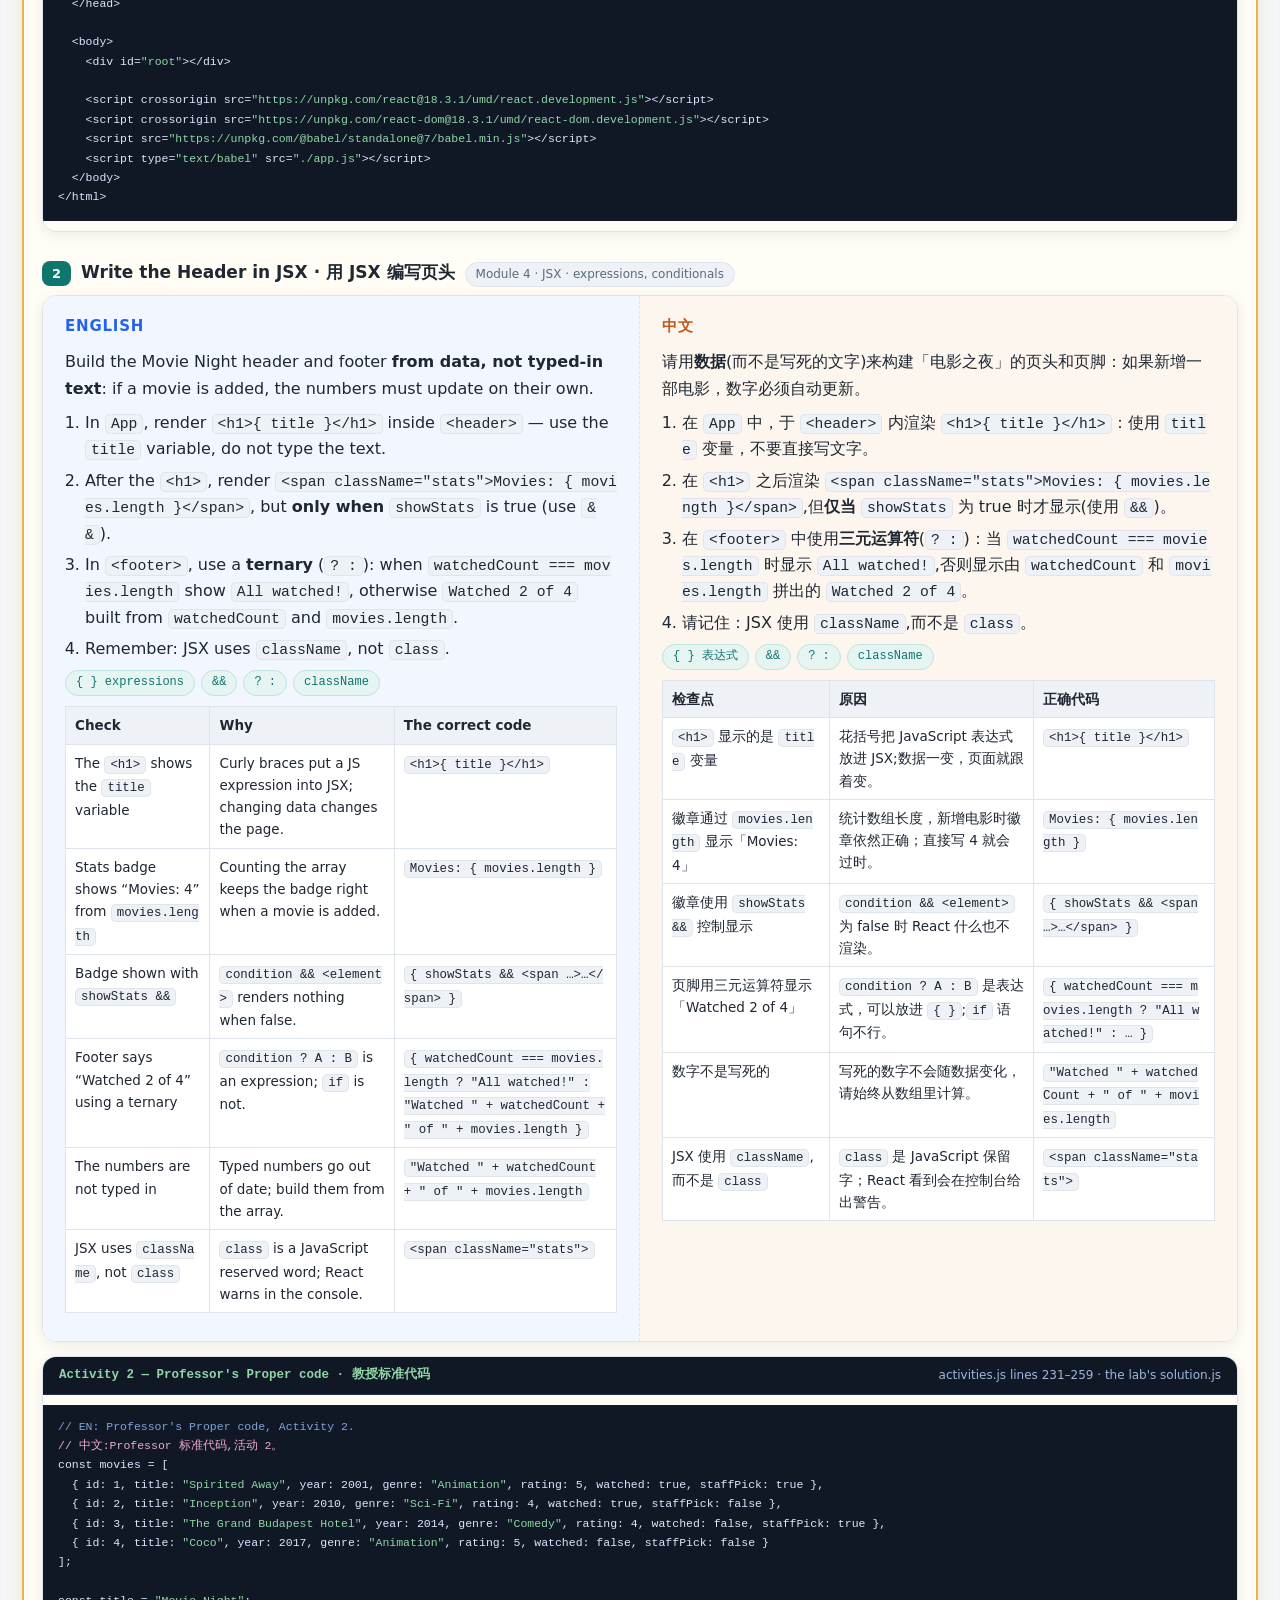
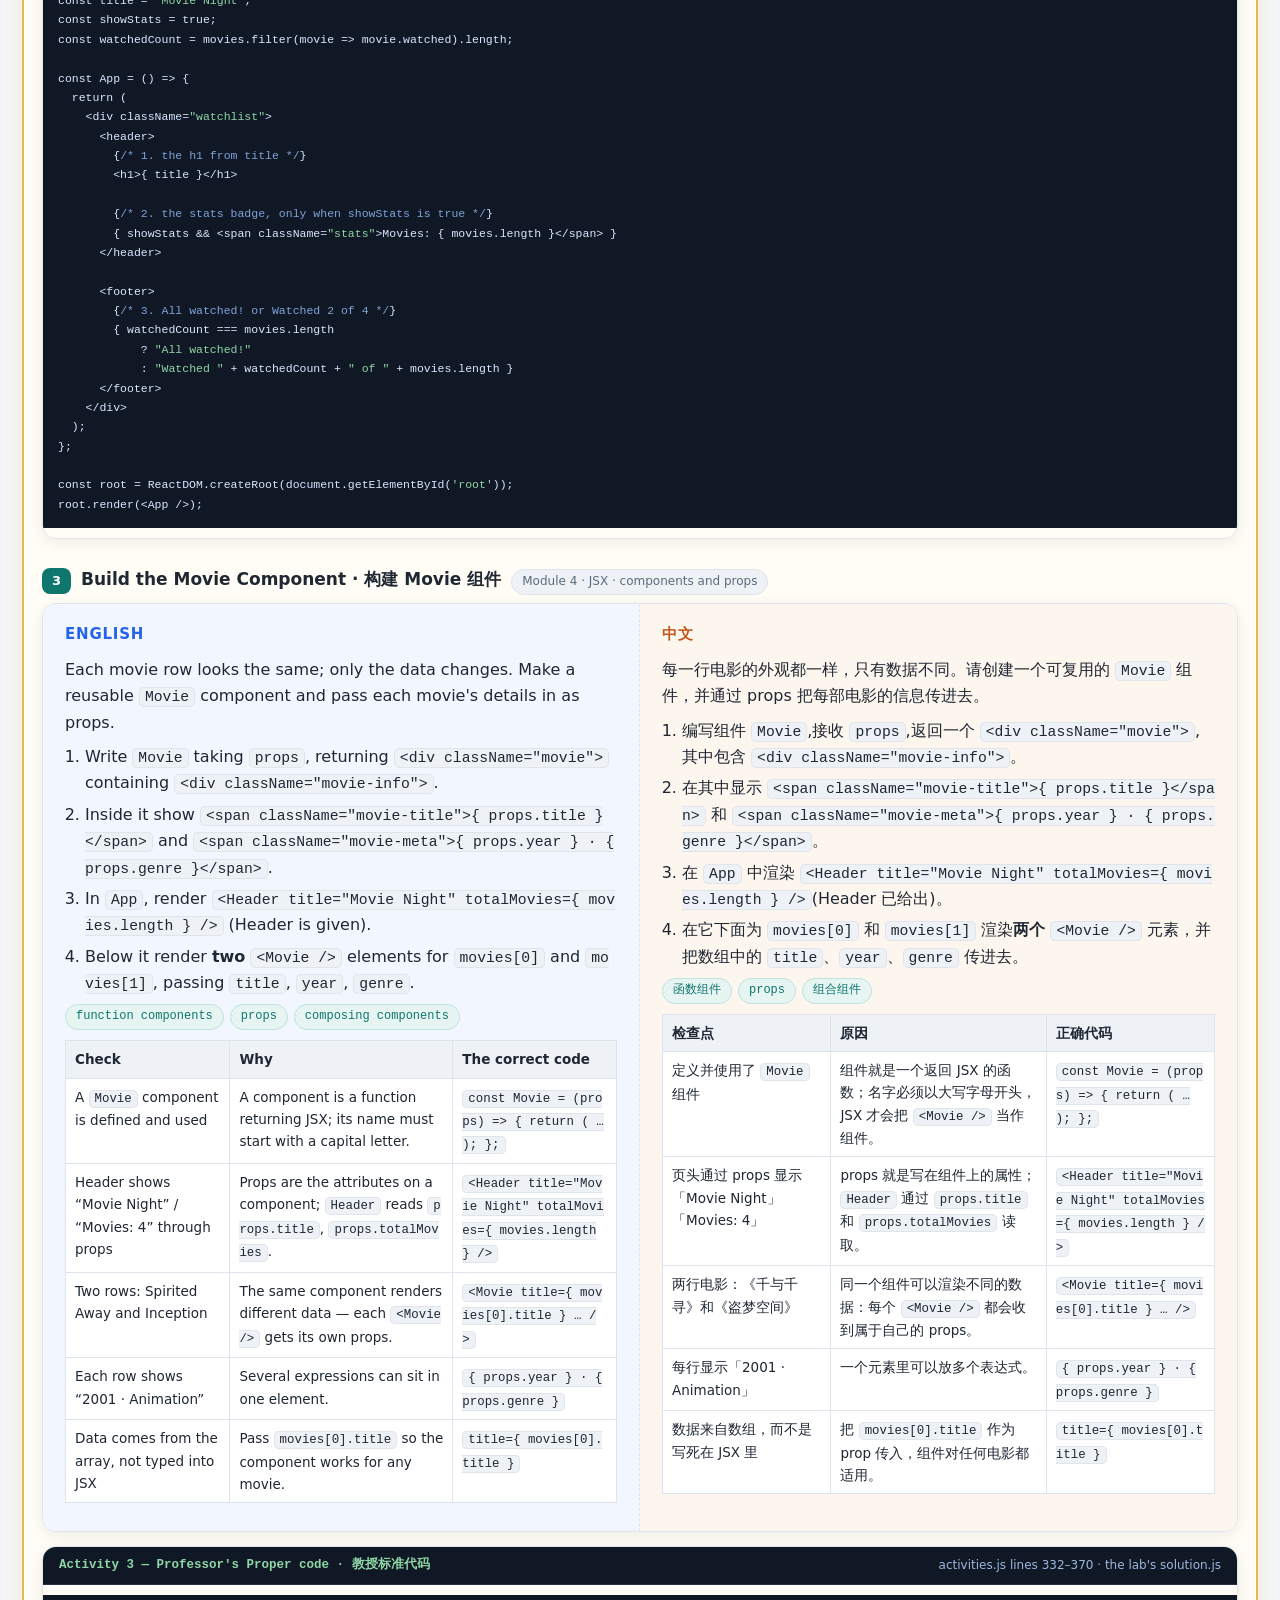
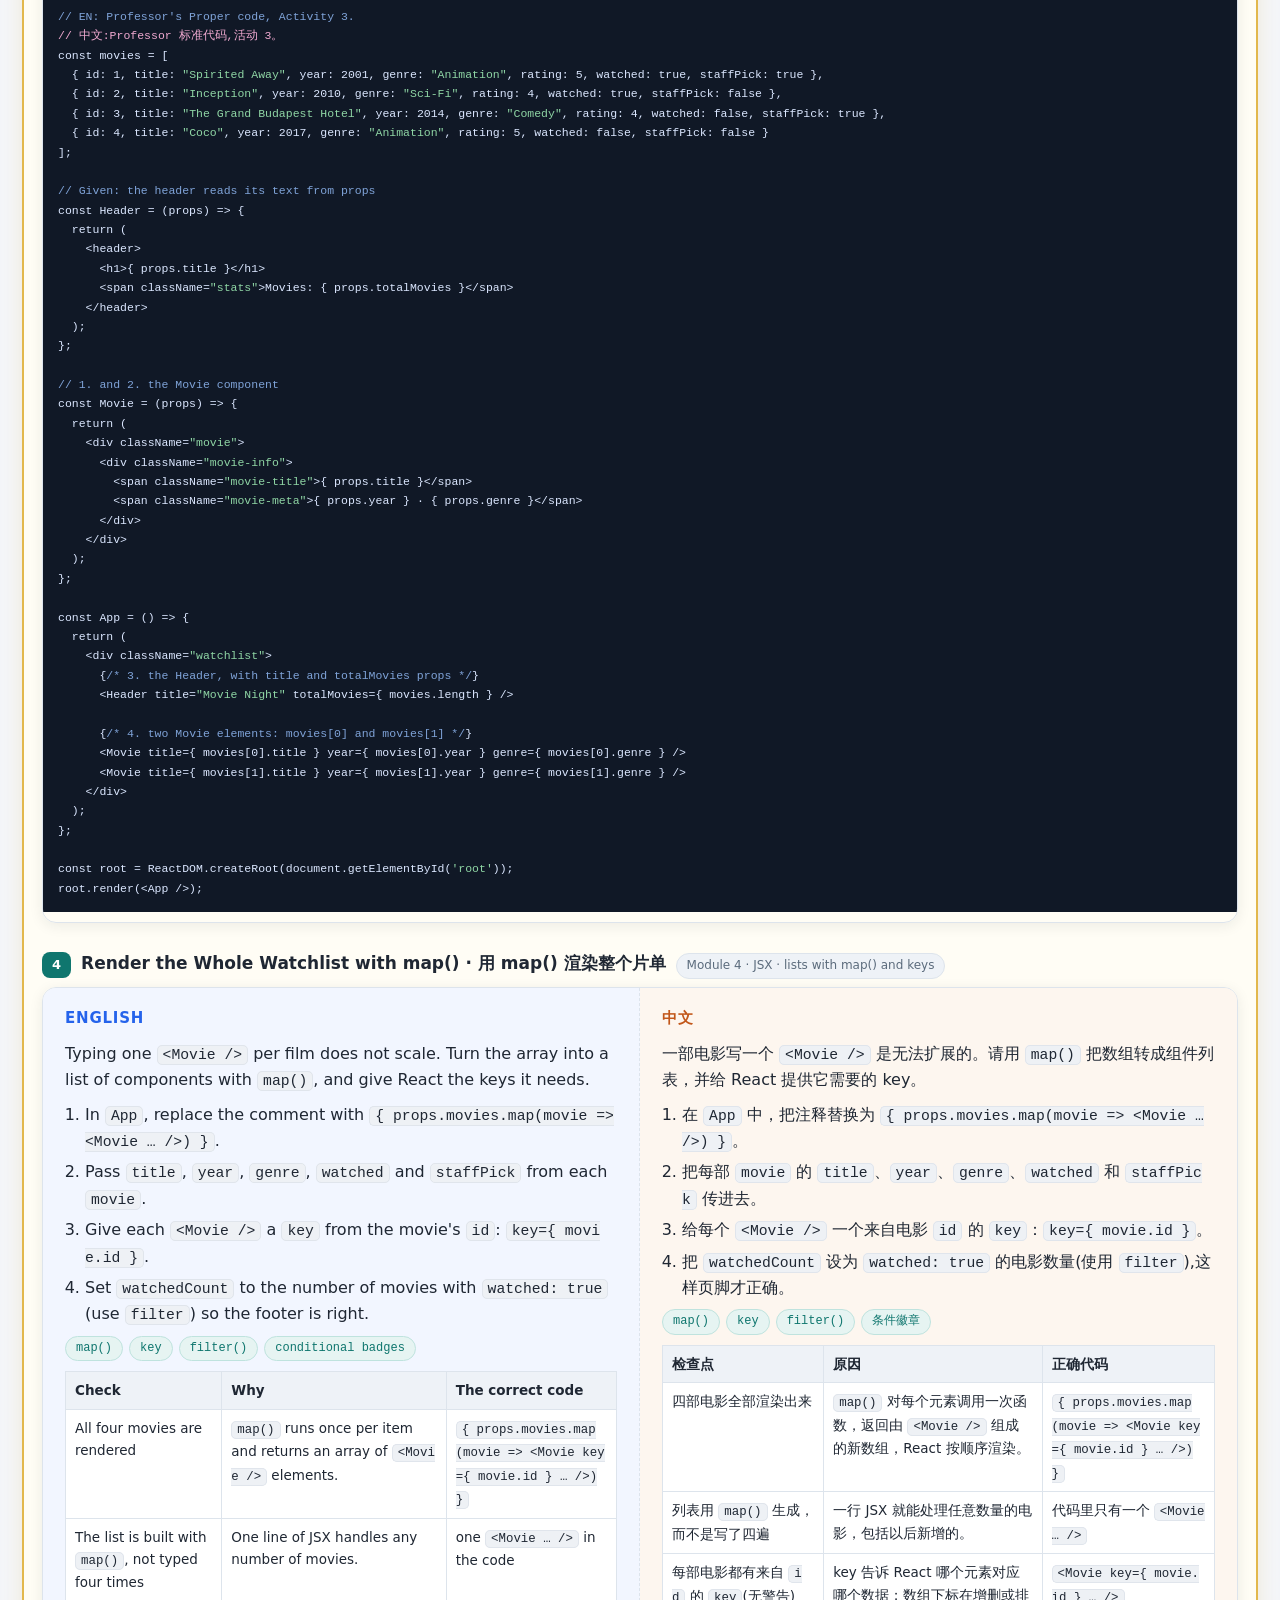
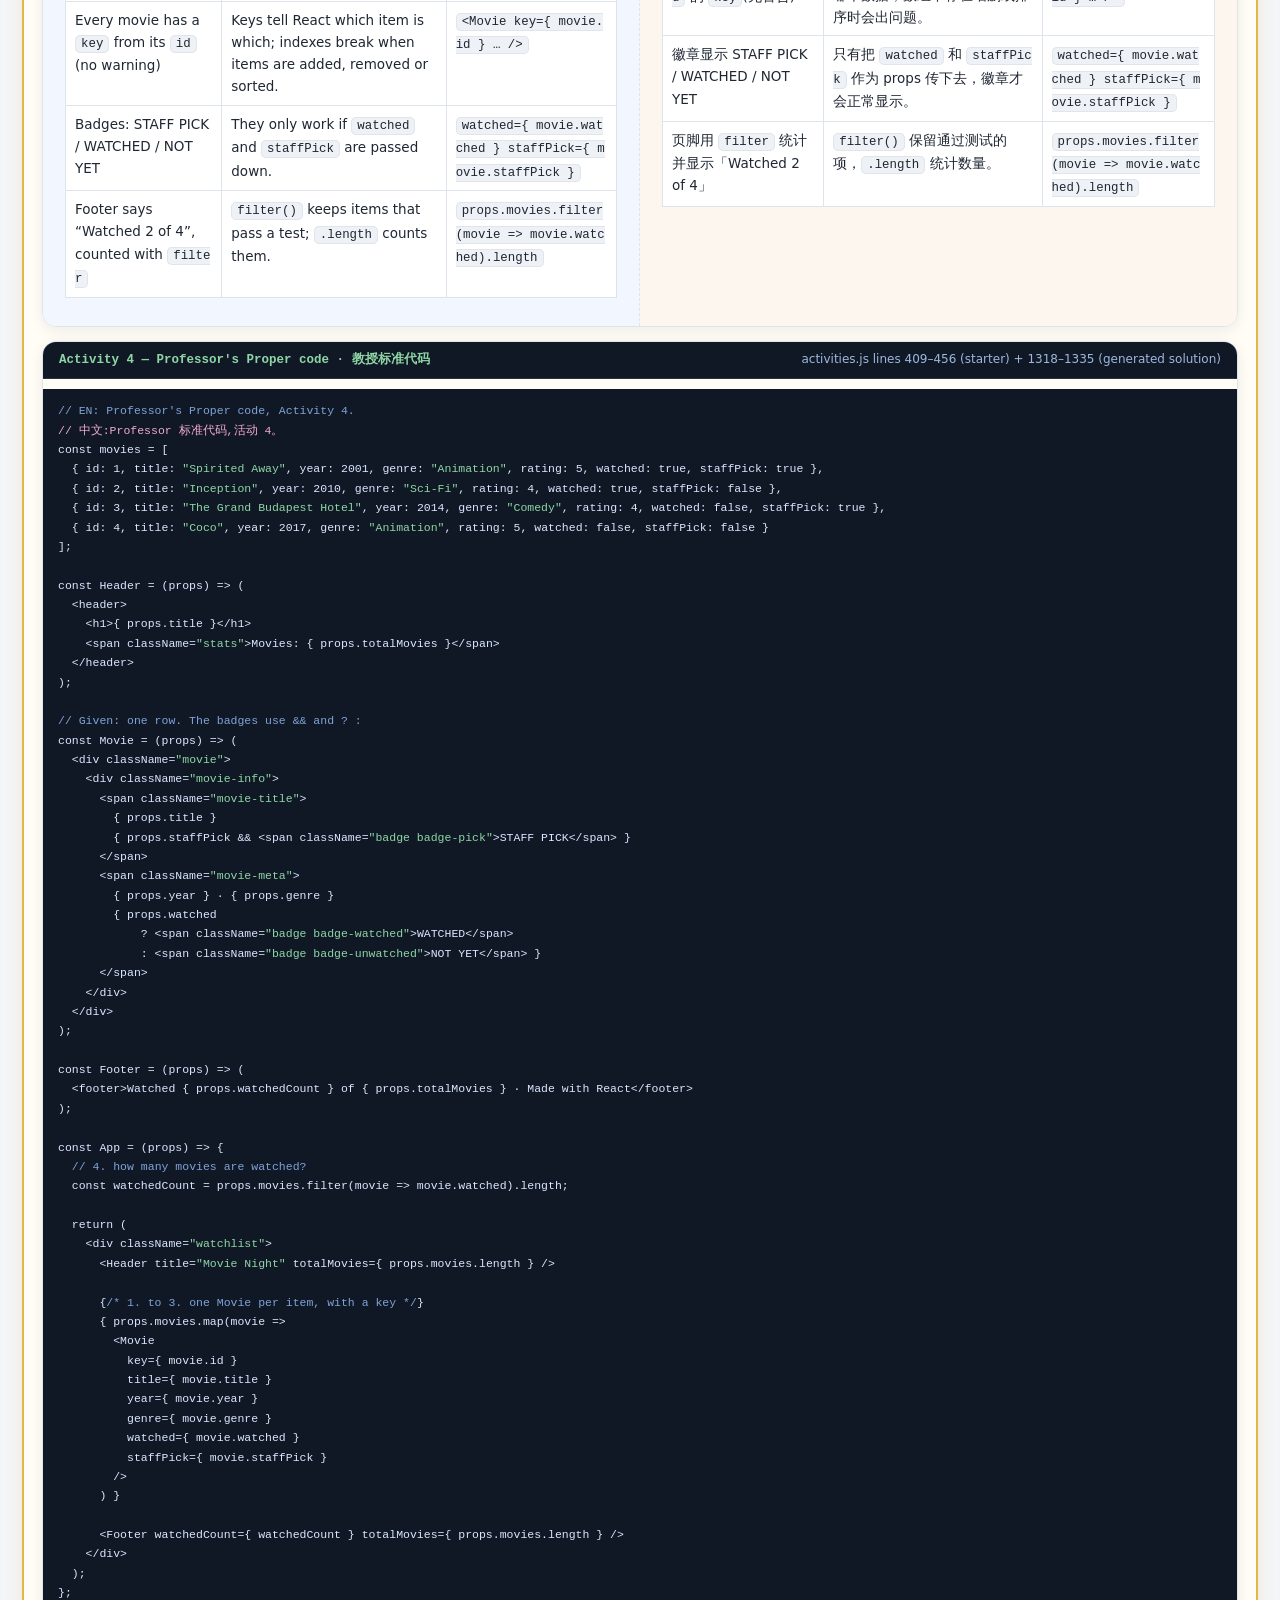
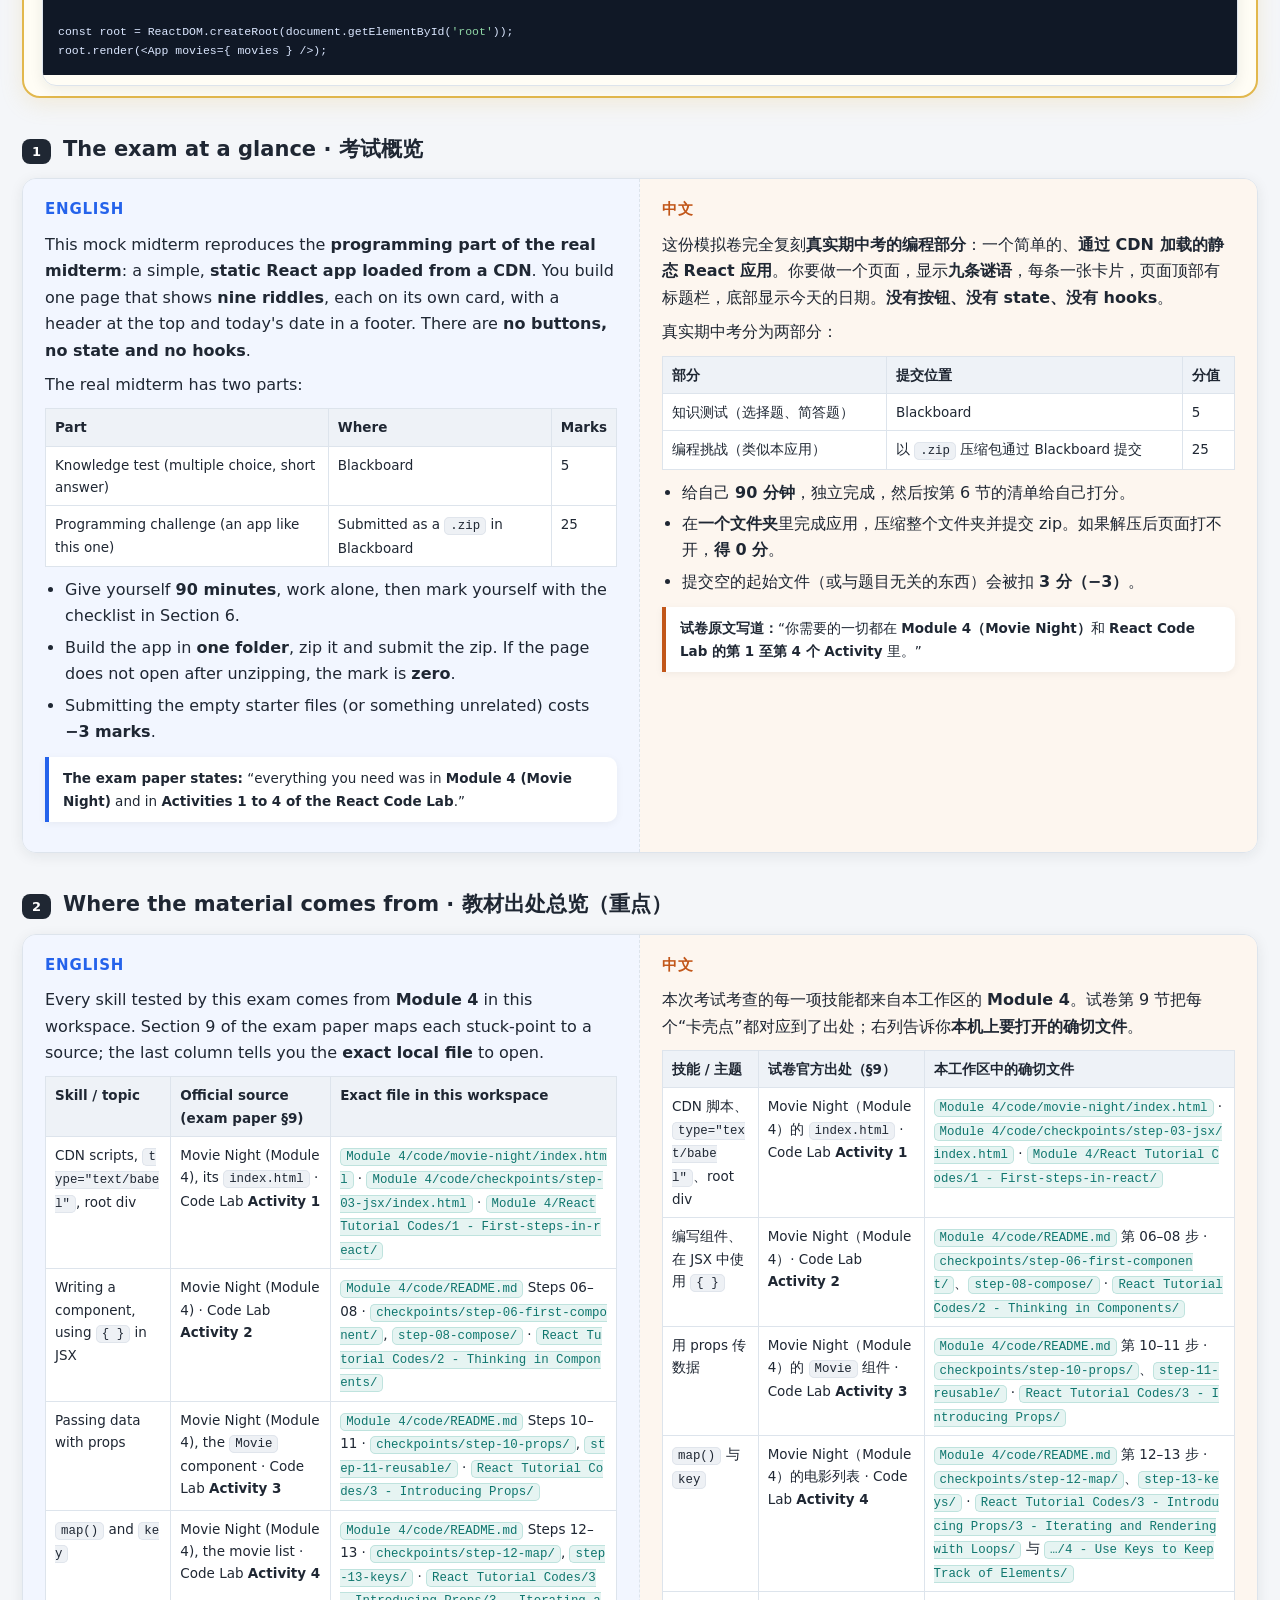
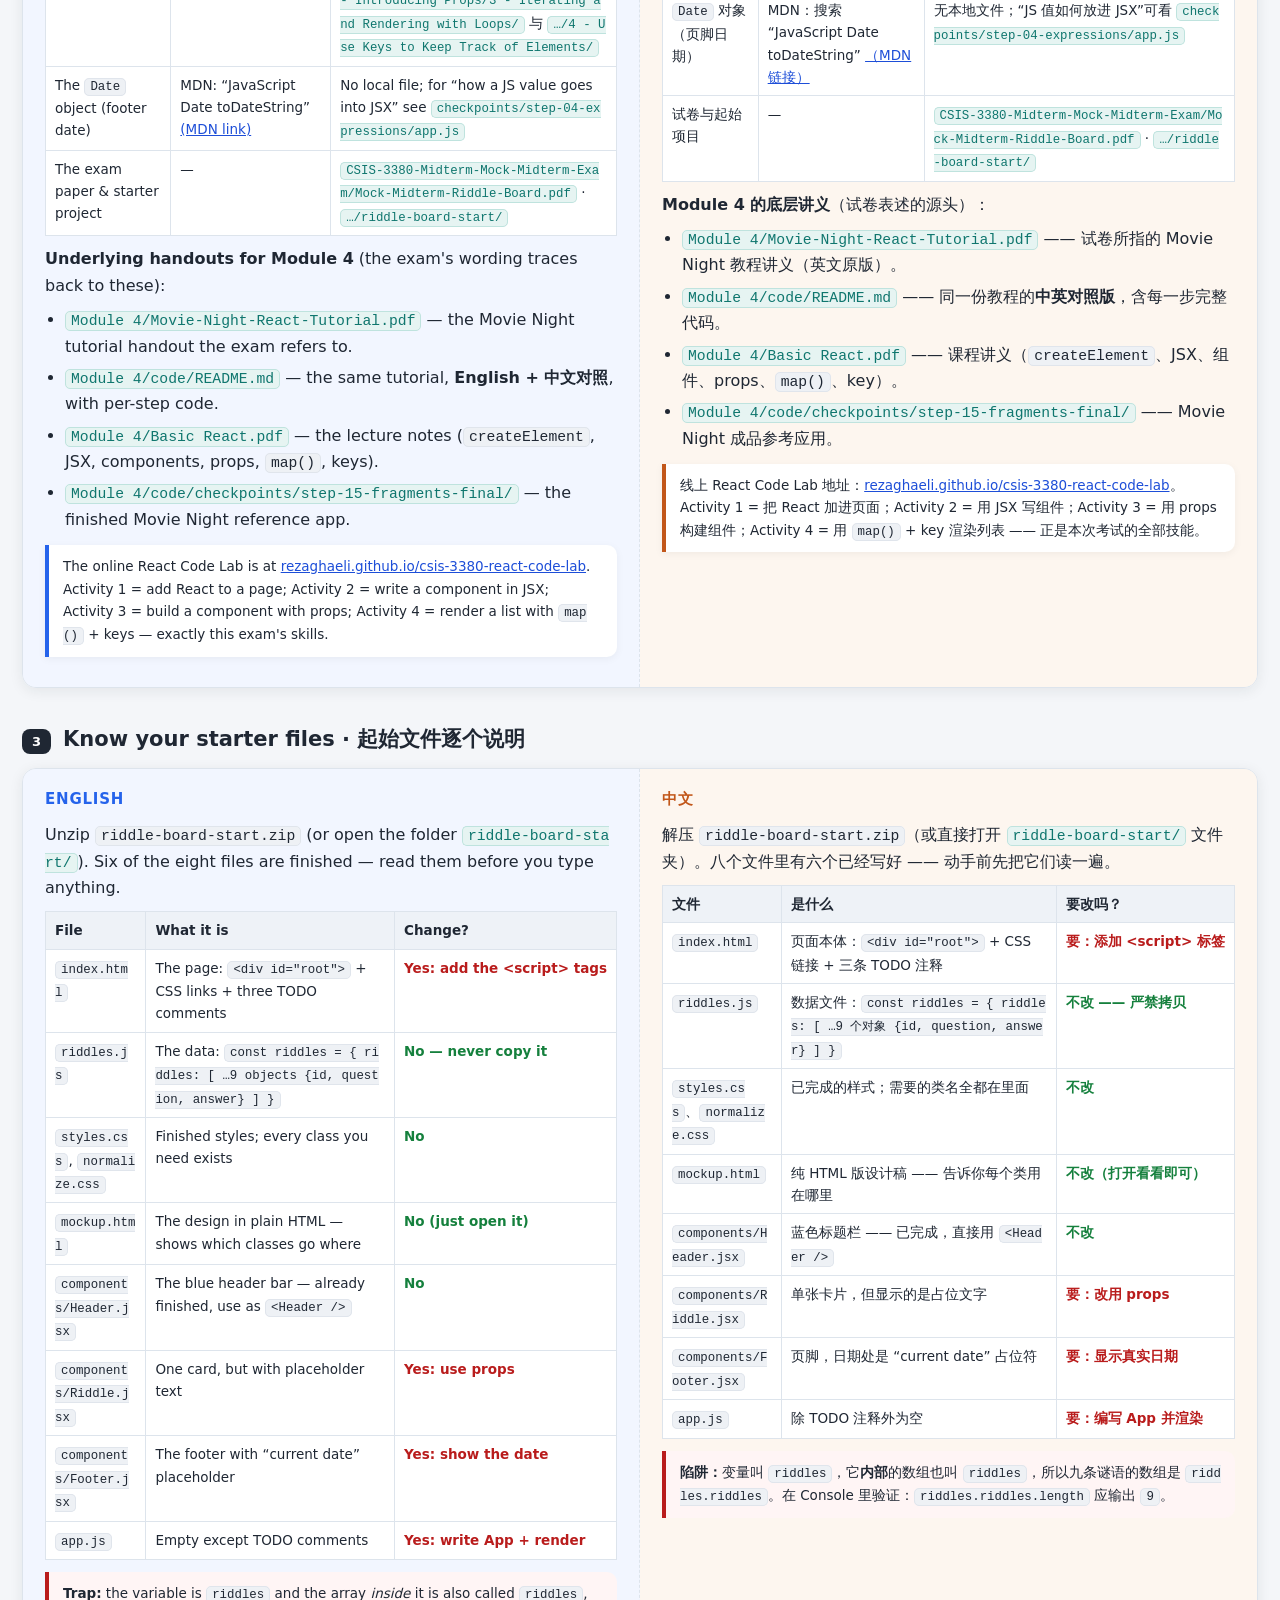
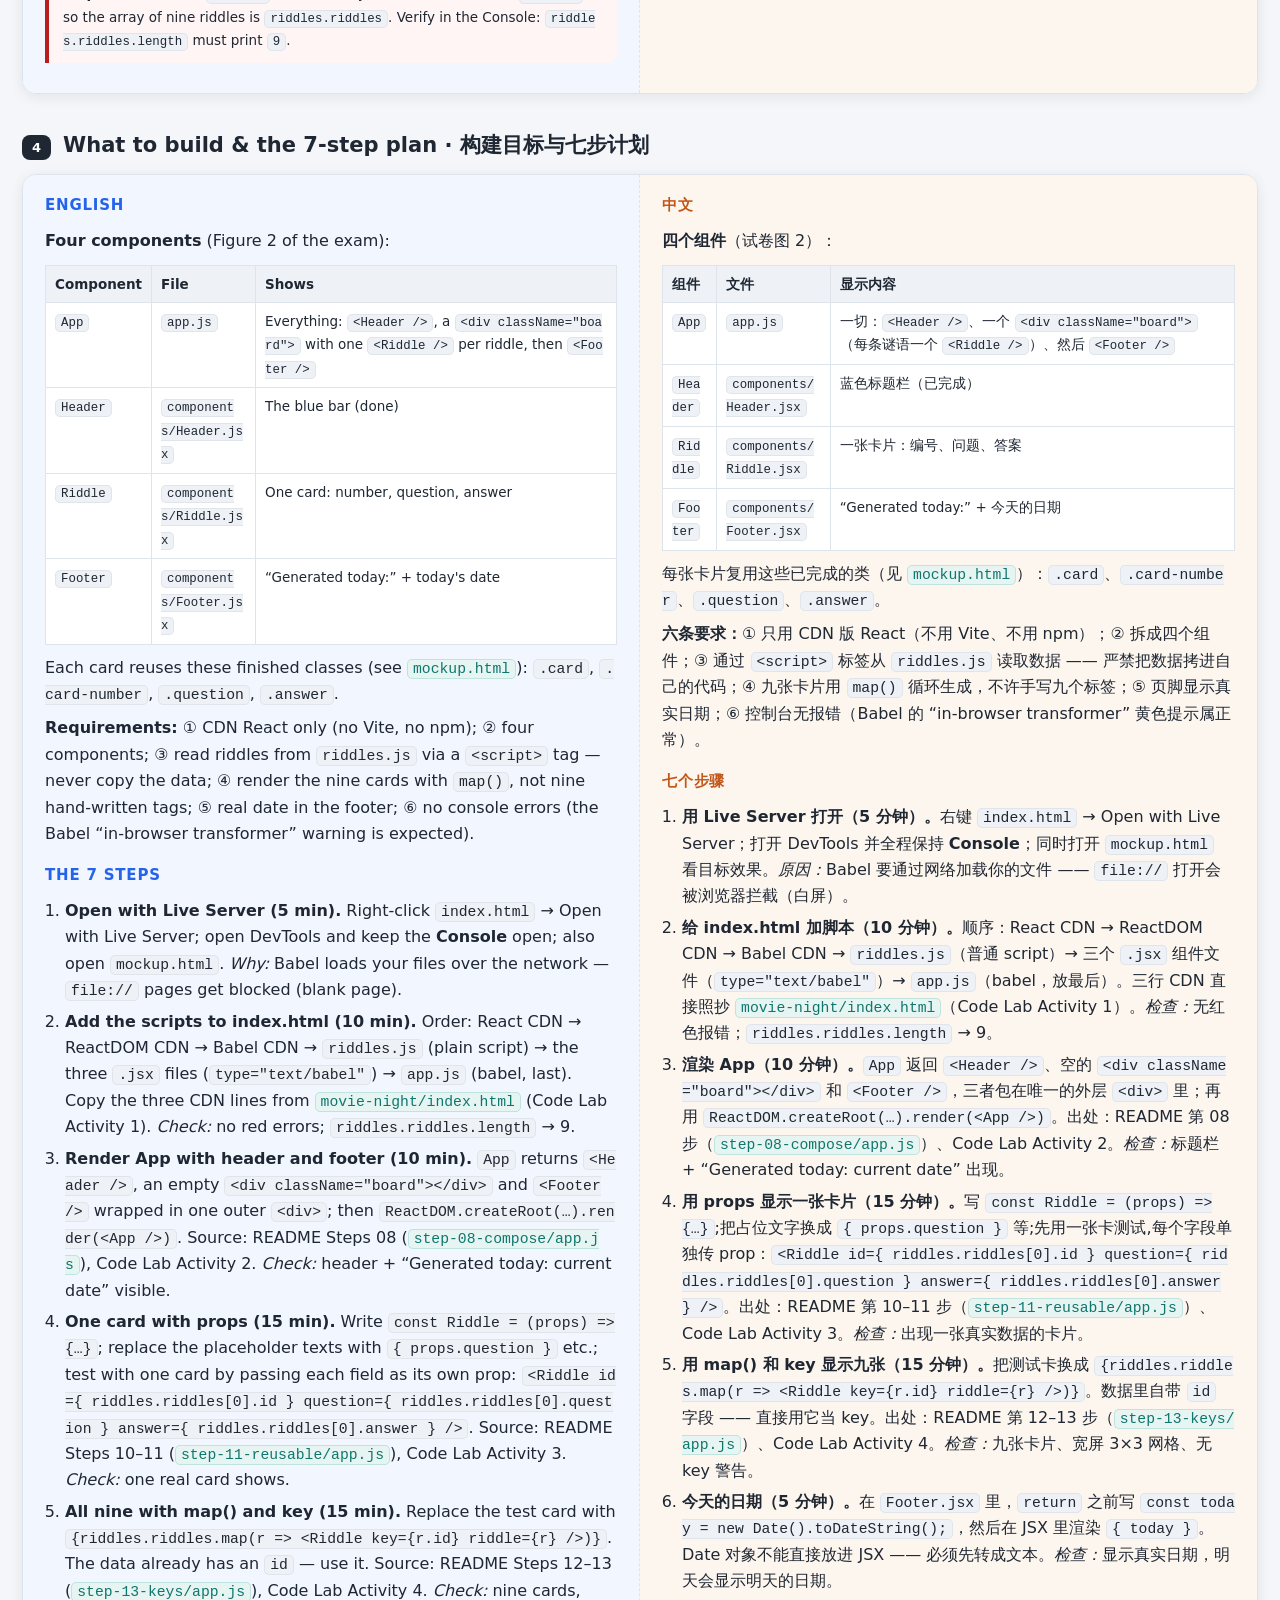
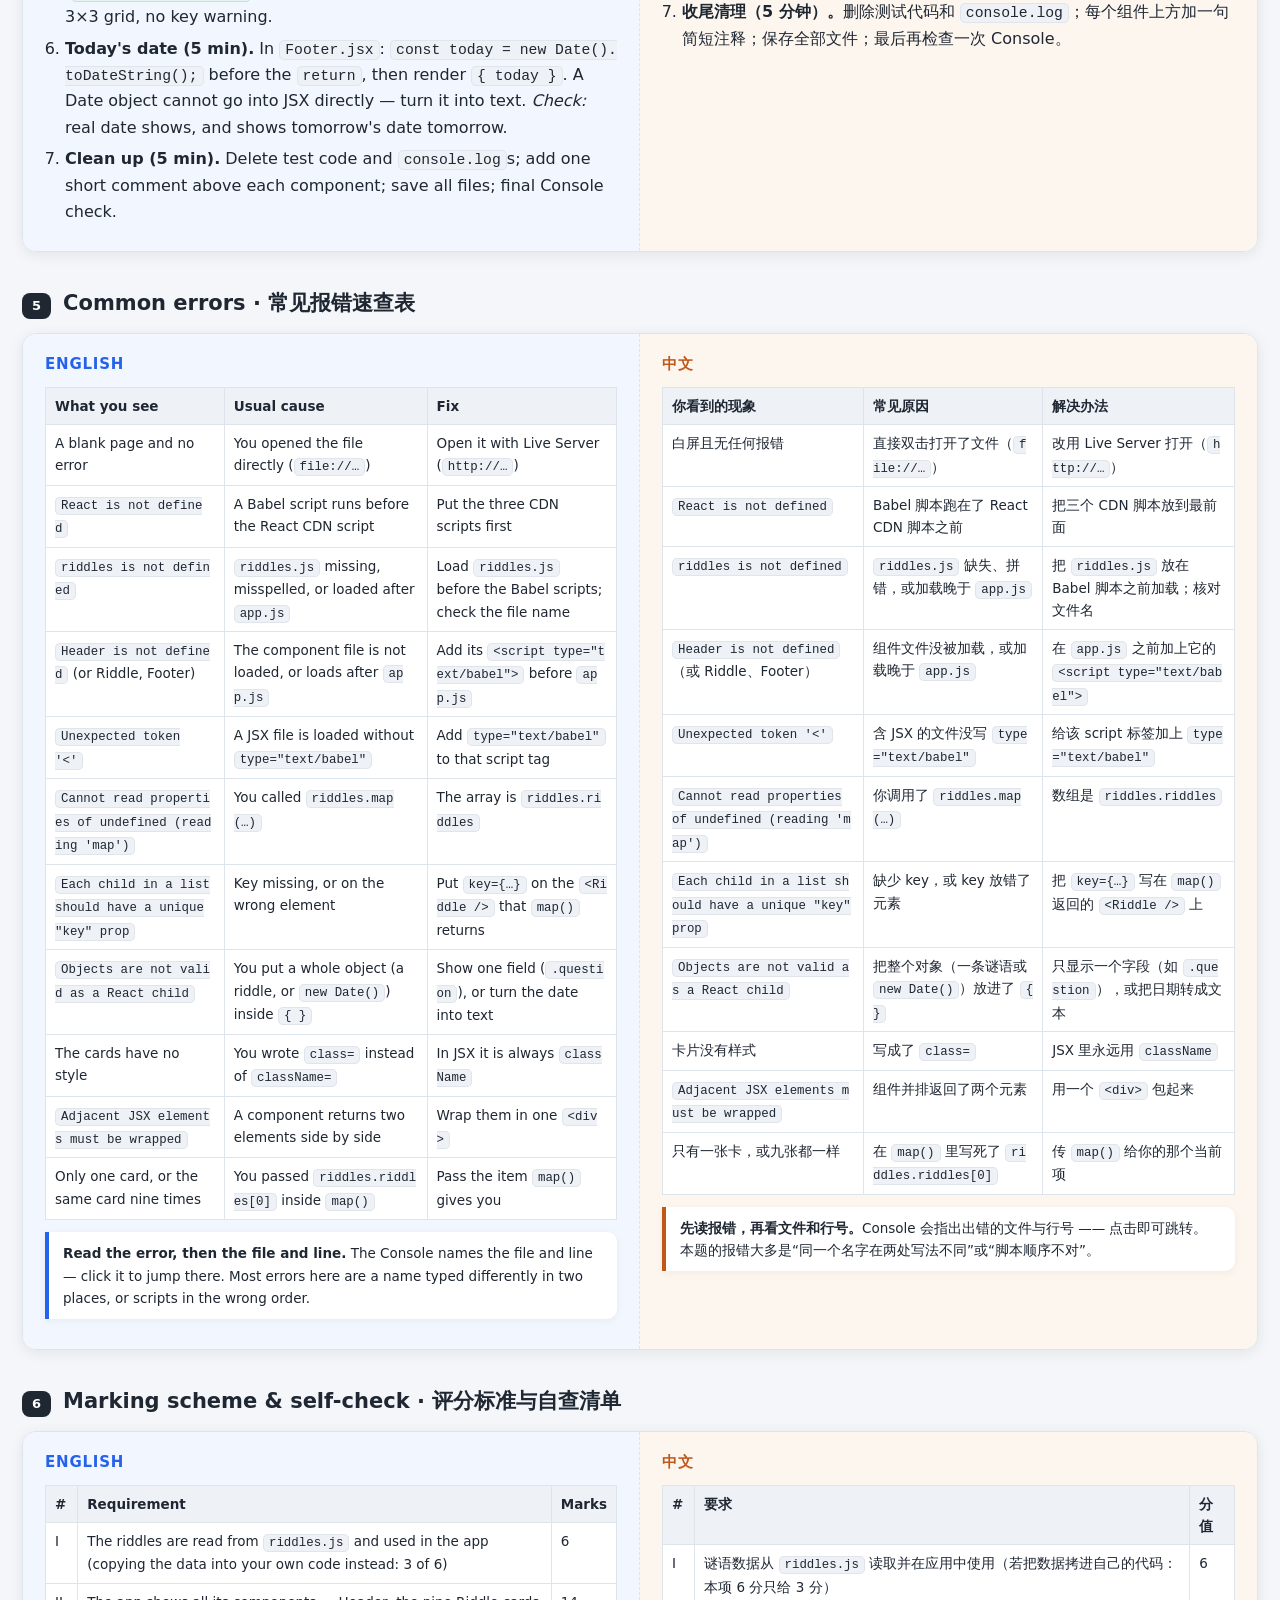
==== commit 83f88bb4: "Unify three tutorials and guide cheat sheet with Professor's Proper code style" ====
--- a/index.html
+++ b/index.html
@@ -652,7 +652,7 @@
         <li><a class="src" href="../Module 4/Basic React.pdf">Module 4/Basic React.pdf</a> — the lecture notes (<code>createElement</code>, JSX, components, props, <code>map()</code>, keys).</li>
         <li><a class="src" href="../Module 4/code/checkpoints/step-15-fragments-final/index.html">Module 4/code/checkpoints/step-15-fragments-final/</a> — the finished Movie Night reference app.</li>
       </ul>
-      <div class="note">The online React Code Lab is at <a class="ext" href="https://rezaghaeli.github.io/csis-3380-react-code-lab/">rezaghaeli.github.io/csis-3380-react-code-lab</a>. Activity 1 = add React to a page; Activity 2 = write a component in JSX; Activity 3 = build a component with props; Activity 4 = render a list with <code>map()</code> + keys — exactly this exam's skills.</div>
+      <div class="note">The online React Code Lab is at <a class="ext" href="https://johnnylin707.github.io/csis-3380-react-code-lab-zh-CN/">rezaghaeli.github.io/csis-3380-react-code-lab</a>. Activity 1 = add React to a page; Activity 2 = write a component in JSX; Activity 3 = build a component with props; Activity 4 = render a list with <code>map()</code> + keys — exactly this exam's skills.</div>
     </div>
     <div class="cell zh">
       <h3>中文</h3>
@@ -697,7 +697,7 @@
         <li><a class="src" href="../Module 4/Basic React.pdf">Module 4/Basic React.pdf</a> —— 课程讲义（<code>createElement</code>、JSX、组件、props、<code>map()</code>、key）。</li>
         <li><a class="src" href="../Module 4/code/checkpoints/step-15-fragments-final/index.html">Module 4/code/checkpoints/step-15-fragments-final/</a> —— Movie Night 成品参考应用。</li>
       </ul>
-      <div class="note zh-note">线上 React Code Lab 地址：<a class="ext" href="https://rezaghaeli.github.io/csis-3380-react-code-lab/">rezaghaeli.github.io/csis-3380-react-code-lab</a>。Activity 1 = 把 React 加进页面；Activity 2 = 用 JSX 写组件；Activity 3 = 用 props 构建组件；Activity 4 = 用 <code>map()</code> + key 渲染列表 —— 正是本次考试的全部技能。</div>
+      <div class="note zh-note">线上 React Code Lab 地址：<a class="ext" href="https://johnnylin707.github.io/csis-3380-react-code-lab-zh-CN/">rezaghaeli.github.io/csis-3380-react-code-lab</a>。Activity 1 = 把 React 加进页面；Activity 2 = 用 JSX 写组件；Activity 3 = 用 props 构建组件；Activity 4 = 用 <code>map()</code> + key 渲染列表 —— 正是本次考试的全部技能。</div>
     </div>
   </div>
 </section>
@@ -762,9 +762,9 @@
         <li><b>Open with Live Server (5 min).</b> Right-click <code>index.html</code> → Open with Live Server; open DevTools and keep the <b>Console</b> open; also open <code>mockup.html</code>. <em>Why:</em> Babel loads your files over the network — <code>file://</code> pages get blocked (blank page).</li>
         <li><b>Add the scripts to index.html (10 min).</b> Order: React CDN → ReactDOM CDN → Babel CDN → <code>riddles.js</code> (plain script) → the three <code>.jsx</code> files (<code>type="text/babel"</code>) → <code>app.js</code> (babel, last). Copy the three CDN lines from <a class="src" href="../Module 4/code/movie-night/index.html">movie-night/index.html</a> (Code Lab Activity 1). <em>Check:</em> no red errors; <code>riddles.riddles.length</code> → 9.</li>
         <li><b>Render App with header and footer (10 min).</b> <code>App</code> returns <code>&lt;Header /&gt;</code>, an empty <code>&lt;div className="board"&gt;&lt;/div&gt;</code> and <code>&lt;Footer /&gt;</code> wrapped in one outer <code>&lt;div&gt;</code>; then <code>ReactDOM.createRoot(…).render(&lt;App /&gt;)</code>. Source: README Steps 08 (<a class="src" href="../Module 4/code/checkpoints/step-08-compose/app.js">step-08-compose/app.js</a>), Code Lab Activity 2. <em>Check:</em> header + “Generated today: current date” visible.</li>
-        <li><b>One card with props (15 min).</b> Give <code>Riddle</code> a <code>props</code> parameter; replace the placeholder texts with <code>{ props.riddle.question }</code> etc.; test with one card: <code>&lt;Riddle riddle={riddles.riddles[0]} /&gt;</code>. Source: README Steps 10–11 (<a class="src" href="../Module 4/code/checkpoints/step-11-reusable/app.js">step-11-reusable/app.js</a>), Code Lab Activity 3. <em>Check:</em> one real card shows.</li>
+        <li><b>One card with props (15 min).</b> Write <code>const Riddle = (props) =&gt; {…}</code>; replace the placeholder texts with <code>{ props.question }</code> etc.; test with one card by passing each field as its own prop: <code>&lt;Riddle id={ riddles.riddles[0].id } question={ riddles.riddles[0].question } answer={ riddles.riddles[0].answer } /&gt;</code>. Source: README Steps 10–11 (<a class="src" href="../Module 4/code/checkpoints/step-11-reusable/app.js">step-11-reusable/app.js</a>), Code Lab Activity 3. <em>Check:</em> one real card shows.</li>
         <li><b>All nine with map() and key (15 min).</b> Replace the test card with <code>{riddles.riddles.map(r =&gt; &lt;Riddle key={r.id} riddle={r} /&gt;)}</code>. The data already has an <code>id</code> — use it. Source: README Steps 12–13 (<a class="src" href="../Module 4/code/checkpoints/step-13-keys/app.js">step-13-keys/app.js</a>), Code Lab Activity 4. <em>Check:</em> nine cards, 3×3 grid, no key warning.</li>
-        <li><b>Today's date (5 min).</b> In <code>Footer.jsx</code>: <code>const today = new Date().toDateString();</code> before the <code>return</code>, then render <code>{today}</code>. A Date object cannot go into JSX directly — turn it into text. <em>Check:</em> real date shows, and shows tomorrow's date tomorrow.</li>
+        <li><b>Today's date (5 min).</b> In <code>Footer.jsx</code>: <code>const today = new Date().toDateString();</code> before the <code>return</code>, then render <code>{ today }</code>. A Date object cannot go into JSX directly — turn it into text. <em>Check:</em> real date shows, and shows tomorrow's date tomorrow.</li>
         <li><b>Clean up (5 min).</b> Delete test code and <code>console.log</code>s; add one short comment above each component; save all files; final Console check.</li>
       </ol>
     </div>
@@ -785,9 +785,9 @@
         <li><b>用 Live Server 打开（5 分钟）。</b>右键 <code>index.html</code> → Open with Live Server；打开 DevTools 并全程保持 <b>Console</b>；同时打开 <code>mockup.html</code> 看目标效果。<em>原因：</em>Babel 要通过网络加载你的文件 —— <code>file://</code> 打开会被浏览器拦截（白屏）。</li>
         <li><b>给 index.html 加脚本（10 分钟）。</b>顺序：React CDN → ReactDOM CDN → Babel CDN → <code>riddles.js</code>（普通 script）→ 三个 <code>.jsx</code> 组件文件（<code>type="text/babel"</code>）→ <code>app.js</code>（babel，放最后）。三行 CDN 直接照抄 <a class="src" href="../Module 4/code/movie-night/index.html">movie-night/index.html</a>（Code Lab Activity 1）。<em>检查：</em>无红色报错；<code>riddles.riddles.length</code> → 9。</li>
         <li><b>渲染 App（10 分钟）。</b><code>App</code> 返回 <code>&lt;Header /&gt;</code>、空的 <code>&lt;div className="board"&gt;&lt;/div&gt;</code> 和 <code>&lt;Footer /&gt;</code>，三者包在唯一的外层 <code>&lt;div&gt;</code> 里；再用 <code>ReactDOM.createRoot(…).render(&lt;App /&gt;)</code>。出处：README 第 08 步（<a class="src" href="../Module 4/code/checkpoints/step-08-compose/app.js">step-08-compose/app.js</a>）、Code Lab Activity 2。<em>检查：</em>标题栏 + “Generated today: current date” 出现。</li>
-        <li><b>用 props 显示一张卡片（15 分钟）。</b>给 <code>Riddle</code> 加 <code>props</code> 参数；把占位文字换成 <code>{ props.riddle.question }</code> 等；先用一张卡测试：<code>&lt;Riddle riddle={riddles.riddles[0]} /&gt;</code>。出处：README 第 10–11 步（<a class="src" href="../Module 4/code/checkpoints/step-11-reusable/app.js">step-11-reusable/app.js</a>）、Code Lab Activity 3。<em>检查：</em>出现一张真实数据的卡片。</li>
+        <li><b>用 props 显示一张卡片（15 分钟）。</b>写 <code>const Riddle = (props) =&gt; {…}</code>;把占位文字换成 <code>{ props.question }</code> 等;先用一张卡测试,每个字段单独传 prop：<code>&lt;Riddle id={ riddles.riddles[0].id } question={ riddles.riddles[0].question } answer={ riddles.riddles[0].answer } /&gt;</code>。出处：README 第 10–11 步（<a class="src" href="../Module 4/code/checkpoints/step-11-reusable/app.js">step-11-reusable/app.js</a>）、Code Lab Activity 3。<em>检查：</em>出现一张真实数据的卡片。</li>
         <li><b>用 map() 和 key 显示九张（15 分钟）。</b>把测试卡换成 <code>{riddles.riddles.map(r =&gt; &lt;Riddle key={r.id} riddle={r} /&gt;)}</code>。数据里自带 <code>id</code> 字段 —— 直接用它当 key。出处：README 第 12–13 步（<a class="src" href="../Module 4/code/checkpoints/step-13-keys/app.js">step-13-keys/app.js</a>）、Code Lab Activity 4。<em>检查：</em>九张卡片、宽屏 3×3 网格、无 key 警告。</li>
-        <li><b>今天的日期（5 分钟）。</b>在 <code>Footer.jsx</code> 里，<code>return</code> 之前写 <code>const today = new Date().toDateString();</code>，然后在 JSX 里渲染 <code>{today}</code>。Date 对象不能直接放进 JSX —— 必须先转成文本。<em>检查：</em>显示真实日期，明天会显示明天的日期。</li>
+        <li><b>今天的日期（5 分钟）。</b>在 <code>Footer.jsx</code> 里，<code>return</code> 之前写 <code>const today = new Date().toDateString();</code>，然后在 JSX 里渲染 <code>{ today }</code>。Date 对象不能直接放进 JSX —— 必须先转成文本。<em>检查：</em>显示真实日期，明天会显示明天的日期。</li>
         <li><b>收尾清理（5 分钟）。</b>删除测试代码和 <code>console.log</code>；每个组件上方加一句简短注释；保存全部文件；最后再检查一次 Console。</li>
       </ol>
     </div>
@@ -903,7 +903,7 @@
     <div class="cell en">
       <h3>English</h3>
       <p><b>Phase A — Rebuild the foundations (60–90 min).</b> Work through <a class="src" href="../Module 4/code/README.md">Module 4/code/README.md</a> (bilingual Movie Night tutorial) — at minimum Steps 01, 03, 04, 06, 07, 08, 10, 11, 12, 13, 15. After each step, compare with the matching folder in <a class="src" href="../Module 4/code/checkpoints/step-15-fragments-final/">Module 4/code/checkpoints/</a>. Prefer the original handout? Read <a class="src" href="../Module 4/Movie-Night-React-Tutorial.pdf">Movie-Night-React-Tutorial.pdf</a>; the underlying lecture notes are <a class="src" href="../Module 4/Basic React.pdf">Basic React.pdf</a>.</p>
-      <p><b>Phase B — Redo the Code Lab (45 min).</b> Do Activities 1–4 at <a class="ext" href="https://rezaghaeli.github.io/csis-3380-react-code-lab/">rezaghaeli.github.io/csis-3380-react-code-lab</a> (each shows the proper code after you submit). Local reference code lives in <a class="src" href="../Module 4/React Tutorial Codes/1 - First-steps-in-react/">React Tutorial Codes/1 - First-steps-in-react/</a>, <a class="src" href="../Module 4/React Tutorial Codes/2 - Thinking in Components/">…/2 - Thinking in Components/</a> and <a class="src" href="../Module 4/React Tutorial Codes/3 - Introducing Props/">…/3 - Introducing Props/</a>.</p>
+      <p><b>Phase B — Redo the Code Lab (45 min).</b> Do Activities 1–4 at <a class="ext" href="https://johnnylin707.github.io/csis-3380-react-code-lab-zh-CN/">rezaghaeli.github.io/csis-3380-react-code-lab</a> (each shows the proper code after you submit). Local reference code lives in <a class="src" href="../Module 4/React Tutorial Codes/1 - First-steps-in-react/">React Tutorial Codes/1 - First-steps-in-react/</a>, <a class="src" href="../Module 4/React Tutorial Codes/2 - Thinking in Components/">…/2 - Thinking in Components/</a> and <a class="src" href="../Module 4/React Tutorial Codes/3 - Introducing Props/">…/3 - Introducing Props/</a>.</p>
       <p><b>Phase C — Blind rebuild (60 min).</b> Close all references. From an empty folder, rebuild Movie Night's skeleton from memory: CDN scripts → root div → one component → props → <code>map()</code> + key. Peek at the checkpoints only when truly stuck.</p>
       <p><b>Phase D — Sit the mock (90 min).</b> Timer on, notes closed, use only the exam PDF. Follow the 7 steps of Section 4.</p>
       <p><b>Phase E — Mark yourself &amp; patch.</b> Score with the Section 6 checklist; whatever failed, go straight back to the matching checkpoint folder above.</p>
@@ -920,7 +920,7 @@
     <div class="cell zh">
       <h3>中文</h3>
       <p><b>阶段 A —— 重建基础（60–90 分钟）。</b>通读 <a class="src" href="../Module 4/code/README.md">Module 4/code/README.md</a>（中英对照版 Movie Night 教程）—— 至少完成第 01、03、04、06、07、08、10、11、12、13、15 步。每做完一步，与 <a class="src" href="../Module 4/code/checkpoints/step-15-fragments-final/">Module 4/code/checkpoints/</a> 里对应文件夹的代码对照。想看原版讲义就读 <a class="src" href="../Module 4/Movie-Night-React-Tutorial.pdf">Movie-Night-React-Tutorial.pdf</a>；底层课程讲义是 <a class="src" href="../Module 4/Basic React.pdf">Basic React.pdf</a>。</p>
-      <p><b>阶段 B —— 重做 Code Lab（45 分钟）。</b>在 <a class="ext" href="https://rezaghaeli.github.io/csis-3380-react-code-lab/">rezaghaeli.github.io/csis-3380-react-code-lab</a> 完成 Activity 1–4（每次提交后会显示正确代码）。本地参考代码在 <a class="src" href="../Module 4/React Tutorial Codes/1 - First-steps-in-react/">React Tutorial Codes/1 - First-steps-in-react/</a>、<a class="src" href="../Module 4/React Tutorial Codes/2 - Thinking in Components/">…/2 - Thinking in Components/</a> 和 <a class="src" href="../Module 4/React Tutorial Codes/3 - Introducing Props/">…/3 - Introducing Props/</a>。</p>
+      <p><b>阶段 B —— 重做 Code Lab（45 分钟）。</b>在 <a class="ext" href="https://johnnylin707.github.io/csis-3380-react-code-lab-zh-CN/">rezaghaeli.github.io/csis-3380-react-code-lab</a> 完成 Activity 1–4（每次提交后会显示正确代码）。本地参考代码在 <a class="src" href="../Module 4/React Tutorial Codes/1 - First-steps-in-react/">React Tutorial Codes/1 - First-steps-in-react/</a>、<a class="src" href="../Module 4/React Tutorial Codes/2 - Thinking in Components/">…/2 - Thinking in Components/</a> 和 <a class="src" href="../Module 4/React Tutorial Codes/3 - Introducing Props/">…/3 - Introducing Props/</a>。</p>
       <p><b>阶段 C —— 盲做重建（60 分钟）。</b>关掉所有资料。从空文件夹开始，凭记忆重搭 Movie Night 骨架：CDN 脚本 → root div → 一个组件 → props → <code>map()</code> + key。实在卡住才偷看 checkpoint。</p>
       <p><b>阶段 D —— 限时模拟（90 分钟）。</b>开计时器、合上资料，只允许看试卷 PDF。按第 4 节的七步执行。</p>
       <p><b>阶段 E —— 自评与补漏。</b>用第 6 节清单打分；哪项不过关，就直接回到上面对应的 checkpoint 文件夹重学。</p>
@@ -954,7 +954,7 @@
 &lt;script type=<span class="s">"text/babel"</span> src=<span class="s">"./components/Footer.jsx"</span>&gt;&lt;/script&gt;
 &lt;script type=<span class="s">"text/babel"</span> src=<span class="s">"./app.js"</span>&gt;&lt;/script&gt;                 <span class="c">// last — uses all above</span></pre>
       <p><b>② Mount the app</b> — from README Step 02/06 (<a class="src" href="../Module 4/code/checkpoints/step-06-first-component/app.js">checkpoints/step-06-first-component/app.js</a>):</p>
-      <pre>const root = ReactDOM.createRoot(document.getElementById(<span class="s">"root"</span>));
+      <pre>const root = ReactDOM.createRoot(document.getElementById(<span class="s">'root'</span>));
 root.render(&lt;App /&gt;);</pre>
       <p><b>③ One child, one outer element</b> — from README Step 08 (<a class="src" href="../Module 4/code/checkpoints/step-08-compose/app.js">step-08-compose/app.js</a>):</p>
       <pre>const App = () =&gt; {
@@ -966,35 +966,40 @@
     &lt;/div&gt;
   );
 };</pre>
-      <p><b>④ Props</b> — parent passes an object, child reads its fields (README Steps 10–11; the exam's “fruit” example uses the same shape):</p>
-      <pre><span class="c">// components/Riddle.jsx</span>
-function Riddle(props) {
+      <p><b>④ Props</b> — pass each field as its own prop, child reads <code>{ props.question }</code> (Professor's Proper code; README Steps 10–11):</p>
+      <pre><span class="c">// components/Riddle.jsx — Professor style: one prop per field.</span>
+const Riddle = (props) =&gt; {
   return (
     &lt;div className=<span class="s">"card"</span>&gt;
-      &lt;span className=<span class="s">"card-number"</span>&gt;Riddle {props.riddle.id}&lt;/span&gt;
-      &lt;p className=<span class="s">"question"</span>&gt;{props.riddle.question}&lt;/p&gt;
-      &lt;p className=<span class="s">"answer"</span>&gt;{props.riddle.answer}&lt;/p&gt;
+      &lt;span className=<span class="s">"card-number"</span>&gt;Riddle { props.id }&lt;/span&gt;
+      &lt;p className=<span class="s">"question"</span>&gt;{ props.question }&lt;/p&gt;
+      &lt;p className=<span class="s">"answer"</span>&gt;{ props.answer }&lt;/p&gt;
     &lt;/div&gt;
   );
-}
-
-<span class="c">// in App, to test one card:</span>  &lt;Riddle riddle={riddles.riddles[0]} /&gt;</pre>
+};
+
+<span class="c">// in App, to test one card:</span>  &lt;Riddle id={ riddles.riddles[0].id } question={ riddles.riddles[0].question } answer={ riddles.riddles[0].answer } /&gt;</pre>
       <p><b>⑤ map() + key</b> — README Steps 12–13 (<a class="src" href="../Module 4/code/checkpoints/step-13-keys/app.js">step-13-keys/app.js</a>); the data's own <code>id</code> is the key:</p>
       <pre>&lt;div className=<span class="s">"board"</span>&gt;
-  {riddles.riddles.map((riddle) =&gt; (
-    &lt;Riddle key={riddle.id} riddle={riddle} /&gt;
-  ))}
+  { riddles.riddles.map(riddle =&gt;
+    &lt;Riddle
+      key={ riddle.id }
+      id={ riddle.id }
+      question={ riddle.question }
+      answer={ riddle.answer }
+    /&gt;
+  ) }
 &lt;/div&gt;</pre>
       <p><b>⑥ Today's date</b> — a Date cannot enter JSX directly; convert it to text first (MDN <em>Date.prototype.toDateString</em>):</p>
       <pre><span class="c">// components/Footer.jsx</span>
-function Footer() {
+const Footer = () =&gt; {
   const today = new Date().toDateString();   <span class="c">// "Wed Oct 28 2026"</span>
   return (
     &lt;footer&gt;
-      &lt;p&gt;Generated today: {today}&lt;/p&gt;
+      &lt;p&gt;Generated today: { today }&lt;/p&gt;
     &lt;/footer&gt;
   );
-}</pre>
+};</pre>
     </div>
     <div class="cell zh">
       <h3>中文</h3>
@@ -1009,38 +1014,43 @@
 &lt;script type=<span class="s">"text/babel"</span> src=<span class="s">"./components/Footer.jsx"</span>&gt;&lt;/script&gt;
 &lt;script type=<span class="s">"text/babel"</span> src=<span class="s">"./app.js"</span>&gt;&lt;/script&gt;                 <span class="c">// 最后 —— 它用到上面所有文件</span></pre>
       <p><b>② 挂载应用</b> —— 出自 README 第 02/06 步（<a class="src" href="../Module 4/code/checkpoints/step-06-first-component/app.js">checkpoints/step-06-first-component/app.js</a>）：</p>
-      <pre>const root = ReactDOM.createRoot(document.getElementById(<span class="s">"root"</span>));
+      <pre>const root = ReactDOM.createRoot(document.getElementById(<span class="s">'root'</span>));
 root.render(&lt;App /&gt;);</pre>
       <p><b>③ 唯一外层元素</b> —— 出自 README 第 08 步（<a class="src" href="../Module 4/code/checkpoints/step-08-compose/app.js">step-08-compose/app.js</a>）：组件必须返回一个外层元素。</p>
-      <p><b>④ props</b> —— 父组件传整个对象，子组件读取它的字段（README 第 10–11 步；试卷里的“水果”示例是同样的结构）：</p>
-      <pre><span class="c">// components/Riddle.jsx</span>
-function Riddle(props) {
+      <p><b>④ props</b> —— 每个字段单独作为一个 prop 传入,子组件读取 <code>{ props.question }</code>(Professor 的 Proper code 风格；README 第 10–11 步)：</p>
+      <pre><span class="c">// components/Riddle.jsx —— Professor 风格:每个字段一个 prop。</span>
+const Riddle = (props) =&gt; {
   return (
     &lt;div className=<span class="s">"card"</span>&gt;
-      &lt;span className=<span class="s">"card-number"</span>&gt;Riddle {props.riddle.id}&lt;/span&gt;
-      &lt;p className=<span class="s">"question"</span>&gt;{props.riddle.question}&lt;/p&gt;
-      &lt;p className=<span class="s">"answer"</span>&gt;{props.riddle.answer}&lt;/p&gt;
+      &lt;span className=<span class="s">"card-number"</span>&gt;Riddle { props.id }&lt;/span&gt;
+      &lt;p className=<span class="s">"question"</span>&gt;{ props.question }&lt;/p&gt;
+      &lt;p className=<span class="s">"answer"</span>&gt;{ props.answer }&lt;/p&gt;
     &lt;/div&gt;
   );
-}
-
-<span class="c">// 在 App 里先测一张卡：</span>  &lt;Riddle riddle={riddles.riddles[0]} /&gt;</pre>
+};
+
+<span class="c">// 在 App 里先测一张卡：</span>  &lt;Riddle id={ riddles.riddles[0].id } question={ riddles.riddles[0].question } answer={ riddles.riddles[0].answer } /&gt;</pre>
       <p><b>⑤ map() + key</b> —— README 第 12–13 步（<a class="src" href="../Module 4/code/checkpoints/step-13-keys/app.js">step-13-keys/app.js</a>）；key 直接用数据自带的 <code>id</code>：</p>
       <pre>&lt;div className=<span class="s">"board"</span>&gt;
-  {riddles.riddles.map((riddle) =&gt; (
-    &lt;Riddle key={riddle.id} riddle={riddle} /&gt;
-  ))}
+  { riddles.riddles.map(riddle =&gt;
+    &lt;Riddle
+      key={ riddle.id }
+      id={ riddle.id }
+      question={ riddle.question }
+      answer={ riddle.answer }
+    /&gt;
+  ) }
 &lt;/div&gt;</pre>
       <p><b>⑥ 今天的日期</b> —— Date 对象不能直接放进 JSX，必须先转成文本（MDN <em>Date.prototype.toDateString</em>；也可用 <code>toLocaleDateString()</code> 得到 "10/28/2026" 风格）：</p>
       <pre><span class="c">// components/Footer.jsx</span>
-function Footer() {
+const Footer = () =&gt; {
   const today = new Date().toDateString();   <span class="c">// "Wed Oct 28 2026"</span>
   return (
     &lt;footer&gt;
-      &lt;p&gt;Generated today: {today}&lt;/p&gt;
+      &lt;p&gt;Generated today: { today }&lt;/p&gt;
     &lt;/footer&gt;
   );
-}</pre>
+};</pre>
       <p><b>记忆口诀：</b>顺序（库→数据→组件→App）、大写（组件名首字母大写）、一层（返回唯一外层元素）、className（不用 class）、key（写在 map 返回的标签上）、文本（对象和日期都要先变成文本再进 JSX）。</p>
     </div>
   </div>
@@ -1218,7 +1228,7 @@
 </main>
 
 <footer class="page">
-  <p>Source of this guide · 本指南依据：<code>CSIS-3380-Midterm-Mock-Midterm-Exam/Mock-Midterm-Riddle-Board.pdf</code>（exam rules, steps, errors, marking — 试卷原文）、<code>riddle-board-start/</code>（starter files — 起始文件实测）、<code>Module 4/code/README.md</code> 与 <code>Module 4/code/checkpoints/</code>（Movie Night 教程及分步代码）、<code>Module 4/React Tutorial Codes/</code>（React Code Lab 本地参考）、线上 <a class="ext" href="https://rezaghaeli.github.io/csis-3380-react-code-lab/">csis-3380-react-code-lab</a>（Activity 1–4）。</p>
+  <p>Source of this guide · 本指南依据：<code>CSIS-3380-Midterm-Mock-Midterm-Exam/Mock-Midterm-Riddle-Board.pdf</code>（exam rules, steps, errors, marking — 试卷原文）、<code>riddle-board-start/</code>（starter files — 起始文件实测）、<code>Module 4/code/README.md</code> 与 <code>Module 4/code/checkpoints/</code>（Movie Night 教程及分步代码）、<code>Module 4/React Tutorial Codes/</code>（React Code Lab 本地参考）、线上 <a class="ext" href="https://johnnylin707.github.io/csis-3380-react-code-lab-zh-CN/">csis-3380-react-code-lab</a>（Activity 1–4）。</p>
 </footer>
 
 <div class="fabs">
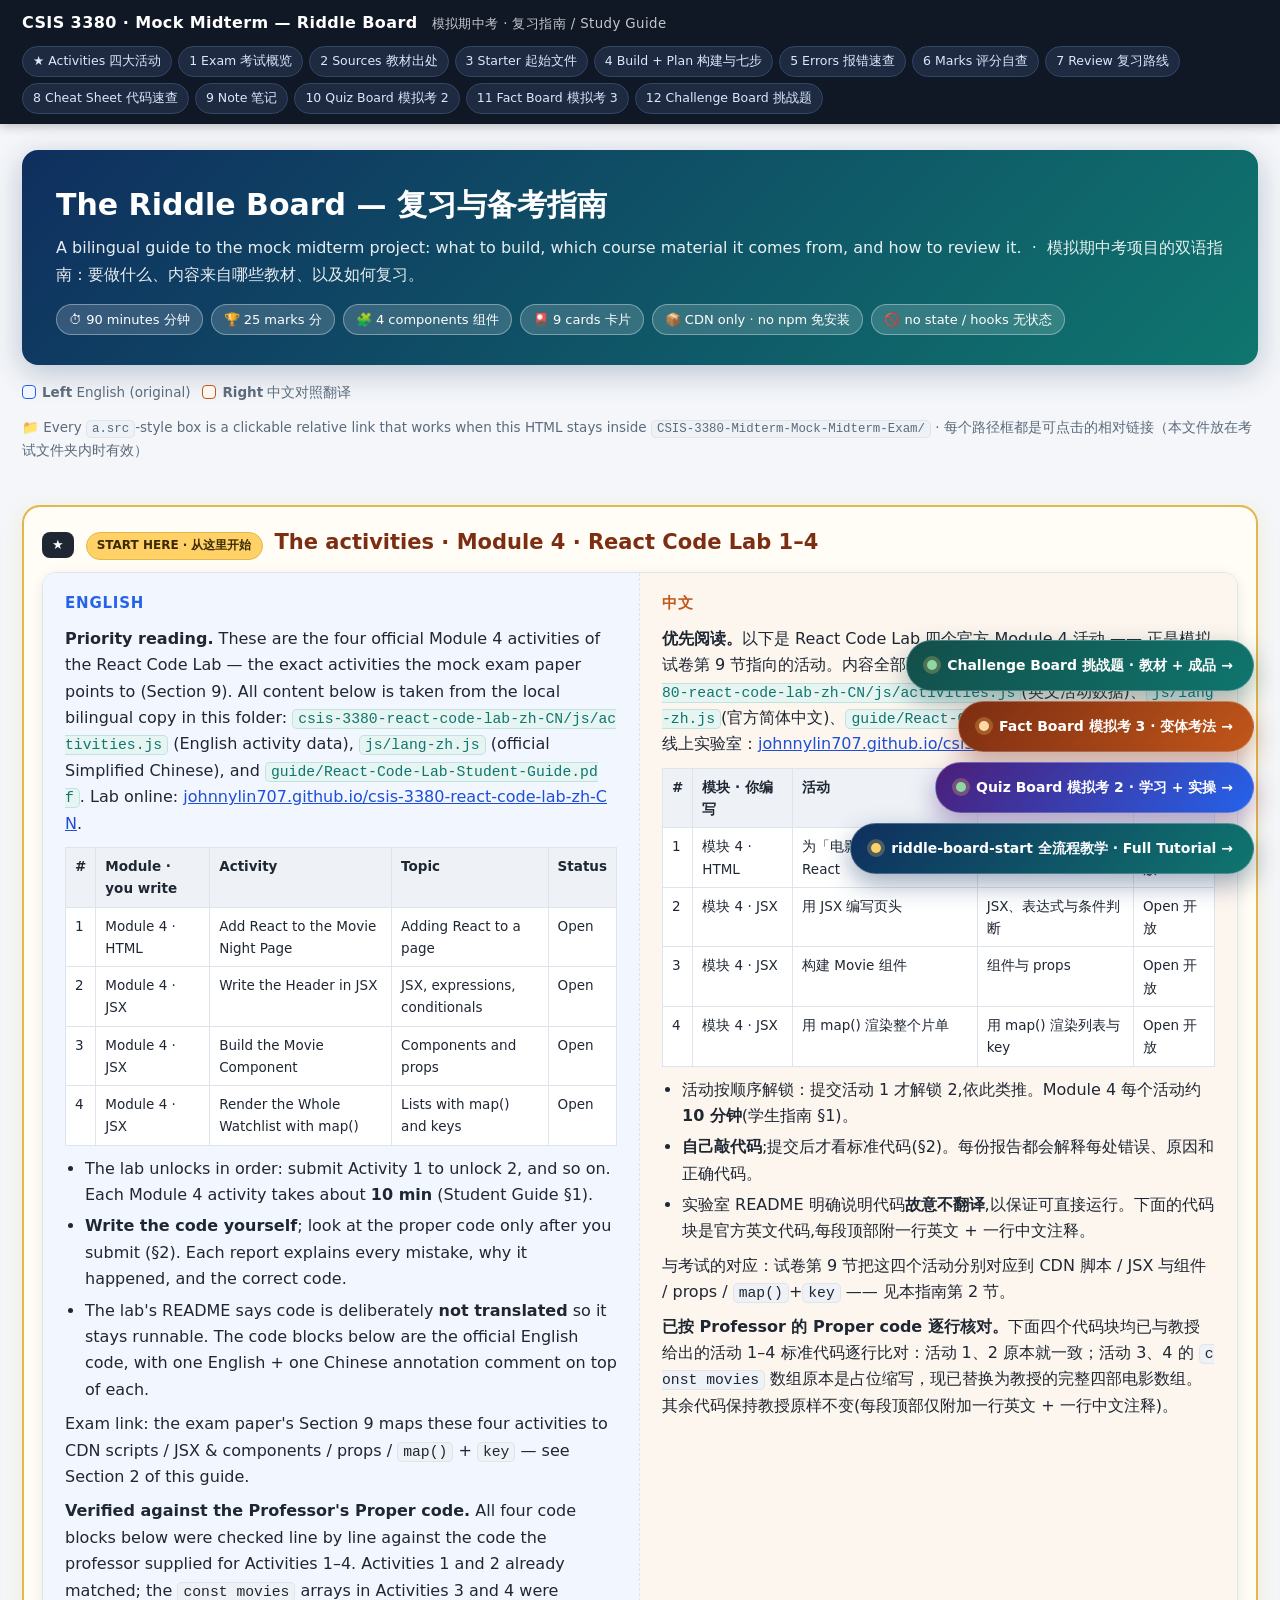
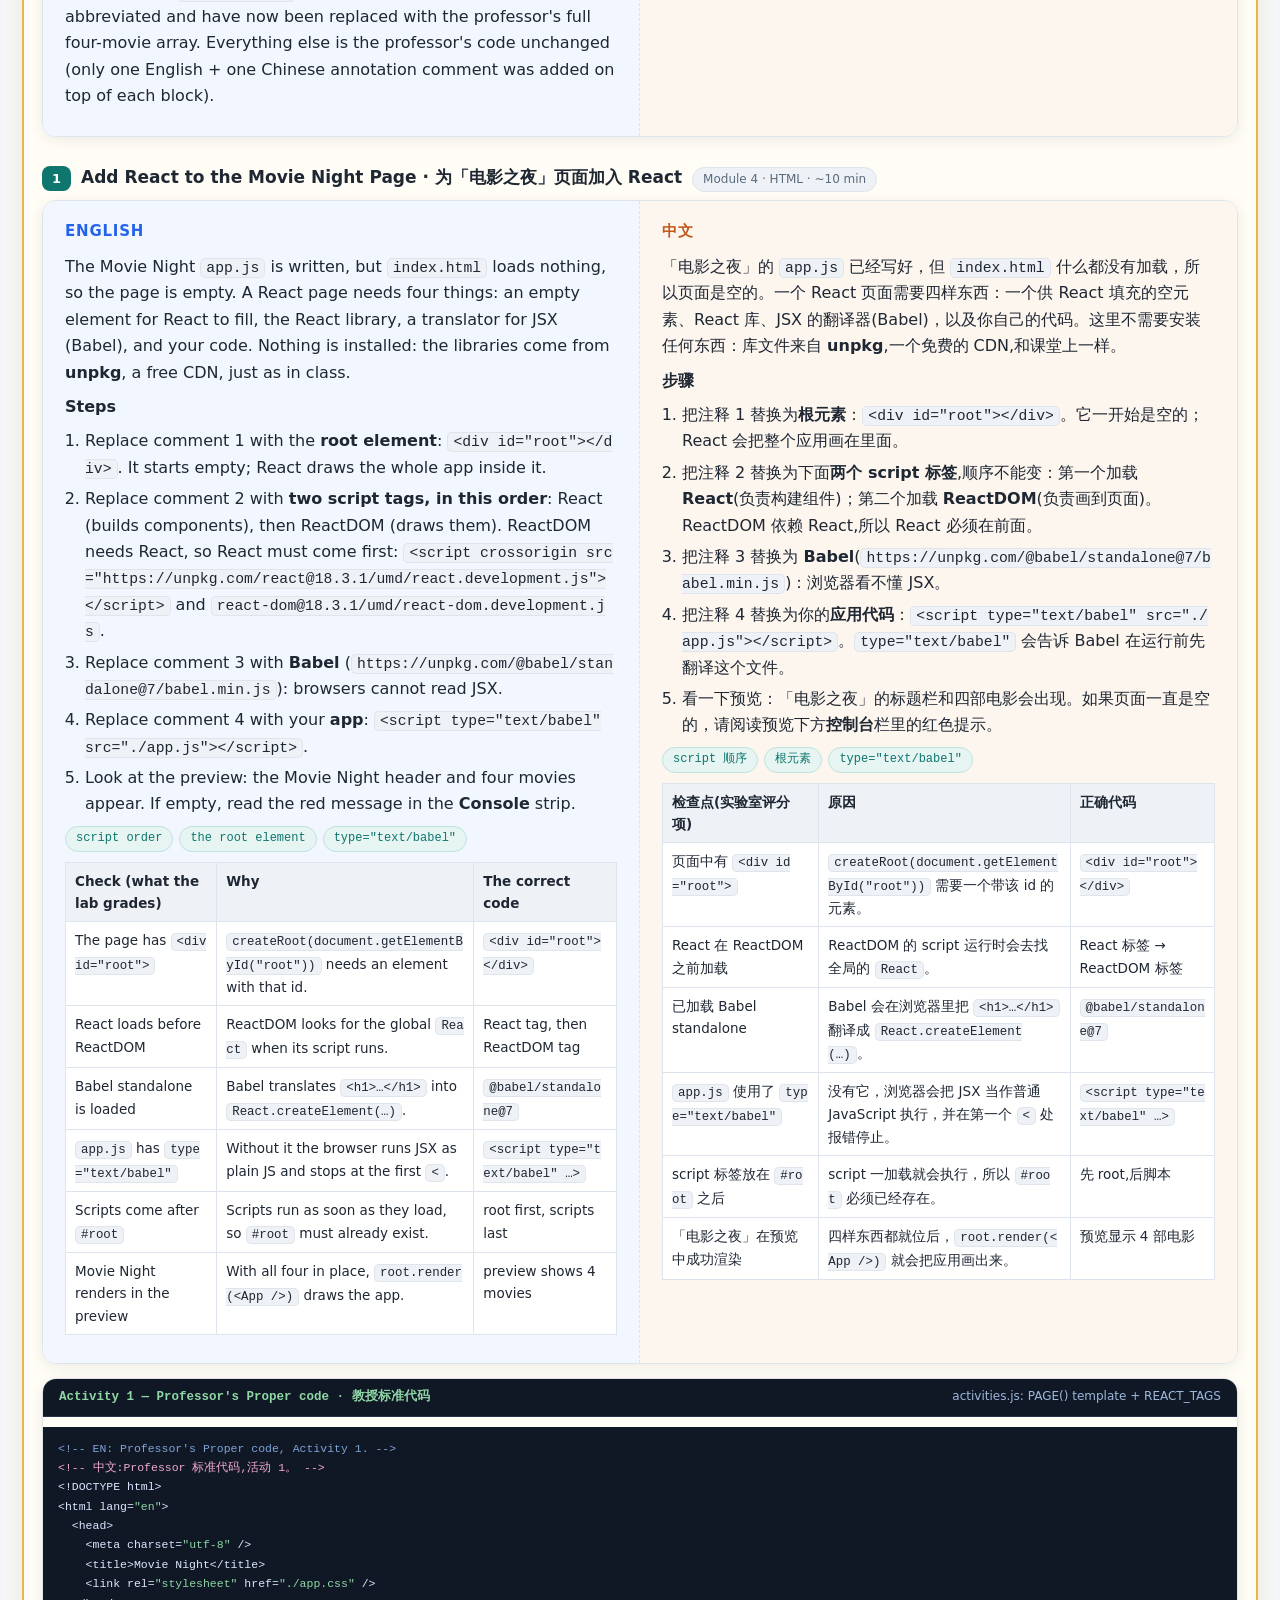
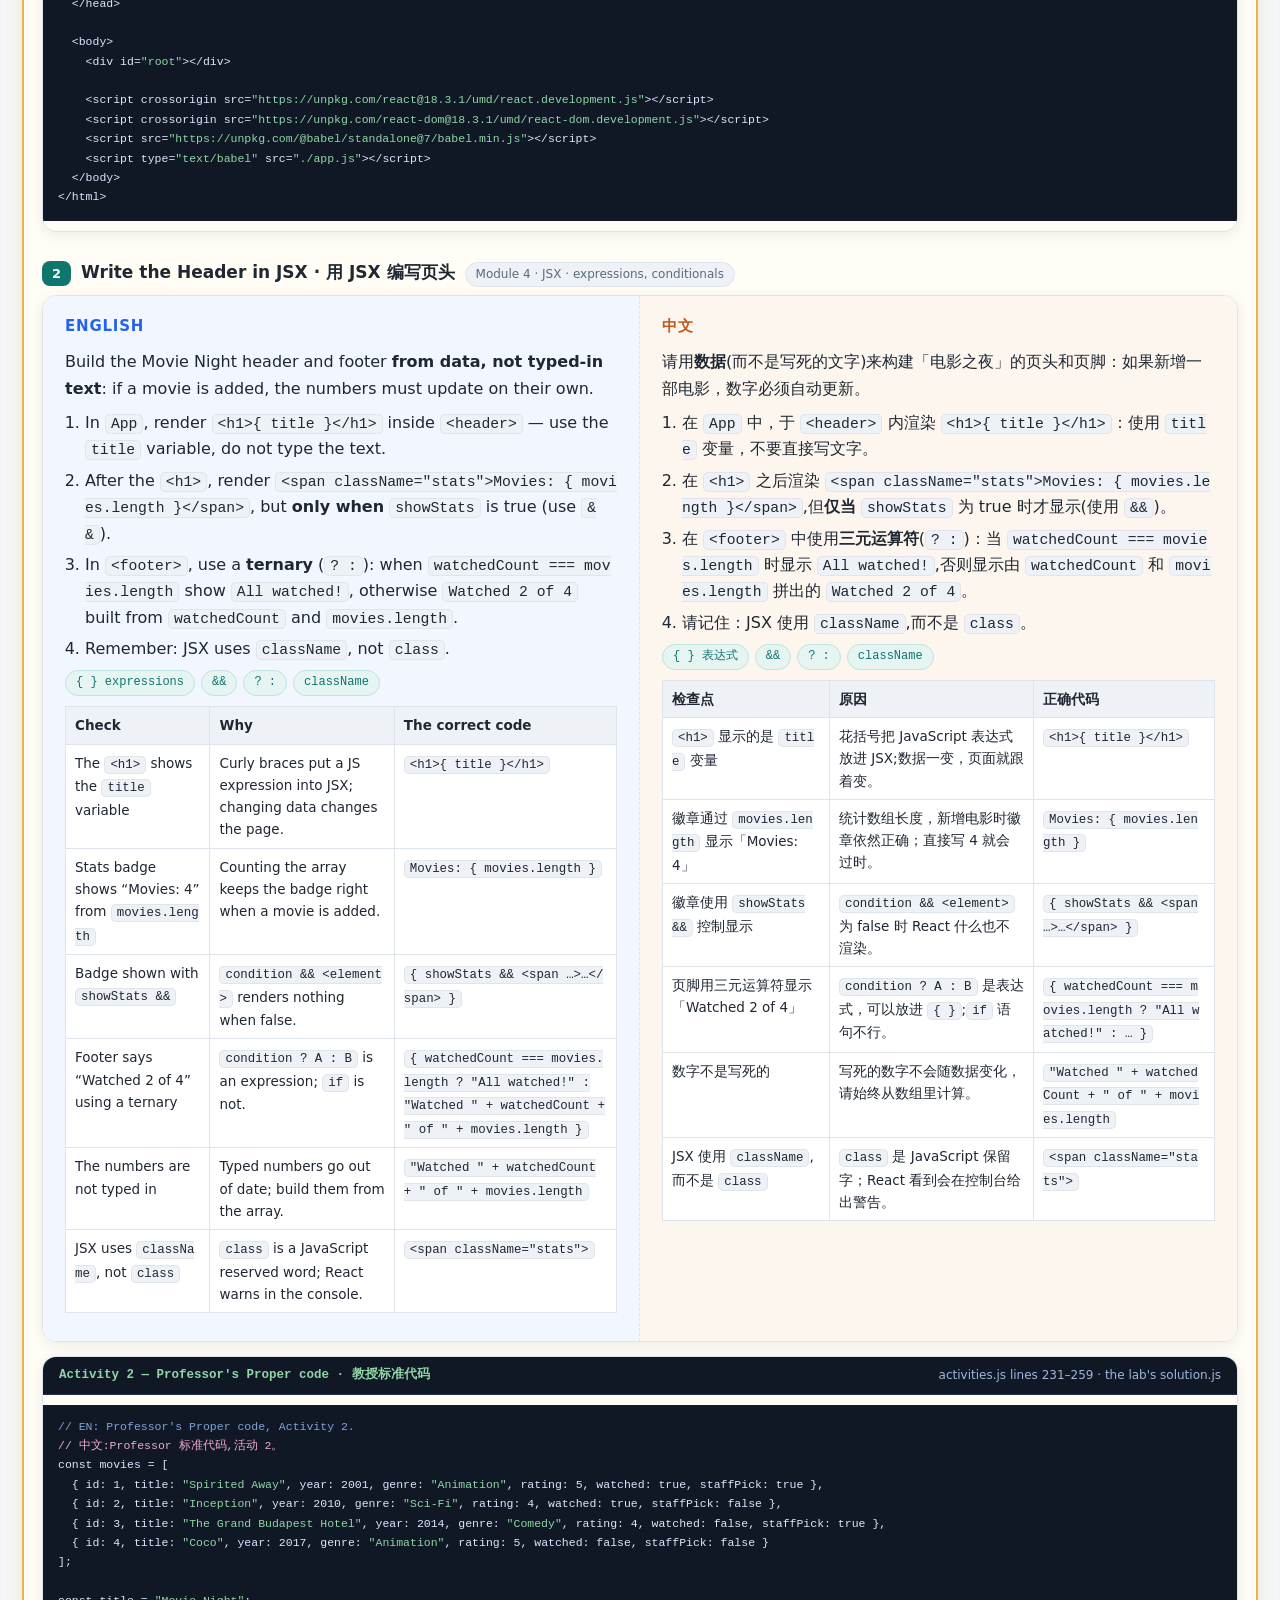
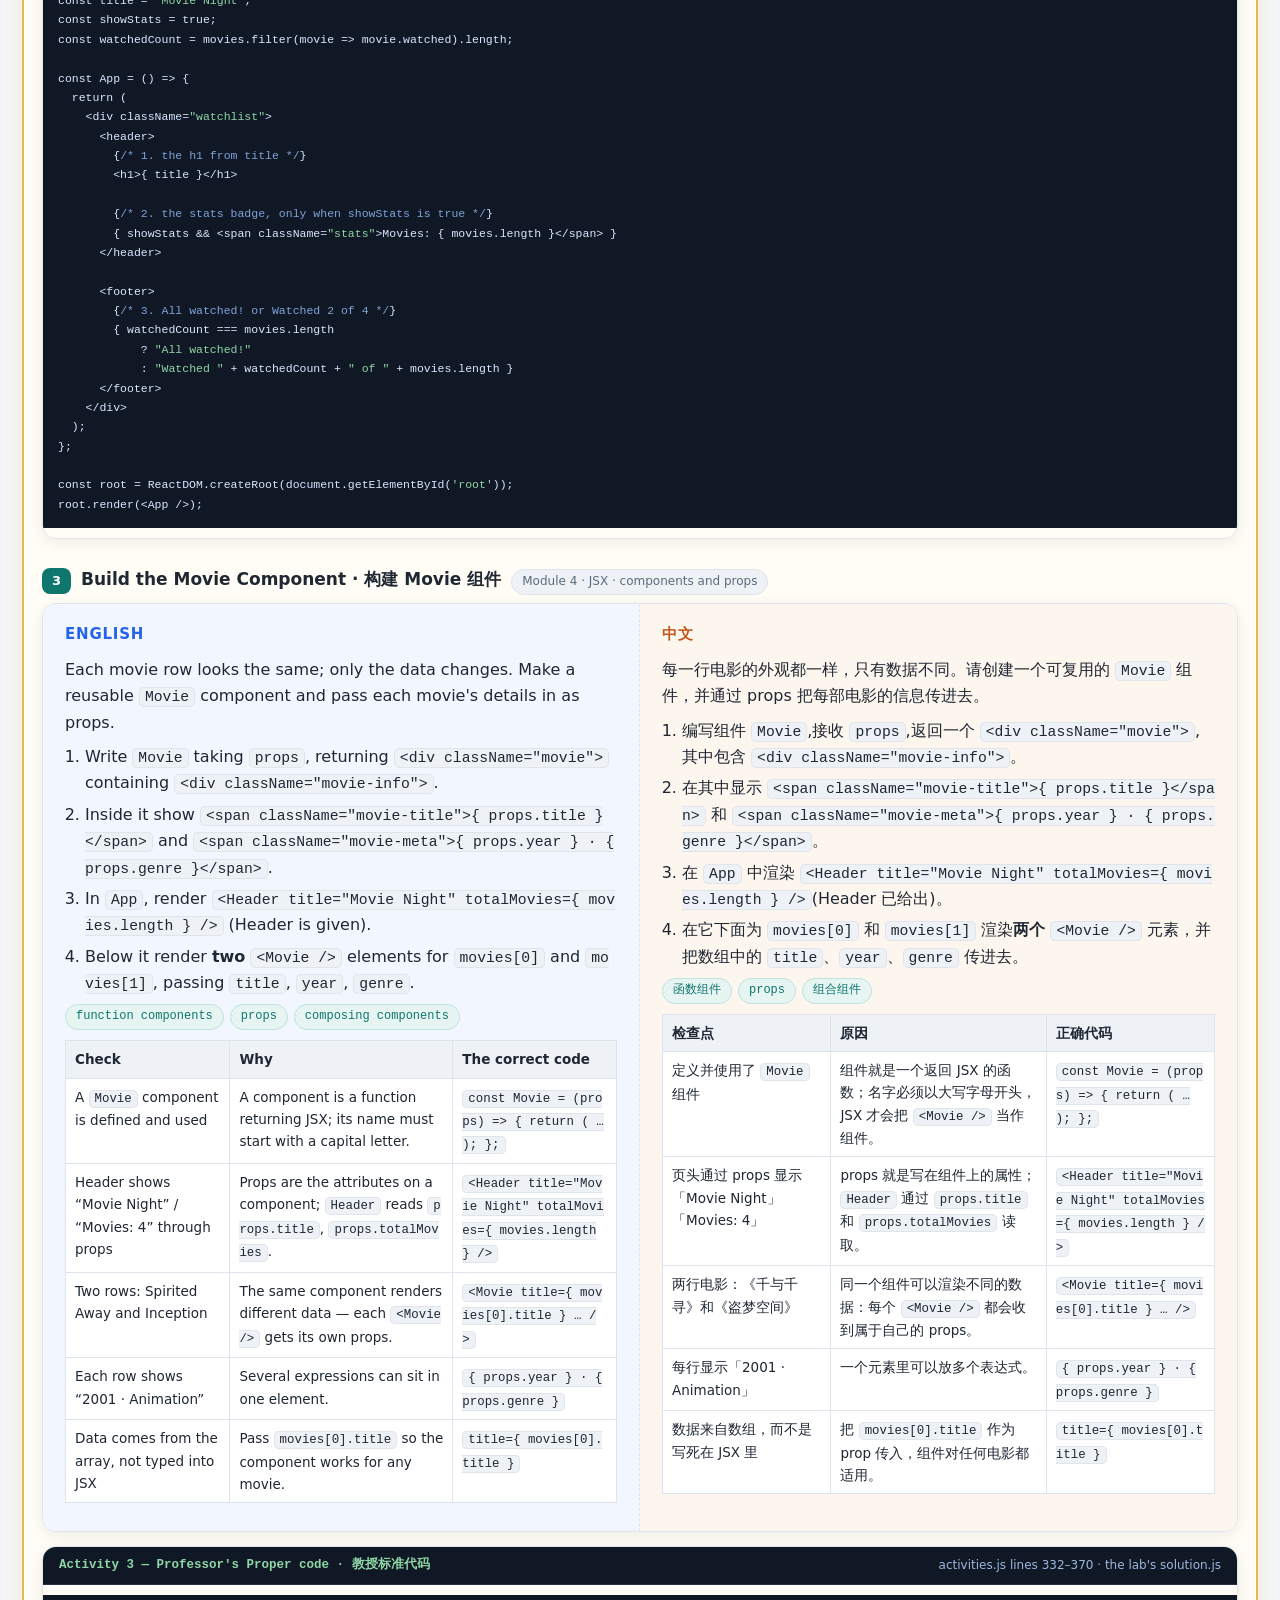
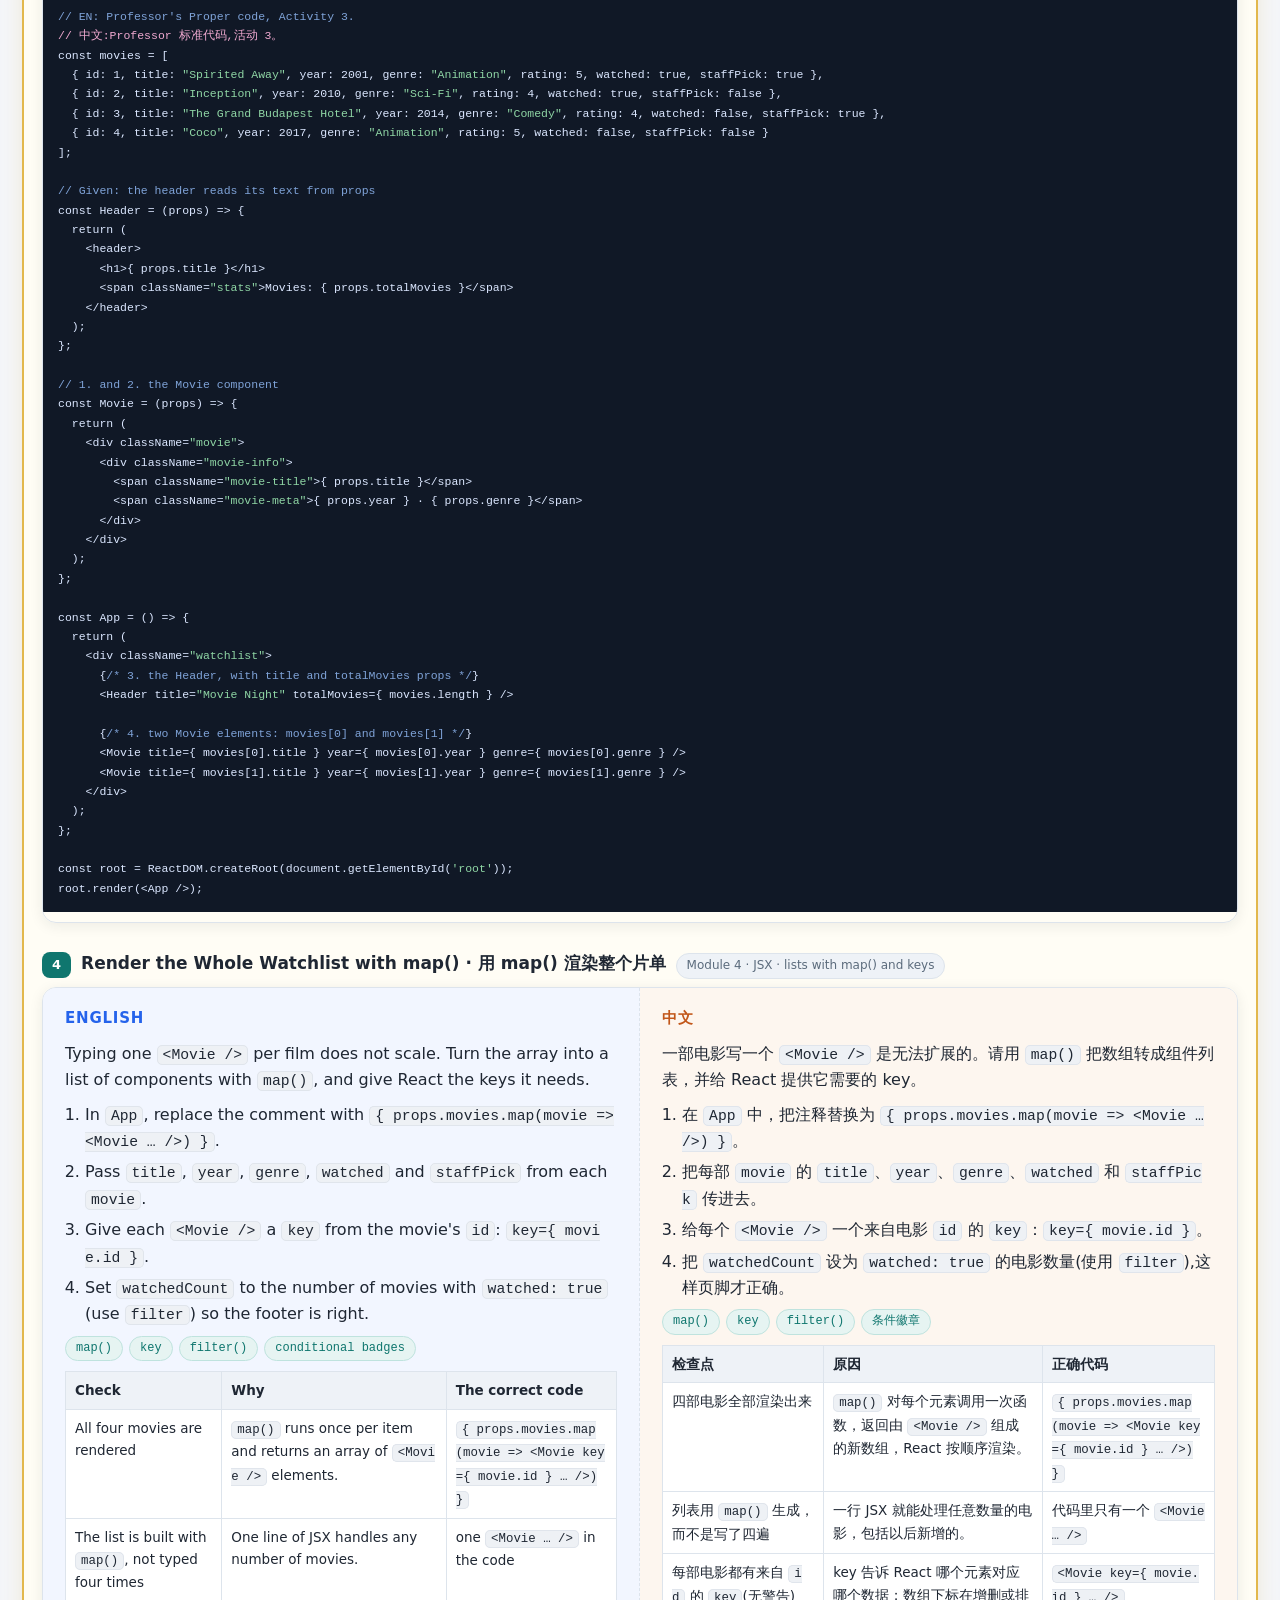
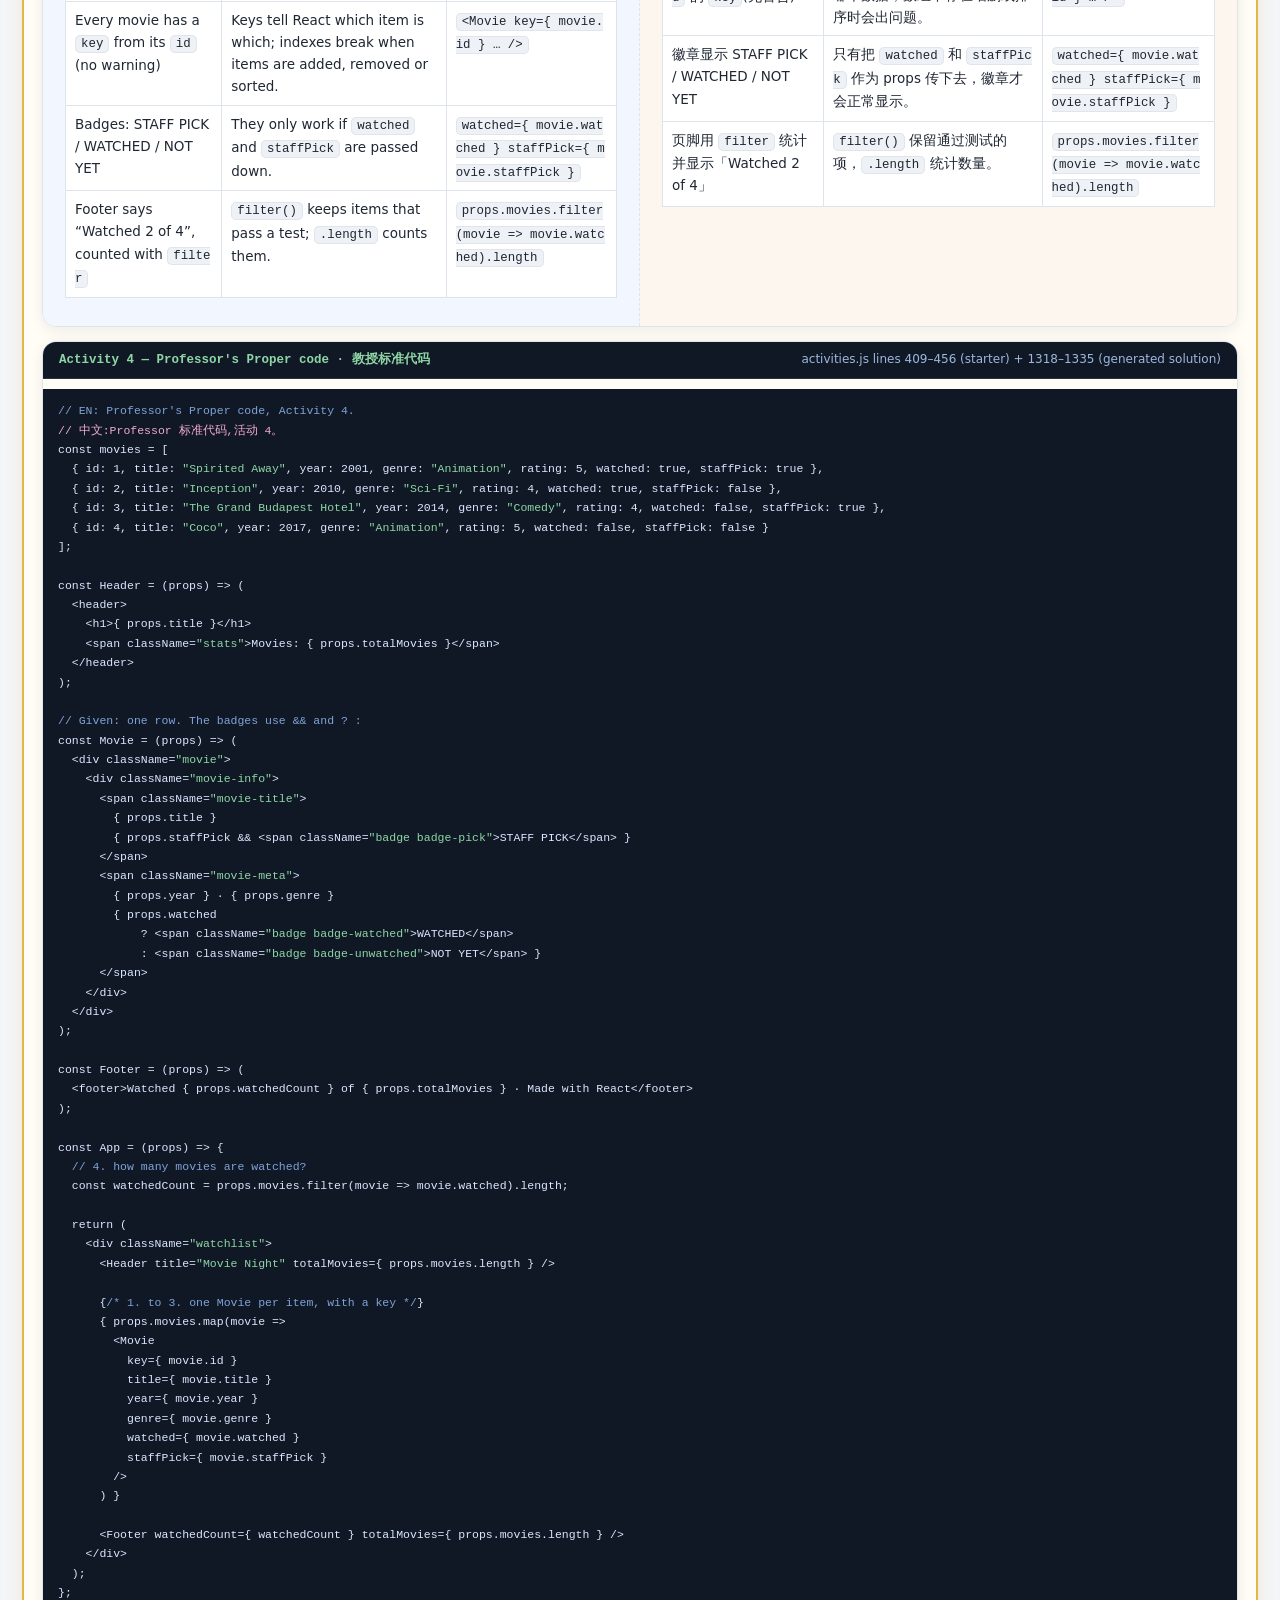
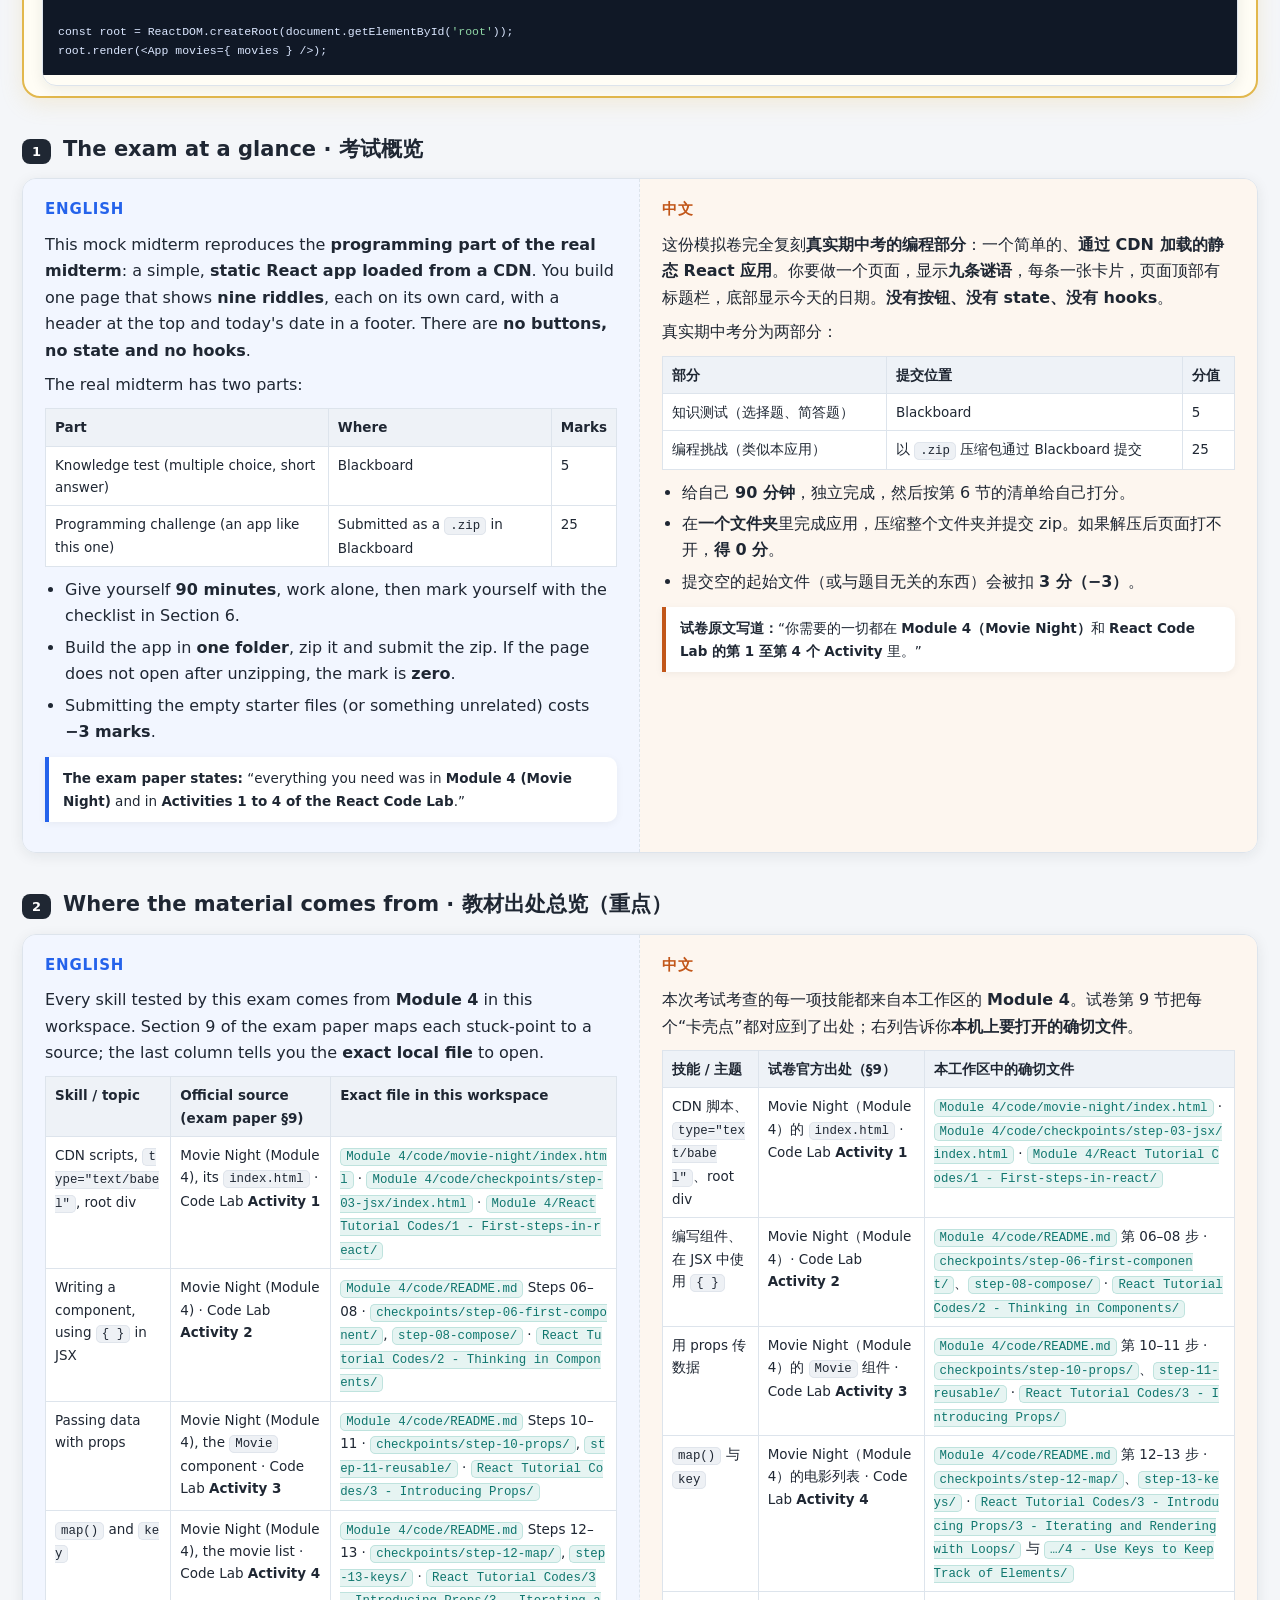
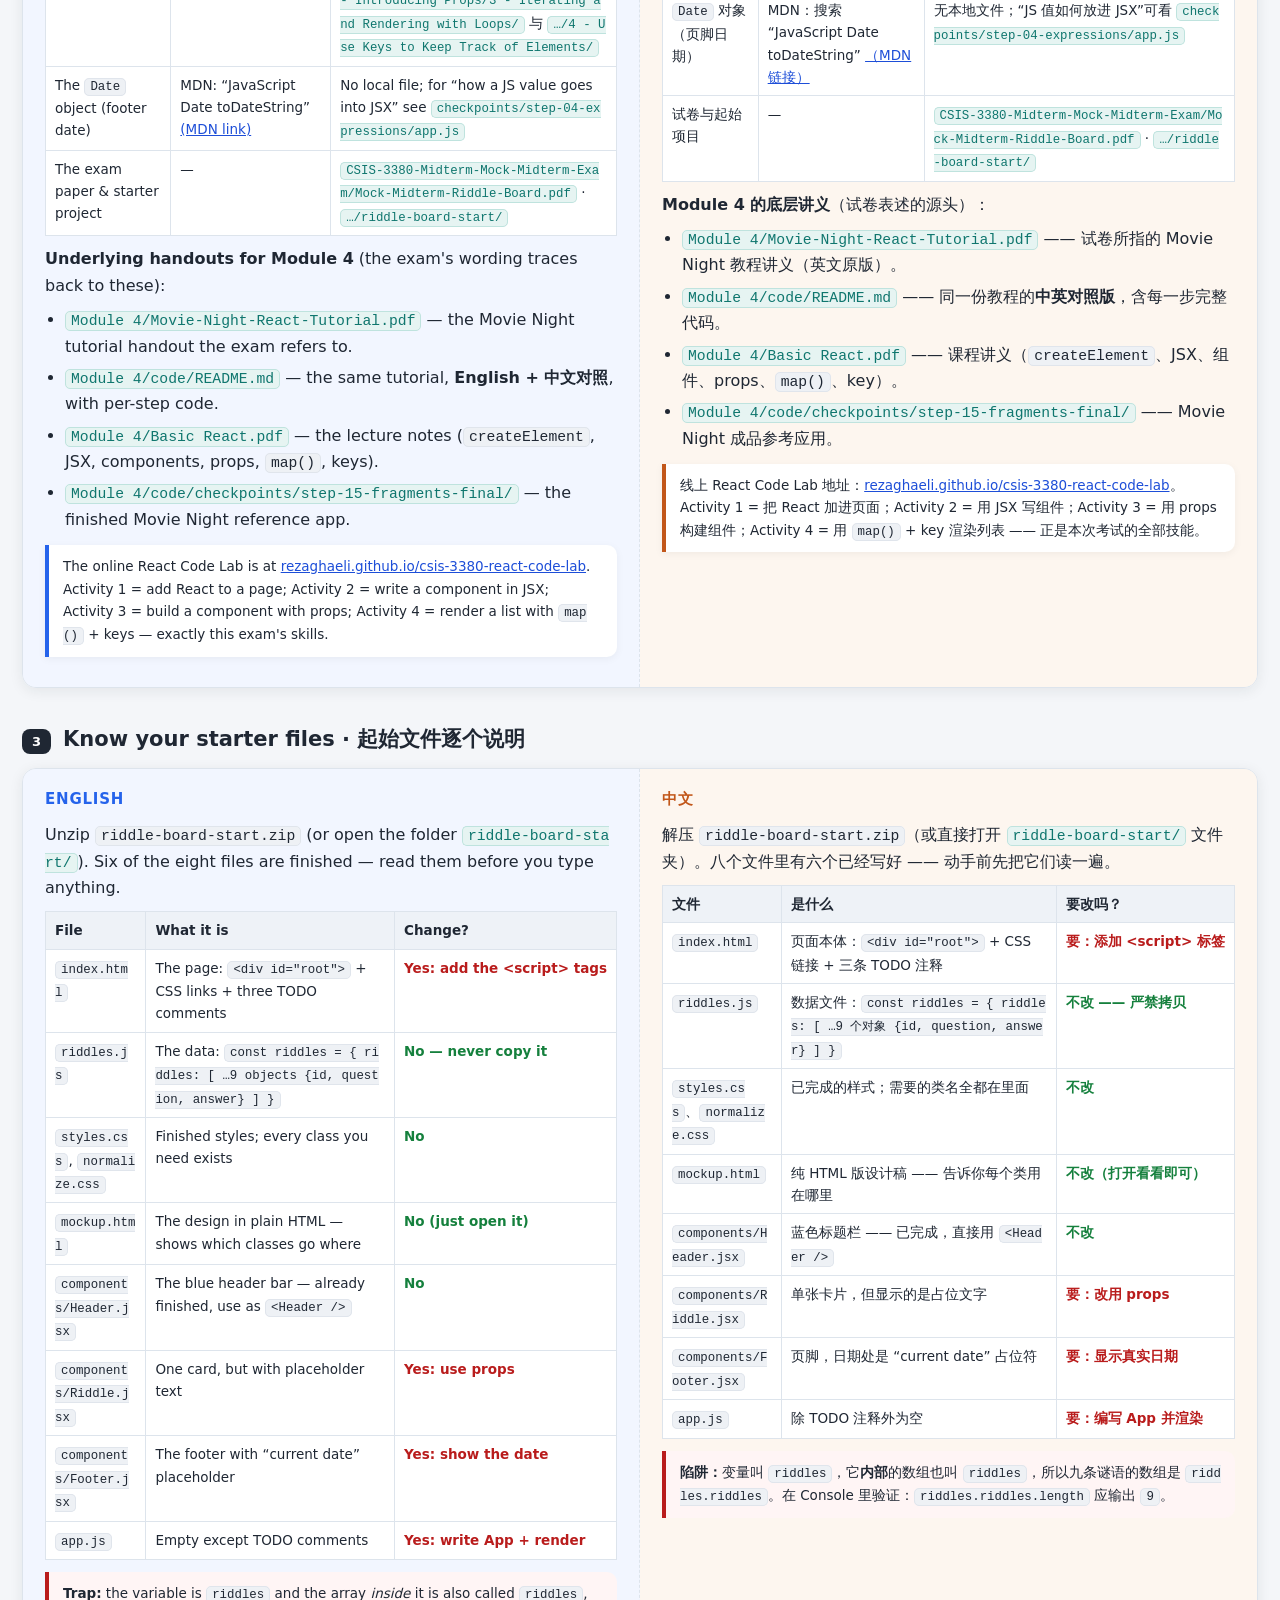
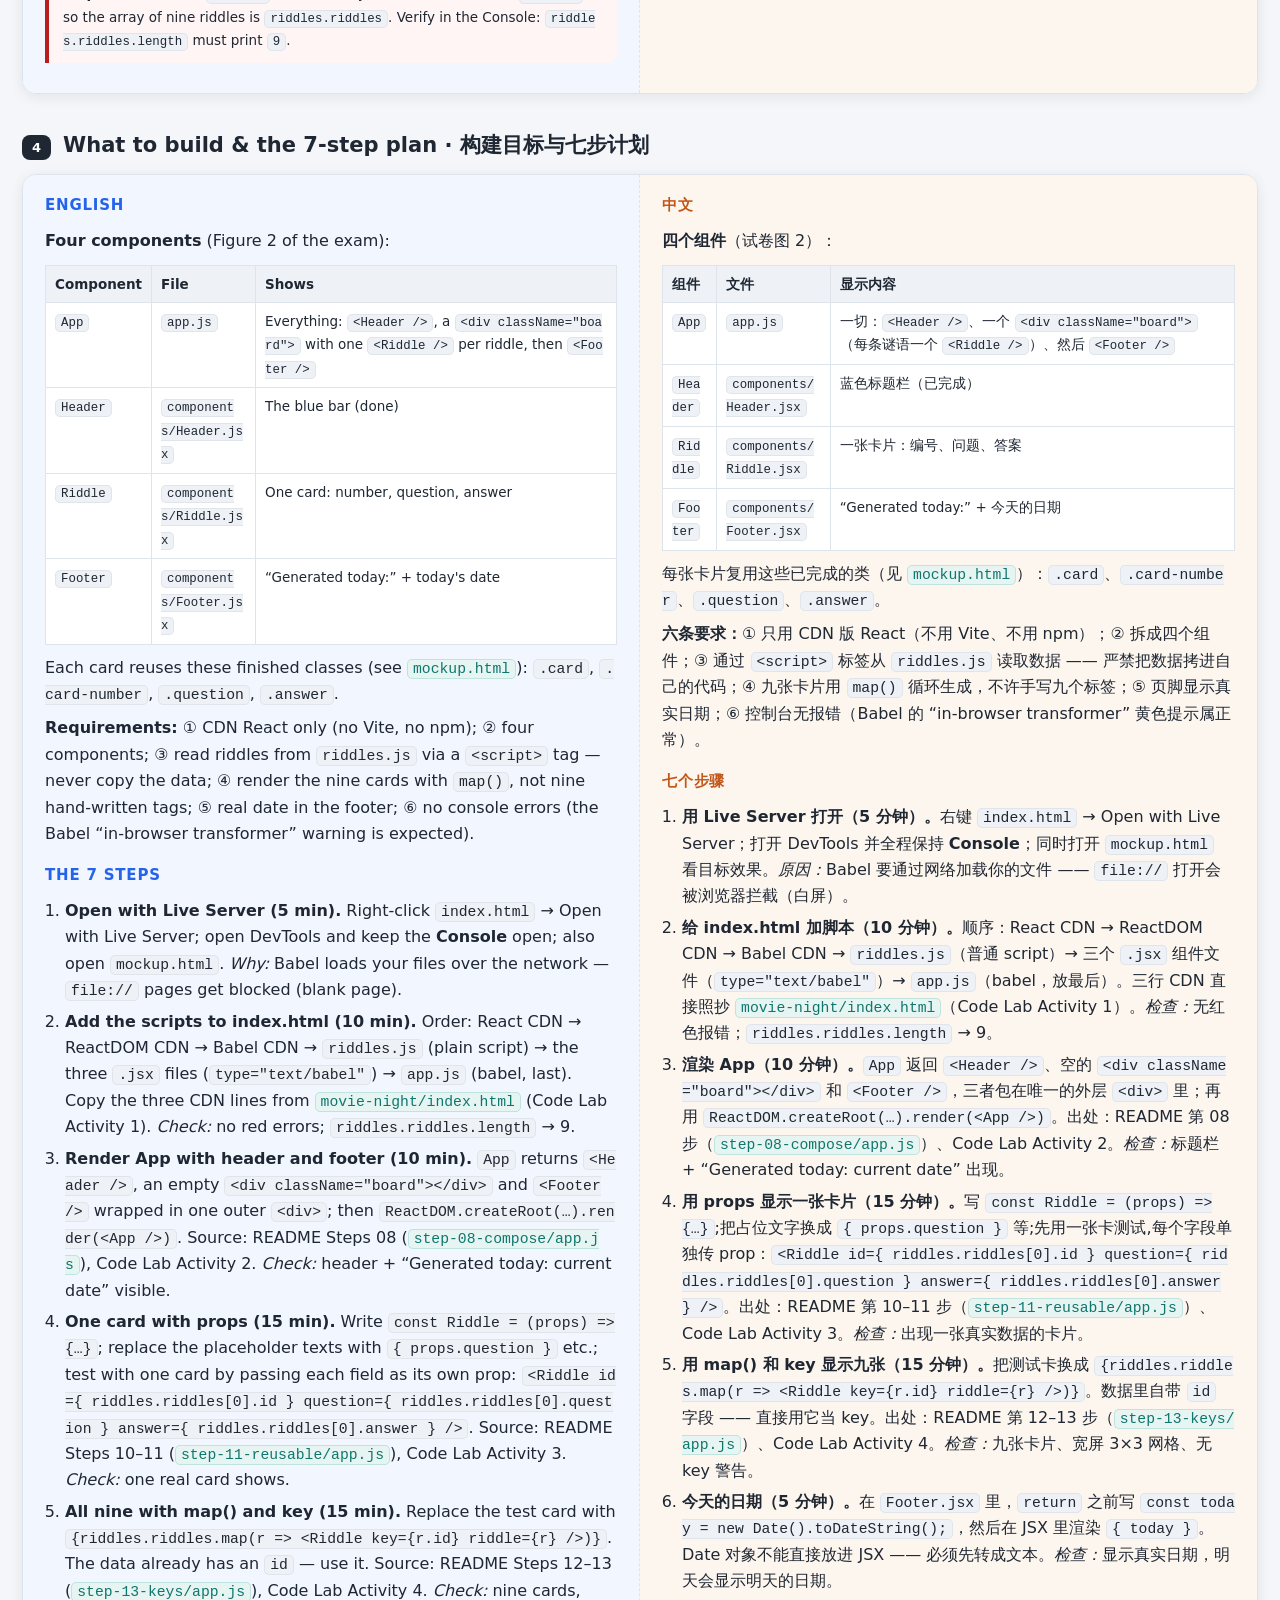
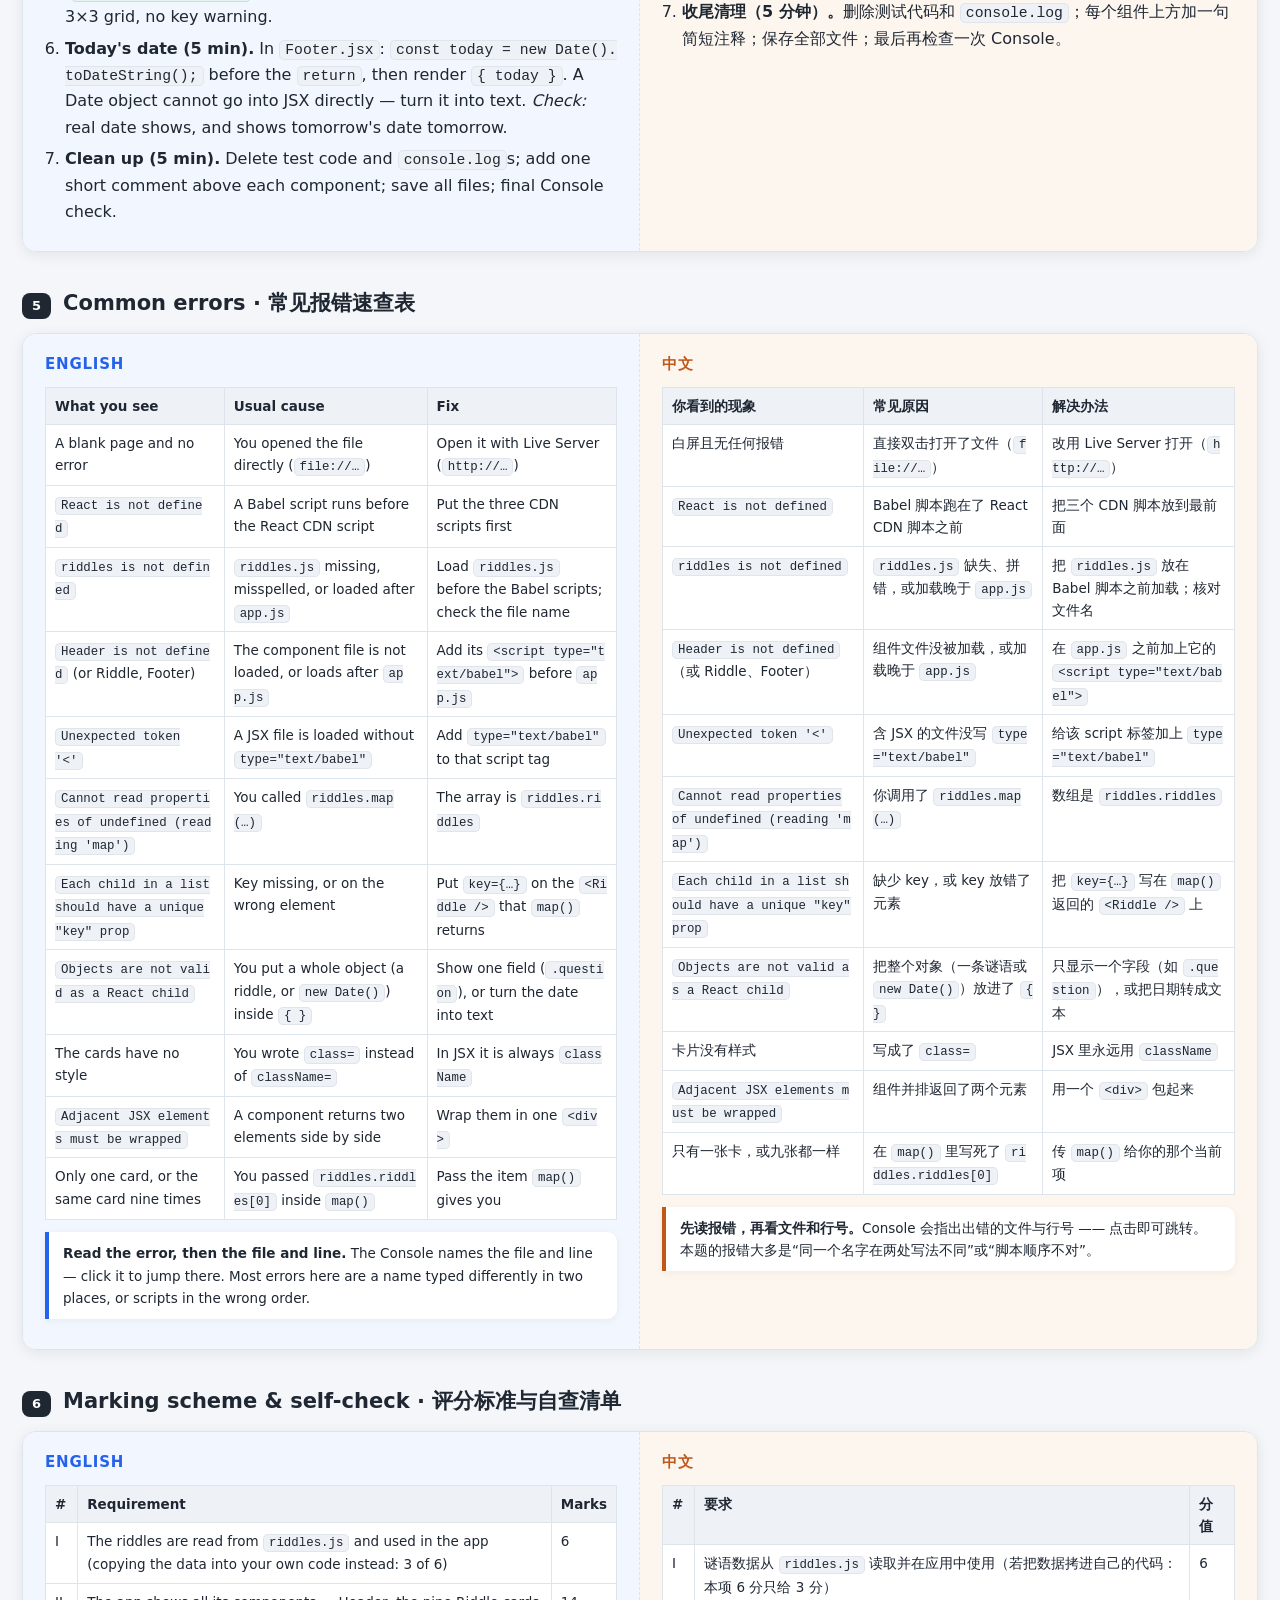
==== commit 483bac59: "Add Challenge Board predicted hard mock: finished project, bilingual tutorial, guide section; includ" ====
--- a/index.html
+++ b/index.html
@@ -103,6 +103,9 @@
   .fab.third{background:linear-gradient(135deg,#7c2d12,#c2571a);box-shadow:0 10px 26px rgba(124,45,18,.4)}
   .fab.third:hover{box-shadow:0 14px 30px rgba(124,45,18,.5)}
   .fab.third .dot{background:#ffd8a8}
+  .fab.challenge{background:linear-gradient(135deg,#134e4a,#0f766e);box-shadow:0 10px 26px rgba(19,78,74,.4)}
+  .fab.challenge:hover{box-shadow:0 14px 30px rgba(19,78,74,.5)}
+  .fab.challenge .dot{background:#8fd6a5}
   @keyframes pulse{0%,100%{box-shadow:0 0 0 4px rgba(255,209,102,.25)}50%{box-shadow:0 0 0 8px rgba(255,209,102,.08)}}
   @media print{.fabs{display:none}}
 
@@ -144,6 +147,7 @@
     <a href="#s9">9 Note 笔记</a>
     <a href="#s10">10 Quiz Board 模拟考 2</a>
     <a href="#s11">11 Fact Board 模拟考 3</a>
+    <a href="#s12">12 Challenge Board 挑战题</a>
   </nav>
 </header>
 
@@ -1218,10 +1222,67 @@
 
 <span class="c">// EN: Variations 2, 4, 5 — map() all 12 items, pass four props, badge with &amp;&amp;.</span>
 <span class="z">// 中文:变体 2、4、5 —— map() 生成 12 张卡、传四个 prop、用 &amp;&amp; 显示徽章。</span>
-{facts.items.map((item) =&gt; (
-  &lt;Fact key={item.id} id={item.id} question={item.question}
-        answer={item.answer} starred={item.starred} /&gt;
-))}</code></pre>
+{ facts.items.map(item =&gt;
+  &lt;Fact
+    key={ item.id }
+    id={ item.id }
+    question={ item.question }
+    answer={ item.answer }
+    starred={ item.starred }
+  /&gt;
+) }</code></pre>
+  </div>
+</section>
+
+<!-- ============ SECTION 12 ============ -->
+<section id="s12">
+  <div class="sec-head"><span class="no">12</span><h2>Challenge Board · 第四套：综合挑战题(成品项目)</h2></div>
+  <div class="duo">
+    <div class="cell en">
+      <h3>English</h3>
+      <p>What is the hardest mock the professor could still set <b>inside Module 4</b>? The three earlier projects all read a global nested array. The Professor's <b>Activity 4 Proper code</b> goes one step further — so this project does too.</p>
+      <table>
+        <tr><th>Guessed challenge</th><th>Evidence</th></tr>
+        <tr><td>Data enters via <code>root.render(&lt;App tasks={ tasks } /&gt;)</code>; App uses only <code>props.tasks</code></td><td>Professor's Activity 4: <code>root.render(&lt;App movies={ movies } /&gt;)</code></td></tr>
+        <tr><td>Top-level array file, not <code>{riddles:[…]}</code></td><td>All four Proper codes: <code>const movies = [ … ]</code></td></tr>
+        <tr><td><code>filter().length</code> before the <code>return</code>; counts reused in Header and Footer</td><td>Activity 4's <code>watchedCount</code> + <code>&lt;Footer watchedCount={ … } /&gt;</code></td></tr>
+        <tr><td><code>&amp;&amp;</code> badge + <code>? :</code> two-version badge in one card</td><td>Activity 4's Movie badges; Activity 2's conditionals</td></tr>
+        <tr><td>Footer: counts from props + today's real date</td><td>Exam Step 6 hint + Activity 4's Footer</td></tr>
+        <tr><td>Professor style: arrow components, spaced <code>{ }</code>, <code>key={ … }</code>, one prop per field</td><td>The four Proper codes</td></tr>
+      </table>
+      <p><b>Three ways in:</b> <a class="src" href="Challenge-Board-Tutorial.html">Challenge-Board-Tutorial.html</a>(full teaching page: guesses, upgrade table, all six code files, self-check) · <a class="src" href="challenge-board/index.html">challenge-board/index.html</a>(<b>finished, runnable app</b>) · <a class="src" href="challenge-board/tasks.js">challenge-board/tasks.js</a>(the data).</p>
+      <div class="note">Every JS/JSX file carries <code>// EN:</code> task questions and their <code>// 中文:</code> translations; <code>index.html</code> uses the equivalent <code>&lt;!-- EN: --&gt;</code> / <code>&lt;!-- 中文: --&gt;</code> form because HTML has no <code>//</code> comments. Every code-completion point is commented in both languages. The tutorial page injects the six files verbatim, so the two can never drift apart. <b>Verified in a real browser:</b> 9 cards, 3 DONE / 4 HIGH / 5 NORMAL badges, “9 tasks · 3 done”, “3 of 9 done · Generated today: …”, zero JavaScript errors.</div>
+    </div>
+    <div class="cell zh">
+      <h3>中文</h3>
+      <p>在 <b>Module 4 范围内</b>,教授还能出的最难模拟题是什么？前三套都从全局嵌套数组读数据,而 <b>Professor 活动 4 的 Proper code</b> 又往前走了一步 —— 本项目就按这一步设计。</p>
+      <table>
+        <tr><th>猜测的难度</th><th>依据</th></tr>
+        <tr><td>数据通过 <code>root.render(&lt;App tasks={ tasks } /&gt;)</code> 进入;App 只用 <code>props.tasks</code></td><td>Professor 活动 4：<code>root.render(&lt;App movies={ movies } /&gt;)</code></td></tr>
+        <tr><td>数据文件是顶层数组,不再是 <code>{riddles:[…]}</code></td><td>四份 Proper code 都是 <code>const movies = [ … ]</code></td></tr>
+        <tr><td><code>return</code> 前用 <code>filter().length</code> 统计;Header 与 Footer 复用数量</td><td>活动 4 的 <code>watchedCount</code> 与 <code>&lt;Footer watchedCount={ … } /&gt;</code></td></tr>
+        <tr><td>一张卡里同时用 <code>&amp;&amp;</code> 徽章与 <code>? :</code> 两态徽章</td><td>活动 4 的 Movie 徽章;活动 2 的条件表达式</td></tr>
+        <tr><td>Footer：来自 props 的数量 + 今天的真实日期</td><td>试卷第 6 步提示 + 活动 4 的 Footer</td></tr>
+        <tr><td>Professor 风格：箭头函数组件、<code>{ }</code> 留空格、<code>key={ … }</code>、逐字段传 prop</td><td>四份 Proper code</td></tr>
+      </table>
+      <p><b>三个入口：</b><a class="src" href="Challenge-Board-Tutorial.html">Challenge-Board-Tutorial.html</a>(完整教材页:猜题依据、升级对照、六个代码文件、自查清单) · <a class="src" href="challenge-board/index.html">challenge-board/index.html</a>(<b>已完成、可直接运行的成品</b>) · <a class="src" href="challenge-board/tasks.js">challenge-board/tasks.js</a>(数据文件)。</p>
+      <div class="note zh-note">每个 JS/JSX 文件都带 <code>// EN:</code> 英文题目与 <code>// 中文:</code> 中文翻译;<code>index.html</code> 则用等价的 <code>&lt;!-- EN: --&gt;</code> / <code>&lt;!-- 中文: --&gt;</code>(HTML 不支持 <code>//</code> 注释)。每个代码补全点也都用双语注释。教材页的六个代码块由成品文件逐字注入,永远不会不一致。<b>真实浏览器验证：</b>9 张卡片、3 个 DONE / 4 个 HIGH / 5 个 NORMAL 徽章、“9 tasks · 3 done”、“3 of 9 done · Generated today: …”、零 JavaScript 报错。</div>
+    </div>
+  </div>
+  <div class="codecard">
+    <div class="cc-head"><span class="file">The hardest line · 本题最关键的一行</span><span class="src">// EN: + // 中文: 双语题目注释 · Professor Activity 4 写法</span></div>
+    <pre><code><span class="c">// EN: TASK 2 — App receives the data ONLY through props (Professor's Activity 4 style).</span>
+<span class="z">// 中文:任务 2 —— App 只通过 props 接收数据(Professor 活动 4 的写法)。</span>
+const App = (props) =&gt; {
+  <span class="c">// EN: ANSWER 2a — count the finished tasks with filter().length BEFORE the return.</span>
+  <span class="z">// 中文:补全点 2a —— 在 return 之前用 filter().length 统计已完成任务数。</span>
+  const doneCount = props.tasks.filter(task =&gt; task.done).length;
+  …
+};
+
+<span class="c">// EN: ANSWER 2d — the data enters the component tree HERE, as one prop.</span>
+<span class="z">// 中文:补全点 2d —— 数据在这里作为 prop 进入组件树。</span>
+root.render(&lt;App tasks={ tasks } /&gt;);</code></pre>
   </div>
 </section>
 
@@ -1232,6 +1293,9 @@
 </footer>
 
 <div class="fabs">
+  <a class="fab challenge" href="Challenge-Board-Tutorial.html" title="Challenge Board: predicted hard mock · 综合挑战题(教材 + 成品)">
+    <span class="dot"></span>Challenge Board 挑战题 · 教材 + 成品 →
+  </a>
   <a class="fab third" href="Fact-Board-Tutorial.html" title="Fact Board mock exam 3: exam variations · 模拟考 3:变体考法">
     <span class="dot"></span>Fact Board 模拟考 3 · 变体考法 →
   </a>
